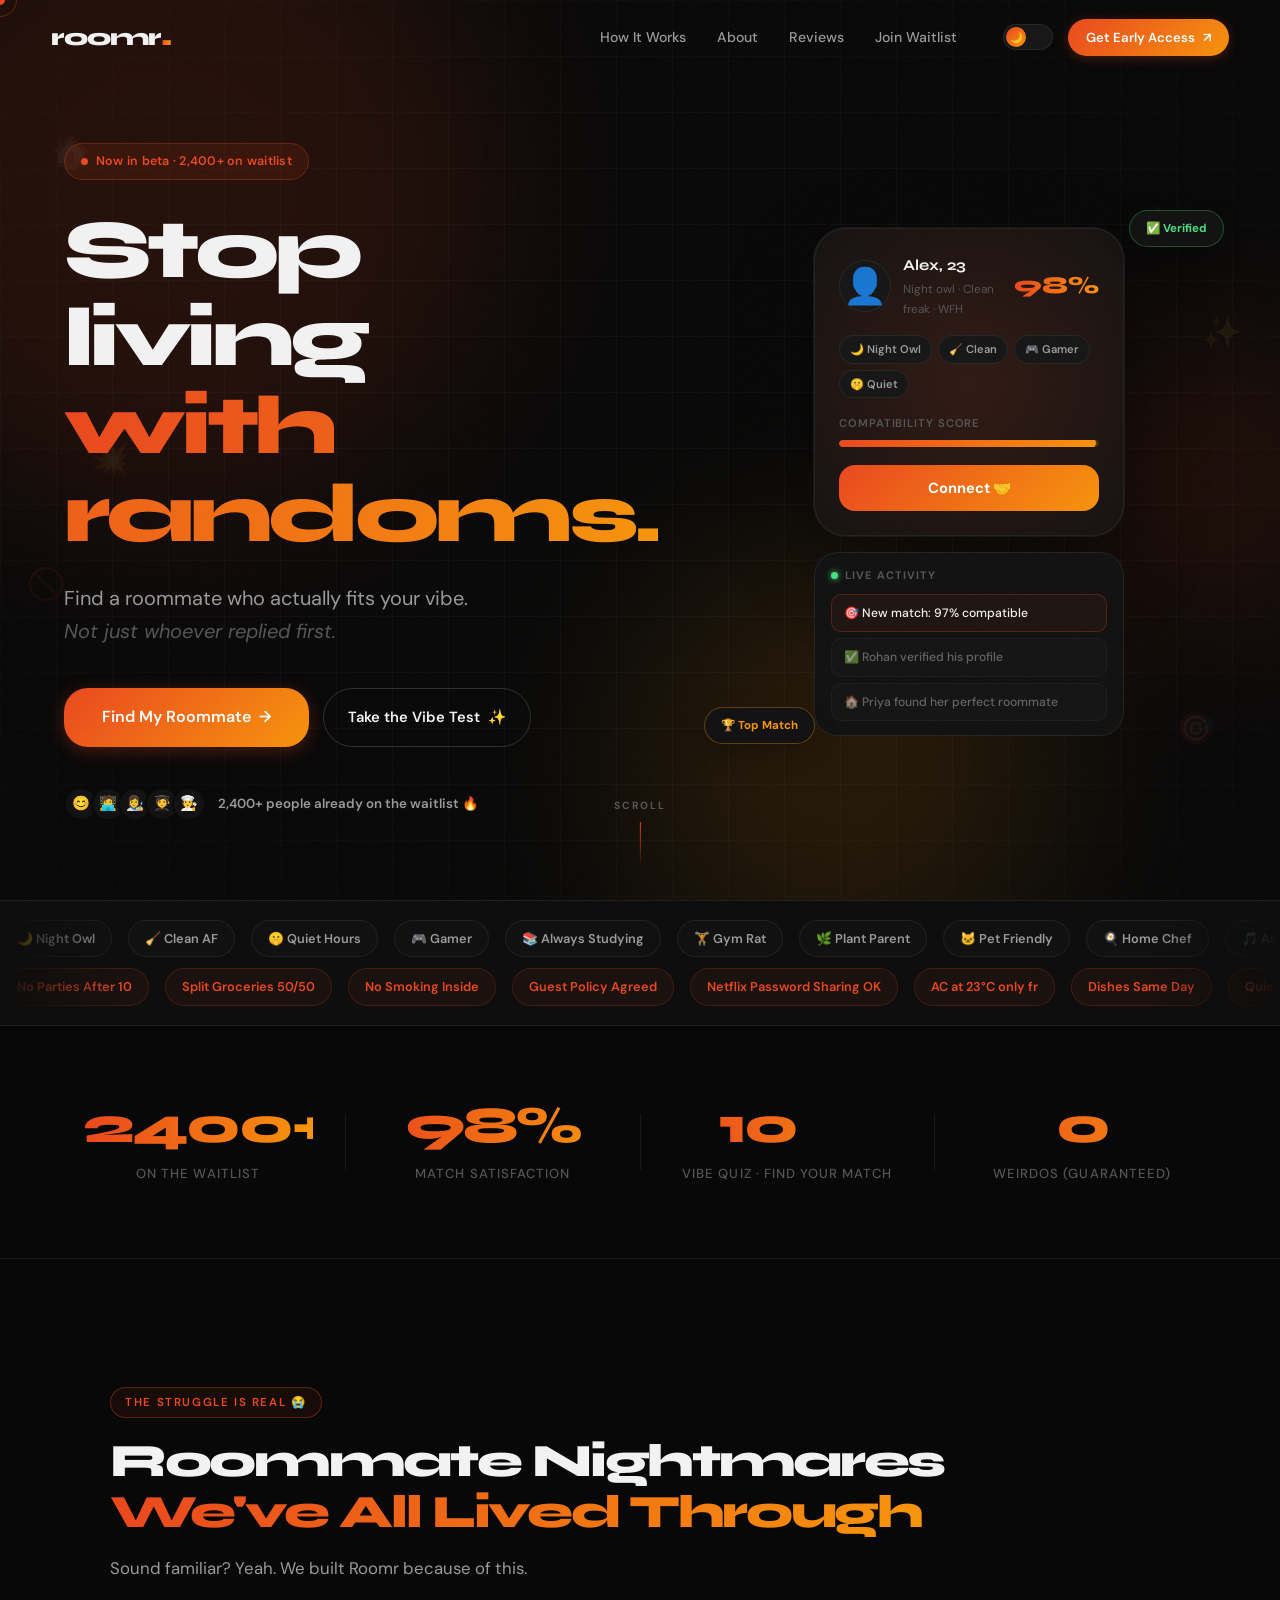
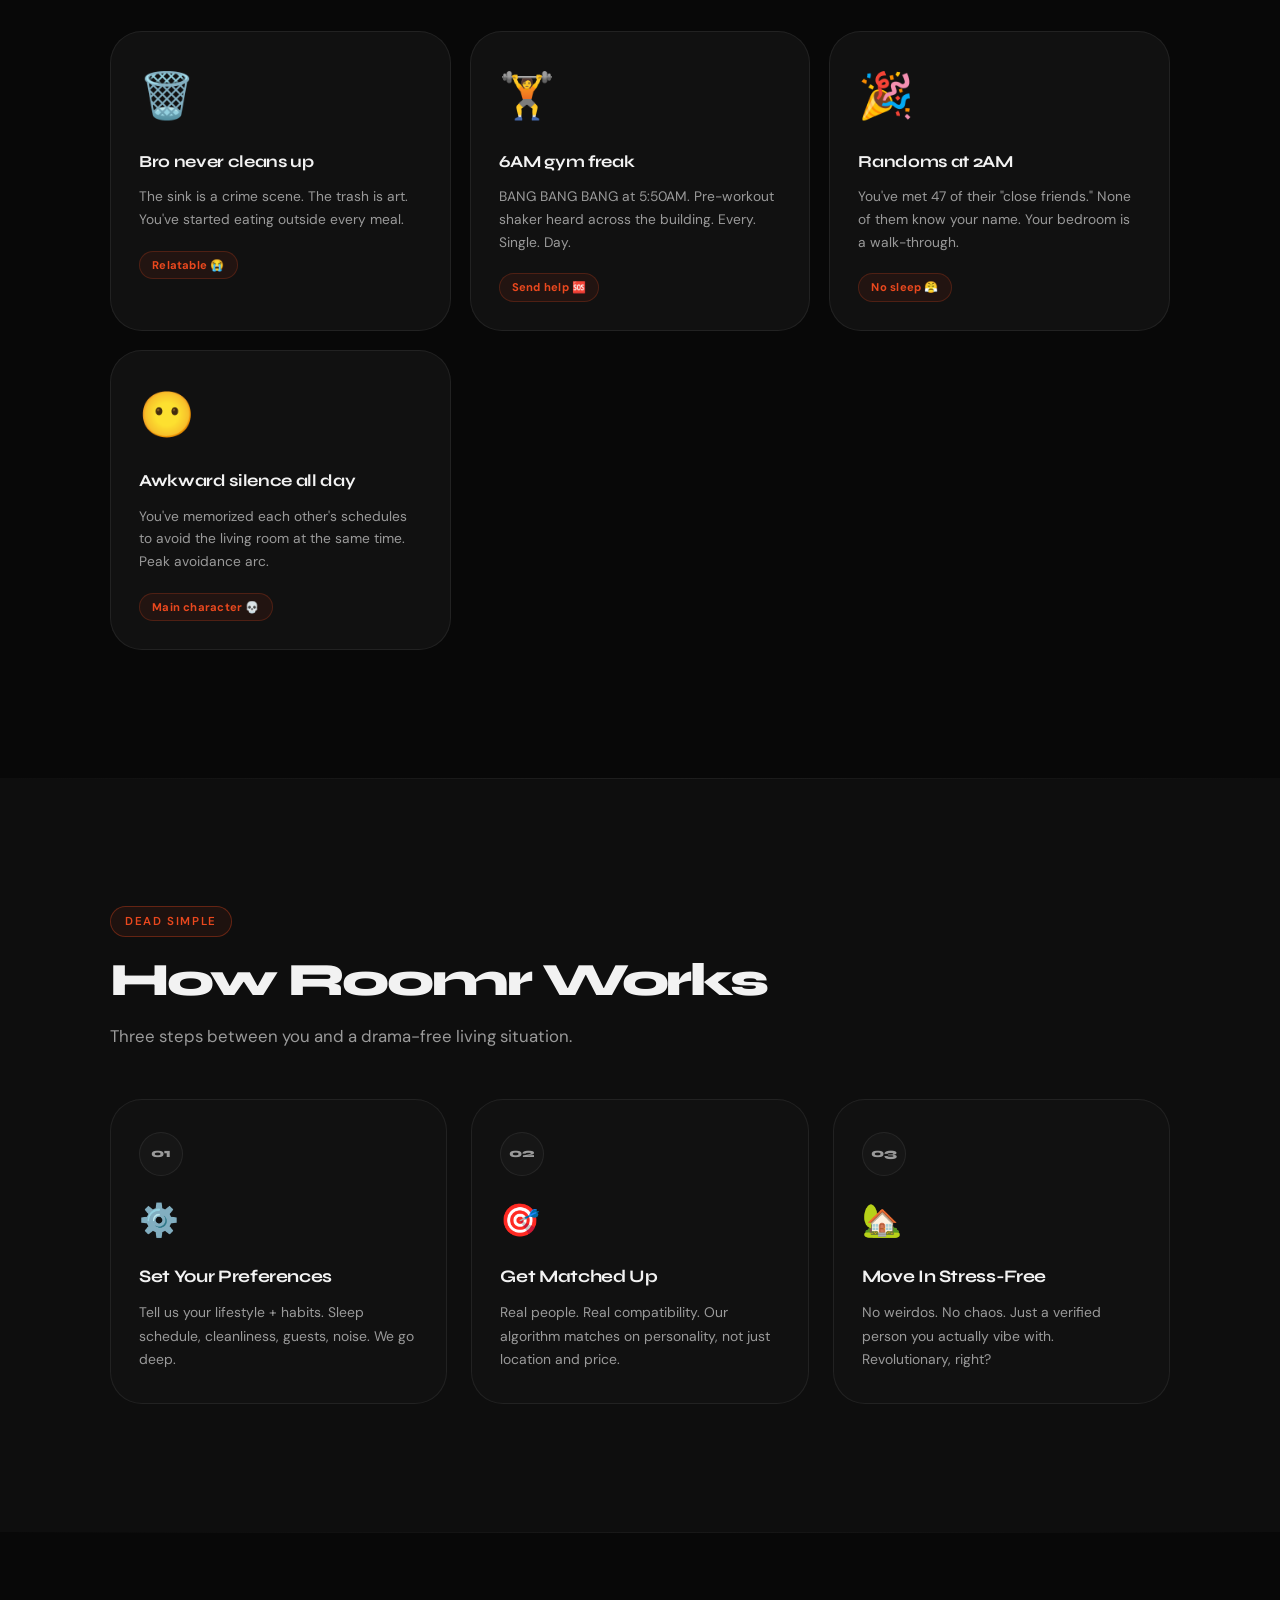
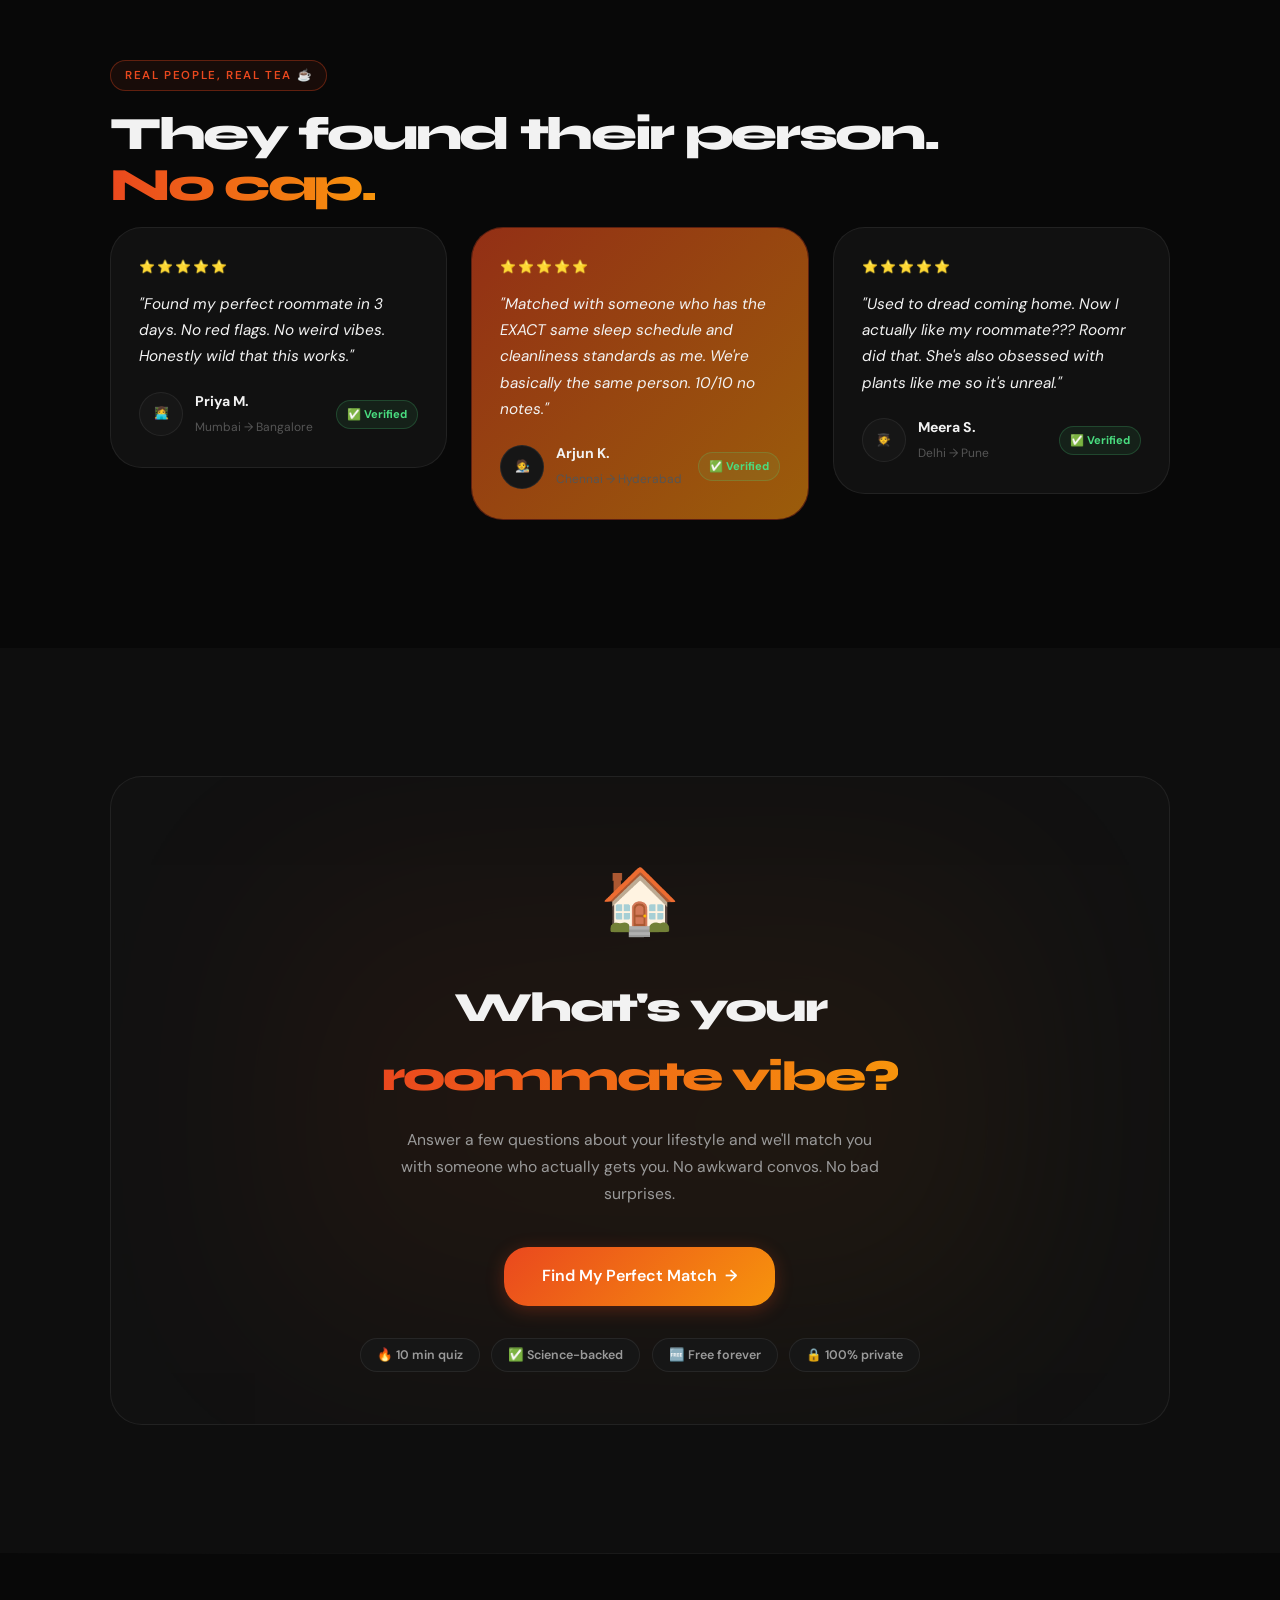
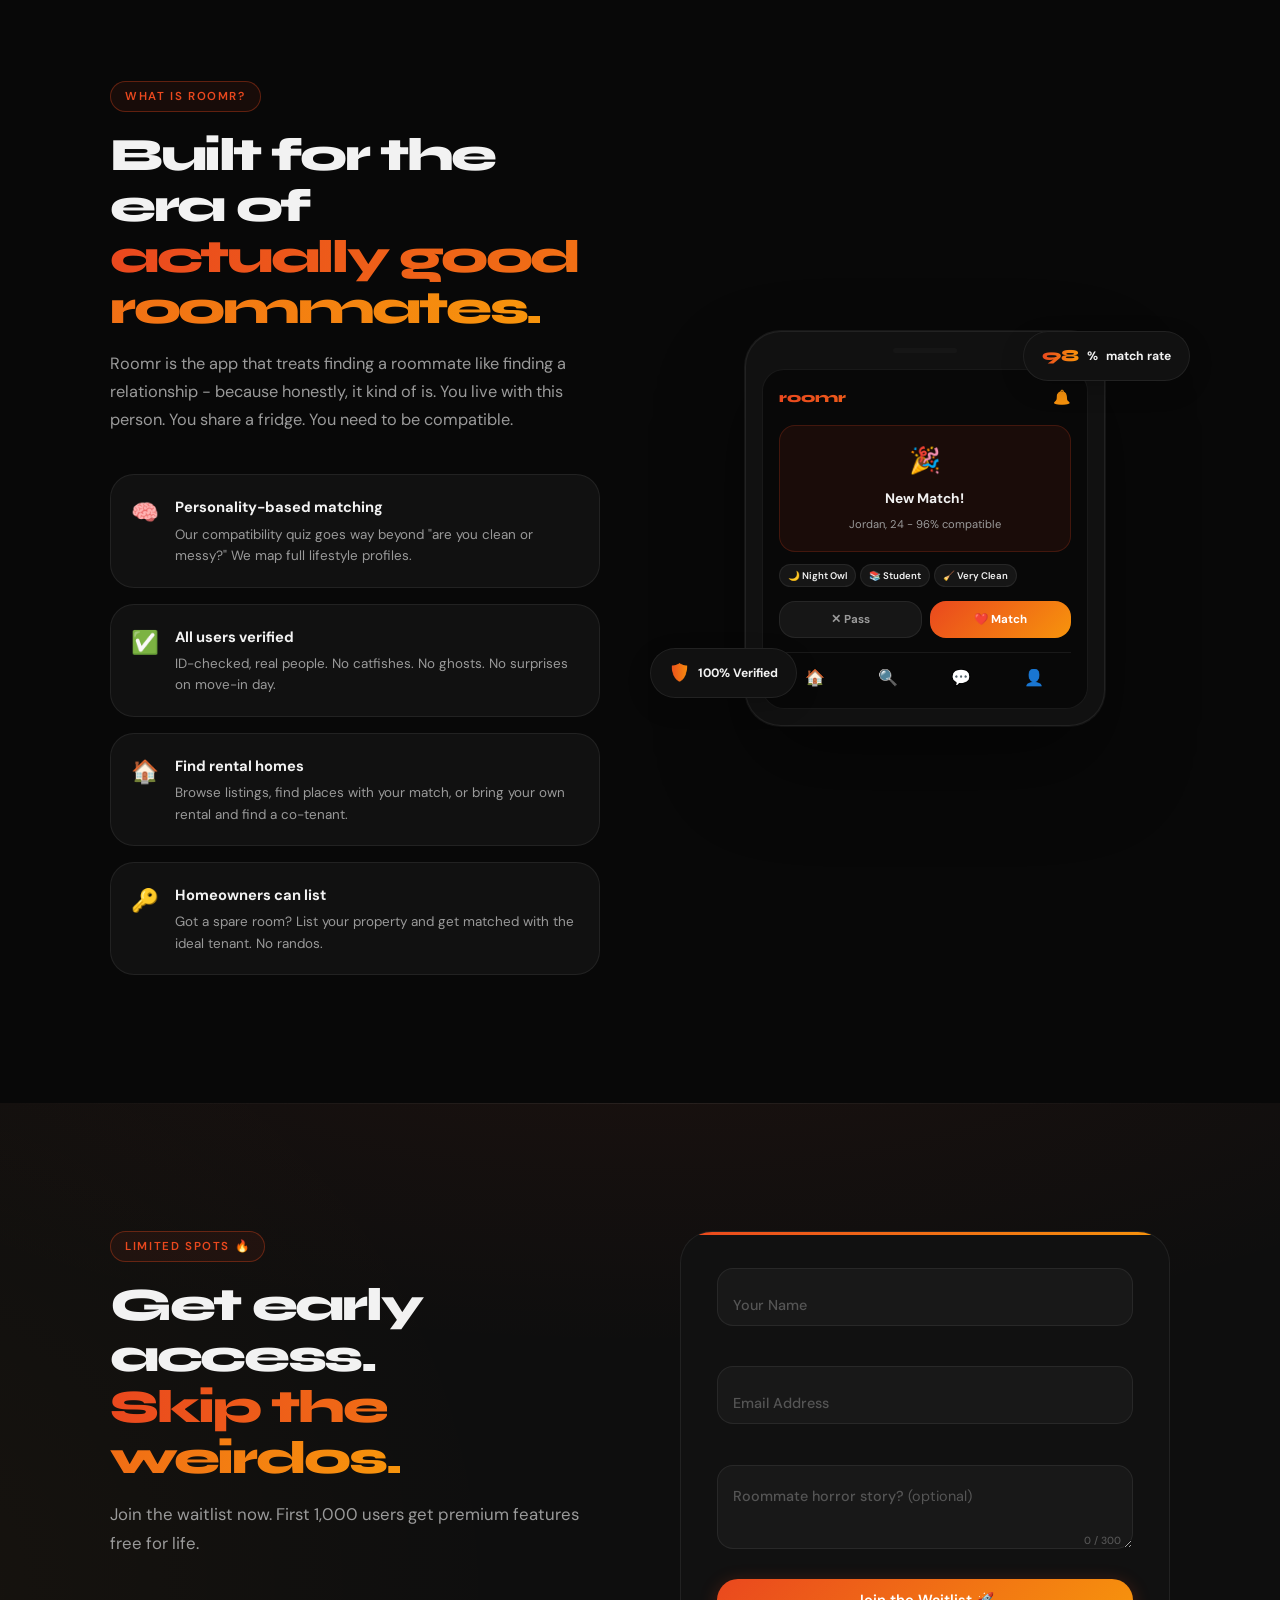
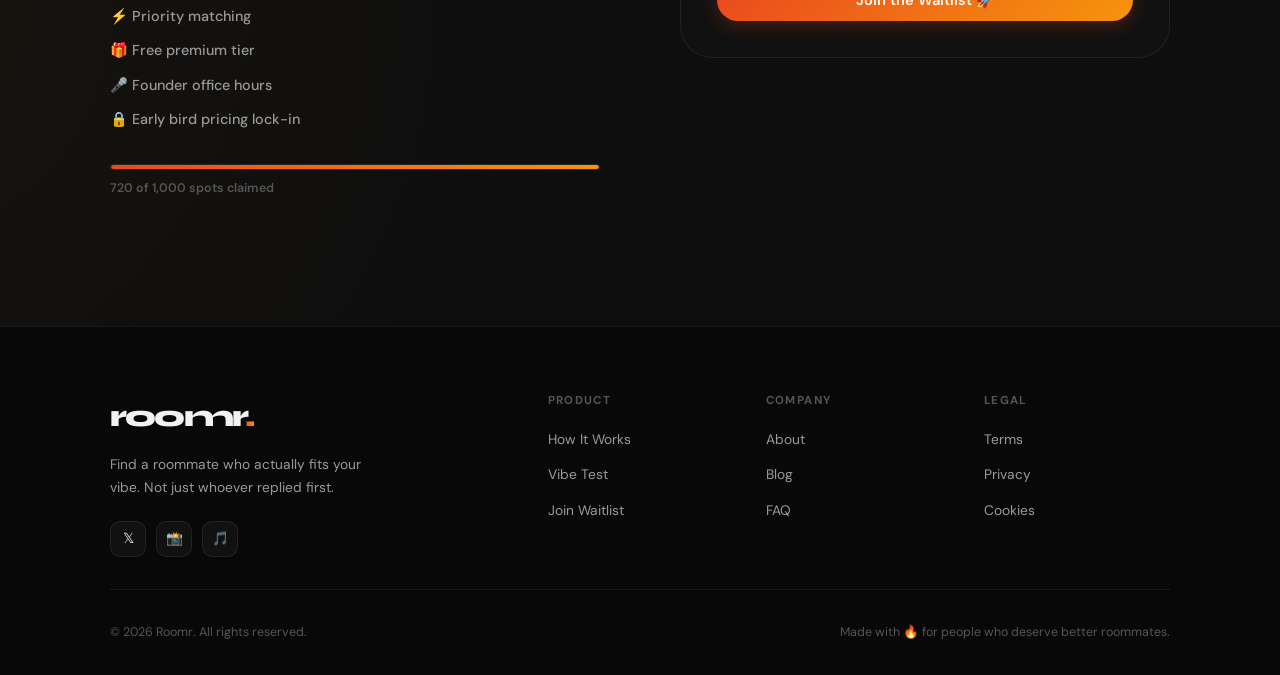
==== index.html @ 6104cc7b "first commit" ====
<!DOCTYPE html>
<html lang="en" data-theme="dark">
<head>
  <meta charset="UTF-8" />
  <meta name="viewport" content="width=device-width, initial-scale=1.0" />
  <title>Roomr - Find Your Vibe, Find Your Roommate</title>
  <meta name="description" content="Stop living with randoms. Find a roommate who actually fits your vibe." />
  <link rel="preconnect" href="https://fonts.googleapis.com" />
  <link rel="preconnect" href="https://fonts.gstatic.com" crossorigin />
  <link href="https://fonts.googleapis.com/css2?family=Syne:wght@400;600;700;800&family=DM+Sans:ital,wght@0,300;0,400;0,500;0,600;1,400&display=swap" rel="stylesheet" />
  <link rel="stylesheet" href="index.css" />
</head>
<body>

  <!-- NOISE TEXTURE OVERLAY -->
  <div class="noise-overlay" aria-hidden="true"></div>

  <!-- SCROLL PROGRESS BAR -->
  <div class="scroll-progress" id="scrollProgress"></div>

  <!-- CUSTOM CURSOR -->
  <div class="cursor" id="cursor">
    <div class="cursor-dot"></div>
  </div>
  <div class="cursor-trail" id="cursorTrail"></div>

  <!-- FLOATING STICKERS -->
  <div class="floating-stickers" aria-hidden="true">
    <span class="sticker s1">🏠</span>
    <span class="sticker s2">✨</span>
    <span class="sticker s3">🚫</span>
    <span class="sticker s4">🎯</span>
    <span class="sticker s5">💥</span>
    <span class="sticker s6">🔥</span>
  </div>

  <!-- ========== NAVBAR ========== -->
  <nav class="navbar" id="navbar">
    <div class="nav-inner">
      <a href="#" class="nav-logo">
        <span class="logo-text">roomr</span>
        <span class="logo-dot">.</span>
      </a>

      <ul class="nav-links" id="navLinks">
        <li><a href="#how-it-works">How It Works</a></li>
        <li><a href="#about">About</a></li>
        <li><a href="#testimonials">Reviews</a></li>
        <li><a href="#waitlist">Join Waitlist</a></li>
      </ul>

      <div class="nav-actions">
        <label class="theme-toggle" aria-label="Toggle dark/light mode">
          <input type="checkbox" id="themeToggle" />
          <span class="toggle-track">
            <span class="toggle-thumb">
              <span class="toggle-icon moon">🌙</span>
              <span class="toggle-icon sun">☀️</span>
            </span>
          </span>
        </label>
        <a href="#waitlist" class="btn btn-nav magnetic">
          <span>Get Early Access</span>
          <span class="btn-arrow">↗</span>
        </a>
        <button class="hamburger" id="hamburger" aria-label="Menu">
          <span></span><span></span><span></span>
        </button>
      </div>
    </div>
  </nav>

  <!-- ========== HERO ========== -->
  <section class="hero" id="hero">
    <div class="hero-bg">
      <div class="mesh-blob blob-1"></div>
      <div class="mesh-blob blob-2"></div>
      <div class="mesh-blob blob-3"></div>
      <div class="grid-overlay"></div>
    </div>

    <div class="hero-content">
      <div class="hero-badge reveal">
        <span class="badge-dot"></span>
        Now in beta · 2,400+ on waitlist
      </div>

      <h1 class="hero-headline reveal">
        Stop living<br />
        <span class="gradient-text" data-text="with randoms.">with randoms.</span>
      </h1>

      <p class="hero-sub reveal">
        Find a roommate who actually fits your vibe.<br />
        <em>Not just whoever replied first.</em>
      </p>

      <div class="hero-ctas reveal">
        <a href="#waitlist" class="btn btn-primary btn-large magnetic">
          <span>Find My Roommate</span>
          <span class="btn-arrow">→</span>
        </a>
        <a href="#quiz" class="btn btn-ghost magnetic">
          <span>Take the Vibe Test</span>
          <span>✨</span>
        </a>
      </div>

      <div class="social-proof reveal">
        <div class="proof-avatars">
          <span class="avatar">😊</span>
          <span class="avatar">🧑‍💻</span>
          <span class="avatar">👩‍🎨</span>
          <span class="avatar">🧑‍🎓</span>
          <span class="avatar">🧑‍🍳</span>
        </div>
        <span class="proof-text">2,400+ people already on the waitlist 🔥</span>
      </div>
    </div>

    <div class="hero-visual reveal">
      <!-- Main match card -->
      <div class="match-card">
        <div class="match-card-glow"></div>
        <div class="match-card-inner">
          <div class="match-header">
            <span class="match-avatar">👤</span>
            <div>
              <p class="match-name">Alex, 23</p>
              <p class="match-detail">Night owl · Clean freak · WFH</p>
            </div>
            <span class="match-pct">98%</span>
          </div>
          <div class="match-tags">
            <span class="tag">🌙 Night Owl</span>
            <span class="tag">🧹 Clean</span>
            <span class="tag">🎮 Gamer</span>
            <span class="tag">🤫 Quiet</span>
          </div>
          <div class="match-bar">
            <span class="bar-label">Compatibility Score</span>
            <div class="bar-track">
              <div class="bar-fill" style="--pct:98%"></div>
            </div>
          </div>
          <button class="match-btn ripple">Connect 🤝</button>
        </div>
      </div>

      <!-- Activity Feed -->
      <div class="activity-feed reveal">
        <div class="activity-header">
          <span class="activity-dot"></span>
          <span>Live activity</span>
        </div>
        <div class="activity-list" id="activityList">
          <div class="activity-item active">😊 Ananya just joined from Delhi</div>
          <div class="activity-item">🎯 New match: 97% compatible</div>
          <div class="activity-item">✅ Rohan verified his profile</div>
        </div>
      </div>

      <div class="hero-badge-float badge-float-1">✅ Verified</div>
      <div class="hero-badge-float badge-float-2">🏆 Top Match</div>
    </div>

    <div class="scroll-indicator">
      <span>Scroll</span>
      <div class="scroll-line"></div>
    </div>
  </section>

  <!-- ========== MARQUEE TICKER ========== -->
  <div class="marquee-section" aria-hidden="true">
    <div class="marquee-track marquee-left">
      <div class="marquee-inner">
        <span class="m-tag">🌙 Night Owl</span>
        <span class="m-tag">🧹 Clean AF</span>
        <span class="m-tag">🤫 Quiet Hours</span>
        <span class="m-tag">🎮 Gamer</span>
        <span class="m-tag">📚 Always Studying</span>
        <span class="m-tag">🏋️ Gym Rat</span>
        <span class="m-tag">🌿 Plant Parent</span>
        <span class="m-tag">🐱 Pet Friendly</span>
        <span class="m-tag">🍳 Home Chef</span>
        <span class="m-tag">🎵 Audiophile</span>
        <span class="m-tag">☀️ Early Riser</span>
        <span class="m-tag">💼 WFH Gang</span>
        <span class="m-tag">🌙 Night Owl</span>
        <span class="m-tag">🧹 Clean AF</span>
        <span class="m-tag">🤫 Quiet Hours</span>
        <span class="m-tag">🎮 Gamer</span>
        <span class="m-tag">📚 Always Studying</span>
        <span class="m-tag">🏋️ Gym Rat</span>
        <span class="m-tag">🌿 Plant Parent</span>
        <span class="m-tag">🐱 Pet Friendly</span>
        <span class="m-tag">🍳 Home Chef</span>
        <span class="m-tag">🎵 Audiophile</span>
        <span class="m-tag">☀️ Early Riser</span>
        <span class="m-tag">💼 WFH Gang</span>
      </div>
    </div>
    <div class="marquee-track marquee-right">
      <div class="marquee-inner">
        <span class="m-tag accent">No Parties After 10</span>
        <span class="m-tag accent">Split Groceries 50/50</span>
        <span class="m-tag accent">No Smoking Inside</span>
        <span class="m-tag accent">Guest Policy Agreed</span>
        <span class="m-tag accent">Netflix Password Sharing OK</span>
        <span class="m-tag accent">AC at 23°C only fr</span>
        <span class="m-tag accent">Dishes Same Day</span>
        <span class="m-tag accent">Quiet After 11PM</span>
        <span class="m-tag accent">No Parties After 10</span>
        <span class="m-tag accent">Split Groceries 50/50</span>
        <span class="m-tag accent">No Smoking Inside</span>
        <span class="m-tag accent">Guest Policy Agreed</span>
        <span class="m-tag accent">Netflix Password Sharing OK</span>
        <span class="m-tag accent">AC at 23°C only fr</span>
        <span class="m-tag accent">Dishes Same Day</span>
        <span class="m-tag accent">Quiet After 11PM</span>
      </div>
    </div>
  </div>

  <!-- ========== STATS STRIP ========== -->
  <section class="stats-strip">
    <div class="container">
      <div class="stats-grid">
        <div class="stat-block reveal">
          <span class="stat-number"><span class="counter" data-target="2400">0</span>+</span>
          <span class="stat-label">On the waitlist</span>
        </div>
        <div class="stat-divider"></div>
        <div class="stat-block reveal" data-delay="100">
          <span class="stat-number"><span class="counter" data-target="98">0</span>%</span>
          <span class="stat-label">Match satisfaction</span>
        </div>
        <div class="stat-divider"></div>
        <div class="stat-block reveal" data-delay="200">
          <span class="stat-number">10<span class="stat-unit">min</span></span>
          <span class="stat-label">Vibe quiz · find your match</span>
        </div>
        <div class="stat-divider"></div>
        <div class="stat-block reveal" data-delay="300">
          <span class="stat-number">0</span>
          <span class="stat-label">Weirdos (guaranteed)</span>
        </div>
      </div>
    </div>
  </section>

  <!-- ========== MEME SECTION ========== -->
  <section class="memes" id="memes">
    <div class="container">
      <div class="section-label reveal">The struggle is real 😭</div>
      <h2 class="section-title reveal">
        Roommate Nightmares<br />
        <span class="gradient-text">We've All Lived Through</span>
      </h2>
      <p class="section-sub reveal">Sound familiar? Yeah. We built Roomr because of this.</p>

      <div class="meme-grid">
        <div class="meme-card reveal tilt-card" data-delay="0">
          <div class="meme-card-inner">
            <div class="meme-emoji">🗑️</div>
            <h3>Bro never cleans up</h3>
            <p>The sink is a crime scene. The trash is art. You've started eating outside every meal.</p>
            <div class="meme-tag">Relatable 😭</div>
          </div>
          <div class="card-shine"></div>
        </div>

        <div class="meme-card reveal tilt-card" data-delay="100">
          <div class="meme-card-inner">
            <div class="meme-emoji">🏋️</div>
            <h3>6AM gym freak</h3>
            <p>BANG BANG BANG at 5:50AM. Pre-workout shaker heard across the building. Every. Single. Day.</p>
            <div class="meme-tag">Send help 🆘</div>
          </div>
          <div class="card-shine"></div>
        </div>

        <div class="meme-card reveal tilt-card" data-delay="200">
          <div class="meme-card-inner">
            <div class="meme-emoji">🎉</div>
            <h3>Randoms at 2AM</h3>
            <p>You've met 47 of their "close friends." None of them know your name. Your bedroom is a walk-through.</p>
            <div class="meme-tag">No sleep 😤</div>
          </div>
          <div class="card-shine"></div>
        </div>

        <div class="meme-card reveal tilt-card" data-delay="300">
          <div class="meme-card-inner">
            <div class="meme-emoji">😶</div>
            <h3>Awkward silence all day</h3>
            <p>You've memorized each other's schedules to avoid the living room at the same time. Peak avoidance arc.</p>
            <div class="meme-tag">Main character 💀</div>
          </div>
          <div class="card-shine"></div>
        </div>
      </div>
    </div>
  </section>

  <!-- ========== HOW IT WORKS ========== -->
  <section class="how-it-works" id="how-it-works">
    <div class="container">
      <div class="section-label reveal">Dead simple</div>
      <h2 class="section-title reveal">How Roomr Works</h2>
      <p class="section-sub reveal">Three steps between you and a drama-free living situation.</p>

      <div class="steps-grid">
        <div class="step-card reveal" data-delay="0">
          <div class="step-connector"></div>
          <div class="step-num-badge">01</div>
          <div class="step-icon">⚙️</div>
          <h3>Set Your Preferences</h3>
          <p>Tell us your lifestyle + habits. Sleep schedule, cleanliness, guests, noise. We go deep.</p>
        </div>

        <div class="step-card reveal" data-delay="150">
          <div class="step-connector"></div>
          <div class="step-num-badge">02</div>
          <div class="step-icon">🎯</div>
          <h3>Get Matched Up</h3>
          <p>Real people. Real compatibility. Our algorithm matches on personality, not just location and price.</p>
        </div>

        <div class="step-card reveal" data-delay="300">
          <div class="step-num-badge">03</div>
          <div class="step-icon">🏡</div>
          <h3>Move In Stress-Free</h3>
          <p>No weirdos. No chaos. Just a verified person you actually vibe with. Revolutionary, right?</p>
        </div>
      </div>
    </div>
  </section>

  <!-- ========== TESTIMONIALS (NEW) ========== -->
  <section class="testimonials" id="testimonials">
    <div class="container">
      <div class="section-label reveal">Real people, real tea ☕</div>
      <h2 class="section-title reveal">
        They found their person.<br />
        <span class="gradient-text">No cap.</span>
      </h2>

      <div class="testi-grid">
        <div class="testi-card reveal" data-delay="0">
          <div class="testi-stars">⭐⭐⭐⭐⭐</div>
          <p class="testi-quote">"Found my perfect roommate in 3 days. No red flags. No weird vibes. Honestly wild that this works."</p>
          <div class="testi-author">
            <span class="testi-avatar">👩‍💻</span>
            <div>
              <strong>Priya M.</strong>
              <span>Mumbai → Bangalore</span>
            </div>
            <div class="testi-verified">✅ Verified</div>
          </div>
        </div>

        <div class="testi-card reveal testi-featured" data-delay="120">
          <div class="testi-stars">⭐⭐⭐⭐⭐</div>
          <p class="testi-quote">"Matched with someone who has the EXACT same sleep schedule and cleanliness standards as me. We're basically the same person. 10/10 no notes."</p>
          <div class="testi-author">
            <span class="testi-avatar">🧑‍🎨</span>
            <div>
              <strong>Arjun K.</strong>
              <span>Chennai → Hyderabad</span>
            </div>
            <div class="testi-verified">✅ Verified</div>
          </div>
        </div>

        <div class="testi-card reveal" data-delay="240">
          <div class="testi-stars">⭐⭐⭐⭐⭐</div>
          <p class="testi-quote">"Used to dread coming home. Now I actually like my roommate??? Roomr did that. She's also obsessed with plants like me so it's unreal."</p>
          <div class="testi-author">
            <span class="testi-avatar">🧑‍🎓</span>
            <div>
              <strong>Meera S.</strong>
              <span>Delhi → Pune</span>
            </div>
            <div class="testi-verified">✅ Verified</div>
          </div>
        </div>
      </div>
    </div>
  </section>

  <!-- ========== QUIZ CTA ========== -->
  <section class="quiz-cta" id="quiz">
    <div class="container">
      <div class="quiz-box reveal">
        <div class="quiz-bg-glow"></div>
        <div class="quiz-content">
          <span class="quiz-emoji">🏠</span>
          <h2>What's your<br /><span class="gradient-text">roommate vibe?</span></h2>
          <p>Answer a few questions about your lifestyle and we'll match you with someone who actually gets you. No awkward convos. No bad surprises.</p>
          <a href="#waitlist" class="btn btn-primary btn-large magnetic">
            <span>Find My Perfect Match</span>
            <span class="btn-arrow">→</span>
          </a>
        </div>
        <div class="quiz-badges">
          <div class="quiz-badge">🔥 10 min quiz</div>
          <div class="quiz-badge">✅ Science-backed</div>
          <div class="quiz-badge">🆓 Free forever</div>
          <div class="quiz-badge">🔒 100% private</div>
        </div>
      </div>
    </div>
  </section>

  <!-- ========== ABOUT ========== -->
  <section class="about" id="about">
    <div class="container">
      <div class="about-grid">
        <div class="about-text">
          <div class="section-label reveal">What is Roomr?</div>
          <h2 class="section-title reveal">
            Built for the era of<br />
            <span class="gradient-text">actually good roommates.</span>
          </h2>
          <p class="about-body reveal">
            Roomr is the app that treats finding a roommate like finding a relationship - because honestly, it kind of is. You live with this person. You share a fridge. You need to be compatible.
          </p>

          <ul class="about-features">
            <li class="about-feature reveal" data-delay="0">
              <span class="feature-icon">🧠</span>
              <div>
                <strong>Personality-based matching</strong>
                <p>Our compatibility quiz goes way beyond "are you clean or messy?" We map full lifestyle profiles.</p>
              </div>
            </li>
            <li class="about-feature reveal" data-delay="100">
              <span class="feature-icon">✅</span>
              <div>
                <strong>All users verified</strong>
                <p>ID-checked, real people. No catfishes. No ghosts. No surprises on move-in day.</p>
              </div>
            </li>
            <li class="about-feature reveal" data-delay="200">
              <span class="feature-icon">🏠</span>
              <div>
                <strong>Find rental homes</strong>
                <p>Browse listings, find places with your match, or bring your own rental and find a co-tenant.</p>
              </div>
            </li>
            <li class="about-feature reveal" data-delay="300">
              <span class="feature-icon">🔑</span>
              <div>
                <strong>Homeowners can list</strong>
                <p>Got a spare room? List your property and get matched with the ideal tenant. No randos.</p>
              </div>
            </li>
          </ul>
        </div>

        <div class="about-visual reveal">
          <div class="phone-mockup">
            <div class="phone-frame">
              <div class="phone-screen">
                <div class="app-header">
                  <span>roomr</span>
                  <span>🔔</span>
                </div>
                <div class="app-match">
                  <span class="app-match-emoji">🎉</span>
                  <p>New Match!</p>
                  <small>Jordan, 24 - 96% compatible</small>
                </div>
                <div class="app-tags">
                  <span>🌙 Night Owl</span>
                  <span>📚 Student</span>
                  <span>🧹 Very Clean</span>
                </div>
                <div class="app-actions">
                  <button class="app-btn pass">✕ Pass</button>
                  <button class="app-btn match ripple">❤️ Match</button>
                </div>
                <div class="app-nav">
                  <span>🏠</span><span>🔍</span><span>💬</span><span>👤</span>
                </div>
              </div>
            </div>
          </div>

          <div class="stat-pill pill-1">
            <span class="pill-num counter" data-target="98">0</span>%
            <span>match rate</span>
          </div>
          <div class="stat-pill pill-2">
            <span class="pill-num">🛡️</span>
            <span>100% Verified</span>
          </div>
        </div>
      </div>
    </div>
  </section>

  <!-- ========== WAITLIST ========== -->
  <section class="waitlist" id="waitlist">
    <div class="container">
      <div class="waitlist-inner">
        <div class="waitlist-text">
          <div class="section-label reveal">Limited spots 🔥</div>
          <h2 class="section-title reveal">
            Get early access.<br />
            <span class="gradient-text">Skip the weirdos.</span>
          </h2>
          <p class="section-sub reveal">
            Join the waitlist now. First 1,000 users get premium features free for life.
          </p>

          <div class="waitlist-perks reveal">
            <div class="perk">⚡ Priority matching</div>
            <div class="perk">🎁 Free premium tier</div>
            <div class="perk">🎤 Founder office hours</div>
            <div class="perk">🔒 Early bird pricing lock-in</div>
          </div>

          <!-- Progress bar showing spots taken -->
          <div class="spots-left reveal">
            <div class="spots-bar-wrap">
              <div class="spots-bar">
                <div class="spots-bar-fill" style="--fill: 72%"></div>
              </div>
              <span class="spots-label">720 of 1,000 spots claimed</span>
            </div>
          </div>
        </div>

        <form
          class="waitlist-form reveal"
          id="waitlistForm"
          action="https://formspree.io/f/mwvwbaaw"
          method="POST"
          novalidate
        >
          <div class="form-group floating">
            <input
              type="text"
              id="name"
              name="name"
              placeholder=" "
              required
              autocomplete="off"
            />
            <label for="name">Your Name</label>
            <span class="field-error" id="nameError"></span>
          </div>

          <div class="form-group floating">
            <input
              type="email"
              id="email"
              name="email"
              placeholder=" "
              required
              autocomplete="off"
            />
            <label for="email">Email Address</label>
            <span class="field-error" id="emailError"></span>
          </div>

          <div class="form-group floating">
            <textarea
              id="message"
              name="message"
              rows="3"
              placeholder=" "
              maxlength="300"
            ></textarea>
            <label for="message">Roommate horror story? <span class="optional">(optional)</span></label>
            <span class="char-count" id="charCount">0 / 300</span>
          </div>

          <button type="submit" class="btn btn-primary btn-full magnetic ripple" id="submitBtn">
            <span class="btn-text">Join the Waitlist 🚀</span>
            <span class="btn-loading" style="display:none">Sending... ✈️</span>
          </button>

          <div class="form-success" id="formSuccess" style="display:none">
            <span class="success-icon">🎉</span>
            <h3>You're on the list!</h3>
            <p>We'll hit you up when Roomr launches. Stay weird. Stay clean. Stay you. ✌️</p>
          </div>

          <div class="form-error-msg" id="formErrorMsg" style="display:none">
            <span>😅 Something went wrong. Try again in a sec!</span>
          </div>
        </form>
      </div>
    </div>
  </section>

  <!-- ========== FOOTER ========== -->
  <footer class="footer">
    <div class="container">
      <div class="footer-top">
        <div class="footer-brand">
          <span class="footer-logo">roomr<span class="footer-logo-dot">.</span></span>
          <p>Find a roommate who actually fits your vibe. Not just whoever replied first.</p>
          <div class="footer-socials">
            <a href="#" aria-label="Twitter" class="social-link">𝕏</a>
            <a href="#" aria-label="Instagram" class="social-link">📸</a>
            <a href="#" aria-label="TikTok" class="social-link">🎵</a>
          </div>
        </div>

        <div class="footer-links">
          <div class="footer-col">
            <h4>Product</h4>
            <ul>
              <li><a href="#how-it-works">How It Works</a></li>
              <li><a href="#quiz">Vibe Test</a></li>
              <li><a href="#waitlist">Join Waitlist</a></li>
            </ul>
          </div>
          <div class="footer-col">
            <h4>Company</h4>
            <ul>
              <li><a href="#about">About</a></li>
              <li><a href="#">Blog</a></li>
              <li><a href="#">FAQ</a></li>
            </ul>
          </div>
          <div class="footer-col">
            <h4>Legal</h4>
            <ul>
              <li><a href="#">Terms</a></li>
              <li><a href="#">Privacy</a></li>
              <li><a href="#">Cookies</a></li>
            </ul>
          </div>
        </div>
      </div>

      <div class="footer-bottom">
        <span>© 2026 Roomr. All rights reserved.</span>
        <span class="footer-made">Made with 🔥 for people who deserve better roommates.</span>
      </div>
    </div>
  </footer>

  <script src="index.js"></script>
</body>
</html>
---- index.css ----
/* ============================================================
   ROOMR — index.css v2.0
   Syne (display) + DM Sans (body) · Orange/Yellow/Black
   ============================================================ */

/* ============================================================
   CSS CUSTOM PROPERTIES
   ============================================================ */
:root {
  --orange: #ea481e;
  --yellow: #f7940c;
  --black: #010101;
  --green: #4ade80;
  --red: #ef4444;

  --grad-brand: linear-gradient(135deg, var(--orange), var(--yellow));
  --grad-brand-text: linear-gradient(90deg, var(--orange), var(--yellow));
  --grad-brand-r: linear-gradient(135deg, var(--yellow), var(--orange));

  --space-xs: 0.5rem;
  --space-sm: 1rem;
  --space-md: 2rem;
  --space-lg: 4rem;
  --space-xl: 8rem;

  --radius-xs: 6px;
  --radius-sm: 10px;
  --radius-md: 16px;
  --radius-lg: 24px;
  --radius-xl: 32px;
  --radius-full: 9999px;

  --transition: 0.28s cubic-bezier(0.4, 0, 0.2, 1);
  --transition-slow: 0.55s cubic-bezier(0.4, 0, 0.2, 1);
  --transition-spring: 0.5s cubic-bezier(0.34, 1.56, 0.64, 1);
  --transition-bounce: 0.6s cubic-bezier(0.34, 1.4, 0.64, 1);

  --font-display: 'Syne', sans-serif;
  --font-body: 'DM Sans', sans-serif;
}

[data-theme="dark"] {
  --bg: #080808;
  --bg-2: #0e0e0e;
  --bg-3: #161616;
  --bg-card: #111111;
  --bg-card-hover: #1c1c1c;
  --border: rgba(255,255,255,0.07);
  --border-hover: rgba(255,255,255,0.16);
  --border-strong: rgba(255,255,255,0.24);
  --text: #f2f2f2;
  --text-2: #9a9a9a;
  --text-3: #555555;
  --nav-bg: rgba(8,8,8,0.88);
  --form-bg: #111111;
  --input-bg: #181818;
  --glow-orange: rgba(234,72,30,0.28);
  --glow-yellow: rgba(247,148,12,0.18);
  --glow-green: rgba(74,222,128,0.2);
}

[data-theme="light"] {
  --bg: #f9f8f6;
  --bg-2: #f3f2ef;
  --bg-3: #eceae5;
  --bg-card: #ffffff;
  --bg-card-hover: #f8f7f4;
  --border: rgba(0,0,0,0.07);
  --border-hover: rgba(0,0,0,0.18);
  --border-strong: rgba(0,0,0,0.26);
  --text: #0a0a0a;
  --text-2: #5a5a5a;
  --text-3: #999999;
  --nav-bg: rgba(249,248,246,0.92);
  --form-bg: #ffffff;
  --input-bg: #f3f2ef;
  --glow-orange: rgba(234,72,30,0.12);
  --glow-yellow: rgba(247,148,12,0.1);
  --glow-green: rgba(74,222,128,0.15);
}

*, *::before, *::after {
  box-sizing: border-box;
  margin: 0;
  padding: 0;
}

html {
  scroll-behavior: smooth;
  font-size: 16px;
}

body {
  font-family: var(--font-body);
  background: var(--bg);
  color: var(--text);
  line-height: 1.65;
  overflow-x: hidden;
  transition: background var(--transition-slow), color var(--transition-slow);
  cursor: none;
}

@media (hover: none) {
  body { cursor: auto; }
  .cursor, .cursor-trail { display: none; }
}

img { max-width: 100%; display: block; }
a { text-decoration: none; color: inherit; }
ul { list-style: none; }
button { cursor: none; font-family: var(--font-body); }

.container {
  width: min(1200px, 92%);
  margin: 0 auto;
}

.noise-overlay {
  position: fixed;
  inset: 0;
  z-index: 99999;
  pointer-events: none;
  opacity: 0.028;
  background-image: url("data:image/svg+xml,%3Csvg viewBox='0 0 256 256' xmlns='http://www.w3.org/2000/svg'%3E%3Cfilter id='noise'%3E%3CfeTurbulence type='fractalNoise' baseFrequency='0.85' numOctaves='4' stitchTiles='stitch'/%3E%3C/filter%3E%3Crect width='100%25' height='100%25' filter='url(%23noise)'/%3E%3C/svg%3E");
  background-size: 180px 180px;
}
[data-theme="light"] .noise-overlay { opacity: 0.018; }

.scroll-progress {
  position: fixed;
  top: 0;
  left: 0;
  height: 2.5px;
  width: 0%;
  background: var(--grad-brand);
  z-index: 99999;
  border-radius: 0 2px 2px 0;
  transition: width 0.08s linear;
  box-shadow: 0 0 8px var(--orange);
}

/* ============================================================
   TYPOGRAPHY — KEY FIX: tighter letter-spacing, smaller max clamp
   ============================================================ */
.section-label {
  display: inline-flex;
  align-items: center;
  gap: 6px;
  font-family: var(--font-body);
  font-size: 0.72rem;
  font-weight: 600;
  text-transform: uppercase;
  letter-spacing: 0.14em;
  color: var(--orange);
  border: 1px solid rgba(234,72,30,0.35);
  background: rgba(234,72,30,0.07);
  padding: 5px 14px;
  border-radius: var(--radius-full);
  margin-bottom: 1.1rem;
}

.section-title {
  font-family: var(--font-display);
  /* FIXED: reduced max from 3.6rem → 2.9rem, tightened letter-spacing */
  font-size: clamp(1.8rem, 4vw, 2.9rem);
  font-weight: 800;
  line-height: 1.1;
  letter-spacing: -0.05em;
  margin-bottom: 1rem;
}

.section-sub {
  font-size: 1.05rem;
  color: var(--text-2);
  max-width: 560px;
  margin-bottom: 3rem;
  line-height: 1.7;
}

.gradient-text {
  background: var(--grad-brand-text);
  -webkit-background-clip: text;
  -webkit-text-fill-color: transparent;
  background-clip: text;
}

.cursor {
  position: fixed;
  top: 0; left: 0;
  width: 10px; height: 10px;
  pointer-events: none;
  z-index: 99998;
  transform: translate(-50%, -50%);
}

.cursor-dot {
  width: 10px; height: 10px;
  background: var(--orange);
  border-radius: 50%;
  transition: transform 0.15s var(--transition-spring),
              width 0.2s, height 0.2s, background 0.2s;
}

.cursor-trail {
  position: fixed;
  top: 0; left: 0;
  width: 34px; height: 34px;
  border: 1.5px solid var(--orange);
  border-radius: 50%;
  pointer-events: none;
  z-index: 99997;
  transform: translate(-50%, -50%);
  opacity: 0.35;
  transition: transform 0.18s ease-out, opacity 0.3s;
}

body.cursor-hover .cursor-dot {
  transform: scale(2.2);
  background: var(--yellow);
}
body.cursor-hover .cursor-trail {
  width: 52px; height: 52px;
  border-color: var(--yellow);
  opacity: 0.25;
}

.ripple-circle {
  position: fixed;
  border-radius: 50%;
  background: rgba(234,72,30,0.25);
  pointer-events: none;
  z-index: 99996;
  animation: rippleOut 0.5s ease-out forwards;
  transform: translate(-50%, -50%) scale(0);
}

@keyframes rippleOut {
  to { transform: translate(-50%, -50%) scale(3); opacity: 0; }
}

.floating-stickers {
  position: fixed;
  inset: 0;
  pointer-events: none;
  z-index: 1;
  overflow: hidden;
}

.sticker {
  position: absolute;
  font-size: clamp(1.4rem, 2.5vw, 2.2rem);
  animation: floatSticker 9s ease-in-out infinite;
  opacity: 0.06;
  user-select: none;
}
[data-theme="light"] .sticker { opacity: 0.1; }

.s1 { top: 14%; left: 4%;   animation-delay: 0s;   animation-duration: 9s; }
.s2 { top: 34%; right: 3%;  animation-delay: 1.5s; animation-duration: 7s; }
.s3 { top: 62%; left: 2%;   animation-delay: 3s;   animation-duration: 11s; }
.s4 { top: 78%; right: 5%;  animation-delay: 0.8s; animation-duration: 8s; }
.s5 { top: 48%; left: 7%;   animation-delay: 2.2s; animation-duration: 10s; }
.s6 { top: 22%; right: 8%;  animation-delay: 4s;   animation-duration: 6.5s; }

@keyframes floatSticker {
  0%, 100% { transform: translateY(0) rotate(-6deg); }
  40%  { transform: translateY(-18px) rotate(4deg); }
  70%  { transform: translateY(8px) rotate(-3deg); }
}

.reveal {
  opacity: 0;
  transform: translateY(28px);
  transition: opacity 0.65s cubic-bezier(0.4, 0, 0.2, 1),
              transform 0.65s cubic-bezier(0.4, 0, 0.2, 1);
}

.reveal.visible {
  opacity: 1;
  transform: translateY(0);
}

.navbar {
  position: fixed;
  top: 0; left: 0; right: 0;
  z-index: 1000;
  padding: 1.1rem 0;
  transition: background var(--transition),
              backdrop-filter var(--transition),
              box-shadow var(--transition),
              padding var(--transition);
}

.navbar.scrolled {
  background: var(--nav-bg);
  backdrop-filter: blur(24px) saturate(180%);
  -webkit-backdrop-filter: blur(24px) saturate(180%);
  box-shadow: 0 1px 0 var(--border);
  padding: 0.7rem 0;
}

.nav-inner {
  width: min(1200px, 92%);
  margin: 0 auto;
  display: flex;
  align-items: center;
  gap: 2rem;
}

.nav-logo {
  display: flex;
  align-items: baseline;
  gap: 0;
  flex-shrink: 0;
  font-family: var(--font-display);
  font-size: 1.5rem;
  font-weight: 800;
  letter-spacing: -0.05em;
  color: var(--text);
  transition: color var(--transition);
}

.logo-dot {
  background: var(--grad-brand-text);
  -webkit-background-clip: text;
  -webkit-text-fill-color: transparent;
  background-clip: text;
  font-size: 2rem;
  line-height: 1;
}

.nav-links {
  display: flex;
  align-items: center;
  gap: 0.2rem;
  margin-left: auto;
}

.nav-links a {
  font-size: 0.88rem;
  font-weight: 500;
  color: var(--text-2);
  padding: 6px 14px;
  border-radius: var(--radius-full);
  transition: color var(--transition), background var(--transition);
}

.nav-links a:hover {
  color: var(--text);
  background: var(--border);
}

.nav-actions {
  display: flex;
  align-items: center;
  gap: 0.9rem;
}

.theme-toggle { position: relative; cursor: none; }
.theme-toggle input { position: absolute; opacity: 0; width: 0; height: 0; }

.toggle-track {
  display: flex;
  align-items: center;
  width: 50px; height: 26px;
  background: var(--bg-3);
  border: 1px solid var(--border);
  border-radius: var(--radius-full);
  padding: 2px;
  cursor: pointer;
  transition: background var(--transition);
}

.toggle-thumb {
  width: 20px; height: 20px;
  background: var(--grad-brand);
  border-radius: 50%;
  display: flex;
  align-items: center;
  justify-content: center;
  font-size: 0.65rem;
  transition: transform var(--transition-spring);
  position: relative;
  overflow: hidden;
}

.toggle-icon {
  position: absolute;
  transition: opacity var(--transition), transform var(--transition);
}
.toggle-icon.moon { opacity: 1; transform: scale(1); }
.toggle-icon.sun  { opacity: 0; transform: scale(0.5); }

input:checked ~ .toggle-track .toggle-thumb { transform: translateX(24px); }
input:checked ~ .toggle-track .toggle-icon.moon { opacity: 0; transform: scale(0.5); }
input:checked ~ .toggle-track .toggle-icon.sun  { opacity: 1; transform: scale(1); }

.btn {
  display: inline-flex;
  align-items: center;
  gap: 8px;
  font-family: var(--font-body);
  font-size: 0.92rem;
  font-weight: 600;
  padding: 11px 24px;
  border-radius: var(--radius-full);
  border: none;
  outline: none;
  transition: transform var(--transition-spring),
              box-shadow var(--transition),
              background var(--transition);
  white-space: nowrap;
  cursor: none;
  position: relative;
  overflow: hidden;
}

.btn::after {
  content: '';
  position: absolute;
  inset: 0;
  background: rgba(255,255,255,0.1);
  opacity: 0;
  transition: opacity var(--transition);
}
.btn:hover::after { opacity: 1; }
.btn:active { transform: scale(0.95) !important; }

.btn-primary {
  background: var(--grad-brand);
  color: #fff;
  box-shadow: 0 4px 18px var(--glow-orange);
}
.btn-primary:hover {
  box-shadow: 0 8px 32px var(--glow-orange), 0 0 0 2.5px rgba(234,72,30,0.3);
  transform: translateY(-2px) scale(1.01);
}

.btn-ghost {
  background: transparent;
  color: var(--text);
  border: 1.5px solid var(--border-hover);
}
.btn-ghost:hover {
  border-color: var(--orange);
  color: var(--orange);
  transform: translateY(-2px);
}

.btn-nav {
  background: var(--grad-brand);
  color: #fff;
  font-size: 0.82rem;
  padding: 8px 18px;
  box-shadow: 0 2px 12px var(--glow-orange);
}
.btn-nav:hover {
  transform: translateY(-1px);
  box-shadow: 0 4px 20px var(--glow-orange);
}

.btn-large {
  padding: 16px 38px;
  font-size: 1rem;
  border-radius: var(--radius-lg);
}

.btn-full { width: 100%; justify-content: center; }

.btn-arrow { transition: transform var(--transition); display: inline-block; }
.btn:hover .btn-arrow { transform: translateX(4px); }

.hamburger {
  display: none;
  flex-direction: column;
  gap: 5px;
  background: none;
  border: none;
  padding: 4px;
  cursor: none;
}
.hamburger span {
  display: block;
  width: 22px; height: 2px;
  background: var(--text);
  border-radius: 2px;
  transition: transform var(--transition), opacity var(--transition);
}
.hamburger.active span:nth-child(1) { transform: rotate(45deg) translate(5px, 5px); }
.hamburger.active span:nth-child(2) { opacity: 0; }
.hamburger.active span:nth-child(3) { transform: rotate(-45deg) translate(5px, -5px); }

/* ============================================================
   HERO — tightened letter-spacing on headline
   ============================================================ */
.hero {
  min-height: 100svh;
  display: grid;
  grid-template-columns: 1fr 1fr;
  align-items: center;
  gap: 4rem;
  padding: 8rem 5% 4rem;
  position: relative;
  overflow: hidden;
}

.hero-bg {
  position: absolute;
  inset: 0;
  z-index: 0;
  pointer-events: none;
}

.mesh-blob {
  position: absolute;
  border-radius: 50%;
  filter: blur(90px);
  opacity: 0.12;
}
[data-theme="light"] .mesh-blob { opacity: 0.07; }

.blob-1 {
  width: 650px; height: 650px;
  background: var(--orange);
  top: -15%; left: -12%;
  animation: blobPulse 9s ease-in-out infinite;
}
.blob-2 {
  width: 420px; height: 420px;
  background: var(--yellow);
  bottom: -8%; right: 18%;
  animation: blobPulse 11s ease-in-out infinite reverse;
}
.blob-3 {
  width: 280px; height: 280px;
  background: var(--orange);
  top: 38%; right: -6%;
  animation: blobPulse 7s ease-in-out infinite 2s;
}

@keyframes blobPulse {
  0%, 100% { transform: scale(1) translate(0, 0); }
  35% { transform: scale(1.08) translate(18px, -18px); }
  68% { transform: scale(0.94) translate(-12px, 14px); }
}

.grid-overlay {
  position: absolute;
  inset: 0;
  background-image:
    linear-gradient(var(--border) 1px, transparent 1px),
    linear-gradient(90deg, var(--border) 1px, transparent 1px);
  background-size: 56px 56px;
  opacity: 0.4;
  mask-image: radial-gradient(ellipse 80% 80% at 50% 50%, black 40%, transparent 100%);
}

.hero-content {
  position: relative;
  z-index: 1;
}

.hero-badge {
  display: inline-flex;
  align-items: center;
  gap: 8px;
  background: rgba(234,72,30,0.1);
  border: 1px solid rgba(234,72,30,0.28);
  color: var(--orange);
  padding: 7px 16px;
  border-radius: var(--radius-full);
  font-size: 0.78rem;
  font-weight: 600;
  letter-spacing: 0.02em;
  margin-bottom: 1.6rem;
}

.badge-dot {
  width: 7px; height: 7px;
  background: var(--orange);
  border-radius: 50%;
  animation: pulseDot 1.8s ease-in-out infinite;
}

@keyframes pulseDot {
  0%, 100% { transform: scale(1); opacity: 1; }
  50% { transform: scale(1.8); opacity: 0.5; }
}

.hero-headline {
  font-family: var(--font-display);
  font-size: clamp(3rem, 7vw, 5.2rem);
  font-weight: 800;
  line-height: 1.06;
  /* FIXED: more negative letter-spacing to counteract Syne 800 width */
  letter-spacing: -0.055em;
  margin-bottom: 1.5rem;
}

.hero-sub {
  font-size: clamp(1.05rem, 2.2vw, 1.25rem);
  color: var(--text-2);
  line-height: 1.65;
  margin-bottom: 2.5rem;
  max-width: 480px;
}

.hero-sub em {
  color: var(--text-3);
  font-style: italic;
}

.hero-ctas {
  display: flex;
  flex-wrap: wrap;
  gap: 0.9rem;
  margin-bottom: 2.5rem;
}

.social-proof {
  display: flex;
  align-items: center;
  gap: 12px;
}

.proof-avatars { display: flex; }

.avatar {
  width: 34px; height: 34px;
  border-radius: 50%;
  background: var(--bg-card);
  border: 2px solid var(--bg);
  display: flex;
  align-items: center;
  justify-content: center;
  font-size: 0.9rem;
  margin-left: -7px;
}
.avatar:first-child { margin-left: 0; }

.proof-text {
  font-size: 0.83rem;
  font-weight: 600;
  color: var(--text-2);
}

.hero-visual {
  position: relative;
  z-index: 1;
  display: flex;
  flex-direction: column;
  align-items: center;
  gap: 1rem;
}

.match-card {
  width: 310px;
  background: var(--bg-card);
  border: 1px solid var(--border);
  border-radius: var(--radius-xl);
  position: relative;
  animation: cardFloat 6s ease-in-out infinite;
  box-shadow: 0 32px 80px rgba(0,0,0,0.35),
              0 0 0 1px var(--border);
  overflow: hidden;
}

.match-card-glow {
  position: absolute;
  inset: -30%;
  background: radial-gradient(circle at 50% 50%, rgba(234,72,30,0.15), transparent 70%);
  pointer-events: none;
  animation: glowRotate 8s linear infinite;
}

@keyframes glowRotate {
  from { transform: rotate(0deg); }
  to { transform: rotate(360deg); }
}

.match-card-inner { padding: 24px; position: relative; z-index: 1; }

@keyframes cardFloat {
  0%, 100% { transform: translateY(0) rotate(-0.8deg); }
  50% { transform: translateY(-14px) rotate(0.8deg); }
}

.match-header {
  display: flex;
  align-items: center;
  gap: 12px;
  margin-bottom: 16px;
}

.match-avatar {
  font-size: 2.2rem;
  background: var(--bg-3);
  width: 52px; height: 52px;
  border-radius: 50%;
  display: flex;
  align-items: center;
  justify-content: center;
  flex-shrink: 0;
  border: 1px solid var(--border);
}

.match-name {
  font-family: var(--font-display);
  font-weight: 700;
  font-size: 0.95rem;
}

.match-detail {
  font-size: 0.73rem;
  color: var(--text-3);
  margin-top: 2px;
}

.match-pct {
  margin-left: auto;
  font-family: var(--font-display);
  font-size: 1.5rem;
  font-weight: 800;
  background: var(--grad-brand-text);
  -webkit-background-clip: text;
  -webkit-text-fill-color: transparent;
  background-clip: text;
}

.match-tags {
  display: flex;
  flex-wrap: wrap;
  gap: 6px;
  margin-bottom: 16px;
}

.tag {
  background: var(--bg-3);
  border: 1px solid var(--border);
  color: var(--text-2);
  font-size: 0.7rem;
  font-weight: 600;
  padding: 4px 10px;
  border-radius: var(--radius-full);
}

.match-bar { margin-bottom: 18px; }

.bar-label {
  font-size: 0.7rem;
  font-weight: 600;
  color: var(--text-3);
  display: block;
  margin-bottom: 7px;
  text-transform: uppercase;
  letter-spacing: 0.08em;
}

.bar-track {
  height: 7px;
  background: var(--bg-3);
  border-radius: var(--radius-full);
  overflow: hidden;
}

.bar-fill {
  height: 100%;
  width: var(--pct);
  background: var(--grad-brand);
  border-radius: var(--radius-full);
  animation: fillBar 1.4s cubic-bezier(0.4, 0, 0.2, 1) 0.6s both;
  position: relative;
}

.bar-fill::after {
  content: '';
  position: absolute;
  right: -2px;
  top: 50%;
  transform: translateY(-50%);
  width: 10px; height: 10px;
  background: var(--yellow);
  border-radius: 50%;
  box-shadow: 0 0 8px var(--yellow);
}

@keyframes fillBar {
  from { width: 0; }
  to { width: var(--pct); }
}

.match-btn {
  width: 100%;
  background: var(--grad-brand);
  color: #fff;
  border: none;
  border-radius: var(--radius-md);
  padding: 13px;
  font-family: var(--font-body);
  font-weight: 700;
  font-size: 0.92rem;
  transition: transform var(--transition-spring), box-shadow var(--transition);
  overflow: hidden;
  position: relative;
}
.match-btn:hover {
  transform: translateY(-2px);
  box-shadow: 0 8px 24px var(--glow-orange);
}

.hero-badge-float {
  position: absolute;
  background: var(--bg-card);
  border: 1px solid var(--border);
  border-radius: var(--radius-full);
  padding: 8px 16px;
  font-size: 0.72rem;
  font-weight: 700;
  box-shadow: 0 8px 24px rgba(0,0,0,0.25);
  white-space: nowrap;
  animation: cardFloat 5s ease-in-out infinite;
  backdrop-filter: blur(8px);
}

.badge-float-1 {
  top: -18px; right: -8px;
  color: var(--green);
  border-color: rgba(74, 222, 128, 0.3);
  animation-delay: 1s;
}

.badge-float-2 {
  bottom: -8px; left: -18px;
  color: var(--yellow);
  border-color: rgba(247,148,12,0.35);
  animation-delay: 2.5s;
}

.activity-feed {
  width: 310px;
  background: var(--bg-card);
  border: 1px solid var(--border);
  border-radius: var(--radius-lg);
  padding: 14px 16px;
  font-size: 0.78rem;
}

.activity-header {
  display: flex;
  align-items: center;
  gap: 7px;
  font-size: 0.68rem;
  font-weight: 700;
  text-transform: uppercase;
  letter-spacing: 0.1em;
  color: var(--text-3);
  margin-bottom: 10px;
}

.activity-dot {
  width: 7px; height: 7px;
  background: var(--green);
  border-radius: 50%;
  box-shadow: 0 0 6px var(--green);
  animation: pulseDot 2s ease-in-out infinite;
}

.activity-list {
  display: flex;
  flex-direction: column;
  gap: 6px;
}

.activity-item {
  padding: 8px 12px;
  background: var(--bg-3);
  border-radius: var(--radius-sm);
  color: var(--text-2);
  font-size: 0.76rem;
  font-weight: 500;
  border: 1px solid var(--border);
  transition: all var(--transition);
  opacity: 0.6;
}

.activity-item.active {
  opacity: 1;
  color: var(--text);
  border-color: rgba(234,72,30,0.25);
  background: rgba(234,72,30,0.06);
}

.scroll-indicator {
  position: absolute;
  bottom: 2rem;
  left: 50%;
  transform: translateX(-50%);
  display: flex;
  flex-direction: column;
  align-items: center;
  gap: 8px;
  font-size: 0.65rem;
  font-weight: 700;
  text-transform: uppercase;
  letter-spacing: 0.18em;
  color: var(--text-3);
  z-index: 1;
}

.scroll-line {
  width: 1px;
  height: 46px;
  background: linear-gradient(to bottom, var(--orange), transparent);
  animation: scrollLine 2s ease-in-out infinite;
}

@keyframes scrollLine {
  0% { transform: scaleY(0); transform-origin: top; }
  50% { transform: scaleY(1); transform-origin: top; }
  51% { transform: scaleY(1); transform-origin: bottom; }
  100% { transform: scaleY(0); transform-origin: bottom; }
}

.marquee-section {
  padding: 1.2rem 0;
  overflow: hidden;
  border-top: 1px solid var(--border);
  border-bottom: 1px solid var(--border);
  background: var(--bg-2);
  display: flex;
  flex-direction: column;
  gap: 0.7rem;
}

.marquee-track {
  overflow: hidden;
  mask-image: linear-gradient(90deg, transparent, black 10%, black 90%, transparent);
}

.marquee-inner {
  display: flex;
  gap: 1rem;
  width: max-content;
}

.marquee-left .marquee-inner {
  animation: marqueeL 28s linear infinite;
}
.marquee-right .marquee-inner {
  animation: marqueeR 22s linear infinite;
}

@keyframes marqueeL {
  0% { transform: translateX(0); }
  100% { transform: translateX(-50%); }
}
@keyframes marqueeR {
  0% { transform: translateX(-50%); }
  100% { transform: translateX(0); }
}

.marquee-track:hover .marquee-inner { animation-play-state: paused; }

.m-tag {
  display: inline-flex;
  align-items: center;
  padding: 7px 16px;
  background: var(--bg-card);
  border: 1px solid var(--border);
  border-radius: var(--radius-full);
  font-size: 0.8rem;
  font-weight: 600;
  color: var(--text-2);
  white-space: nowrap;
  transition: border-color var(--transition), color var(--transition);
}
.m-tag:hover {
  border-color: var(--orange);
  color: var(--text);
}

.m-tag.accent {
  background: rgba(234,72,30,0.06);
  border-color: rgba(234,72,30,0.2);
  color: var(--orange);
}
.m-tag.accent:hover {
  background: rgba(234,72,30,0.1);
  border-color: var(--orange);
}

/* ============================================================
   STATS STRIP — added .stat-unit for the "min" label
   ============================================================ */
.stats-strip {
  padding: 3.5rem 0;
  background: var(--bg);
  border-bottom: 1px solid var(--border);
}

.stats-grid {
  display: flex;
  align-items: center;
  justify-content: center;
  flex-wrap: wrap;
  gap: 0;
}

.stat-block {
  flex: 1;
  min-width: 160px;
  text-align: center;
  padding: 1rem 2rem;
}

.stat-number {
  display: block;
  font-family: var(--font-display);
  font-size: clamp(2.2rem, 4vw, 3.2rem);
  font-weight: 800;
  letter-spacing: -0.04em;
  background: var(--grad-brand-text);
  -webkit-background-clip: text;
  -webkit-text-fill-color: transparent;
  background-clip: text;
  line-height: 1.1;
  margin-bottom: 6px;
}

/* Unit suffix — smaller, sits inline with the number */
.stat-unit {
  font-size: 0.52em;
  font-weight: 700;
  letter-spacing: 0.01em;
  vertical-align: baseline;
  margin-left: 2px;
  opacity: 0.85;
}

.stat-label {
  font-size: 0.82rem;
  font-weight: 500;
  color: var(--text-3);
  text-transform: uppercase;
  letter-spacing: 0.08em;
}

.stat-divider {
  width: 1px;
  height: 56px;
  background: var(--border);
  flex-shrink: 0;
}

.memes {
  padding: var(--space-xl) 5%;
  position: relative;
}

.meme-grid {
  display: grid;
  grid-template-columns: repeat(auto-fit, minmax(260px, 1fr));
  gap: 1.2rem;
}

.meme-card {
  background: var(--bg-card);
  border: 1px solid var(--border);
  border-radius: var(--radius-xl);
  overflow: hidden;
  transition: transform var(--transition-spring),
              border-color var(--transition),
              box-shadow var(--transition);
  transform-style: preserve-3d;
  cursor: none;
  position: relative;
}

.meme-card::before {
  content: '';
  position: absolute;
  inset: -1px;
  border-radius: inherit;
  background: var(--grad-brand);
  z-index: -1;
  opacity: 0;
  transition: opacity var(--transition);
}

.meme-card:hover::before { opacity: 1; }

.meme-card:hover {
  box-shadow: 0 24px 60px rgba(234,72,30,0.18);
}

.meme-card-inner {
  padding: 28px;
  position: relative;
  z-index: 1;
}

.meme-emoji {
  font-size: 2.8rem;
  margin-bottom: 14px;
  display: block;
  transition: transform var(--transition-spring);
}
.meme-card:hover .meme-emoji {
  transform: scale(1.15) rotate(-6deg);
}

.meme-card h3 {
  font-family: var(--font-display);
  font-size: 1.05rem;
  font-weight: 700;
  margin-bottom: 10px;
  letter-spacing: -0.02em;
}

.meme-card p {
  font-size: 0.86rem;
  color: var(--text-2);
  line-height: 1.65;
  margin-bottom: 20px;
}

.meme-tag {
  display: inline-flex;
  font-size: 0.7rem;
  font-weight: 700;
  color: var(--orange);
  background: rgba(234,72,30,0.08);
  border: 1px solid rgba(234,72,30,0.22);
  padding: 4px 12px;
  border-radius: var(--radius-full);
  letter-spacing: 0.02em;
}

.card-shine {
  position: absolute;
  inset: 0;
  background: linear-gradient(
    135deg,
    rgba(255,255,255,0) 0%,
    rgba(255,255,255,0.04) 50%,
    rgba(255,255,255,0) 100%
  );
  opacity: 0;
  pointer-events: none;
}
.meme-card:hover .card-shine {
  opacity: 1;
  animation: shineSlide 0.55s ease forwards;
}

@keyframes shineSlide {
  from { transform: translateX(-100%); opacity: 0.4; }
  to { transform: translateX(100%); opacity: 0; }
}

.how-it-works {
  padding: var(--space-xl) 5%;
  background: var(--bg-2);
  position: relative;
}
.how-it-works::before {
  content: '';
  position: absolute;
  top: 0; left: 0; right: 0;
  height: 1px;
  background: linear-gradient(90deg, transparent, var(--border), transparent);
}

.steps-grid {
  display: grid;
  grid-template-columns: repeat(auto-fit, minmax(280px, 1fr));
  gap: 1.5rem;
  position: relative;
}

.step-card {
  background: var(--bg-card);
  border: 1px solid var(--border);
  border-radius: var(--radius-xl);
  padding: 32px 28px;
  position: relative;
  overflow: hidden;
  transition: transform var(--transition-spring),
              border-color var(--transition),
              box-shadow var(--transition);
}

.step-card::before {
  content: '';
  position: absolute;
  inset: -1px;
  border-radius: inherit;
  background: var(--grad-brand);
  z-index: -1;
  opacity: 0;
  transition: opacity var(--transition);
}

.step-card:hover::before { opacity: 1; }
.step-card:hover {
  transform: translateY(-8px);
  box-shadow: 0 24px 60px var(--glow-orange);
}

.step-connector {
  position: absolute;
  top: 52px;
  right: -50%;
  width: 50%;
  height: 2px;
  background: repeating-linear-gradient(
    90deg,
    var(--orange) 0, var(--orange) 6px,
    transparent 6px, transparent 14px
  );
  opacity: 0.25;
  pointer-events: none;
  z-index: 0;
}
.steps-grid > *:last-child .step-connector { display: none; }

.step-num-badge {
  display: inline-flex;
  align-items: center;
  justify-content: center;
  width: 44px; height: 44px;
  background: var(--bg-3);
  border: 1px solid var(--border);
  border-radius: 50%;
  font-family: var(--font-display);
  font-size: 0.78rem;
  font-weight: 800;
  color: var(--text-2);
  margin-bottom: 18px;
  transition: background var(--transition), color var(--transition);
}
.step-card:hover .step-num-badge {
  background: var(--grad-brand);
  color: #fff;
  border-color: transparent;
}

.step-icon {
  font-size: 2rem;
  margin-bottom: 16px;
  display: block;
  transition: transform var(--transition-spring);
}
.step-card:hover .step-icon { transform: scale(1.15) rotate(-10deg); }

.step-card h3 {
  font-family: var(--font-display);
  font-size: 1.1rem;
  font-weight: 700;
  letter-spacing: -0.02em;
  margin-bottom: 10px;
}

.step-card p {
  font-size: 0.87rem;
  color: var(--text-2);
  line-height: 1.68;
}

.testimonials {
  padding: var(--space-xl) 5%;
  position: relative;
}

.testimonials::before {
  content: '';
  position: absolute;
  top: 0; left: 0; right: 0;
  height: 1px;
  background: linear-gradient(90deg, transparent, var(--border), transparent);
}

.testi-grid {
  display: grid;
  grid-template-columns: repeat(auto-fit, minmax(300px, 1fr));
  gap: 1.5rem;
  align-items: start;
}

.testi-card {
  background: var(--bg-card);
  border: 1px solid var(--border);
  border-radius: var(--radius-xl);
  padding: 28px;
  transition: transform var(--transition-spring),
              border-color var(--transition),
              box-shadow var(--transition);
  position: relative;
  overflow: hidden;
}

.testi-card::before {
  content: '';
  position: absolute;
  inset: -1px;
  border-radius: inherit;
  background: var(--grad-brand);
  z-index: -1;
  opacity: 0;
  transition: opacity var(--transition);
}

.testi-card:hover::before { opacity: 1; }
.testi-card:hover {
  transform: translateY(-6px);
  box-shadow: 0 20px 50px var(--glow-orange);
}

.testi-featured {
  border-color: rgba(234,72,30,0.35);
  background: rgba(234,72,30,0.04);
}
.testi-featured::before { opacity: 0.6; }

.testi-stars {
  font-size: 0.8rem;
  letter-spacing: 2px;
  margin-bottom: 14px;
}

.testi-quote {
  font-size: 0.96rem;
  color: var(--text);
  line-height: 1.7;
  margin-bottom: 20px;
  font-style: italic;
}

.testi-author {
  display: flex;
  align-items: center;
  gap: 12px;
}

.testi-avatar {
  font-size: 1.8rem;
  background: var(--bg-3);
  width: 44px; height: 44px;
  border-radius: 50%;
  display: flex;
  align-items: center;
  justify-content: center;
  border: 1px solid var(--border);
  flex-shrink: 0;
}

.testi-author strong {
  display: block;
  font-size: 0.88rem;
  font-weight: 700;
}
.testi-author span {
  font-size: 0.75rem;
  color: var(--text-3);
}

.testi-verified {
  margin-left: auto;
  font-size: 0.7rem;
  font-weight: 700;
  color: var(--green);
  background: rgba(74,222,128,0.08);
  border: 1px solid rgba(74,222,128,0.2);
  padding: 4px 10px;
  border-radius: var(--radius-full);
  white-space: nowrap;
}

.quiz-cta {
  padding: var(--space-xl) 5%;
  background: var(--bg-2);
}

.quiz-box {
  background: var(--bg-card);
  border: 1px solid var(--border);
  border-radius: var(--radius-xl);
  padding: 72px 48px 52px;
  text-align: center;
  position: relative;
  overflow: hidden;
}

.quiz-bg-glow {
  position: absolute;
  top: 50%; left: 50%;
  transform: translate(-50%, -50%);
  width: 70%;
  height: 70%;
  background: var(--grad-brand);
  filter: blur(110px);
  opacity: 0.06;
  pointer-events: none;
  animation: glowPulse 4s ease-in-out infinite;
}

@keyframes glowPulse {
  0%, 100% { transform: translate(-50%, -50%) scale(1); opacity: 0.06; }
  50% { transform: translate(-50%, -50%) scale(1.2); opacity: 0.1; }
}

.quiz-content { position: relative; z-index: 1; }

.quiz-emoji {
  font-size: 4rem;
  display: block;
  margin-bottom: 1.2rem;
  animation: wobble 3.5s ease-in-out infinite;
}

@keyframes wobble {
  0%, 100% { transform: rotate(-5deg) scale(1); }
  50% { transform: rotate(5deg) scale(1.05); }
}

.quiz-content h2 {
  font-family: var(--font-display);
  font-size: clamp(1.7rem, 4vw, 2.6rem);
  font-weight: 800;
  letter-spacing: -0.05em;
  margin-bottom: 1rem;
}

.quiz-content p {
  font-size: 0.98rem;
  color: var(--text-2);
  max-width: 480px;
  margin: 0 auto 2.5rem;
  line-height: 1.7;
}

.quiz-badges {
  display: flex;
  justify-content: center;
  flex-wrap: wrap;
  gap: 0.7rem;
  margin-top: 2rem;
  position: relative;
  z-index: 1;
}

.quiz-badge {
  background: var(--bg-3);
  border: 1px solid var(--border);
  color: var(--text-2);
  font-size: 0.78rem;
  font-weight: 600;
  padding: 6px 16px;
  border-radius: var(--radius-full);
  transition: transform var(--transition), border-color var(--transition);
}
.quiz-badge:hover {
  transform: translateY(-2px);
  border-color: var(--orange);
  color: var(--orange);
}

.about {
  padding: var(--space-xl) 5%;
  position: relative;
}

.about::before {
  content: '';
  position: absolute;
  top: 0; left: 0; right: 0;
  height: 1px;
  background: linear-gradient(90deg, transparent, var(--border), transparent);
}

.about-grid {
  display: grid;
  grid-template-columns: 1fr 1fr;
  gap: 5rem;
  align-items: center;
}

.about-body {
  font-size: 1.02rem;
  color: var(--text-2);
  line-height: 1.72;
  margin-bottom: 2.5rem;
}

.about-features { display: flex; flex-direction: column; gap: 1rem; }

.about-feature {
  display: flex;
  align-items: flex-start;
  gap: 16px;
  padding: 20px;
  background: var(--bg-card);
  border: 1px solid var(--border);
  border-radius: var(--radius-lg);
  transition: transform var(--transition-spring),
              border-color var(--transition),
              box-shadow var(--transition);
}
.about-feature:hover {
  transform: translateX(8px);
  border-color: var(--orange);
  box-shadow: -3px 0 0 var(--orange), 0 8px 24px var(--glow-orange);
}

.feature-icon {
  font-size: 1.4rem;
  flex-shrink: 0;
  transition: transform var(--transition-spring);
}
.about-feature:hover .feature-icon { transform: rotate(-10deg) scale(1.2); }

.about-feature strong {
  display: block;
  font-weight: 700;
  font-size: 0.92rem;
  margin-bottom: 4px;
}

.about-feature p {
  font-size: 0.84rem;
  color: var(--text-2);
  line-height: 1.6;
}

.about-visual {
  position: relative;
  display: flex;
  justify-content: center;
}

.phone-mockup { animation: cardFloat 7s ease-in-out infinite; }

.phone-frame {
  width: 360px;
  background: var(--bg-card);
  border: 1.5px solid var(--border);
  border-radius: 36px;
  padding: 16px;
  box-shadow: 0 44px 88px rgba(0,0,0,0.4), 0 0 0 1px var(--border);
}

.phone-frame::before {
  content: '';
  display: block;
  width: 64px; height: 5px;
  background: var(--bg-3);
  border-radius: 3px;
  margin: 0 auto 16px;
}

.phone-screen {
  background: var(--bg);
  border-radius: 22px;
  padding: 16px;
  border: 1px solid var(--border);
}

.app-header {
  display: flex;
  justify-content: space-between;
  align-items: center;
  font-family: var(--font-display);
  font-weight: 800;
  font-size: 0.88rem;
  margin-bottom: 16px;
  background: var(--grad-brand-text);
  -webkit-background-clip: text;
  -webkit-text-fill-color: transparent;
  background-clip: text;
}

.app-match {
  background: rgba(234,72,30,0.08);
  border: 1px solid rgba(234,72,30,0.2);
  border-radius: var(--radius-md);
  padding: 14px;
  text-align: center;
  margin-bottom: 12px;
}
.app-match-emoji { font-size: 1.6rem; display: block; margin-bottom: 5px; }
.app-match p { font-weight: 700; font-size: 0.86rem; }
.app-match small { font-size: 0.7rem; color: var(--text-2); }

.app-tags {
  display: flex;
  flex-wrap: wrap;
  gap: 4px;
  margin-bottom: 14px;
}

.app-tags span {
  background: var(--bg-3);
  font-size: 0.6rem;
  font-weight: 600;
  padding: 3px 8px;
  border-radius: var(--radius-full);
  border: 1px solid var(--border);
}

.app-actions {
  display: flex;
  gap: 8px;
  margin-bottom: 14px;
}

.app-btn {
  flex: 1;
  padding: 10px;
  border: none;
  border-radius: var(--radius-md);
  font-family: var(--font-body);
  font-size: 0.72rem;
  font-weight: 700;
  cursor: none;
  transition: transform var(--transition-spring);
  overflow: hidden;
  position: relative;
}
.app-btn:hover { transform: scale(1.04); }

.app-btn.pass {
  background: var(--bg-3);
  color: var(--text-2);
  border: 1px solid var(--border);
}
.app-btn.match {
  background: var(--grad-brand);
  color: #fff;
}

.app-nav {
  display: flex;
  justify-content: space-around;
  padding-top: 12px;
  border-top: 1px solid var(--border);
  font-size: 1rem;
}

.stat-pill {
  position: absolute;
  background: var(--bg-card);
  border: 1px solid var(--border);
  border-radius: var(--radius-full);
  padding: 10px 18px;
  display: flex;
  align-items: center;
  gap: 8px;
  font-size: 0.76rem;
  font-weight: 700;
  box-shadow: 0 8px 24px rgba(0,0,0,0.2);
  white-space: nowrap;
  z-index: 2;
  backdrop-filter: blur(8px);
}

.pill-num {
  font-family: var(--font-display);
  font-size: 1.05rem;
  font-weight: 800;
  background: var(--grad-brand-text);
  -webkit-background-clip: text;
  -webkit-text-fill-color: transparent;
  background-clip: text;
}

.pill-1 { top: 0; right: -20px; animation: cardFloat 5s ease-in-out infinite 1s; }
.pill-2 { bottom: 28px; left: -30px; animation: cardFloat 6s ease-in-out infinite 2s; }

.waitlist {
  padding: var(--space-xl) 5%;
  position: relative;
  background: var(--bg-2);
  overflow: hidden;
}

.waitlist::before {
  content: '';
  position: absolute;
  top: 0; left: 0; right: 0;
  height: 1px;
  background: linear-gradient(90deg, transparent, var(--border), transparent);
}

.waitlist::after {
  content: '';
  position: absolute;
  inset: 0;
  background:
    radial-gradient(ellipse 80% 50% at 50% -20%, rgba(234,72,30,0.07), transparent),
    radial-gradient(ellipse 50% 80% at -10% 60%, rgba(247,148,12,0.04), transparent);
  pointer-events: none;
}

.waitlist-inner {
  display: grid;
  grid-template-columns: 1fr 1fr;
  gap: 5rem;
  align-items: start;
  position: relative;
  z-index: 1;
}

.waitlist-perks {
  display: flex;
  flex-direction: column;
  gap: 0.65rem;
  margin-top: 2rem;
  margin-bottom: 2rem;
}

.perk {
  display: flex;
  align-items: center;
  gap: 10px;
  font-weight: 500;
  font-size: 0.9rem;
  color: var(--text-2);
}

.spots-left { margin-top: 0; }

.spots-bar-wrap {
  display: flex;
  flex-direction: column;
  gap: 8px;
}

.spots-bar {
  height: 6px;
  background: var(--bg-3);
  border-radius: var(--radius-full);
  overflow: hidden;
  border: 1px solid var(--border);
}

.spots-bar-fill {
  height: 100%;
  width: var(--fill);
  background: var(--grad-brand);
  border-radius: var(--radius-full);
  animation: fillBar 1.8s cubic-bezier(0.4, 0, 0.2, 1) 0.5s both;
  position: relative;
}

.spots-label {
  font-size: 0.78rem;
  font-weight: 600;
  color: var(--text-3);
}

.waitlist-form {
  background: var(--form-bg);
  border: 1px solid var(--border);
  border-radius: var(--radius-xl);
  padding: 36px;
  position: relative;
  overflow: hidden;
}

.waitlist-form::before {
  content: '';
  position: absolute;
  top: 0; left: 0; right: 0;
  height: 3px;
  background: var(--grad-brand);
}

.form-group {
  margin-bottom: 1.4rem;
  position: relative;
}

.form-group.floating input,
.form-group.floating textarea {
  width: 100%;
  background: var(--input-bg);
  border: 1.5px solid var(--border);
  border-radius: var(--radius-md);
  padding: 20px 16px 8px;
  font-family: var(--font-body);
  font-size: 0.9rem;
  color: var(--text);
  outline: none;
  transition: border-color var(--transition), box-shadow var(--transition);
  resize: vertical;
  min-height: 58px;
}

.form-group.floating label {
  position: absolute;
  left: 16px;
  top: 50%;
  transform: translateY(-50%);
  font-size: 0.9rem;
  color: var(--text-3);
  font-weight: 500;
  pointer-events: none;
  transition: all var(--transition);
}

.form-group.floating textarea ~ label {
  top: 20px;
  transform: none;
}

.form-group.floating input:focus ~ label,
.form-group.floating input:not(:placeholder-shown) ~ label,
.form-group.floating textarea:focus ~ label,
.form-group.floating textarea:not(:placeholder-shown) ~ label {
  top: 8px;
  transform: translateY(0);
  font-size: 0.68rem;
  font-weight: 700;
  color: var(--orange);
  letter-spacing: 0.04em;
  text-transform: uppercase;
}

.form-group.floating input:focus,
.form-group.floating textarea:focus {
  border-color: var(--orange);
  box-shadow: 0 0 0 3px rgba(234,72,30,0.12);
}

.form-group.floating input.error,
.form-group.floating textarea.error {
  border-color: var(--red);
  box-shadow: 0 0 0 3px rgba(239,68,68,0.12);
}

.field-error {
  display: block;
  font-size: 0.73rem;
  color: var(--red);
  margin-top: 6px;
  font-weight: 600;
  min-height: 1em;
}

.char-count {
  position: absolute;
  bottom: 8px;
  right: 12px;
  font-size: 0.65rem;
  color: var(--text-3);
  font-weight: 500;
  pointer-events: none;
}

.optional {
  font-weight: 400;
  color: var(--text-3);
  text-transform: none;
  letter-spacing: 0;
}

.form-success {
  text-align: center;
  padding: 28px;
  border: 1px solid rgba(74,222,128,0.28);
  border-radius: var(--radius-lg);
  background: rgba(74,222,128,0.05);
  margin-top: 1.5rem;
}
.success-icon { font-size: 2.5rem; display: block; margin-bottom: 12px; }
.form-success h3 {
  font-family: var(--font-display);
  font-weight: 800;
  margin-bottom: 6px;
}
.form-success p { font-size: 0.86rem; color: var(--text-2); }

.form-error-msg {
  text-align: center;
  padding: 14px;
  border: 1px solid rgba(239,68,68,0.28);
  border-radius: var(--radius-md);
  background: rgba(239,68,68,0.05);
  font-size: 0.84rem;
  color: var(--red);
  margin-top: 1rem;
}

.footer {
  background: var(--bg);
  border-top: 1px solid var(--border);
  padding: var(--space-lg) 5% var(--space-md);
}

.footer-top {
  display: grid;
  grid-template-columns: 1.2fr 2fr;
  gap: 4rem;
  padding-bottom: var(--space-md);
  border-bottom: 1px solid var(--border);
  margin-bottom: var(--space-md);
}

.footer-logo {
  font-family: var(--font-display);
  font-size: 1.9rem;
  font-weight: 800;
  letter-spacing: -0.06em;
  color: var(--text);
  display: block;
  margin-bottom: 12px;
}

.footer-logo-dot {
  background: var(--grad-brand-text);
  -webkit-background-clip: text;
  -webkit-text-fill-color: transparent;
  background-clip: text;
}

.footer-brand p {
  font-size: 0.86rem;
  color: var(--text-2);
  line-height: 1.65;
  max-width: 280px;
  margin-bottom: 1.4rem;
}

.footer-socials { display: flex; gap: 10px; }

.social-link {
  width: 36px; height: 36px;
  background: var(--bg-card);
  border: 1px solid var(--border);
  border-radius: var(--radius-sm);
  display: flex;
  align-items: center;
  justify-content: center;
  font-size: 0.85rem;
  transition: transform var(--transition-spring), border-color var(--transition);
}
.social-link:hover {
  transform: translateY(-3px);
  border-color: var(--orange);
}

.footer-links {
  display: grid;
  grid-template-columns: repeat(3, 1fr);
  gap: 2rem;
}

.footer-col h4 {
  font-size: 0.72rem;
  font-weight: 700;
  text-transform: uppercase;
  letter-spacing: 0.12em;
  color: var(--text-3);
  margin-bottom: 1rem;
}

.footer-col ul {
  display: flex;
  flex-direction: column;
  gap: 0.55rem;
}

.footer-col a {
  font-size: 0.86rem;
  color: var(--text-2);
  transition: color var(--transition), padding-left var(--transition);
}
.footer-col a:hover {
  color: var(--orange);
  padding-left: 4px;
}

.footer-bottom {
  display: flex;
  justify-content: space-between;
  align-items: center;
  font-size: 0.78rem;
  color: var(--text-3);
}

.footer-made { color: var(--text-3); }

.magnetic { transform-origin: center; }

@media (max-width: 1024px) {
  .hero {
    grid-template-columns: 1fr;
    text-align: center;
    padding: 7rem 5% 4rem;
    gap: 3rem;
  }

  .hero-content { order: 1; }
  .hero-visual  { order: 2; }
  .hero-sub { margin: 0 auto 2.5rem; }
  .hero-ctas { justify-content: center; }
  .social-proof { justify-content: center; }
  .hero-visual { flex-direction: row; flex-wrap: wrap; justify-content: center; }

  .about-grid,
  .waitlist-inner { grid-template-columns: 1fr; gap: 3rem; }
  .about-visual { order: -1; }

  .footer-top { grid-template-columns: 1fr; gap: 2.5rem; }

  .stat-divider { display: none; }
  .stats-grid { gap: 0.5rem; }
  .stat-block { flex: 1 1 calc(50% - 1rem); }
}

@media (max-width: 768px) {
  .nav-links {
    position: fixed;
    top: 0; right: -100%;
    height: 100vh;
    width: 270px;
    background: var(--bg-card);
    flex-direction: column;
    align-items: flex-start;
    padding: 6rem 2rem 2rem;
    gap: 0.2rem;
    transition: right var(--transition-slow);
    border-left: 1px solid var(--border);
    backdrop-filter: blur(24px);
    z-index: 999;
  }
  .nav-links.open { right: 0; }
  .nav-links a { font-size: 1.05rem; width: 100%; padding: 12px 16px; }

  .hamburger { display: flex; }
  .btn-nav { display: none; }

  .meme-grid { grid-template-columns: 1fr 1fr; }
  .steps-grid { grid-template-columns: 1fr; }
  .testi-grid { grid-template-columns: 1fr; }
  .footer-links { grid-template-columns: 1fr 1fr; gap: 1.5rem; }

  .quiz-box { padding: 40px 24px 32px; }
  .waitlist-form { padding: 24px; }

  .hero { padding: 6rem 5% 3rem; }
  .hero-headline { font-size: clamp(2.4rem, 9vw, 3.5rem); }
  .scroll-indicator { display: none; }
  .pill-1, .pill-2 { display: none; }
  .hero-ctas { flex-direction: column; align-items: center; }
  .btn { width: 100%; justify-content: center; }

  .footer-bottom { flex-direction: column; gap: 0.5rem; text-align: center; }
  .step-connector { display: none; }
}

@media (max-width: 480px) {
  .meme-grid { grid-template-columns: 1fr; }
  .footer-links { grid-template-columns: 1fr; }
  .hero-visual { display: none; }
  .stats-grid { flex-direction: column; }
  .stat-block { flex: 1 1 100%; }
}

@media (prefers-reduced-motion: reduce) {
  *, *::before, *::after {
    animation-duration: 0.01ms !important;
    transition-duration: 0.01ms !important;
  }
  .reveal { opacity: 1; transform: none; }
}
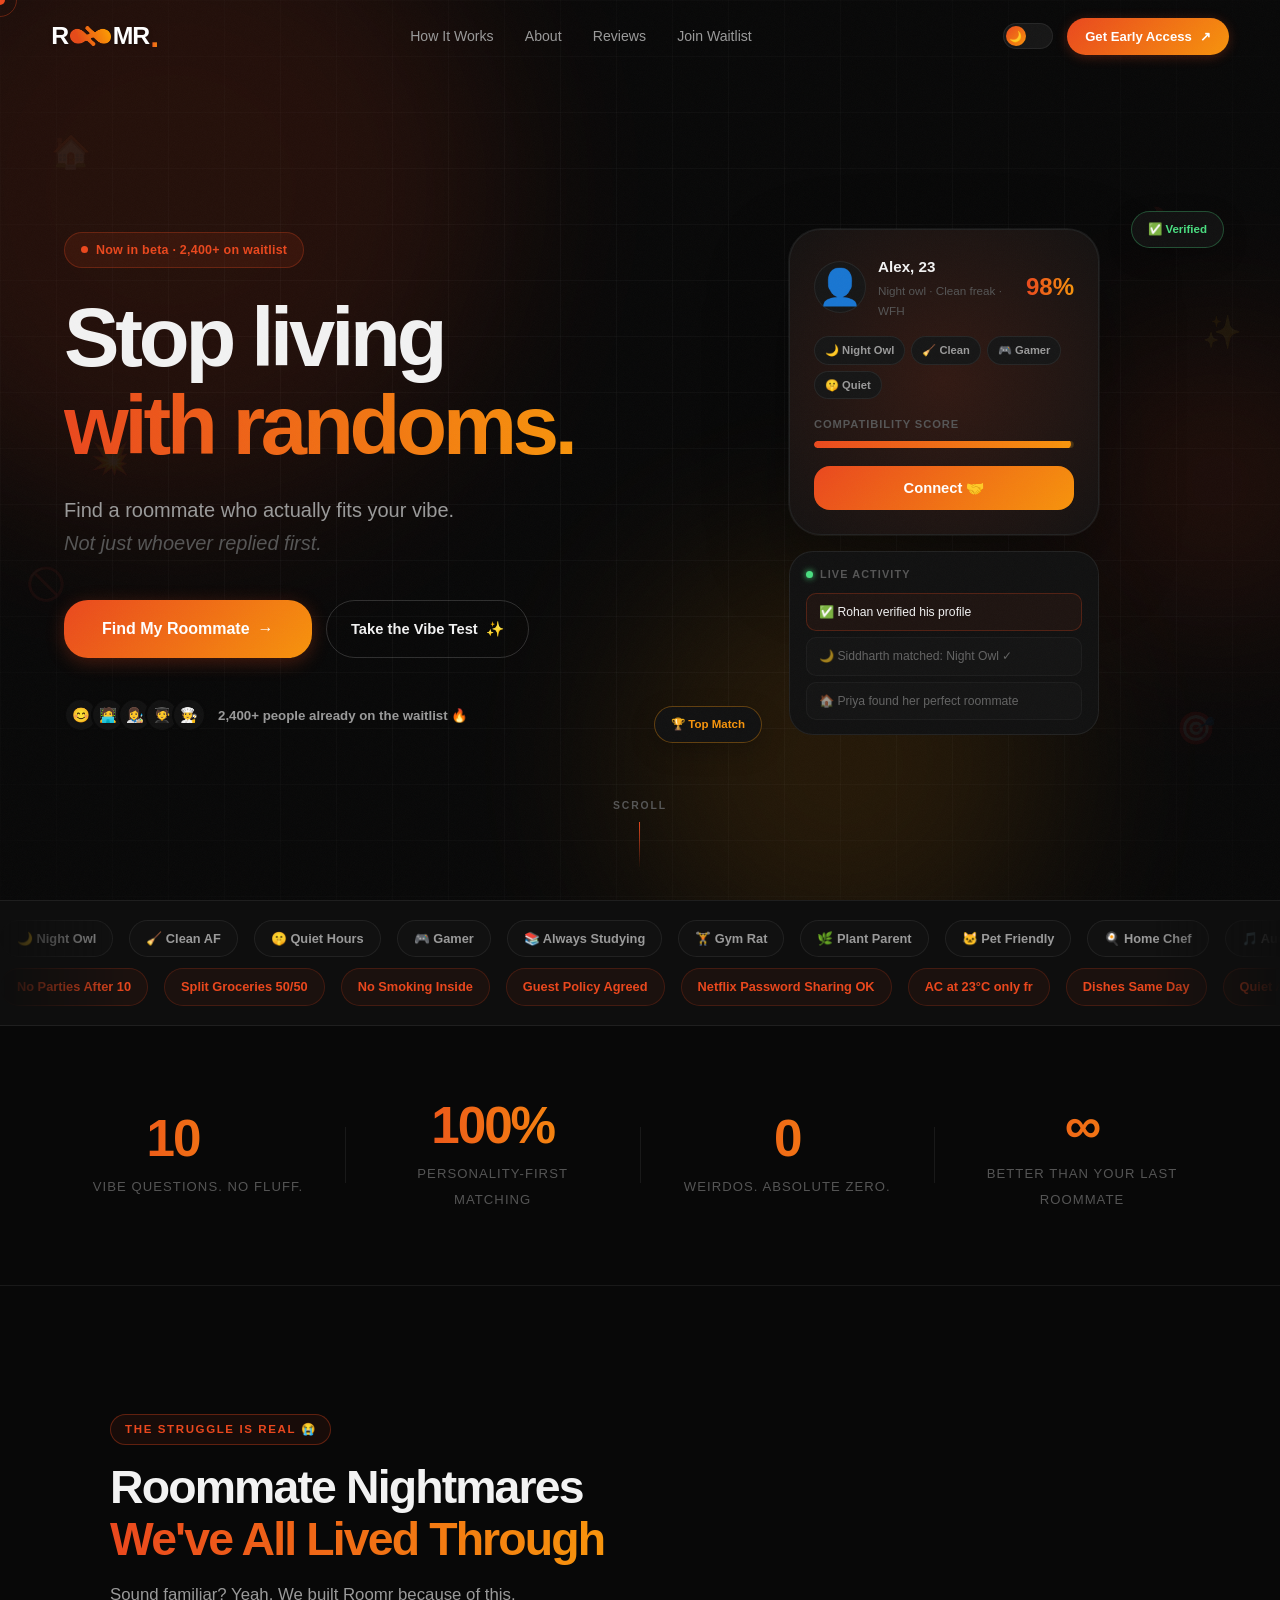
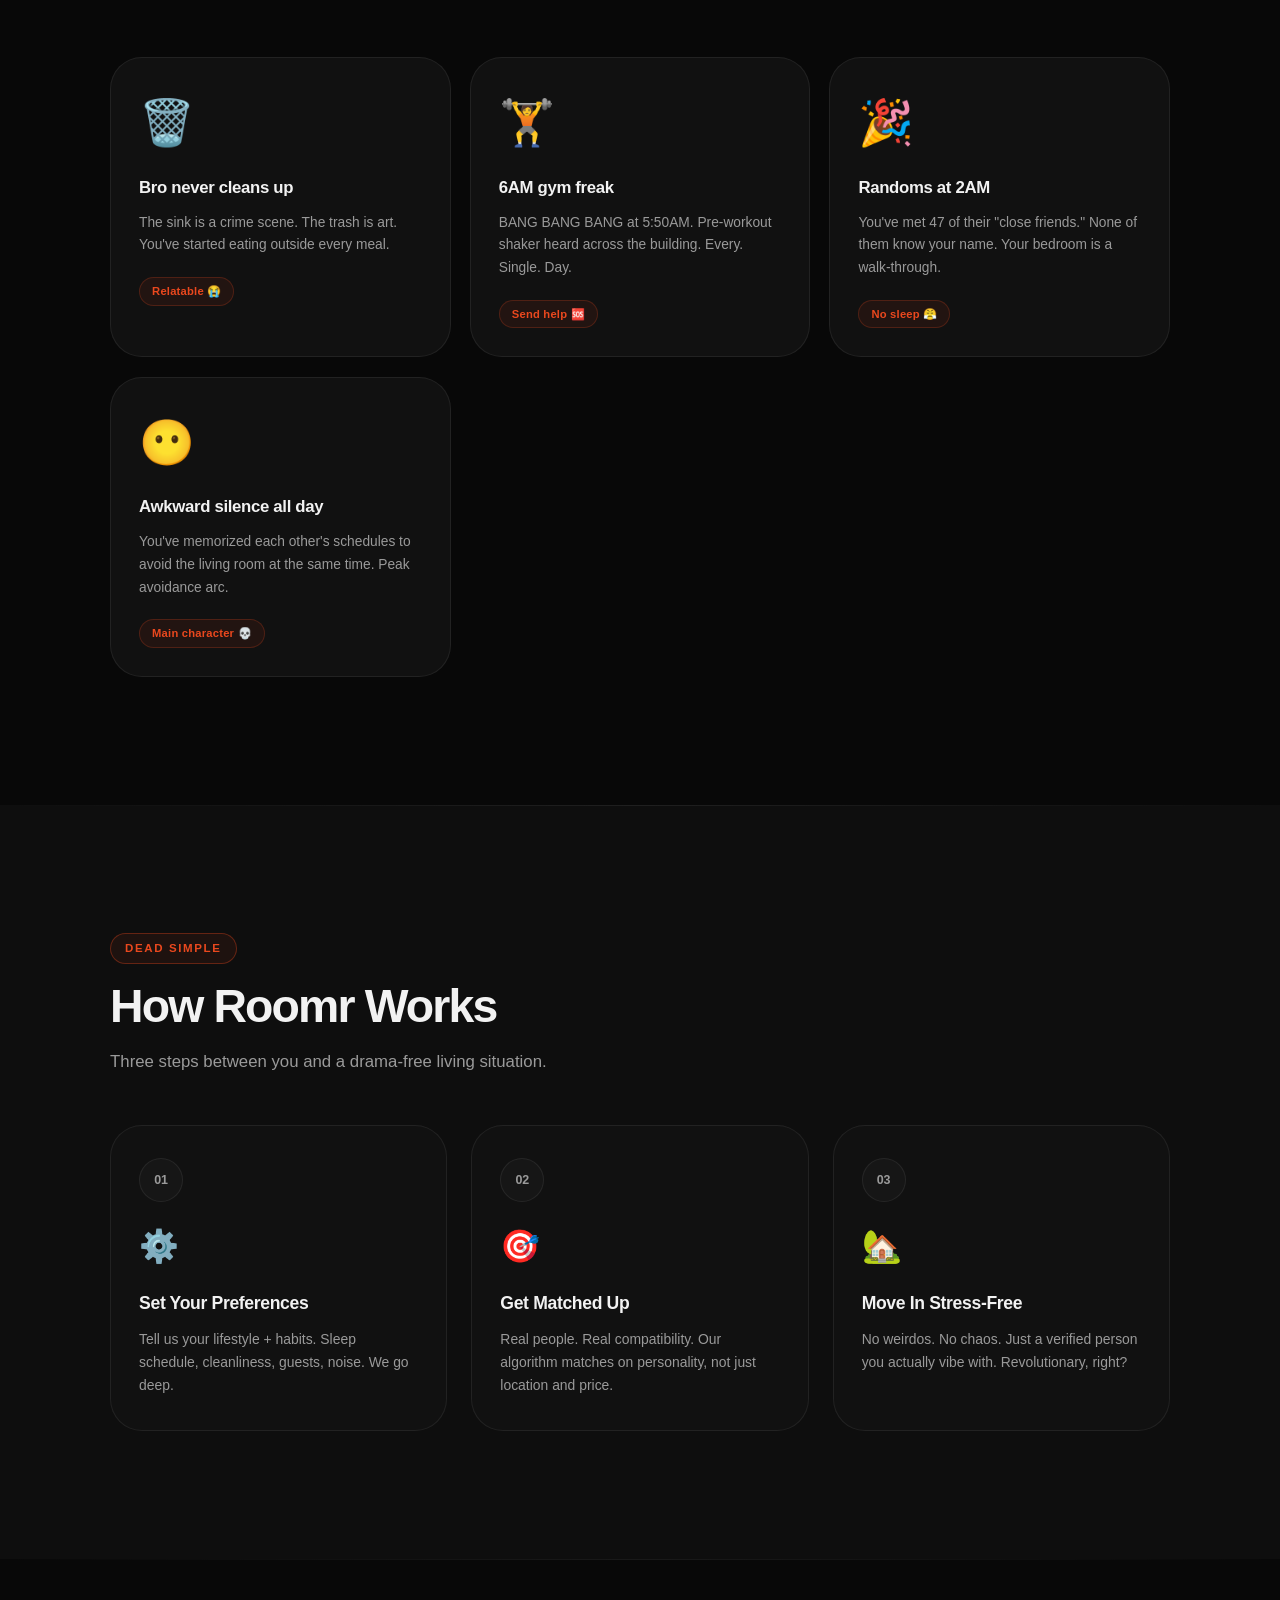
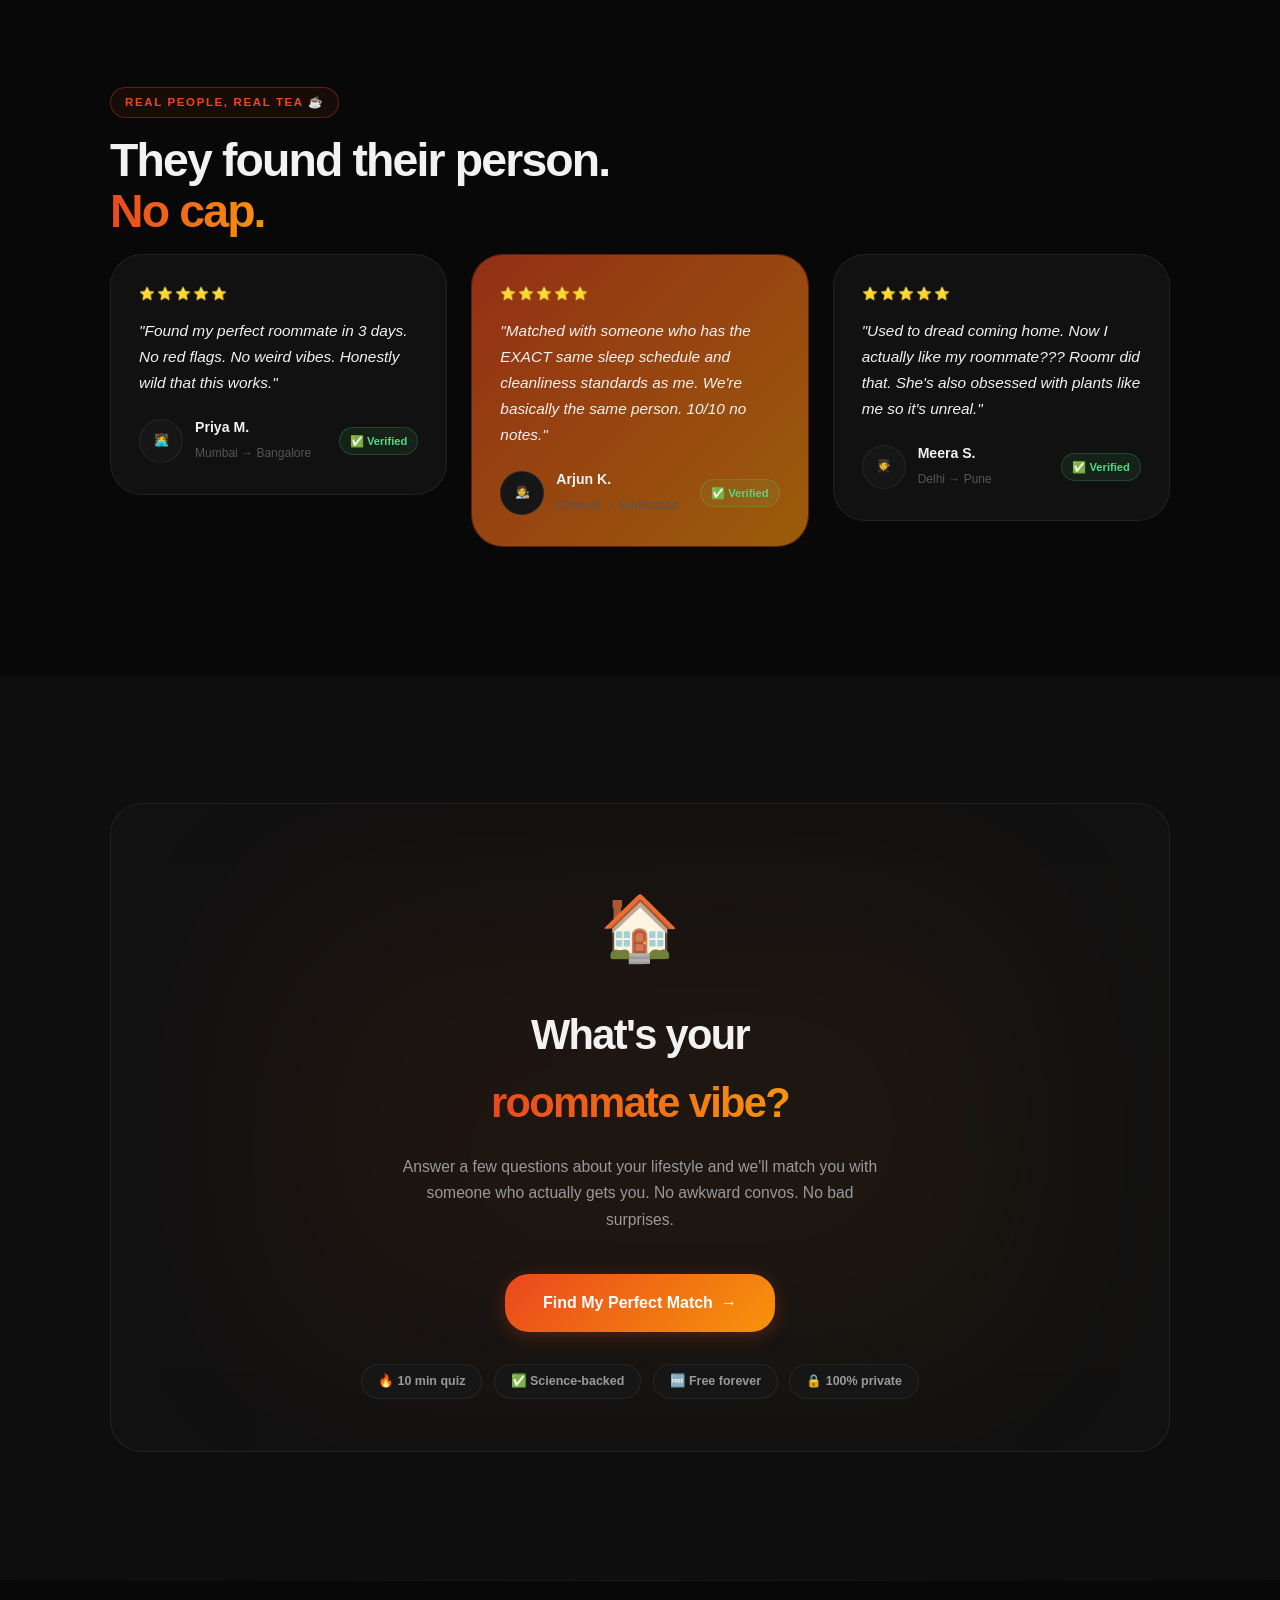
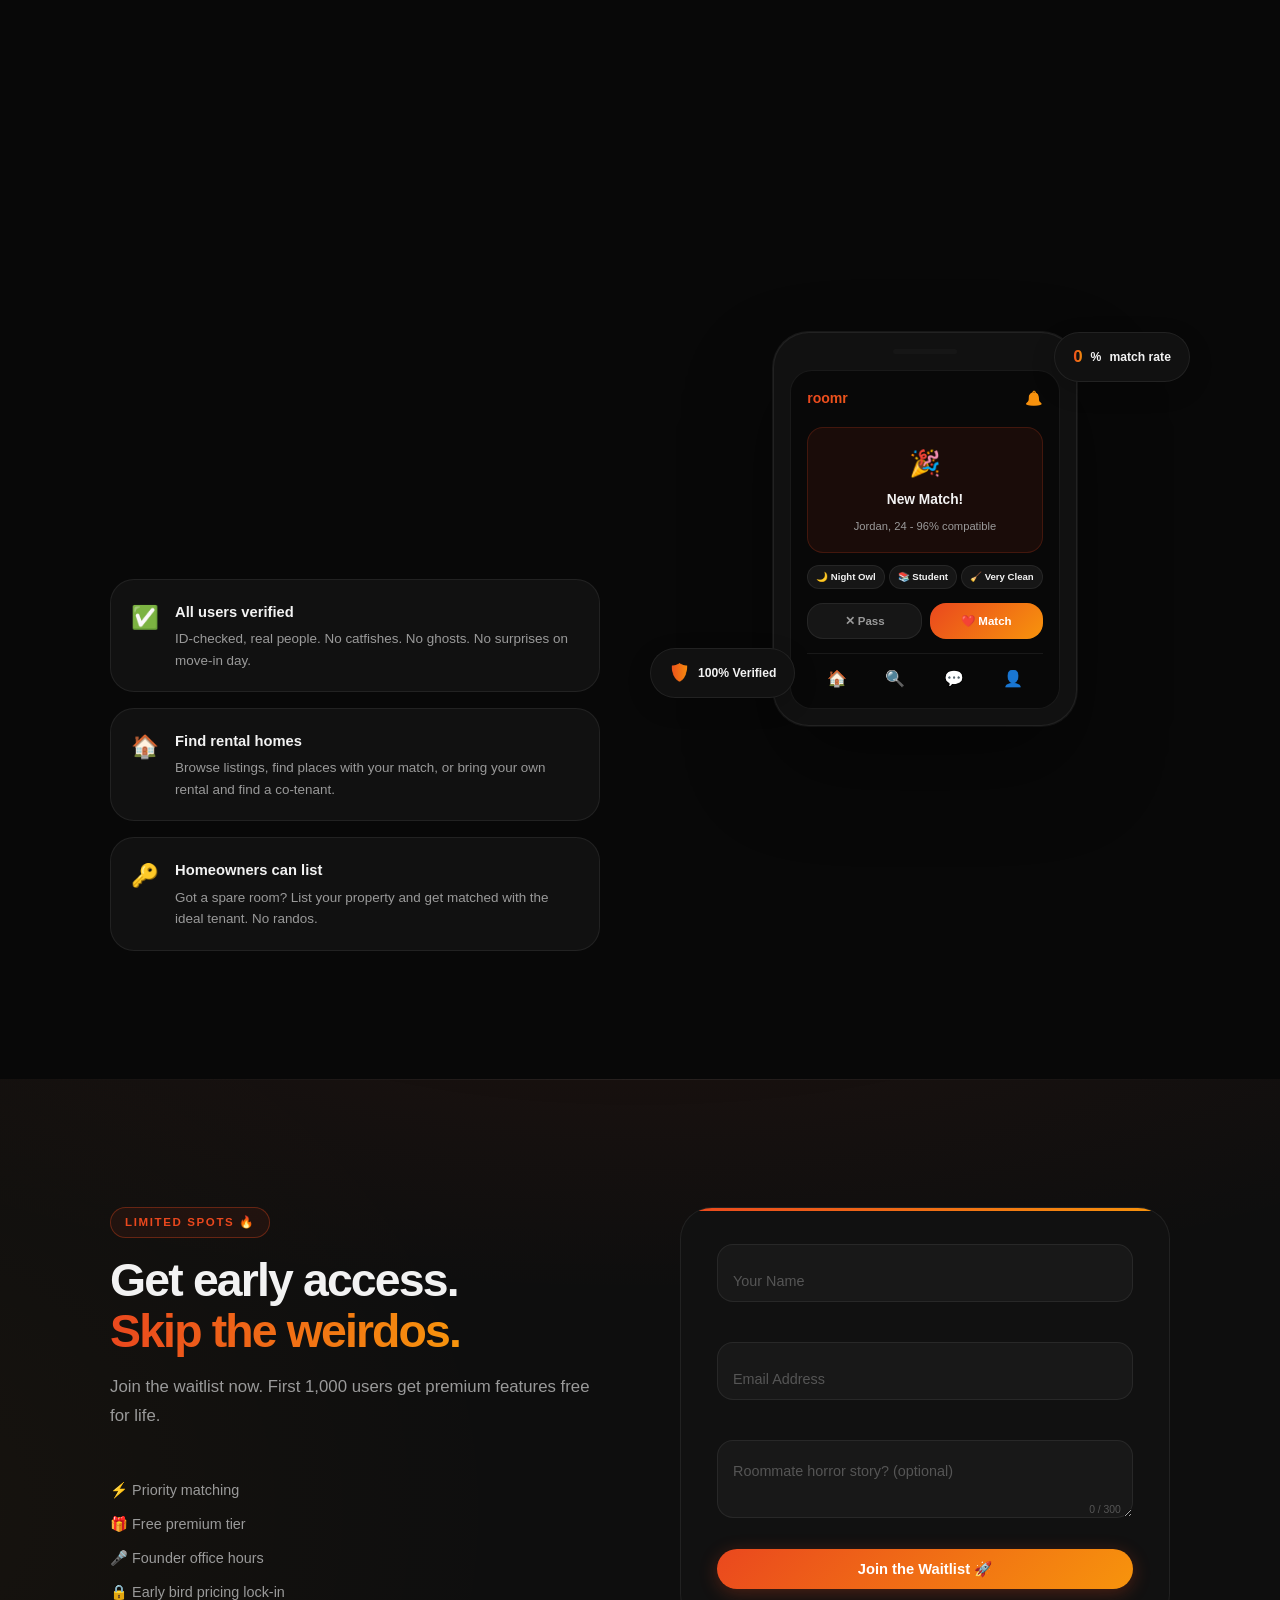
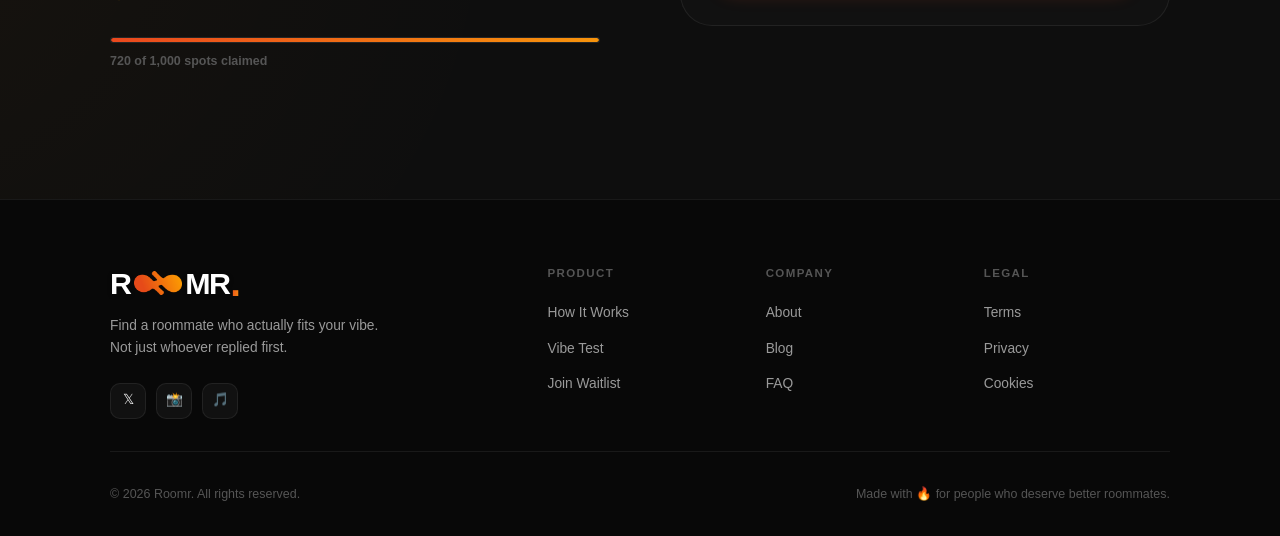
==== commit 25ebdb31: "changes based on feedback" ====
--- a/index.html
+++ b/index.html
@@ -1,651 +1,663 @@
 <!DOCTYPE html>
 <html lang="en" data-theme="dark">
+
 <head>
-  <meta charset="UTF-8" />
-  <meta name="viewport" content="width=device-width, initial-scale=1.0" />
-  <title>Roomr - Find Your Vibe, Find Your Roommate</title>
-  <meta name="description" content="Stop living with randoms. Find a roommate who actually fits your vibe." />
-  <link rel="preconnect" href="https://fonts.googleapis.com" />
-  <link rel="preconnect" href="https://fonts.gstatic.com" crossorigin />
-  <link href="https://fonts.googleapis.com/css2?family=Syne:wght@400;600;700;800&family=DM+Sans:ital,wght@0,300;0,400;0,500;0,600;1,400&display=swap" rel="stylesheet" />
-  <link rel="stylesheet" href="index.css" />
+    <meta charset="UTF-8" />
+    <meta name="viewport" content="width=device-width, initial-scale=1.0" />
+    <title>Roomr - Find Your Vibe, Find Your Roommate</title>
+    <meta name="description" content="Stop living with randoms. Find a roommate who actually fits your vibe." />
+    <!-- Google Fonts removed — Manrope loaded locally via @font-face in index.css -->
+    <link rel="stylesheet" href="index.css" />
 </head>
+
 <body>
 
-  <!-- NOISE TEXTURE OVERLAY -->
-  <div class="noise-overlay" aria-hidden="true"></div>
-
-  <!-- SCROLL PROGRESS BAR -->
-  <div class="scroll-progress" id="scrollProgress"></div>
-
-  <!-- CUSTOM CURSOR -->
-  <div class="cursor" id="cursor">
-    <div class="cursor-dot"></div>
-  </div>
-  <div class="cursor-trail" id="cursorTrail"></div>
-
-  <!-- FLOATING STICKERS -->
-  <div class="floating-stickers" aria-hidden="true">
-    <span class="sticker s1">🏠</span>
-    <span class="sticker s2">✨</span>
-    <span class="sticker s3">🚫</span>
-    <span class="sticker s4">🎯</span>
-    <span class="sticker s5">💥</span>
-    <span class="sticker s6">🔥</span>
-  </div>
-
-  <!-- ========== NAVBAR ========== -->
-  <nav class="navbar" id="navbar">
-    <div class="nav-inner">
-      <a href="#" class="nav-logo">
-        <span class="logo-text">roomr</span>
-        <span class="logo-dot">.</span>
-      </a>
-
-      <ul class="nav-links" id="navLinks">
-        <li><a href="#how-it-works">How It Works</a></li>
-        <li><a href="#about">About</a></li>
-        <li><a href="#testimonials">Reviews</a></li>
-        <li><a href="#waitlist">Join Waitlist</a></li>
-      </ul>
-
-      <div class="nav-actions">
-        <label class="theme-toggle" aria-label="Toggle dark/light mode">
-          <input type="checkbox" id="themeToggle" />
-          <span class="toggle-track">
-            <span class="toggle-thumb">
-              <span class="toggle-icon moon">🌙</span>
-              <span class="toggle-icon sun">☀️</span>
-            </span>
-          </span>
-        </label>
-        <a href="#waitlist" class="btn btn-nav magnetic">
-          <span>Get Early Access</span>
-          <span class="btn-arrow">↗</span>
-        </a>
-        <button class="hamburger" id="hamburger" aria-label="Menu">
-          <span></span><span></span><span></span>
-        </button>
-      </div>
+    <!-- NOISE TEXTURE OVERLAY -->
+    <div class="noise-overlay" aria-hidden="true"></div>
+
+    <!-- SCROLL PROGRESS BAR -->
+    <div class="scroll-progress" id="scrollProgress"></div>
+
+    <!-- CUSTOM CURSOR -->
+    <div class="cursor" id="cursor">
+        <div class="cursor-dot"></div>
     </div>
-  </nav>
-
-  <!-- ========== HERO ========== -->
-  <section class="hero" id="hero">
-    <div class="hero-bg">
-      <div class="mesh-blob blob-1"></div>
-      <div class="mesh-blob blob-2"></div>
-      <div class="mesh-blob blob-3"></div>
-      <div class="grid-overlay"></div>
+    <div class="cursor-trail" id="cursorTrail"></div>
+
+    <!-- FLOATING STICKERS -->
+    <div class="floating-stickers" aria-hidden="true">
+        <span class="sticker s1">🏠</span>
+        <span class="sticker s2">✨</span>
+        <span class="sticker s3">🚫</span>
+        <span class="sticker s4">🎯</span>
+        <span class="sticker s5">💥</span>
+        <span class="sticker s6">🔥</span>
     </div>
 
-    <div class="hero-content">
-      <div class="hero-badge reveal">
-        <span class="badge-dot"></span>
-        Now in beta · 2,400+ on waitlist
-      </div>
-
-      <h1 class="hero-headline reveal">
-        Stop living<br />
-        <span class="gradient-text" data-text="with randoms.">with randoms.</span>
-      </h1>
-
-      <p class="hero-sub reveal">
-        Find a roommate who actually fits your vibe.<br />
-        <em>Not just whoever replied first.</em>
-      </p>
-
-      <div class="hero-ctas reveal">
-        <a href="#waitlist" class="btn btn-primary btn-large magnetic">
-          <span>Find My Roommate</span>
-          <span class="btn-arrow">→</span>
-        </a>
-        <a href="#quiz" class="btn btn-ghost magnetic">
-          <span>Take the Vibe Test</span>
-          <span>✨</span>
-        </a>
-      </div>
-
-      <div class="social-proof reveal">
-        <div class="proof-avatars">
-          <span class="avatar">😊</span>
-          <span class="avatar">🧑‍💻</span>
-          <span class="avatar">👩‍🎨</span>
-          <span class="avatar">🧑‍🎓</span>
-          <span class="avatar">🧑‍🍳</span>
-        </div>
-        <span class="proof-text">2,400+ people already on the waitlist 🔥</span>
-      </div>
+    <!-- Mobile nav overlay backdrop -->
+    <div class="nav-overlay" id="navOverlay" aria-hidden="true"></div>
+
+    <!-- ========== NAVBAR ========== -->
+    <nav class="navbar" id="navbar">
+        <div class="nav-inner">
+
+            <!-- UPDATED LOGO: R + logo.png (replaces "oo") + MR + dot -->
+            <a href="#" class="nav-logo" aria-label="Roomr home">
+                <span class="logo-letter">R</span>
+                <img src="logo.png" class="logo-img" alt="" aria-hidden="true" />
+                <span class="logo-letter">MR</span>
+                <span class="logo-dot">.</span>
+            </a>
+
+            <ul class="nav-links" id="navLinks" role="navigation">
+                <li><a href="#how-it-works">How It Works</a></li>
+                <li><a href="#about">About</a></li>
+                <li><a href="#testimonials">Reviews</a></li>
+                <li><a href="#waitlist">Join Waitlist</a></li>
+            </ul>
+
+            <div class="nav-actions">
+                <label class="theme-toggle" aria-label="Toggle dark/light mode">
+                    <input type="checkbox" id="themeToggle" />
+                    <span class="toggle-track">
+                        <span class="toggle-thumb">
+                            <span class="toggle-icon moon">🌙</span>
+                            <span class="toggle-icon sun">☀️</span>
+                        </span>
+                    </span>
+                </label>
+                <a href="#waitlist" class="btn btn-nav magnetic">
+                    <span>Get Early Access</span>
+                    <span class="btn-arrow">↗</span>
+                </a>
+                <button class="hamburger" id="hamburger" aria-label="Open menu" aria-expanded="false">
+                    <span></span><span></span><span></span>
+                </button>
+            </div>
+        </div>
+    </nav>
+
+    <!-- ========== HERO ========== -->
+    <section class="hero" id="hero">
+        <div class="hero-bg">
+            <div class="mesh-blob blob-1"></div>
+            <div class="mesh-blob blob-2"></div>
+            <div class="mesh-blob blob-3"></div>
+            <div class="grid-overlay"></div>
+        </div>
+
+        <div class="hero-content">
+            <div class="hero-badge reveal">
+                <span class="badge-dot"></span>
+                Now in beta · 2,400+ on waitlist
+            </div>
+
+            <h1 class="hero-headline reveal">
+                Stop living<br />
+                <span class="gradient-text" data-text="with randoms.">with randoms.</span>
+            </h1>
+
+            <p class="hero-sub reveal">
+                Find a roommate who actually fits your vibe.<br />
+                <em>Not just whoever replied first.</em>
+            </p>
+
+            <div class="hero-ctas reveal">
+                <a href="#waitlist" class="btn btn-primary btn-large magnetic">
+                    <span>Find My Roommate</span>
+                    <span class="btn-arrow">→</span>
+                </a>
+                <a href="#quiz" class="btn btn-ghost magnetic">
+                    <span>Take the Vibe Test</span>
+                    <span>✨</span>
+                </a>
+            </div>
+
+            <div class="social-proof reveal">
+                <div class="proof-avatars">
+                    <span class="avatar">😊</span>
+                    <span class="avatar">🧑‍💻</span>
+                    <span class="avatar">👩‍🎨</span>
+                    <span class="avatar">🧑‍🎓</span>
+                    <span class="avatar">🧑‍🍳</span>
+                </div>
+                <span class="proof-text">2,400+ people already on the waitlist 🔥</span>
+            </div>
+        </div>
+
+        <div class="hero-visual reveal">
+            <!-- Main match card -->
+            <div class="match-card">
+                <div class="match-card-glow"></div>
+                <div class="match-card-inner">
+                    <div class="match-header">
+                        <span class="match-avatar">👤</span>
+                        <div>
+                            <p class="match-name">Alex, 23</p>
+                            <p class="match-detail">Night owl · Clean freak · WFH</p>
+                        </div>
+                        <span class="match-pct">98%</span>
+                    </div>
+                    <div class="match-tags">
+                        <span class="tag">🌙 Night Owl</span>
+                        <span class="tag">🧹 Clean</span>
+                        <span class="tag">🎮 Gamer</span>
+                        <span class="tag">🤫 Quiet</span>
+                    </div>
+                    <div class="match-bar">
+                        <span class="bar-label">Compatibility Score</span>
+                        <div class="bar-track">
+                            <div class="bar-fill" style="--pct:98%"></div>
+                        </div>
+                    </div>
+                    <button class="match-btn ripple">Connect 🤝</button>
+                </div>
+            </div>
+
+            <!-- Activity Feed -->
+            <div class="activity-feed reveal">
+                <div class="activity-header">
+                    <span class="activity-dot"></span>
+                    <span>Live activity</span>
+                </div>
+                <div class="activity-list" id="activityList">
+                    <div class="activity-item active">😊 Ananya just joined from Delhi</div>
+                    <div class="activity-item">🎯 New match: 97% compatible</div>
+                    <div class="activity-item">✅ Rohan verified his profile</div>
+                </div>
+            </div>
+
+            <div class="hero-badge-float badge-float-1">✅ Verified</div>
+            <div class="hero-badge-float badge-float-2">🏆 Top Match</div>
+        </div>
+
+        <div class="scroll-indicator">
+            <span>Scroll</span>
+            <div class="scroll-line"></div>
+        </div>
+    </section>
+
+    <!-- ========== MARQUEE TICKER ========== -->
+    <div class="marquee-section" aria-hidden="true">
+        <div class="marquee-track marquee-left">
+            <div class="marquee-inner">
+                <span class="m-tag">🌙 Night Owl</span>
+                <span class="m-tag">🧹 Clean AF</span>
+                <span class="m-tag">🤫 Quiet Hours</span>
+                <span class="m-tag">🎮 Gamer</span>
+                <span class="m-tag">📚 Always Studying</span>
+                <span class="m-tag">🏋️ Gym Rat</span>
+                <span class="m-tag">🌿 Plant Parent</span>
+                <span class="m-tag">🐱 Pet Friendly</span>
+                <span class="m-tag">🍳 Home Chef</span>
+                <span class="m-tag">🎵 Audiophile</span>
+                <span class="m-tag">☀️ Early Riser</span>
+                <span class="m-tag">💼 WFH Gang</span>
+                <span class="m-tag">🌙 Night Owl</span>
+                <span class="m-tag">🧹 Clean AF</span>
+                <span class="m-tag">🤫 Quiet Hours</span>
+                <span class="m-tag">🎮 Gamer</span>
+                <span class="m-tag">📚 Always Studying</span>
+                <span class="m-tag">🏋️ Gym Rat</span>
+                <span class="m-tag">🌿 Plant Parent</span>
+                <span class="m-tag">🐱 Pet Friendly</span>
+                <span class="m-tag">🍳 Home Chef</span>
+                <span class="m-tag">🎵 Audiophile</span>
+                <span class="m-tag">☀️ Early Riser</span>
+                <span class="m-tag">💼 WFH Gang</span>
+            </div>
+        </div>
+        <div class="marquee-track marquee-right">
+            <div class="marquee-inner">
+                <span class="m-tag accent">No Parties After 10</span>
+                <span class="m-tag accent">Split Groceries 50/50</span>
+                <span class="m-tag accent">No Smoking Inside</span>
+                <span class="m-tag accent">Guest Policy Agreed</span>
+                <span class="m-tag accent">Netflix Password Sharing OK</span>
+                <span class="m-tag accent">AC at 23°C only fr</span>
+                <span class="m-tag accent">Dishes Same Day</span>
+                <span class="m-tag accent">Quiet After 11PM</span>
+                <span class="m-tag accent">No Parties After 10</span>
+                <span class="m-tag accent">Split Groceries 50/50</span>
+                <span class="m-tag accent">No Smoking Inside</span>
+                <span class="m-tag accent">Guest Policy Agreed</span>
+                <span class="m-tag accent">Netflix Password Sharing OK</span>
+                <span class="m-tag accent">AC at 23°C only fr</span>
+                <span class="m-tag accent">Dishes Same Day</span>
+                <span class="m-tag accent">Quiet After 11PM</span>
+            </div>
+        </div>
     </div>
 
-    <div class="hero-visual reveal">
-      <!-- Main match card -->
-      <div class="match-card">
-        <div class="match-card-glow"></div>
-        <div class="match-card-inner">
-          <div class="match-header">
-            <span class="match-avatar">👤</span>
-            <div>
-              <p class="match-name">Alex, 23</p>
-              <p class="match-detail">Night owl · Clean freak · WFH</p>
-            </div>
-            <span class="match-pct">98%</span>
-          </div>
-          <div class="match-tags">
-            <span class="tag">🌙 Night Owl</span>
-            <span class="tag">🧹 Clean</span>
-            <span class="tag">🎮 Gamer</span>
-            <span class="tag">🤫 Quiet</span>
-          </div>
-          <div class="match-bar">
-            <span class="bar-label">Compatibility Score</span>
-            <div class="bar-track">
-              <div class="bar-fill" style="--pct:98%"></div>
-            </div>
-          </div>
-          <button class="match-btn ripple">Connect 🤝</button>
-        </div>
-      </div>
-
-      <!-- Activity Feed -->
-      <div class="activity-feed reveal">
-        <div class="activity-header">
-          <span class="activity-dot"></span>
-          <span>Live activity</span>
-        </div>
-        <div class="activity-list" id="activityList">
-          <div class="activity-item active">😊 Ananya just joined from Delhi</div>
-          <div class="activity-item">🎯 New match: 97% compatible</div>
-          <div class="activity-item">✅ Rohan verified his profile</div>
-        </div>
-      </div>
-
-      <div class="hero-badge-float badge-float-1">✅ Verified</div>
-      <div class="hero-badge-float badge-float-2">🏆 Top Match</div>
-    </div>
-
-    <div class="scroll-indicator">
-      <span>Scroll</span>
-      <div class="scroll-line"></div>
-    </div>
-  </section>
-
-  <!-- ========== MARQUEE TICKER ========== -->
-  <div class="marquee-section" aria-hidden="true">
-    <div class="marquee-track marquee-left">
-      <div class="marquee-inner">
-        <span class="m-tag">🌙 Night Owl</span>
-        <span class="m-tag">🧹 Clean AF</span>
-        <span class="m-tag">🤫 Quiet Hours</span>
-        <span class="m-tag">🎮 Gamer</span>
-        <span class="m-tag">📚 Always Studying</span>
-        <span class="m-tag">🏋️ Gym Rat</span>
-        <span class="m-tag">🌿 Plant Parent</span>
-        <span class="m-tag">🐱 Pet Friendly</span>
-        <span class="m-tag">🍳 Home Chef</span>
-        <span class="m-tag">🎵 Audiophile</span>
-        <span class="m-tag">☀️ Early Riser</span>
-        <span class="m-tag">💼 WFH Gang</span>
-        <span class="m-tag">🌙 Night Owl</span>
-        <span class="m-tag">🧹 Clean AF</span>
-        <span class="m-tag">🤫 Quiet Hours</span>
-        <span class="m-tag">🎮 Gamer</span>
-        <span class="m-tag">📚 Always Studying</span>
-        <span class="m-tag">🏋️ Gym Rat</span>
-        <span class="m-tag">🌿 Plant Parent</span>
-        <span class="m-tag">🐱 Pet Friendly</span>
-        <span class="m-tag">🍳 Home Chef</span>
-        <span class="m-tag">🎵 Audiophile</span>
-        <span class="m-tag">☀️ Early Riser</span>
-        <span class="m-tag">💼 WFH Gang</span>
-      </div>
-    </div>
-    <div class="marquee-track marquee-right">
-      <div class="marquee-inner">
-        <span class="m-tag accent">No Parties After 10</span>
-        <span class="m-tag accent">Split Groceries 50/50</span>
-        <span class="m-tag accent">No Smoking Inside</span>
-        <span class="m-tag accent">Guest Policy Agreed</span>
-        <span class="m-tag accent">Netflix Password Sharing OK</span>
-        <span class="m-tag accent">AC at 23°C only fr</span>
-        <span class="m-tag accent">Dishes Same Day</span>
-        <span class="m-tag accent">Quiet After 11PM</span>
-        <span class="m-tag accent">No Parties After 10</span>
-        <span class="m-tag accent">Split Groceries 50/50</span>
-        <span class="m-tag accent">No Smoking Inside</span>
-        <span class="m-tag accent">Guest Policy Agreed</span>
-        <span class="m-tag accent">Netflix Password Sharing OK</span>
-        <span class="m-tag accent">AC at 23°C only fr</span>
-        <span class="m-tag accent">Dishes Same Day</span>
-        <span class="m-tag accent">Quiet After 11PM</span>
-      </div>
-    </div>
-  </div>
-
-  <!-- ========== STATS STRIP ========== -->
-  <section class="stats-strip">
-    <div class="container">
-      <div class="stats-grid">
-        <div class="stat-block reveal">
-          <span class="stat-number"><span class="counter" data-target="2400">0</span>+</span>
-          <span class="stat-label">On the waitlist</span>
-        </div>
-        <div class="stat-divider"></div>
-        <div class="stat-block reveal" data-delay="100">
-          <span class="stat-number"><span class="counter" data-target="98">0</span>%</span>
-          <span class="stat-label">Match satisfaction</span>
-        </div>
-        <div class="stat-divider"></div>
-        <div class="stat-block reveal" data-delay="200">
-          <span class="stat-number">10<span class="stat-unit">min</span></span>
-          <span class="stat-label">Vibe quiz · find your match</span>
-        </div>
-        <div class="stat-divider"></div>
-        <div class="stat-block reveal" data-delay="300">
-          <span class="stat-number">0</span>
-          <span class="stat-label">Weirdos (guaranteed)</span>
-        </div>
-      </div>
-    </div>
-  </section>
-
-  <!-- ========== MEME SECTION ========== -->
-  <section class="memes" id="memes">
-    <div class="container">
-      <div class="section-label reveal">The struggle is real 😭</div>
-      <h2 class="section-title reveal">
-        Roommate Nightmares<br />
-        <span class="gradient-text">We've All Lived Through</span>
-      </h2>
-      <p class="section-sub reveal">Sound familiar? Yeah. We built Roomr because of this.</p>
-
-      <div class="meme-grid">
-        <div class="meme-card reveal tilt-card" data-delay="0">
-          <div class="meme-card-inner">
-            <div class="meme-emoji">🗑️</div>
-            <h3>Bro never cleans up</h3>
-            <p>The sink is a crime scene. The trash is art. You've started eating outside every meal.</p>
-            <div class="meme-tag">Relatable 😭</div>
-          </div>
-          <div class="card-shine"></div>
-        </div>
-
-        <div class="meme-card reveal tilt-card" data-delay="100">
-          <div class="meme-card-inner">
-            <div class="meme-emoji">🏋️</div>
-            <h3>6AM gym freak</h3>
-            <p>BANG BANG BANG at 5:50AM. Pre-workout shaker heard across the building. Every. Single. Day.</p>
-            <div class="meme-tag">Send help 🆘</div>
-          </div>
-          <div class="card-shine"></div>
-        </div>
-
-        <div class="meme-card reveal tilt-card" data-delay="200">
-          <div class="meme-card-inner">
-            <div class="meme-emoji">🎉</div>
-            <h3>Randoms at 2AM</h3>
-            <p>You've met 47 of their "close friends." None of them know your name. Your bedroom is a walk-through.</p>
-            <div class="meme-tag">No sleep 😤</div>
-          </div>
-          <div class="card-shine"></div>
-        </div>
-
-        <div class="meme-card reveal tilt-card" data-delay="300">
-          <div class="meme-card-inner">
-            <div class="meme-emoji">😶</div>
-            <h3>Awkward silence all day</h3>
-            <p>You've memorized each other's schedules to avoid the living room at the same time. Peak avoidance arc.</p>
-            <div class="meme-tag">Main character 💀</div>
-          </div>
-          <div class="card-shine"></div>
-        </div>
-      </div>
-    </div>
-  </section>
-
-  <!-- ========== HOW IT WORKS ========== -->
-  <section class="how-it-works" id="how-it-works">
-    <div class="container">
-      <div class="section-label reveal">Dead simple</div>
-      <h2 class="section-title reveal">How Roomr Works</h2>
-      <p class="section-sub reveal">Three steps between you and a drama-free living situation.</p>
-
-      <div class="steps-grid">
-        <div class="step-card reveal" data-delay="0">
-          <div class="step-connector"></div>
-          <div class="step-num-badge">01</div>
-          <div class="step-icon">⚙️</div>
-          <h3>Set Your Preferences</h3>
-          <p>Tell us your lifestyle + habits. Sleep schedule, cleanliness, guests, noise. We go deep.</p>
-        </div>
-
-        <div class="step-card reveal" data-delay="150">
-          <div class="step-connector"></div>
-          <div class="step-num-badge">02</div>
-          <div class="step-icon">🎯</div>
-          <h3>Get Matched Up</h3>
-          <p>Real people. Real compatibility. Our algorithm matches on personality, not just location and price.</p>
-        </div>
-
-        <div class="step-card reveal" data-delay="300">
-          <div class="step-num-badge">03</div>
-          <div class="step-icon">🏡</div>
-          <h3>Move In Stress-Free</h3>
-          <p>No weirdos. No chaos. Just a verified person you actually vibe with. Revolutionary, right?</p>
-        </div>
-      </div>
-    </div>
-  </section>
-
-  <!-- ========== TESTIMONIALS (NEW) ========== -->
-  <section class="testimonials" id="testimonials">
-    <div class="container">
-      <div class="section-label reveal">Real people, real tea ☕</div>
-      <h2 class="section-title reveal">
-        They found their person.<br />
-        <span class="gradient-text">No cap.</span>
-      </h2>
-
-      <div class="testi-grid">
-        <div class="testi-card reveal" data-delay="0">
-          <div class="testi-stars">⭐⭐⭐⭐⭐</div>
-          <p class="testi-quote">"Found my perfect roommate in 3 days. No red flags. No weird vibes. Honestly wild that this works."</p>
-          <div class="testi-author">
-            <span class="testi-avatar">👩‍💻</span>
-            <div>
-              <strong>Priya M.</strong>
-              <span>Mumbai → Bangalore</span>
-            </div>
-            <div class="testi-verified">✅ Verified</div>
-          </div>
-        </div>
-
-        <div class="testi-card reveal testi-featured" data-delay="120">
-          <div class="testi-stars">⭐⭐⭐⭐⭐</div>
-          <p class="testi-quote">"Matched with someone who has the EXACT same sleep schedule and cleanliness standards as me. We're basically the same person. 10/10 no notes."</p>
-          <div class="testi-author">
-            <span class="testi-avatar">🧑‍🎨</span>
-            <div>
-              <strong>Arjun K.</strong>
-              <span>Chennai → Hyderabad</span>
-            </div>
-            <div class="testi-verified">✅ Verified</div>
-          </div>
-        </div>
-
-        <div class="testi-card reveal" data-delay="240">
-          <div class="testi-stars">⭐⭐⭐⭐⭐</div>
-          <p class="testi-quote">"Used to dread coming home. Now I actually like my roommate??? Roomr did that. She's also obsessed with plants like me so it's unreal."</p>
-          <div class="testi-author">
-            <span class="testi-avatar">🧑‍🎓</span>
-            <div>
-              <strong>Meera S.</strong>
-              <span>Delhi → Pune</span>
-            </div>
-            <div class="testi-verified">✅ Verified</div>
-          </div>
-        </div>
-      </div>
-    </div>
-  </section>
-
-  <!-- ========== QUIZ CTA ========== -->
-  <section class="quiz-cta" id="quiz">
-    <div class="container">
-      <div class="quiz-box reveal">
-        <div class="quiz-bg-glow"></div>
-        <div class="quiz-content">
-          <span class="quiz-emoji">🏠</span>
-          <h2>What's your<br /><span class="gradient-text">roommate vibe?</span></h2>
-          <p>Answer a few questions about your lifestyle and we'll match you with someone who actually gets you. No awkward convos. No bad surprises.</p>
-          <a href="#waitlist" class="btn btn-primary btn-large magnetic">
-            <span>Find My Perfect Match</span>
-            <span class="btn-arrow">→</span>
-          </a>
-        </div>
-        <div class="quiz-badges">
-          <div class="quiz-badge">🔥 10 min quiz</div>
-          <div class="quiz-badge">✅ Science-backed</div>
-          <div class="quiz-badge">🆓 Free forever</div>
-          <div class="quiz-badge">🔒 100% private</div>
-        </div>
-      </div>
-    </div>
-  </section>
-
-  <!-- ========== ABOUT ========== -->
-  <section class="about" id="about">
-    <div class="container">
-      <div class="about-grid">
-        <div class="about-text">
-          <div class="section-label reveal">What is Roomr?</div>
-          <h2 class="section-title reveal">
-            Built for the era of<br />
-            <span class="gradient-text">actually good roommates.</span>
-          </h2>
-          <p class="about-body reveal">
-            Roomr is the app that treats finding a roommate like finding a relationship - because honestly, it kind of is. You live with this person. You share a fridge. You need to be compatible.
-          </p>
-
-          <ul class="about-features">
-            <li class="about-feature reveal" data-delay="0">
-              <span class="feature-icon">🧠</span>
-              <div>
-                <strong>Personality-based matching</strong>
-                <p>Our compatibility quiz goes way beyond "are you clean or messy?" We map full lifestyle profiles.</p>
-              </div>
-            </li>
-            <li class="about-feature reveal" data-delay="100">
-              <span class="feature-icon">✅</span>
-              <div>
-                <strong>All users verified</strong>
-                <p>ID-checked, real people. No catfishes. No ghosts. No surprises on move-in day.</p>
-              </div>
-            </li>
-            <li class="about-feature reveal" data-delay="200">
-              <span class="feature-icon">🏠</span>
-              <div>
-                <strong>Find rental homes</strong>
-                <p>Browse listings, find places with your match, or bring your own rental and find a co-tenant.</p>
-              </div>
-            </li>
-            <li class="about-feature reveal" data-delay="300">
-              <span class="feature-icon">🔑</span>
-              <div>
-                <strong>Homeowners can list</strong>
-                <p>Got a spare room? List your property and get matched with the ideal tenant. No randos.</p>
-              </div>
-            </li>
-          </ul>
-        </div>
-
-        <div class="about-visual reveal">
-          <div class="phone-mockup">
-            <div class="phone-frame">
-              <div class="phone-screen">
-                <div class="app-header">
-                  <span>roomr</span>
-                  <span>🔔</span>
-                </div>
-                <div class="app-match">
-                  <span class="app-match-emoji">🎉</span>
-                  <p>New Match!</p>
-                  <small>Jordan, 24 - 96% compatible</small>
-                </div>
-                <div class="app-tags">
-                  <span>🌙 Night Owl</span>
-                  <span>📚 Student</span>
-                  <span>🧹 Very Clean</span>
-                </div>
-                <div class="app-actions">
-                  <button class="app-btn pass">✕ Pass</button>
-                  <button class="app-btn match ripple">❤️ Match</button>
-                </div>
-                <div class="app-nav">
-                  <span>🏠</span><span>🔍</span><span>💬</span><span>👤</span>
-                </div>
-              </div>
-            </div>
-          </div>
-
-          <div class="stat-pill pill-1">
-            <span class="pill-num counter" data-target="98">0</span>%
-            <span>match rate</span>
-          </div>
-          <div class="stat-pill pill-2">
-            <span class="pill-num">🛡️</span>
-            <span>100% Verified</span>
-          </div>
-        </div>
-      </div>
-    </div>
-  </section>
-
-  <!-- ========== WAITLIST ========== -->
-  <section class="waitlist" id="waitlist">
-    <div class="container">
-      <div class="waitlist-inner">
-        <div class="waitlist-text">
-          <div class="section-label reveal">Limited spots 🔥</div>
-          <h2 class="section-title reveal">
-            Get early access.<br />
-            <span class="gradient-text">Skip the weirdos.</span>
-          </h2>
-          <p class="section-sub reveal">
-            Join the waitlist now. First 1,000 users get premium features free for life.
-          </p>
-
-          <div class="waitlist-perks reveal">
-            <div class="perk">⚡ Priority matching</div>
-            <div class="perk">🎁 Free premium tier</div>
-            <div class="perk">🎤 Founder office hours</div>
-            <div class="perk">🔒 Early bird pricing lock-in</div>
-          </div>
-
-          <!-- Progress bar showing spots taken -->
-          <div class="spots-left reveal">
-            <div class="spots-bar-wrap">
-              <div class="spots-bar">
-                <div class="spots-bar-fill" style="--fill: 72%"></div>
-              </div>
-              <span class="spots-label">720 of 1,000 spots claimed</span>
-            </div>
-          </div>
-        </div>
-
-        <form
-          class="waitlist-form reveal"
-          id="waitlistForm"
-          action="https://formspree.io/f/mwvwbaaw"
-          method="POST"
-          novalidate
-        >
-          <div class="form-group floating">
-            <input
-              type="text"
-              id="name"
-              name="name"
-              placeholder=" "
-              required
-              autocomplete="off"
-            />
-            <label for="name">Your Name</label>
-            <span class="field-error" id="nameError"></span>
-          </div>
-
-          <div class="form-group floating">
-            <input
-              type="email"
-              id="email"
-              name="email"
-              placeholder=" "
-              required
-              autocomplete="off"
-            />
-            <label for="email">Email Address</label>
-            <span class="field-error" id="emailError"></span>
-          </div>
-
-          <div class="form-group floating">
-            <textarea
-              id="message"
-              name="message"
-              rows="3"
-              placeholder=" "
-              maxlength="300"
-            ></textarea>
-            <label for="message">Roommate horror story? <span class="optional">(optional)</span></label>
-            <span class="char-count" id="charCount">0 / 300</span>
-          </div>
-
-          <button type="submit" class="btn btn-primary btn-full magnetic ripple" id="submitBtn">
-            <span class="btn-text">Join the Waitlist 🚀</span>
-            <span class="btn-loading" style="display:none">Sending... ✈️</span>
-          </button>
-
-          <div class="form-success" id="formSuccess" style="display:none">
-            <span class="success-icon">🎉</span>
-            <h3>You're on the list!</h3>
-            <p>We'll hit you up when Roomr launches. Stay weird. Stay clean. Stay you. ✌️</p>
-          </div>
-
-          <div class="form-error-msg" id="formErrorMsg" style="display:none">
-            <span>😅 Something went wrong. Try again in a sec!</span>
-          </div>
-        </form>
-      </div>
-    </div>
-  </section>
-
-  <!-- ========== FOOTER ========== -->
-  <footer class="footer">
-    <div class="container">
-      <div class="footer-top">
-        <div class="footer-brand">
-          <span class="footer-logo">roomr<span class="footer-logo-dot">.</span></span>
-          <p>Find a roommate who actually fits your vibe. Not just whoever replied first.</p>
-          <div class="footer-socials">
-            <a href="#" aria-label="Twitter" class="social-link">𝕏</a>
-            <a href="#" aria-label="Instagram" class="social-link">📸</a>
-            <a href="#" aria-label="TikTok" class="social-link">🎵</a>
-          </div>
-        </div>
-
-        <div class="footer-links">
-          <div class="footer-col">
-            <h4>Product</h4>
-            <ul>
-              <li><a href="#how-it-works">How It Works</a></li>
-              <li><a href="#quiz">Vibe Test</a></li>
-              <li><a href="#waitlist">Join Waitlist</a></li>
-            </ul>
-          </div>
-          <div class="footer-col">
-            <h4>Company</h4>
-            <ul>
-              <li><a href="#about">About</a></li>
-              <li><a href="#">Blog</a></li>
-              <li><a href="#">FAQ</a></li>
-            </ul>
-          </div>
-          <div class="footer-col">
-            <h4>Legal</h4>
-            <ul>
-              <li><a href="#">Terms</a></li>
-              <li><a href="#">Privacy</a></li>
-              <li><a href="#">Cookies</a></li>
-            </ul>
-          </div>
-        </div>
-      </div>
-
-      <div class="footer-bottom">
-        <span>© 2026 Roomr. All rights reserved.</span>
-        <span class="footer-made">Made with 🔥 for people who deserve better roommates.</span>
-      </div>
-    </div>
-  </footer>
-
-  <script src="index.js"></script>
+    <!-- ========== STATS STRIP ========== -->
+    <section class="stats-strip">
+        <div class="container">
+            <div class="stats-grid">
+
+                <div class="stat-block reveal">
+                    <span class="stat-number">10<span class="stat-unit">min</span></span>
+                    <span class="stat-label">Vibe Questions. No fluff.</span>
+                </div>
+
+                <div class="stat-divider"></div>
+
+                <div class="stat-block reveal" data-delay="100">
+                    <span class="stat-number">100%</span>
+                    <span class="stat-label">Personality-first matching</span>
+                </div>
+
+                <div class="stat-divider"></div>
+
+                <div class="stat-block reveal" data-delay="200">
+                    <span class="stat-number">0</span>
+                    <span class="stat-label">Weirdos. Absolute zero.</span>
+                </div>
+
+                <div class="stat-divider"></div>
+
+                <div class="stat-block reveal" data-delay="300">
+                    <span class="stat-number">∞</span>
+                    <span class="stat-label">Better than your last roommate</span>
+                </div>
+
+            </div>
+        </div>
+    </section>
+
+    <!-- ========== MEME SECTION ========== -->
+    <section class="memes" id="memes">
+        <div class="container">
+            <div class="section-label reveal">The struggle is real 😭</div>
+            <h2 class="section-title reveal">
+                Roommate Nightmares<br />
+                <span class="gradient-text">We've All Lived Through</span>
+            </h2>
+            <p class="section-sub reveal">Sound familiar? Yeah. We built Roomr because of this.</p>
+
+            <div class="meme-grid">
+                <div class="meme-card reveal tilt-card" data-delay="0">
+                    <div class="meme-card-inner">
+                        <div class="meme-emoji">🗑️</div>
+                        <h3>Bro never cleans up</h3>
+                        <p>The sink is a crime scene. The trash is art. You've started eating outside every meal.</p>
+                        <div class="meme-tag">Relatable 😭</div>
+                    </div>
+                    <div class="card-shine"></div>
+                </div>
+
+                <div class="meme-card reveal tilt-card" data-delay="100">
+                    <div class="meme-card-inner">
+                        <div class="meme-emoji">🏋️</div>
+                        <h3>6AM gym freak</h3>
+                        <p>BANG BANG BANG at 5:50AM. Pre-workout shaker heard across the building. Every. Single. Day.
+                        </p>
+                        <div class="meme-tag">Send help 🆘</div>
+                    </div>
+                    <div class="card-shine"></div>
+                </div>
+
+                <div class="meme-card reveal tilt-card" data-delay="200">
+                    <div class="meme-card-inner">
+                        <div class="meme-emoji">🎉</div>
+                        <h3>Randoms at 2AM</h3>
+                        <p>You've met 47 of their "close friends." None of them know your name. Your bedroom is a
+                            walk-through.</p>
+                        <div class="meme-tag">No sleep 😤</div>
+                    </div>
+                    <div class="card-shine"></div>
+                </div>
+
+                <div class="meme-card reveal tilt-card" data-delay="300">
+                    <div class="meme-card-inner">
+                        <div class="meme-emoji">😶</div>
+                        <h3>Awkward silence all day</h3>
+                        <p>You've memorized each other's schedules to avoid the living room at the same time. Peak
+                            avoidance arc.</p>
+                        <div class="meme-tag">Main character 💀</div>
+                    </div>
+                    <div class="card-shine"></div>
+                </div>
+            </div>
+        </div>
+    </section>
+
+    <!-- ========== HOW IT WORKS ========== -->
+    <section class="how-it-works" id="how-it-works">
+        <div class="container">
+            <div class="section-label reveal">Dead simple</div>
+            <h2 class="section-title reveal">How Roomr Works</h2>
+            <p class="section-sub reveal">Three steps between you and a drama-free living situation.</p>
+
+            <div class="steps-grid">
+                <div class="step-card reveal" data-delay="0">
+                    <div class="step-connector"></div>
+                    <div class="step-num-badge">01</div>
+                    <div class="step-icon">⚙️</div>
+                    <h3>Set Your Preferences</h3>
+                    <p>Tell us your lifestyle + habits. Sleep schedule, cleanliness, guests, noise. We go deep.</p>
+                </div>
+
+                <div class="step-card reveal" data-delay="150">
+                    <div class="step-connector"></div>
+                    <div class="step-num-badge">02</div>
+                    <div class="step-icon">🎯</div>
+                    <h3>Get Matched Up</h3>
+                    <p>Real people. Real compatibility. Our algorithm matches on personality, not just location and
+                        price.</p>
+                </div>
+
+                <div class="step-card reveal" data-delay="300">
+                    <div class="step-num-badge">03</div>
+                    <div class="step-icon">🏡</div>
+                    <h3>Move In Stress-Free</h3>
+                    <p>No weirdos. No chaos. Just a verified person you actually vibe with. Revolutionary, right?</p>
+                </div>
+            </div>
+        </div>
+    </section>
+
+    <!-- ========== TESTIMONIALS ========== -->
+    <section class="testimonials" id="testimonials">
+        <div class="container">
+            <div class="section-label reveal">Real people, real tea ☕</div>
+            <h2 class="section-title reveal">
+                They found their person.<br />
+                <span class="gradient-text">No cap.</span>
+            </h2>
+
+            <div class="testi-grid">
+                <div class="testi-card reveal" data-delay="0">
+                    <div class="testi-stars">⭐⭐⭐⭐⭐</div>
+                    <p class="testi-quote">"Found my perfect roommate in 3 days. No red flags. No weird vibes. Honestly
+                        wild that this works."</p>
+                    <div class="testi-author">
+                        <span class="testi-avatar">👩‍💻</span>
+                        <div>
+                            <strong>Priya M.</strong>
+                            <span>Mumbai → Bangalore</span>
+                        </div>
+                        <div class="testi-verified">✅ Verified</div>
+                    </div>
+                </div>
+
+                <div class="testi-card reveal testi-featured" data-delay="120">
+                    <div class="testi-stars">⭐⭐⭐⭐⭐</div>
+                    <p class="testi-quote">"Matched with someone who has the EXACT same sleep schedule and cleanliness
+                        standards as me. We're basically the same person. 10/10 no notes."</p>
+                    <div class="testi-author">
+                        <span class="testi-avatar">🧑‍🎨</span>
+                        <div>
+                            <strong>Arjun K.</strong>
+                            <span>Chennai → Hyderabad</span>
+                        </div>
+                        <div class="testi-verified">✅ Verified</div>
+                    </div>
+                </div>
+
+                <div class="testi-card reveal" data-delay="240">
+                    <div class="testi-stars">⭐⭐⭐⭐⭐</div>
+                    <p class="testi-quote">"Used to dread coming home. Now I actually like my roommate??? Roomr did
+                        that. She's also obsessed with plants like me so it's unreal."</p>
+                    <div class="testi-author">
+                        <span class="testi-avatar">🧑‍🎓</span>
+                        <div>
+                            <strong>Meera S.</strong>
+                            <span>Delhi → Pune</span>
+                        </div>
+                        <div class="testi-verified">✅ Verified</div>
+                    </div>
+                </div>
+            </div>
+        </div>
+    </section>
+
+    <!-- ========== QUIZ CTA ========== -->
+    <section class="quiz-cta" id="quiz">
+        <div class="container">
+            <div class="quiz-box reveal">
+                <div class="quiz-bg-glow"></div>
+                <div class="quiz-content">
+                    <span class="quiz-emoji">🏠</span>
+                    <h2>What's your<br /><span class="gradient-text">roommate vibe?</span></h2>
+                    <p>Answer a few questions about your lifestyle and we'll match you with someone who actually gets
+                        you. No awkward convos. No bad surprises.</p>
+                    <a href="#waitlist" class="btn btn-primary btn-large magnetic">
+                        <span>Find My Perfect Match</span>
+                        <span class="btn-arrow">→</span>
+                    </a>
+                </div>
+                <div class="quiz-badges">
+                    <div class="quiz-badge">🔥 10 min quiz</div>
+                    <div class="quiz-badge">✅ Science-backed</div>
+                    <div class="quiz-badge">🆓 Free forever</div>
+                    <div class="quiz-badge">🔒 100% private</div>
+                </div>
+            </div>
+        </div>
+    </section>
+
+    <!-- ========== ABOUT ========== -->
+    <section class="about" id="about">
+        <div class="container">
+            <div class="about-grid">
+                <div class="about-text">
+                    <div class="section-label reveal">What is Roomr?</div>
+                    <h2 class="section-title reveal">
+                        Built for the era of<br />
+                        <span class="gradient-text">actually good roommates.</span>
+                    </h2>
+                    <p class="about-body reveal">
+                        Roomr is the app that treats finding a roommate like finding a relationship - because honestly,
+                        it kind of is. You live with this person. You share a fridge. You need to be compatible.
+                    </p>
+
+                    <ul class="about-features">
+                        <li class="about-feature reveal" data-delay="0">
+                            <span class="feature-icon">🧠</span>
+                            <div>
+                                <strong>Personality-based matching</strong>
+                                <p>Our compatibility quiz goes way beyond "are you clean or messy?" We map full
+                                    lifestyle profiles.</p>
+                            </div>
+                        </li>
+                        <li class="about-feature reveal" data-delay="100">
+                            <span class="feature-icon">✅</span>
+                            <div>
+                                <strong>All users verified</strong>
+                                <p>ID-checked, real people. No catfishes. No ghosts. No surprises on move-in day.</p>
+                            </div>
+                        </li>
+                        <li class="about-feature reveal" data-delay="200">
+                            <span class="feature-icon">🏠</span>
+                            <div>
+                                <strong>Find rental homes</strong>
+                                <p>Browse listings, find places with your match, or bring your own rental and find a
+                                    co-tenant.</p>
+                            </div>
+                        </li>
+                        <li class="about-feature reveal" data-delay="300">
+                            <span class="feature-icon">🔑</span>
+                            <div>
+                                <strong>Homeowners can list</strong>
+                                <p>Got a spare room? List your property and get matched with the ideal tenant. No
+                                    randos.</p>
+                            </div>
+                        </li>
+                    </ul>
+                </div>
+
+                <div class="about-visual reveal">
+                    <div class="phone-mockup">
+                        <div class="phone-frame">
+                            <div class="phone-screen">
+                                <div class="app-header">
+                                    <span>roomr</span>
+                                    <span>🔔</span>
+                                </div>
+                                <div class="app-match">
+                                    <span class="app-match-emoji">🎉</span>
+                                    <p>New Match!</p>
+                                    <small>Jordan, 24 - 96% compatible</small>
+                                </div>
+                                <div class="app-tags">
+                                    <span>🌙 Night Owl</span>
+                                    <span>📚 Student</span>
+                                    <span>🧹 Very Clean</span>
+                                </div>
+                                <div class="app-actions">
+                                    <button class="app-btn pass">✕ Pass</button>
+                                    <button class="app-btn match ripple">❤️ Match</button>
+                                </div>
+                                <div class="app-nav">
+                                    <span>🏠</span><span>🔍</span><span>💬</span><span>👤</span>
+                                </div>
+                            </div>
+                        </div>
+                    </div>
+
+                    <div class="stat-pill pill-1">
+                        <span class="pill-num counter" data-target="98">0</span>%
+                        <span>match rate</span>
+                    </div>
+                    <div class="stat-pill pill-2">
+                        <span class="pill-num">🛡️</span>
+                        <span>100% Verified</span>
+                    </div>
+                </div>
+            </div>
+        </div>
+    </section>
+
+    <!-- ========== WAITLIST ========== -->
+    <section class="waitlist" id="waitlist">
+        <div class="container">
+            <div class="waitlist-inner">
+                <div class="waitlist-text">
+                    <div class="section-label reveal">Limited spots 🔥</div>
+                    <h2 class="section-title reveal">
+                        Get early access.<br />
+                        <span class="gradient-text">Skip the weirdos.</span>
+                    </h2>
+                    <p class="section-sub reveal">
+                        Join the waitlist now. First 1,000 users get premium features free for life.
+                    </p>
+
+                    <div class="waitlist-perks reveal">
+                        <div class="perk">⚡ Priority matching</div>
+                        <div class="perk">🎁 Free premium tier</div>
+                        <div class="perk">🎤 Founder office hours</div>
+                        <div class="perk">🔒 Early bird pricing lock-in</div>
+                    </div>
+
+                    <div class="spots-left reveal">
+                        <div class="spots-bar-wrap">
+                            <div class="spots-bar">
+                                <div class="spots-bar-fill" style="--fill: 72%"></div>
+                            </div>
+                            <span class="spots-label">720 of 1,000 spots claimed</span>
+                        </div>
+                    </div>
+                </div>
+
+                <form class="waitlist-form reveal" id="waitlistForm" action="https://formspree.io/f/mwvwbaaw"
+                    method="POST" novalidate>
+                    <div class="form-group floating">
+                        <input type="text" id="name" name="name" placeholder=" " required autocomplete="off" />
+                        <label for="name">Your Name</label>
+                        <span class="field-error" id="nameError"></span>
+                    </div>
+
+                    <div class="form-group floating">
+                        <input type="email" id="email" name="email" placeholder=" " required autocomplete="off" />
+                        <label for="email">Email Address</label>
+                        <span class="field-error" id="emailError"></span>
+                    </div>
+
+                    <div class="form-group floating">
+                        <textarea id="message" name="message" rows="3" placeholder=" " maxlength="300"></textarea>
+                        <label for="message">Roommate horror story? <span class="optional">(optional)</span></label>
+                        <span class="char-count" id="charCount">0 / 300</span>
+                    </div>
+
+                    <button type="submit" class="btn btn-primary btn-full magnetic ripple" id="submitBtn">
+                        <span class="btn-text">Join the Waitlist 🚀</span>
+                        <span class="btn-loading" style="display:none">Sending... ✈️</span>
+                    </button>
+
+                    <div class="form-success" id="formSuccess" style="display:none">
+                        <span class="success-icon">🎉</span>
+                        <h3>You're on the list!</h3>
+                        <p>We'll hit you up when Roomr launches. Stay weird. Stay clean. Stay you. ✌️</p>
+                    </div>
+
+                    <div class="form-error-msg" id="formErrorMsg" style="display:none">
+                        <span>😅 Something went wrong. Try again in a sec!</span>
+                    </div>
+                </form>
+            </div>
+        </div>
+    </section>
+
+    <!-- ========== FOOTER ========== -->
+    <footer class="footer">
+        <div class="container">
+            <div class="footer-top">
+                <div class="footer-brand">
+
+                    <!-- UPDATED FOOTER LOGO: same R + logo.png + MR pattern -->
+                    <a href="#" class="footer-logo-link" aria-label="Roomr home">
+                        <span class="footer-logo">
+                            <span class="footer-logo-letter">R</span>
+                            <img src="logo.png" class="footer-logo-img" alt="" aria-hidden="true" />
+                            <span class="footer-logo-letter">MR</span>
+                            <span class="footer-logo-dot">.</span>
+                        </span>
+                    </a>
+
+                    <p>Find a roommate who actually fits your vibe. Not just whoever replied first.</p>
+                    <div class="footer-socials">
+                        <a href="#" aria-label="Twitter" class="social-link">𝕏</a>
+                        <a href="#" aria-label="Instagram" class="social-link">📸</a>
+                        <a href="#" aria-label="TikTok" class="social-link">🎵</a>
+                    </div>
+                </div>
+
+                <div class="footer-links">
+                    <div class="footer-col">
+                        <h4>Product</h4>
+                        <ul>
+                            <li><a href="#how-it-works">How It Works</a></li>
+                            <li><a href="#quiz">Vibe Test</a></li>
+                            <li><a href="#waitlist">Join Waitlist</a></li>
+                        </ul>
+                    </div>
+                    <div class="footer-col">
+                        <h4>Company</h4>
+                        <ul>
+                            <li><a href="#about">About</a></li>
+                            <li><a href="#">Blog</a></li>
+                            <li><a href="#">FAQ</a></li>
+                        </ul>
+                    </div>
+                    <div class="footer-col">
+                        <h4>Legal</h4>
+                        <ul>
+                            <li><a href="#">Terms</a></li>
+                            <li><a href="#">Privacy</a></li>
+                            <li><a href="#">Cookies</a></li>
+                        </ul>
+                    </div>
+                </div>
+            </div>
+
+            <div class="footer-bottom">
+                <span>© 2026 Roomr. All rights reserved.</span>
+                <span class="footer-made">Made with 🔥 for people who deserve better roommates.</span>
+            </div>
+        </div>
+    </footer>
+
+    <script src="index.js"></script>
 </body>
+
 </html>
--- a/index.css
+++ b/index.css
@@ -1,7 +1,77 @@
 /* ============================================================
-   ROOMR — index.css v2.0
-   Syne (display) + DM Sans (body) · Orange/Yellow/Black
-   ============================================================ */
+   ROOMR — index.css v2.2
+   Manrope (local) · Orange/Yellow/Black
+   ============================================================ */
+
+/* ============================================================
+   MANROPE LOCAL FONT — @font-face
+   ─────────────────────────────────────────────────────────────
+   OPTION A — Variable font (recommended, single file):
+     Place in: fonts/Manrope-VariableFont_wght.woff2
+               fonts/Manrope-VariableFont_wght.ttf  (fallback)
+
+   OPTION B — Static fonts (if you only have individual weights):
+     Place in: fonts/Manrope-Regular.woff2     (400)
+               fonts/Manrope-Medium.woff2      (500)
+               fonts/Manrope-SemiBold.woff2    (600)
+               fonts/Manrope-Bold.woff2        (700)
+               fonts/Manrope-ExtraBold.woff2   (800)
+   ============================================================ */
+
+/* ── OPTION A: Variable font (uncomment this block) ─────────── */
+@font-face {
+  font-family: 'Manrope';
+  src: url('fonts/Manrope-VariableFont_wght.woff2') format('woff2 supports variations'),
+       url('fonts/Manrope-VariableFont_wght.woff2') format('woff2'),
+       url('fonts/Manrope-VariableFont_wght.ttf')   format('truetype');
+  font-weight: 200 800;
+  font-style: normal;
+  font-display: swap;
+}
+
+/* ── OPTION B: Static fonts (uncomment if you have individual files) ── */
+/*
+@font-face {
+  font-family: 'Manrope';
+  src: url('fonts/Manrope-Regular.woff2') format('woff2'),
+       url('fonts/Manrope-Regular.ttf')   format('truetype');
+  font-weight: 400;
+  font-style: normal;
+  font-display: swap;
+}
+@font-face {
+  font-family: 'Manrope';
+  src: url('fonts/Manrope-Medium.woff2') format('woff2'),
+       url('fonts/Manrope-Medium.ttf')   format('truetype');
+  font-weight: 500;
+  font-style: normal;
+  font-display: swap;
+}
+@font-face {
+  font-family: 'Manrope';
+  src: url('fonts/Manrope-SemiBold.woff2') format('woff2'),
+       url('fonts/Manrope-SemiBold.ttf')   format('truetype');
+  font-weight: 600;
+  font-style: normal;
+  font-display: swap;
+}
+@font-face {
+  font-family: 'Manrope';
+  src: url('fonts/Manrope-Bold.woff2') format('woff2'),
+       url('fonts/Manrope-Bold.ttf')   format('truetype');
+  font-weight: 700;
+  font-style: normal;
+  font-display: swap;
+}
+@font-face {
+  font-family: 'Manrope';
+  src: url('fonts/Manrope-ExtraBold.woff2') format('woff2'),
+       url('fonts/Manrope-ExtraBold.ttf')   format('truetype');
+  font-weight: 800;
+  font-style: normal;
+  font-display: swap;
+}
+*/
 
 /* ============================================================
    CSS CUSTOM PROPERTIES
@@ -35,8 +105,9 @@
   --transition-spring: 0.5s cubic-bezier(0.34, 1.56, 0.64, 1);
   --transition-bounce: 0.6s cubic-bezier(0.34, 1.4, 0.64, 1);
 
-  --font-display: 'Syne', sans-serif;
-  --font-body: 'DM Sans', sans-serif;
+  /* ── Both roles now use Manrope ── */
+  --font-display: 'Manrope', sans-serif;
+  --font-body:    'Manrope', sans-serif;
 }
 
 [data-theme="dark"] {
@@ -96,6 +167,7 @@
   color: var(--text);
   line-height: 1.65;
   overflow-x: hidden;
+  max-width: 100vw;
   transition: background var(--transition-slow), color var(--transition-slow);
   cursor: none;
 }
@@ -113,6 +185,7 @@
 .container {
   width: min(1200px, 92%);
   margin: 0 auto;
+  max-width: 100%;
 }
 
 .noise-overlay {
@@ -140,7 +213,7 @@
 }
 
 /* ============================================================
-   TYPOGRAPHY — KEY FIX: tighter letter-spacing, smaller max clamp
+   TYPOGRAPHY
    ============================================================ */
 .section-label {
   display: inline-flex;
@@ -148,7 +221,7 @@
   gap: 6px;
   font-family: var(--font-body);
   font-size: 0.72rem;
-  font-weight: 600;
+  font-weight: 700;
   text-transform: uppercase;
   letter-spacing: 0.14em;
   color: var(--orange);
@@ -161,11 +234,10 @@
 
 .section-title {
   font-family: var(--font-display);
-  /* FIXED: reduced max from 3.6rem → 2.9rem, tightened letter-spacing */
   font-size: clamp(1.8rem, 4vw, 2.9rem);
   font-weight: 800;
   line-height: 1.1;
-  letter-spacing: -0.05em;
+  letter-spacing: -0.04em;
   margin-bottom: 1rem;
 }
 
@@ -184,6 +256,9 @@
   background-clip: text;
 }
 
+/* ============================================================
+   CURSOR
+   ============================================================ */
 .cursor {
   position: fixed;
   top: 0; left: 0;
@@ -238,6 +313,9 @@
   to { transform: translate(-50%, -50%) scale(3); opacity: 0; }
 }
 
+/* ============================================================
+   FLOATING STICKERS
+   ============================================================ */
 .floating-stickers {
   position: fixed;
   inset: 0;
@@ -268,6 +346,9 @@
   70%  { transform: translateY(8px) rotate(-3deg); }
 }
 
+/* ============================================================
+   REVEAL
+   ============================================================ */
 .reveal {
   opacity: 0;
   transform: translateY(28px);
@@ -280,6 +361,9 @@
   transform: translateY(0);
 }
 
+/* ============================================================
+   NAVBAR
+   ============================================================ */
 .navbar {
   position: fixed;
   top: 0; left: 0; right: 0;
@@ -305,35 +389,127 @@
   display: flex;
   align-items: center;
   gap: 2rem;
-}
-
+  max-width: 100%;
+}
+
+/* ============================================================
+   LOGO — R + image + MR + dot
+   ============================================================ */
 .nav-logo {
-  display: flex;
-  align-items: baseline;
+  display: inline-flex;
+  align-items: center;
   gap: 0;
   flex-shrink: 0;
+  margin-right: auto;
+  text-decoration: none;
+  line-height: 1;
+}
+
+/* "R" and "MR" letterforms */
+.logo-letter {
   font-family: var(--font-display);
-  font-size: 1.5rem;
+  font-size: 1.55rem;
   font-weight: 800;
-  letter-spacing: -0.05em;
-  color: var(--text);
-  transition: color var(--transition);
-}
-
+  letter-spacing: -0.04em;
+  color: #ffffff;
+  text-transform: uppercase;
+  line-height: 1;
+  /* Subtle text shadow so letters pop in both themes */
+  text-shadow: 0 1px 4px rgba(0,0,0,0.35);
+}
+
+/* Gradient dot after MR */
 .logo-dot {
   background: var(--grad-brand-text);
   -webkit-background-clip: text;
   -webkit-text-fill-color: transparent;
   background-clip: text;
+  font-family: var(--font-display);
   font-size: 2rem;
+  font-weight: 800;
   line-height: 1;
-}
-
+  margin-left: 1px;
+}
+
+/* Logo image (replaces the "oo") */
+.logo-img {
+  /* Height matches the cap-height of the 1.55rem letters */
+  height: 1.25rem;
+  width: auto;
+  display: block;
+  object-fit: contain;
+  /* Slight vertical nudge so it optically centres with uppercase letterforms */
+  margin-top: -1px;
+  /* Small horizontal breathing room between R / MR */
+  margin-left: 2px;
+  margin-right: 2px;
+}
+
+/* Light mode: letters use brand orange so they stay legible on light bg */
+[data-theme="light"] .logo-letter {
+  color: var(--orange);
+  text-shadow: none;
+}
+
+/* ── Footer logo ── */
+.footer-logo-link {
+  display: inline-block;
+  text-decoration: none;
+  margin-bottom: 12px;
+}
+
+.footer-logo {
+  display: inline-flex;
+  align-items: center;
+  gap: 0;
+  line-height: 1;
+}
+
+.footer-logo-letter {
+  font-family: var(--font-display);
+  font-size: 1.9rem;
+  font-weight: 800;
+  letter-spacing: -0.05em;
+  color: #ffffff;
+  text-transform: uppercase;
+  text-shadow: 0 1px 4px rgba(0,0,0,0.35);
+}
+
+[data-theme="light"] .footer-logo-letter {
+  color: var(--orange);
+  text-shadow: none;
+}
+
+.footer-logo-img {
+  height: 1.5rem;
+  width: auto;
+  display: block;
+  object-fit: contain;
+  margin-top: -1px;
+  margin-left: 3px;
+  margin-right: 3px;
+}
+
+.footer-logo-dot {
+  background: var(--grad-brand-text);
+  -webkit-background-clip: text;
+  -webkit-text-fill-color: transparent;
+  background-clip: text;
+  font-family: var(--font-display);
+  font-size: 2.4rem;
+  font-weight: 800;
+  line-height: 1;
+  margin-left: 1px;
+}
+
+/* ============================================================
+   NAV LINKS
+   ============================================================ */
 .nav-links {
   display: flex;
   align-items: center;
   gap: 0.2rem;
-  margin-left: auto;
+  margin-left: 0;
 }
 
 .nav-links a {
@@ -354,8 +530,10 @@
   display: flex;
   align-items: center;
   gap: 0.9rem;
-}
-
+  margin-left: auto;
+}
+
+/* Theme toggle */
 .theme-toggle { position: relative; cursor: none; }
 .theme-toggle input { position: absolute; opacity: 0; width: 0; height: 0; }
 
@@ -395,13 +573,16 @@
 input:checked ~ .toggle-track .toggle-icon.moon { opacity: 0; transform: scale(0.5); }
 input:checked ~ .toggle-track .toggle-icon.sun  { opacity: 1; transform: scale(1); }
 
+/* ============================================================
+   BUTTONS
+   ============================================================ */
 .btn {
   display: inline-flex;
   align-items: center;
   gap: 8px;
   font-family: var(--font-body);
   font-size: 0.92rem;
-  font-weight: 600;
+  font-weight: 700;
   padding: 11px 24px;
   border-radius: var(--radius-full);
   border: none;
@@ -470,14 +651,20 @@
 .btn-arrow { transition: transform var(--transition); display: inline-block; }
 .btn:hover .btn-arrow { transform: translateX(4px); }
 
+/* ============================================================
+   HAMBURGER
+   ============================================================ */
 .hamburger {
   display: none;
   flex-direction: column;
   gap: 5px;
   background: none;
   border: none;
-  padding: 4px;
-  cursor: none;
+  padding: 6px;
+  cursor: pointer;
+  position: relative;
+  z-index: 1002;
+  flex-shrink: 0;
 }
 .hamburger span {
   display: block;
@@ -485,13 +672,29 @@
   background: var(--text);
   border-radius: 2px;
   transition: transform var(--transition), opacity var(--transition);
+  pointer-events: none;
 }
 .hamburger.active span:nth-child(1) { transform: rotate(45deg) translate(5px, 5px); }
 .hamburger.active span:nth-child(2) { opacity: 0; }
 .hamburger.active span:nth-child(3) { transform: rotate(-45deg) translate(5px, -5px); }
 
-/* ============================================================
-   HERO — tightened letter-spacing on headline
+.nav-overlay {
+  display: none;
+  position: fixed;
+  inset: 0;
+  background: rgba(0, 0, 0, 0.5);
+  z-index: 998;
+  opacity: 0;
+  transition: opacity var(--transition-slow);
+  backdrop-filter: blur(2px);
+}
+.nav-overlay.open {
+  display: block;
+  opacity: 1;
+}
+
+/* ============================================================
+   HERO
    ============================================================ */
 .hero {
   min-height: 100svh;
@@ -592,8 +795,7 @@
   font-size: clamp(3rem, 7vw, 5.2rem);
   font-weight: 800;
   line-height: 1.06;
-  /* FIXED: more negative letter-spacing to counteract Syne 800 width */
-  letter-spacing: -0.055em;
+  letter-spacing: -0.05em;
   margin-bottom: 1.5rem;
 }
 
@@ -653,6 +855,9 @@
   gap: 1rem;
 }
 
+/* ============================================================
+   MATCH CARD
+   ============================================================ */
 .match-card {
   width: 310px;
   background: var(--bg-card);
@@ -748,7 +953,7 @@
 
 .bar-label {
   font-size: 0.7rem;
-  font-weight: 600;
+  font-weight: 700;
   color: var(--text-3);
   display: block;
   margin-bottom: 7px;
@@ -921,6 +1126,9 @@
   100% { transform: scaleY(0); transform-origin: bottom; }
 }
 
+/* ============================================================
+   MARQUEE
+   ============================================================ */
 .marquee-section {
   padding: 1.2rem 0;
   overflow: hidden;
@@ -990,7 +1198,7 @@
 }
 
 /* ============================================================
-   STATS STRIP — added .stat-unit for the "min" label
+   STATS STRIP
    ============================================================ */
 .stats-strip {
   padding: 3.5rem 0;
@@ -1027,7 +1235,6 @@
   margin-bottom: 6px;
 }
 
-/* Unit suffix — smaller, sits inline with the number */
 .stat-unit {
   font-size: 0.52em;
   font-weight: 700;
@@ -1052,6 +1259,9 @@
   flex-shrink: 0;
 }
 
+/* ============================================================
+   MEMES
+   ============================================================ */
 .memes {
   padding: var(--space-xl) 5%;
   position: relative;
@@ -1158,6 +1368,9 @@
   to { transform: translateX(100%); opacity: 0; }
 }
 
+/* ============================================================
+   HOW IT WORKS
+   ============================================================ */
 .how-it-works {
   padding: var(--space-xl) 5%;
   background: var(--bg-2);
@@ -1267,6 +1480,9 @@
   line-height: 1.68;
 }
 
+/* ============================================================
+   TESTIMONIALS
+   ============================================================ */
 .testimonials {
   padding: var(--space-xl) 5%;
   position: relative;
@@ -1376,6 +1592,9 @@
   white-space: nowrap;
 }
 
+/* ============================================================
+   QUIZ CTA
+   ============================================================ */
 .quiz-cta {
   padding: var(--space-xl) 5%;
   background: var(--bg-2);
@@ -1427,7 +1646,7 @@
   font-family: var(--font-display);
   font-size: clamp(1.7rem, 4vw, 2.6rem);
   font-weight: 800;
-  letter-spacing: -0.05em;
+  letter-spacing: -0.04em;
   margin-bottom: 1rem;
 }
 
@@ -1465,6 +1684,9 @@
   color: var(--orange);
 }
 
+/* ============================================================
+   ABOUT
+   ============================================================ */
 .about {
   padding: var(--space-xl) 5%;
   position: relative;
@@ -1541,7 +1763,8 @@
 .phone-mockup { animation: cardFloat 7s ease-in-out infinite; }
 
 .phone-frame {
-  width: 360px;
+  width: 100%;
+  max-width: 340px;
   background: var(--bg-card);
   border: 1.5px solid var(--border);
   border-radius: 36px;
@@ -1676,6 +1899,9 @@
 .pill-1 { top: 0; right: -20px; animation: cardFloat 5s ease-in-out infinite 1s; }
 .pill-2 { bottom: 28px; left: -30px; animation: cardFloat 6s ease-in-out infinite 2s; }
 
+/* ============================================================
+   WAITLIST
+   ============================================================ */
 .waitlist {
   padding: var(--space-xl) 5%;
   position: relative;
@@ -1891,6 +2117,9 @@
   margin-top: 1rem;
 }
 
+/* ============================================================
+   FOOTER
+   ============================================================ */
 .footer {
   background: var(--bg);
   border-top: 1px solid var(--border);
@@ -1906,23 +2135,6 @@
   margin-bottom: var(--space-md);
 }
 
-.footer-logo {
-  font-family: var(--font-display);
-  font-size: 1.9rem;
-  font-weight: 800;
-  letter-spacing: -0.06em;
-  color: var(--text);
-  display: block;
-  margin-bottom: 12px;
-}
-
-.footer-logo-dot {
-  background: var(--grad-brand-text);
-  -webkit-background-clip: text;
-  -webkit-text-fill-color: transparent;
-  background-clip: text;
-}
-
 .footer-brand p {
   font-size: 0.86rem;
   color: var(--text-2);
@@ -1992,6 +2204,9 @@
 
 .magnetic { transform-origin: center; }
 
+/* ============================================================
+   RESPONSIVE — 1024px
+   ============================================================ */
 @media (max-width: 1024px) {
   .hero {
     grid-template-columns: 1fr;
@@ -2018,27 +2233,70 @@
   .stat-block { flex: 1 1 calc(50% - 1rem); }
 }
 
+/* ============================================================
+   RESPONSIVE — 768px
+   ============================================================ */
 @media (max-width: 768px) {
+  .nav-inner { gap: 0.75rem; }
+
   .nav-links {
     position: fixed;
-    top: 0; right: -100%;
+    top: 0;
+    right: -100%;
     height: 100vh;
-    width: 270px;
+    width: min(300px, 80vw);
     background: var(--bg-card);
     flex-direction: column;
     align-items: flex-start;
-    padding: 6rem 2rem 2rem;
+    padding: 5.5rem 1.5rem 2rem;
     gap: 0.2rem;
     transition: right var(--transition-slow);
     border-left: 1px solid var(--border);
     backdrop-filter: blur(24px);
     z-index: 999;
+    box-shadow: -12px 0 40px rgba(0,0,0,0.25);
   }
   .nav-links.open { right: 0; }
-  .nav-links a { font-size: 1.05rem; width: 100%; padding: 12px 16px; }
+  .nav-links a {
+    font-size: 1.05rem;
+    width: 100%;
+    padding: 12px 16px;
+    border-radius: var(--radius-md);
+  }
+
+  .nav-close-btn {
+    position: absolute;
+    top: 1.2rem;
+    right: 1.2rem;
+    width: 36px;
+    height: 36px;
+    background: var(--bg-3);
+    border: 1px solid var(--border);
+    border-radius: 50%;
+    display: flex;
+    align-items: center;
+    justify-content: center;
+    font-size: 1rem;
+    color: var(--text-2);
+    cursor: pointer;
+    transition: background var(--transition), color var(--transition);
+    line-height: 1;
+  }
+  .nav-close-btn:hover {
+    background: rgba(234,72,30,0.12);
+    color: var(--orange);
+  }
 
   .hamburger { display: flex; }
   .btn-nav { display: none; }
+
+  .theme-toggle .toggle-track { width: 44px; height: 22px; }
+  .toggle-thumb { width: 17px; height: 17px; }
+  input:checked ~ .toggle-track .toggle-thumb { transform: translateX(22px); }
+
+  /* Scale down logo image on mobile */
+  .logo-img { height: 1.05rem; }
+  .logo-letter { font-size: 1.3rem; }
 
   .meme-grid { grid-template-columns: 1fr 1fr; }
   .steps-grid { grid-template-columns: 1fr; }
@@ -2052,21 +2310,73 @@
   .hero-headline { font-size: clamp(2.4rem, 9vw, 3.5rem); }
   .scroll-indicator { display: none; }
   .pill-1, .pill-2 { display: none; }
+
   .hero-ctas { flex-direction: column; align-items: center; }
-  .btn { width: 100%; justify-content: center; }
+  .hero-ctas .btn { width: auto; min-width: 220px; justify-content: center; }
 
   .footer-bottom { flex-direction: column; gap: 0.5rem; text-align: center; }
   .step-connector { display: none; }
-}
-
+
+  .phone-frame { max-width: 280px; border-radius: 28px; }
+
+  .about-visual {
+    width: 100%;
+    overflow: visible;
+    padding: 0 1rem;
+  }
+
+  .phone-mockup {
+    width: 100%;
+    display: flex;
+    justify-content: center;
+  }
+}
+
+/* ============================================================
+   RESPONSIVE — 480px
+   ============================================================ */
 @media (max-width: 480px) {
   .meme-grid { grid-template-columns: 1fr; }
   .footer-links { grid-template-columns: 1fr; }
   .hero-visual { display: none; }
   .stats-grid { flex-direction: column; }
   .stat-block { flex: 1 1 100%; }
-}
-
+
+  .logo-img { height: 0.95rem; }
+  .logo-letter { font-size: 1.2rem; }
+
+  .memes,
+  .how-it-works,
+  .testimonials,
+  .quiz-cta,
+  .about,
+  .waitlist {
+    padding-top: 4rem;
+    padding-bottom: 4rem;
+  }
+
+  .section-sub { margin-bottom: 2rem; }
+
+  .match-card { width: min(310px, 90vw); }
+  .activity-feed { width: min(310px, 90vw); }
+
+  .phone-frame {
+    max-width: 240px;
+    border-radius: 24px;
+    padding: 12px;
+  }
+
+  .quiz-box { padding: 32px 16px 24px; }
+
+  .footer-top { gap: 1.5rem; }
+  .footer-brand p { max-width: 100%; }
+
+  .section-title { font-size: clamp(1.5rem, 6vw, 2.2rem); }
+}
+
+/* ============================================================
+   ACCESSIBILITY
+   ============================================================ */
 @media (prefers-reduced-motion: reduce) {
   *, *::before, *::after {
     animation-duration: 0.01ms !important;
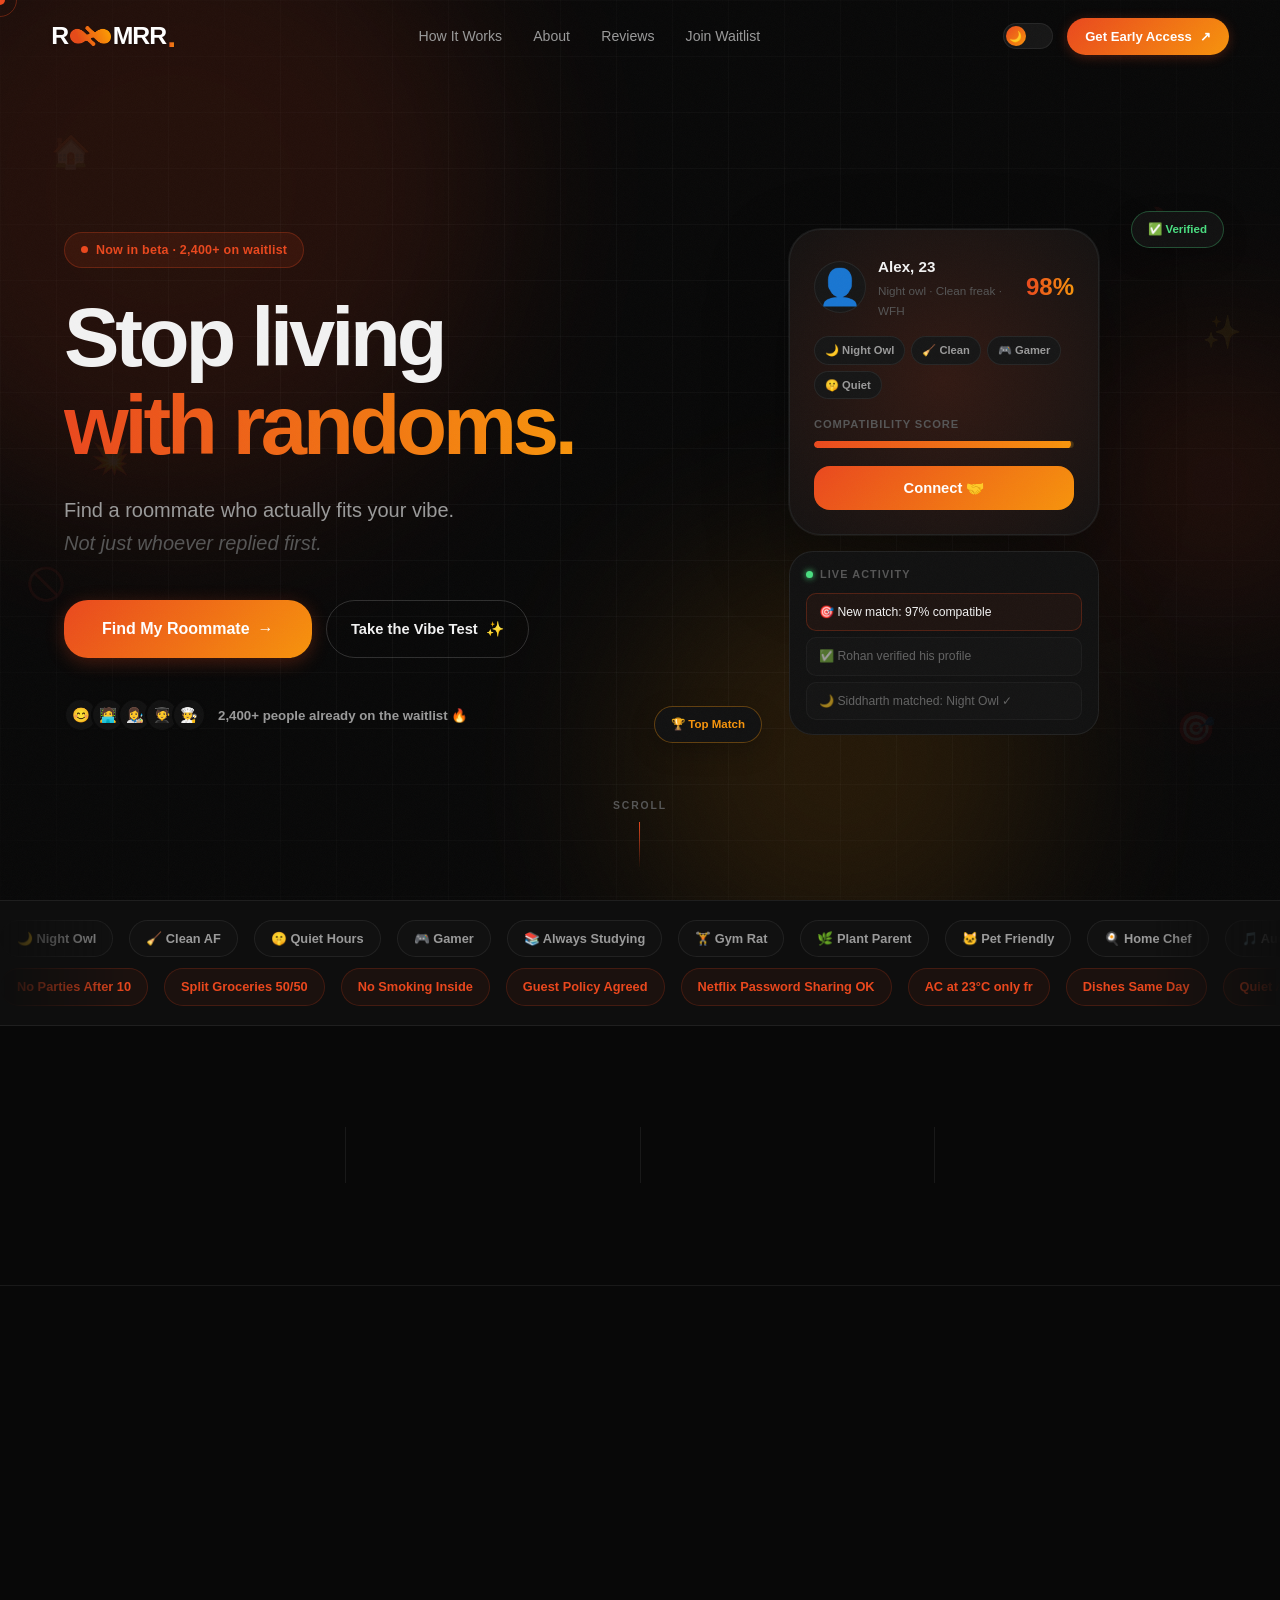
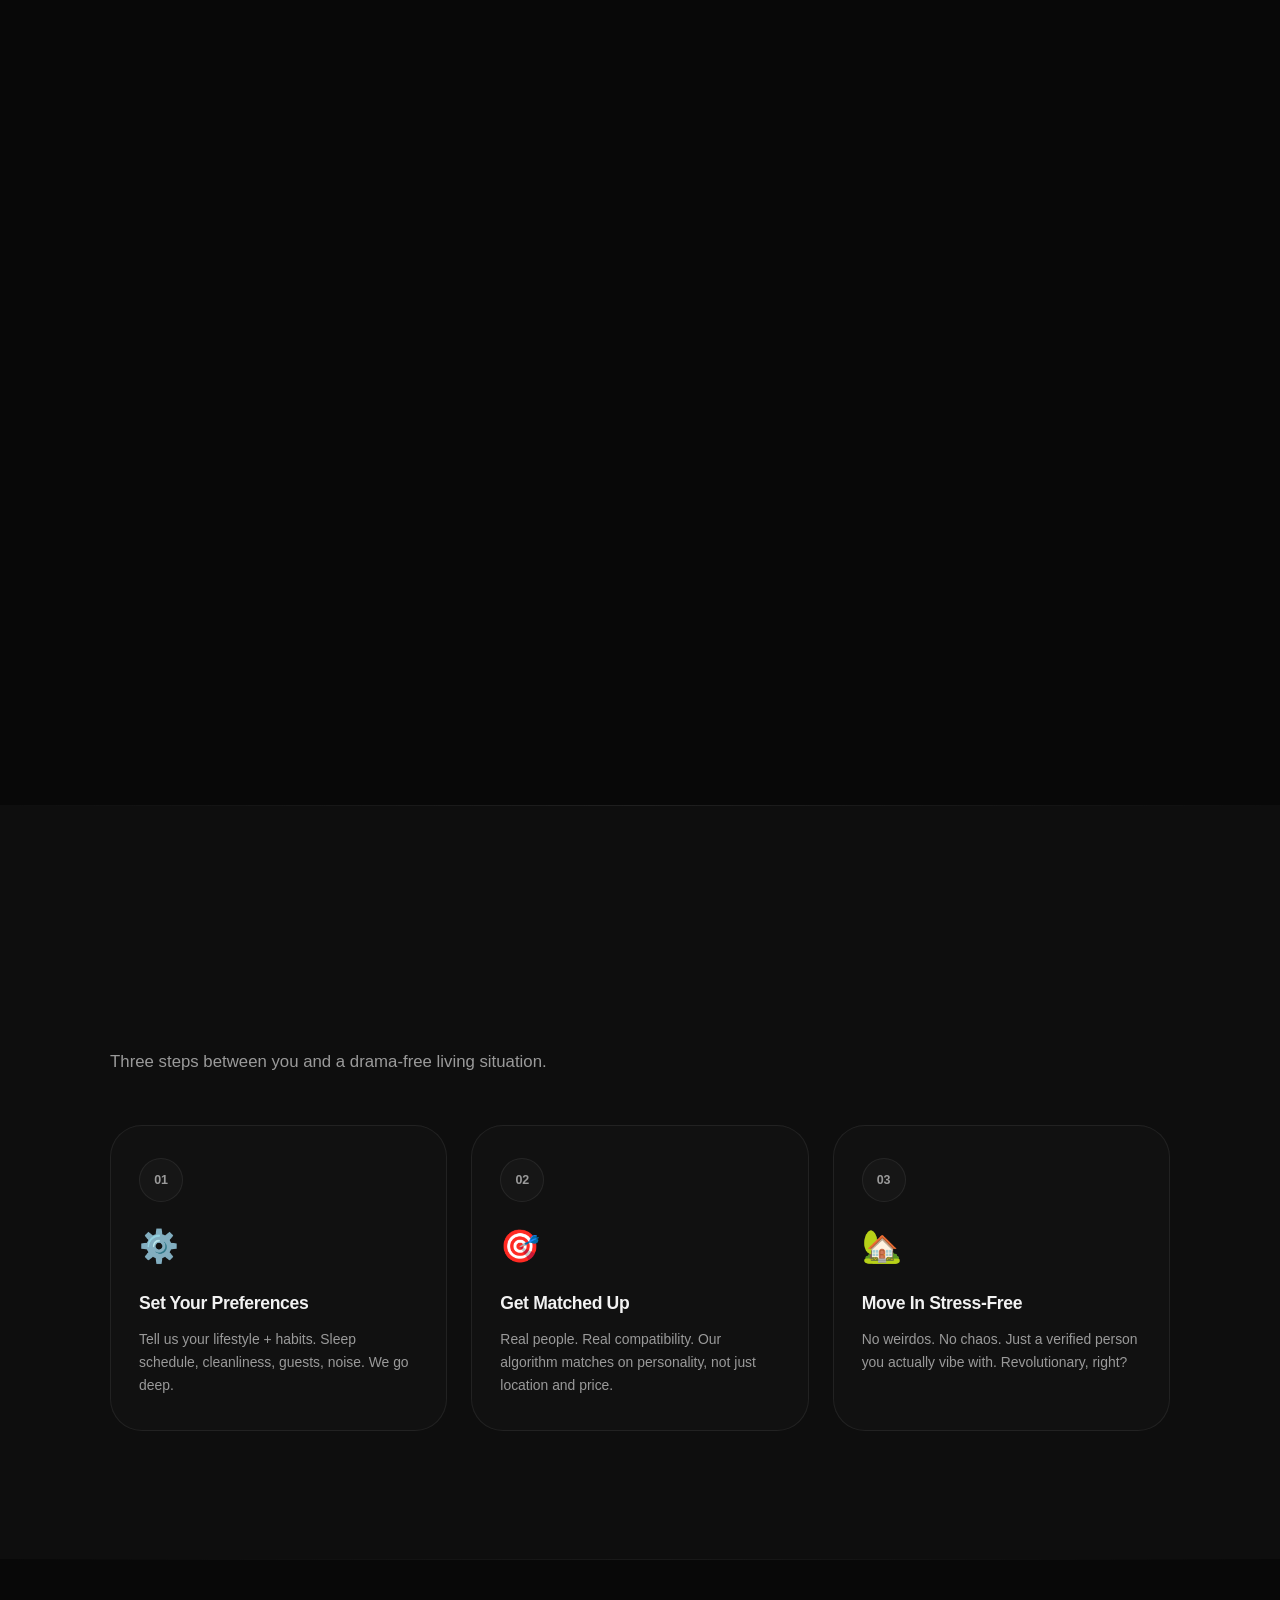
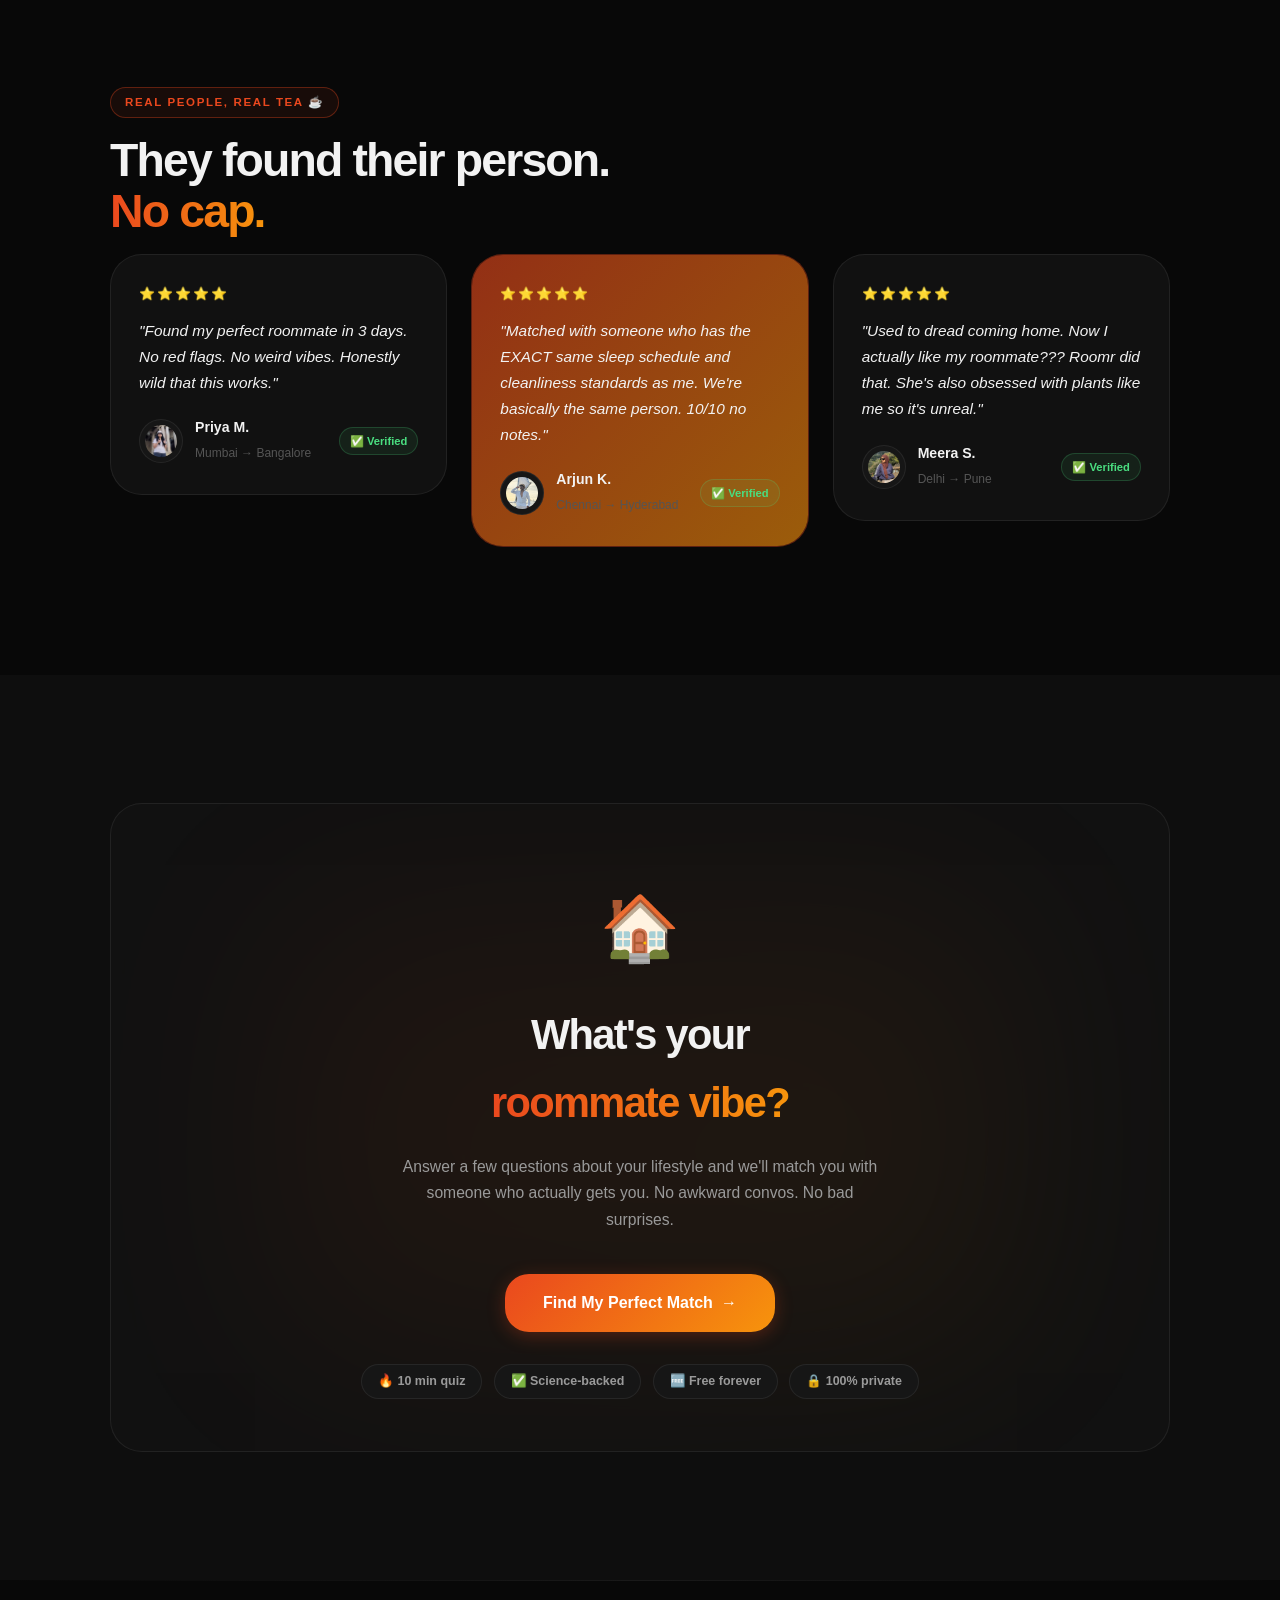
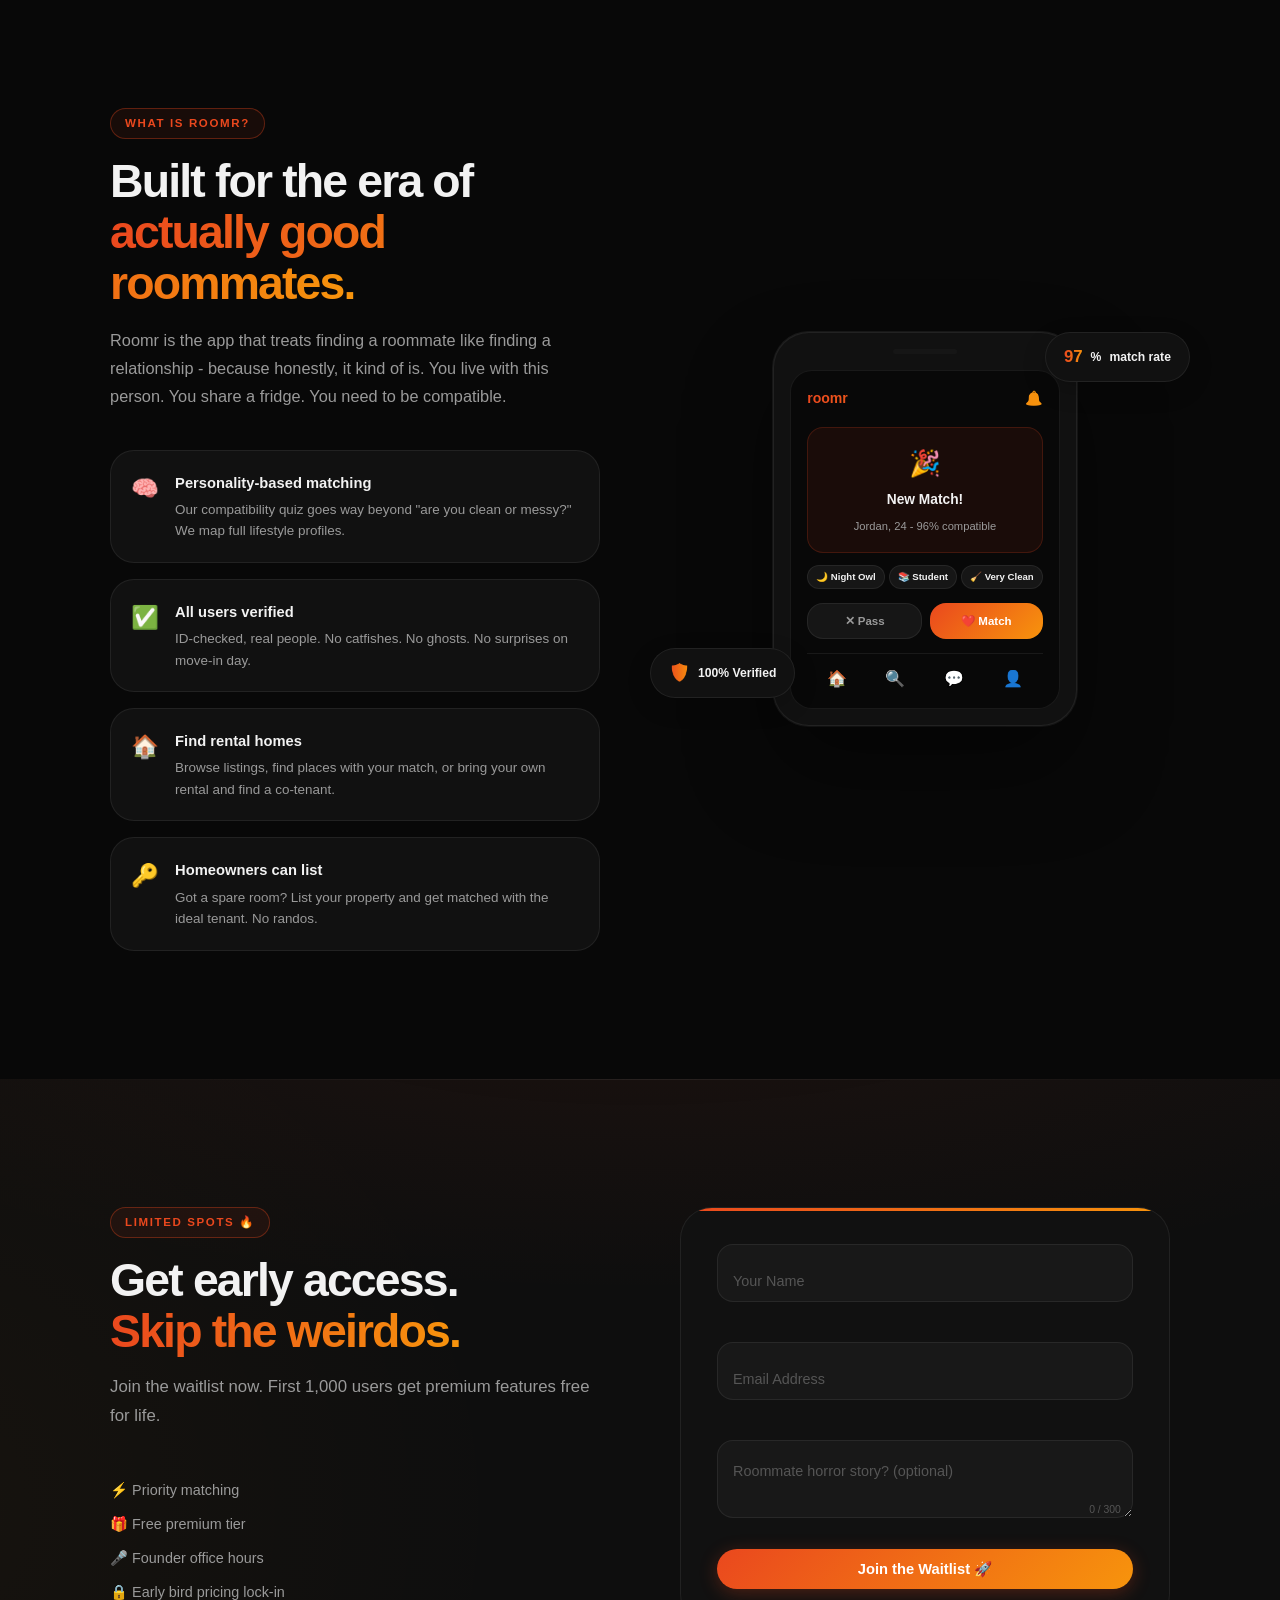
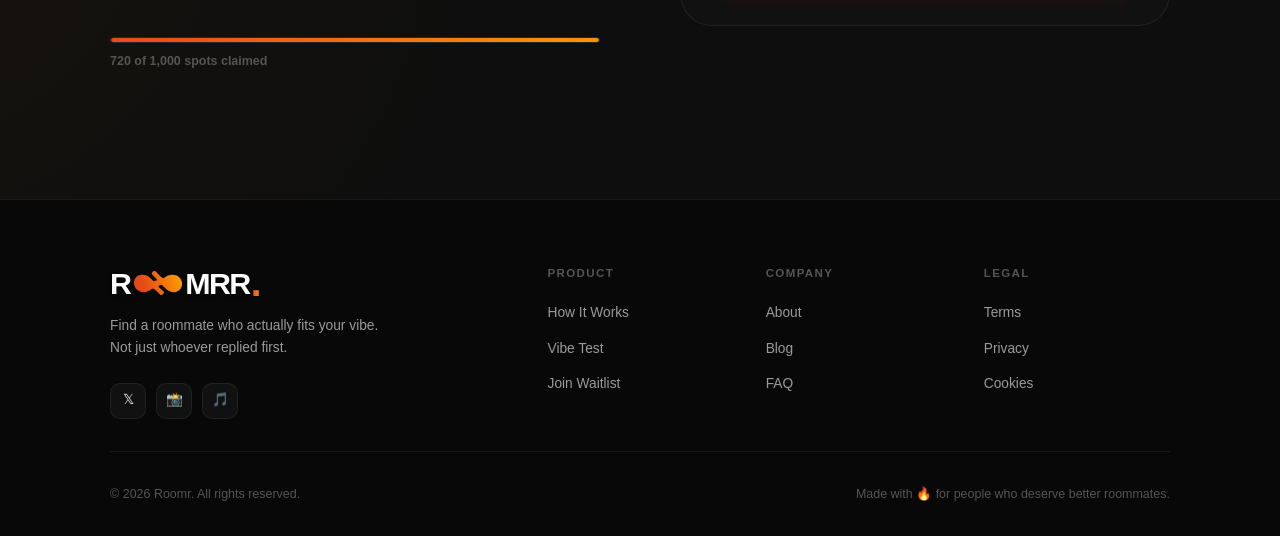
==== commit 9e51a22b: "added code" ====
--- a/index.html
+++ b/index.html
@@ -4,9 +4,11 @@
 <head>
     <meta charset="UTF-8" />
     <meta name="viewport" content="width=device-width, initial-scale=1.0" />
-    <title>Roomr - Find Your Vibe, Find Your Roommate</title>
+    <title>Roomr - Find Your Tribe</title>
     <meta name="description" content="Stop living with randoms. Find a roommate who actually fits your vibe." />
     <!-- Google Fonts removed — Manrope loaded locally via @font-face in index.css -->
+    <!-- ★ NEW: Splash screen styles (must come before index.css) -->
+    <link rel="stylesheet" href="splash.css" />
     <link rel="stylesheet" href="index.css" />
 </head>
 
@@ -43,9 +45,9 @@
 
             <!-- UPDATED LOGO: R + logo.png (replaces "oo") + MR + dot -->
             <a href="#" class="nav-logo" aria-label="Roomr home">
-                <span class="logo-letter">R</span>
+                <span class="logo-letter">r</span>
                 <img src="logo.png" class="logo-img" alt="" aria-hidden="true" />
-                <span class="logo-letter">MR</span>
+                <span class="logo-letter">mrr</span>
                 <span class="logo-dot">.</span>
             </a>
 
@@ -371,7 +373,7 @@
                     <p class="testi-quote">"Found my perfect roommate in 3 days. No red flags. No weird vibes. Honestly
                         wild that this works."</p>
                     <div class="testi-author">
-                        <span class="testi-avatar">👩‍💻</span>
+                        <span class="testi-avatar"><img src="priya.jpeg" alt="" class="image-avatar"></span>
                         <div>
                             <strong>Priya M.</strong>
                             <span>Mumbai → Bangalore</span>
@@ -385,7 +387,7 @@
                     <p class="testi-quote">"Matched with someone who has the EXACT same sleep schedule and cleanliness
                         standards as me. We're basically the same person. 10/10 no notes."</p>
                     <div class="testi-author">
-                        <span class="testi-avatar">🧑‍🎨</span>
+                        <span class="testi-avatar"><img src="arjun.jpeg" alt="" class="image-avatar"></span>
                         <div>
                             <strong>Arjun K.</strong>
                             <span>Chennai → Hyderabad</span>
@@ -399,7 +401,7 @@
                     <p class="testi-quote">"Used to dread coming home. Now I actually like my roommate??? Roomr did
                         that. She's also obsessed with plants like me so it's unreal."</p>
                     <div class="testi-author">
-                        <span class="testi-avatar">🧑‍🎓</span>
+                        <span class="testi-avatar"><img src="meera.jpeg" alt="" class="image-avatar"></span>
                         <div>
                             <strong>Meera S.</strong>
                             <span>Delhi → Pune</span>
@@ -607,9 +609,9 @@
                     <!-- UPDATED FOOTER LOGO: same R + logo.png + MR pattern -->
                     <a href="#" class="footer-logo-link" aria-label="Roomr home">
                         <span class="footer-logo">
-                            <span class="footer-logo-letter">R</span>
+                            <span class="footer-logo-letter">r</span>
                             <img src="logo.png" class="footer-logo-img" alt="" aria-hidden="true" />
-                            <span class="footer-logo-letter">MR</span>
+                            <span class="footer-logo-letter">mrr</span>
                             <span class="footer-logo-dot">.</span>
                         </span>
                     </a>
@@ -657,6 +659,8 @@
         </div>
     </footer>
 
+    <!-- ★ NEW: Splash screen logic (must load before index.js) -->
+    <script src="splash.js"></script>
     <script src="index.js"></script>
 </body>
 
--- a/splash.css
+++ b/splash.css
@@ -0,0 +1,49 @@
+/* ============================================================
+   ROOMR — splash.css
+   NEW FILE — no existing code modified.
+   Import this in index.html BEFORE index.css:
+     <link rel="stylesheet" href="splash.css" />
+     <link rel="stylesheet" href="index.css" />
+   ============================================================ */
+
+/* ── Splash overlay ── */
+ 
+#splashScreen {
+  position: fixed;
+  inset: 0;
+  z-index: 999999;
+  background: #080808;
+  display: flex;
+  flex-direction: column;
+  align-items: center;
+  justify-content: center;
+  overflow: hidden;
+  font-family: 'Manrope', 'Helvetica Neue', Helvetica, Arial, sans-serif;
+}
+ 
+/* Exit keyframe — also defined inline in splash.js as a fallback */
+@keyframes splashFadeOut {
+  0%   { opacity: 1; transform: scale(1); }
+  100% { opacity: 0; transform: scale(1.035); }
+}
+ 
+
+#splashCanvas {
+  display: block;
+  /* canvas sized dynamically by JS */
+}
+
+/* ── Fade-out transition when splash exits ── */
+#splashScreen.splash-exit {
+  animation: splashFadeOut 0.55s cubic-bezier(0.4, 0, 0.2, 1) forwards;
+}
+
+/* @keyframes splashFadeOut {
+  0%   { opacity: 1; transform: scale(1); }
+  100% { opacity: 0; transform: scale(1.04); }
+} */
+
+/* ── Hide main content until splash is done (prevents flicker) ── */
+body.splash-active {
+  overflow: hidden;
+}
--- a/index.css
+++ b/index.css
@@ -447,7 +447,7 @@
 
 /* Light mode: letters use brand orange so they stay legible on light bg */
 [data-theme="light"] .logo-letter {
-  color: var(--orange);
+  color: var(--black);
   text-shadow: none;
 }
 
@@ -2383,4 +2383,9 @@
     transition-duration: 0.01ms !important;
   }
   .reveal { opacity: 1; transform: none; }
+}
+.image-avatar{
+  width: 32px; height: 32px;
+  border-radius: 50% !important;
+  object-fit: cover;
 }
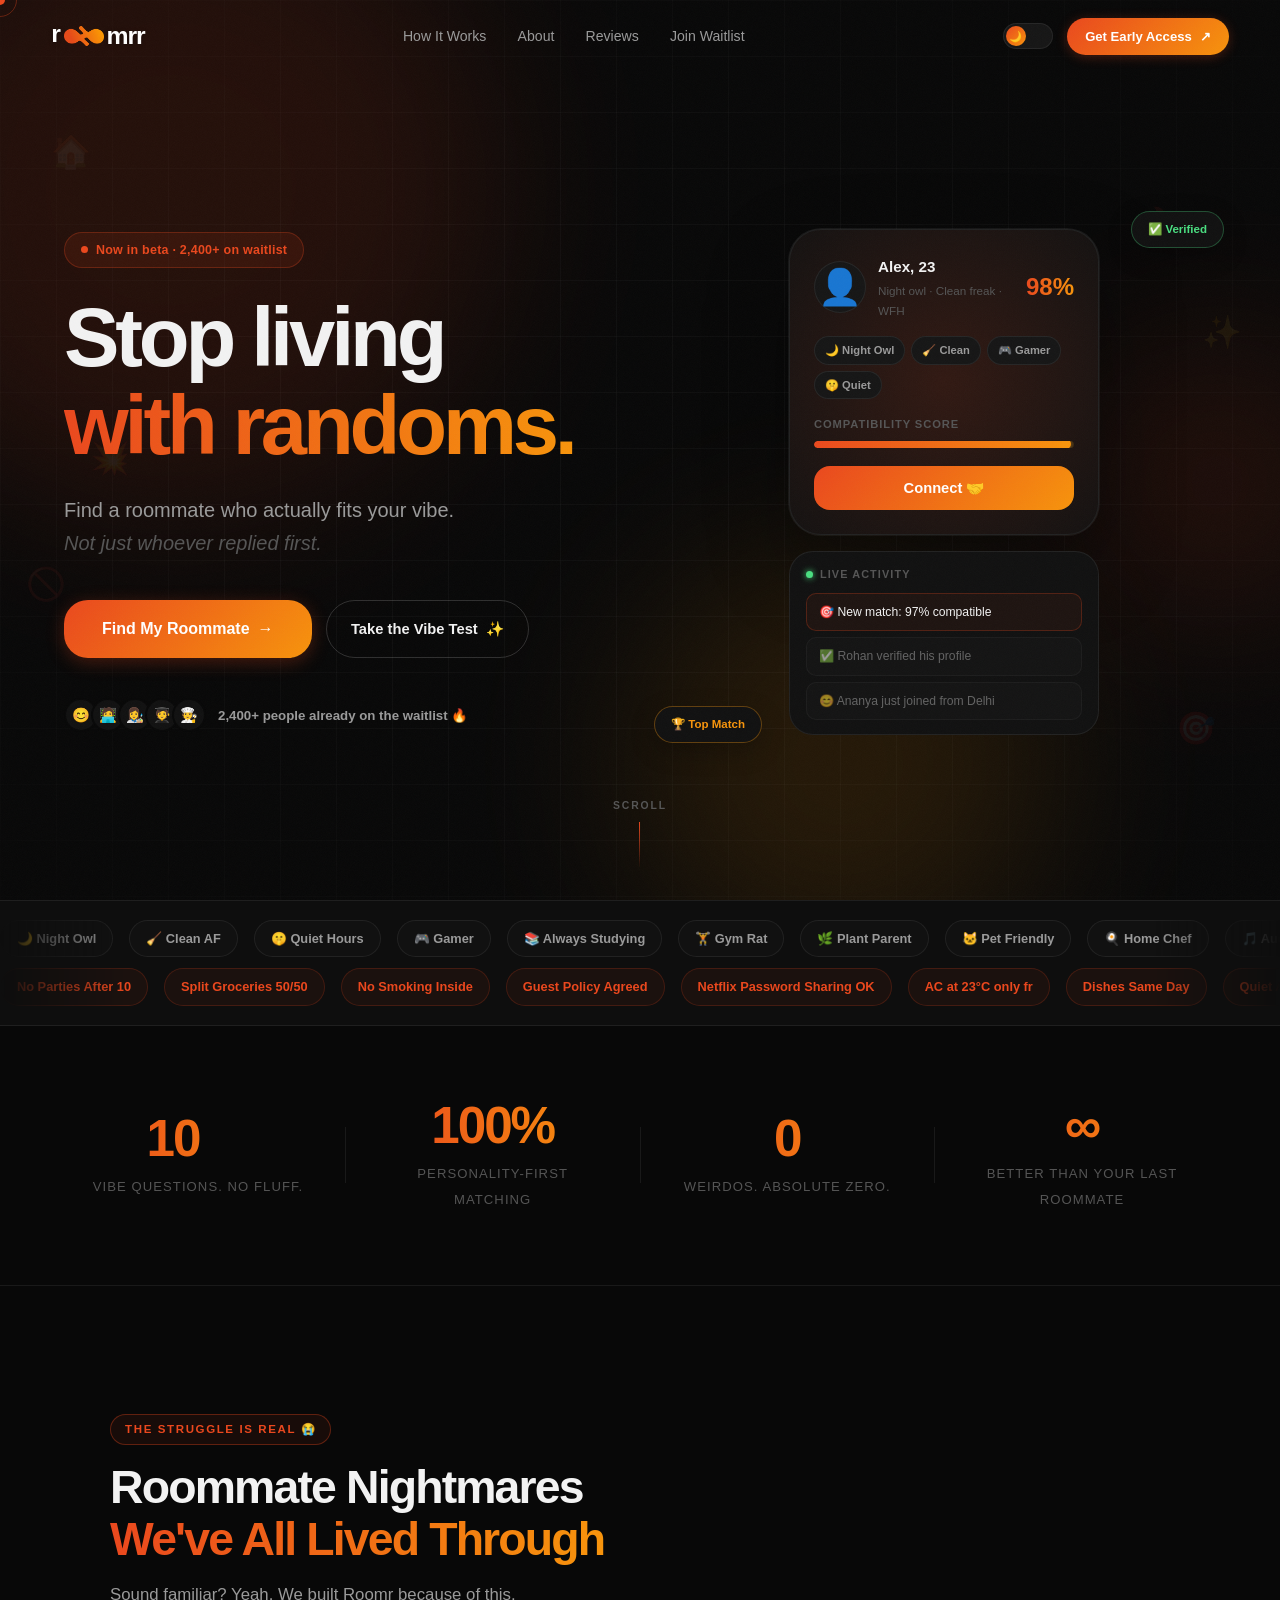
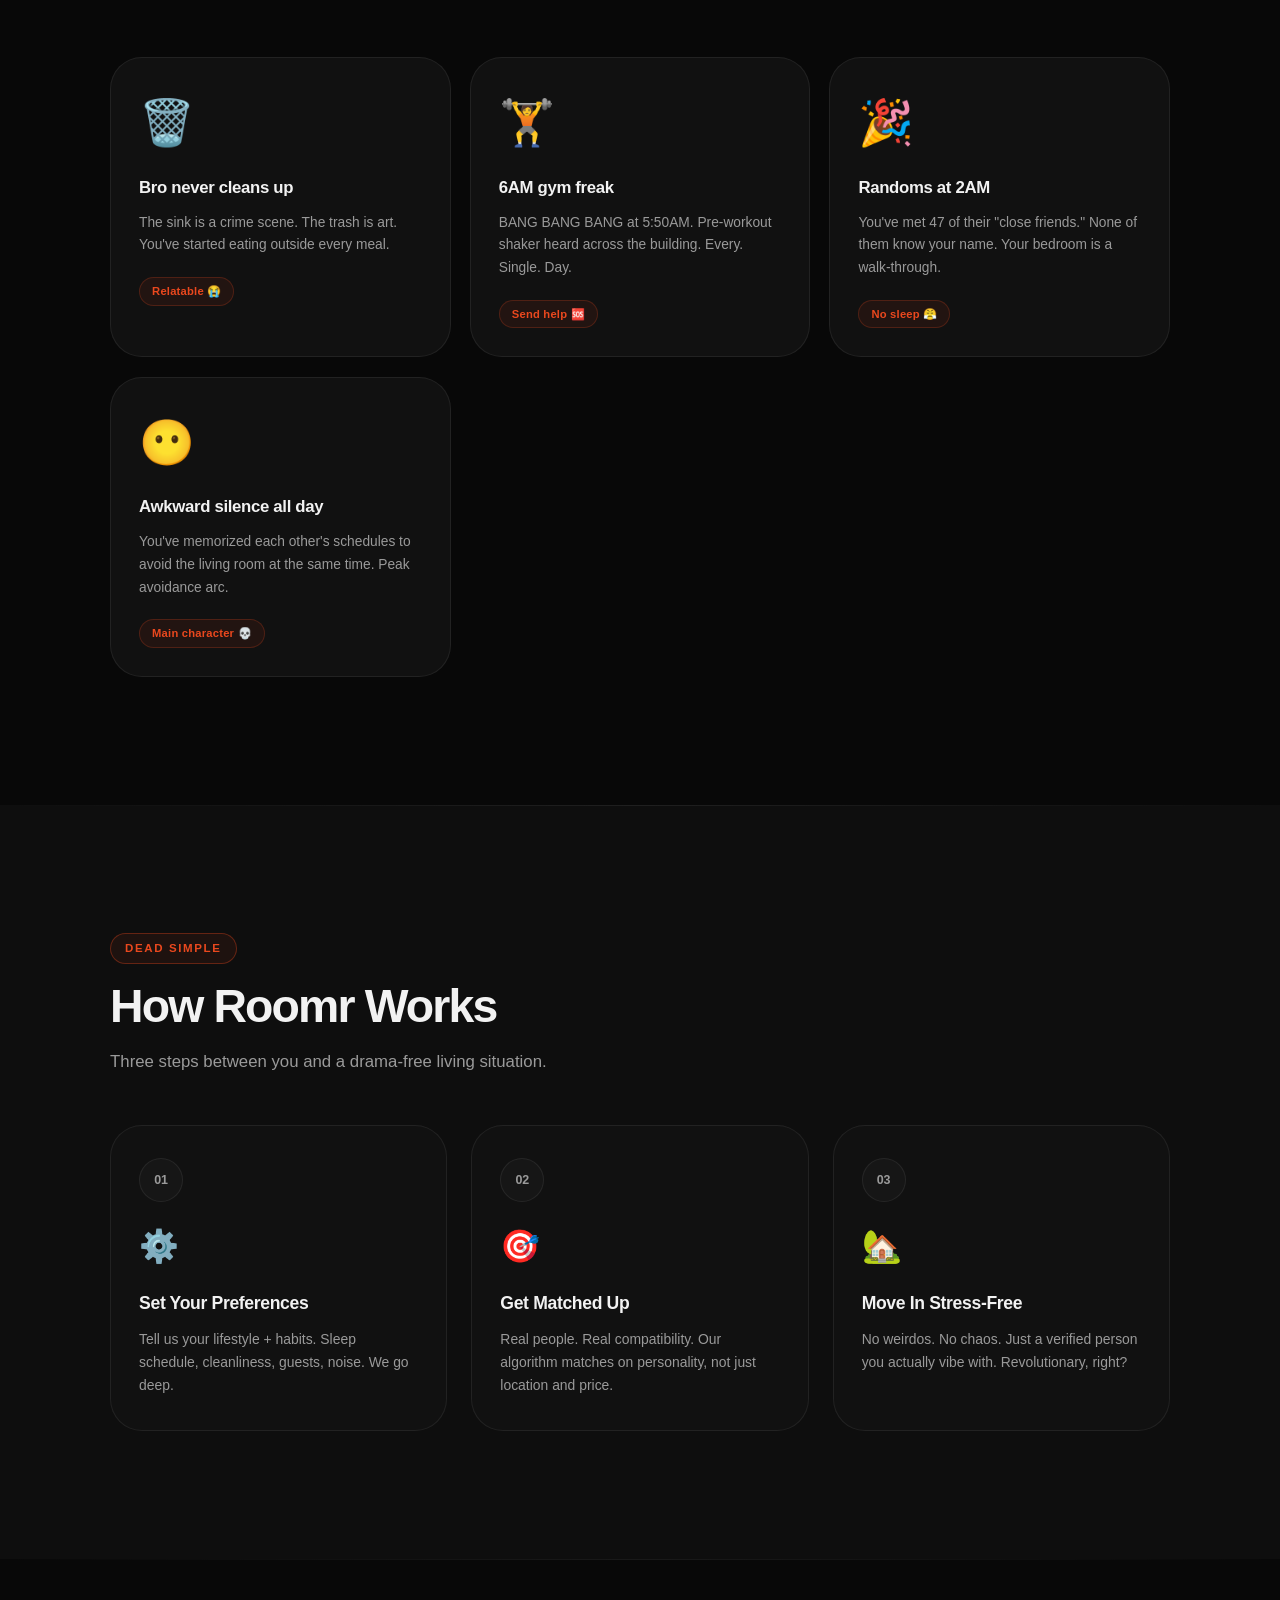
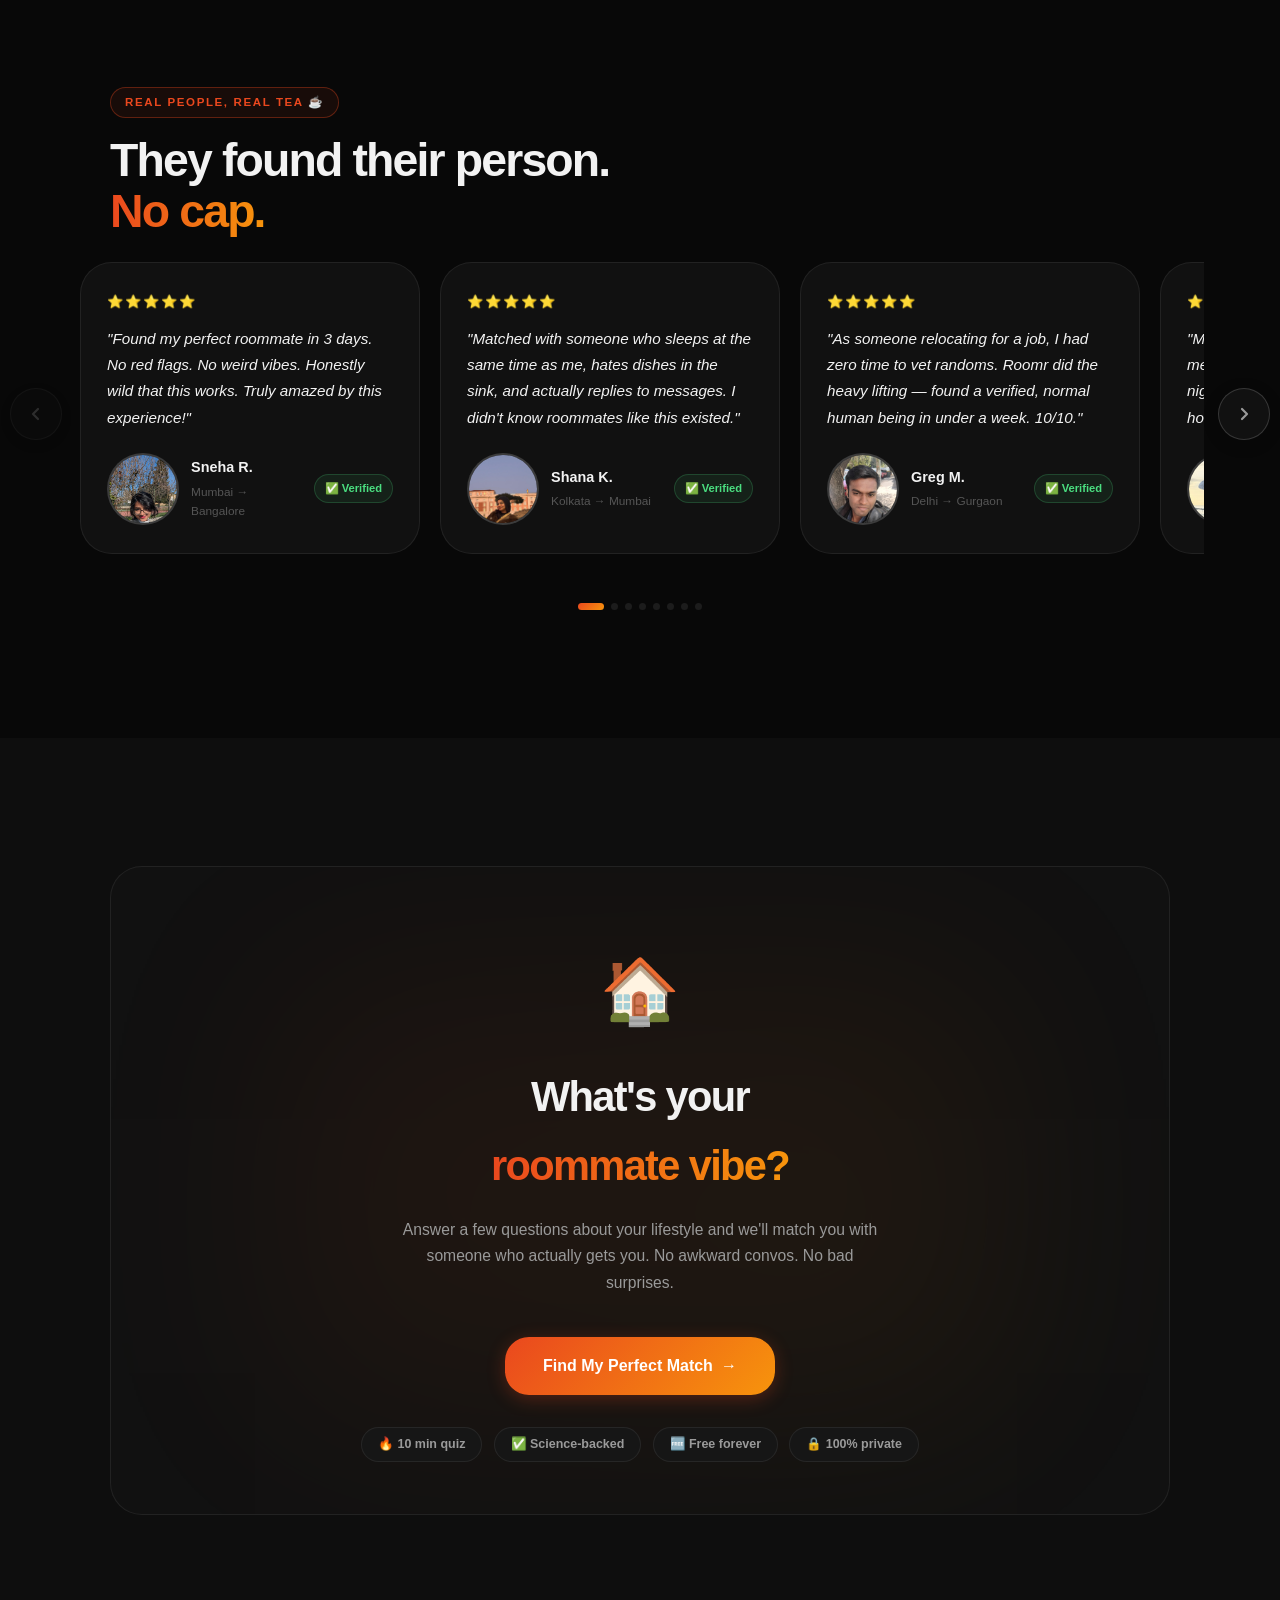
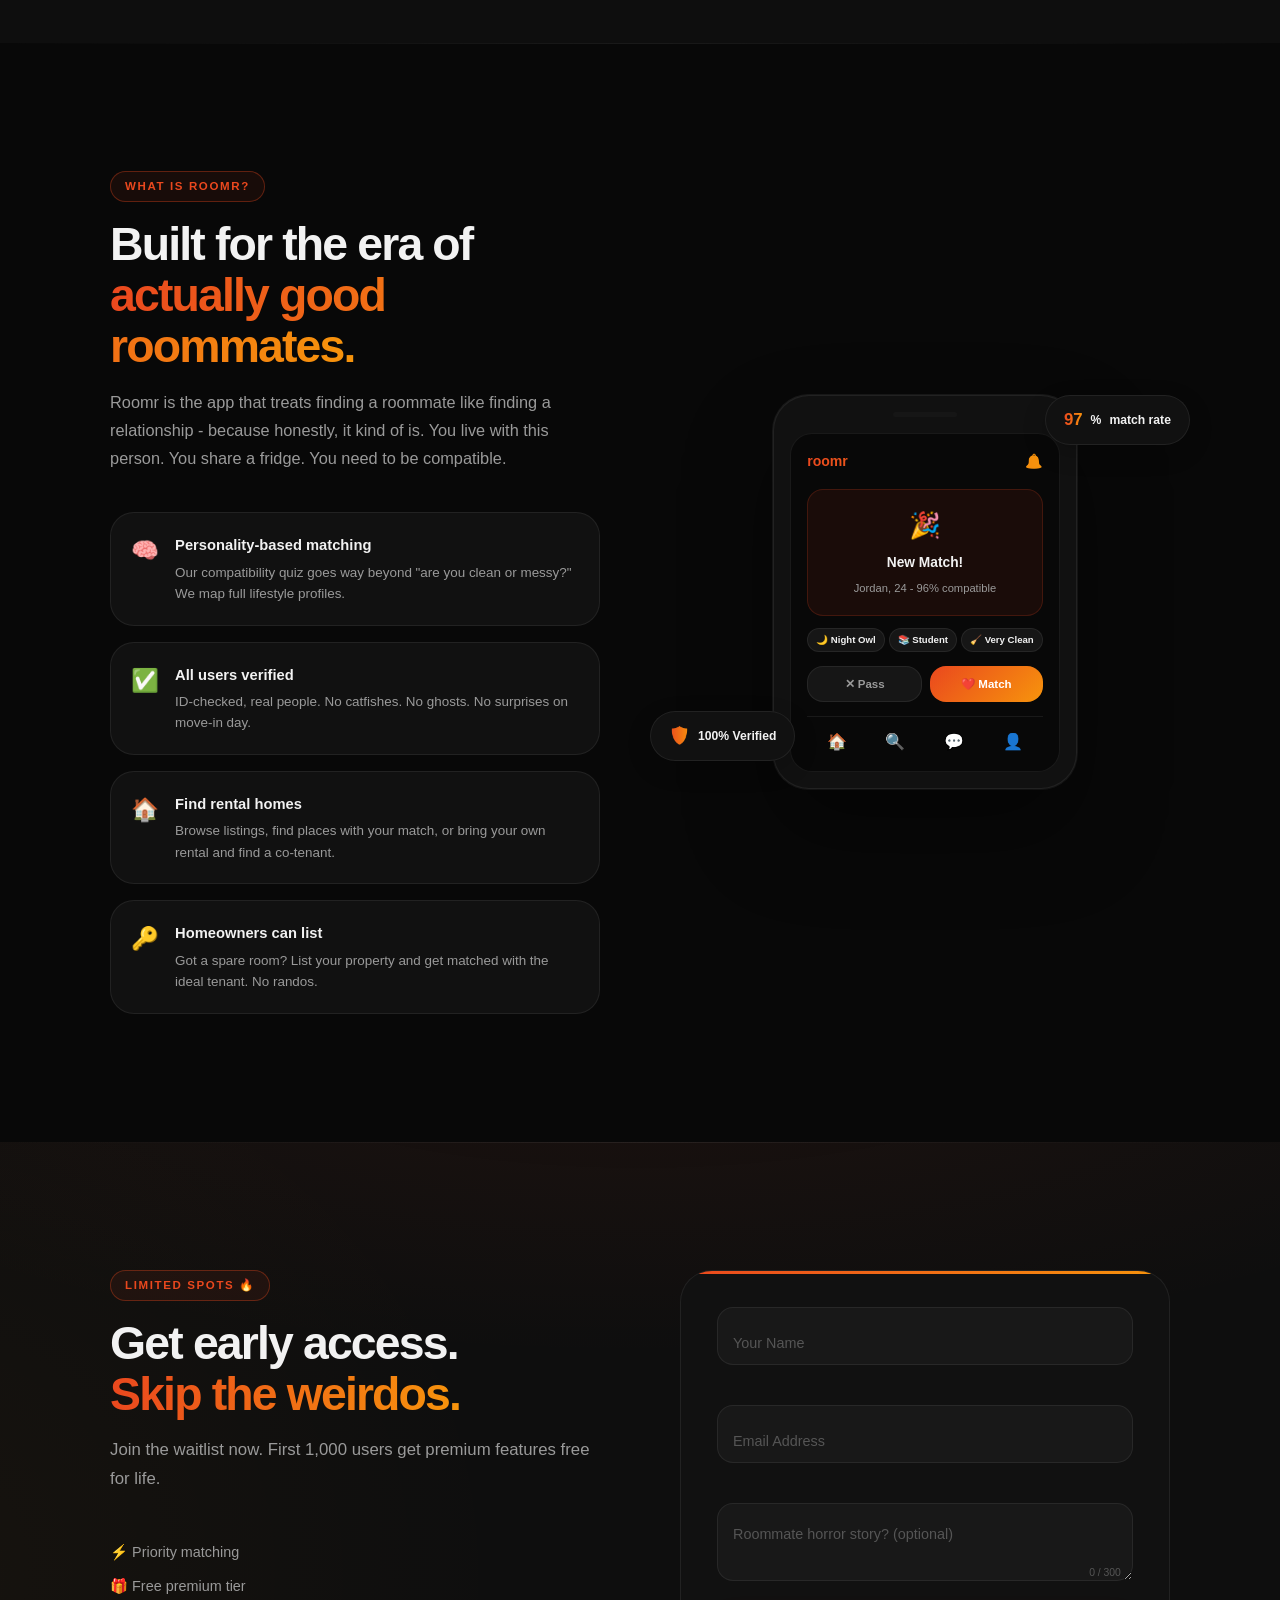
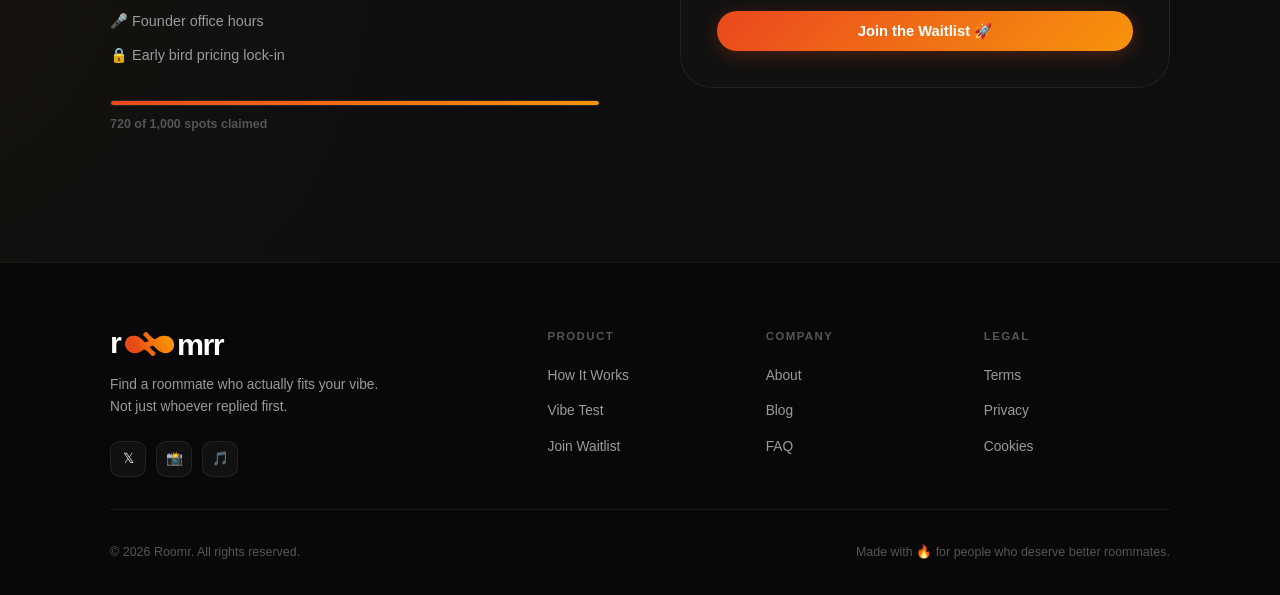
==== commit 45323e78: "formatted testimonials" ====
--- a/index.html
+++ b/index.html
@@ -6,27 +6,20 @@
     <meta name="viewport" content="width=device-width, initial-scale=1.0" />
     <title>Roomr - Find Your Tribe</title>
     <meta name="description" content="Stop living with randoms. Find a roommate who actually fits your vibe." />
-    <!-- Google Fonts removed — Manrope loaded locally via @font-face in index.css -->
-    <!-- ★ NEW: Splash screen styles (must come before index.css) -->
     <link rel="stylesheet" href="splash.css" />
     <link rel="stylesheet" href="index.css" />
 </head>
 
 <body>
 
-    <!-- NOISE TEXTURE OVERLAY -->
     <div class="noise-overlay" aria-hidden="true"></div>
-
-    <!-- SCROLL PROGRESS BAR -->
     <div class="scroll-progress" id="scrollProgress"></div>
 
-    <!-- CUSTOM CURSOR -->
     <div class="cursor" id="cursor">
         <div class="cursor-dot"></div>
     </div>
     <div class="cursor-trail" id="cursorTrail"></div>
 
-    <!-- FLOATING STICKERS -->
     <div class="floating-stickers" aria-hidden="true">
         <span class="sticker s1">🏠</span>
         <span class="sticker s2">✨</span>
@@ -36,28 +29,22 @@
         <span class="sticker s6">🔥</span>
     </div>
 
-    <!-- Mobile nav overlay backdrop -->
     <div class="nav-overlay" id="navOverlay" aria-hidden="true"></div>
 
-    <!-- ========== NAVBAR ========== -->
+    <!-- NAVBAR -->
     <nav class="navbar" id="navbar">
         <div class="nav-inner">
-
-            <!-- UPDATED LOGO: R + logo.png (replaces "oo") + MR + dot -->
             <a href="#" class="nav-logo" aria-label="Roomr home">
-                <span class="logo-letter">r</span>
+                <span class="logo-letter"  style="margin-right:2px;margin-bottom:4px">r</span>
                 <img src="logo.png" class="logo-img" alt="" aria-hidden="true" />
                 <span class="logo-letter">mrr</span>
-                <span class="logo-dot">.</span>
             </a>
-
             <ul class="nav-links" id="navLinks" role="navigation">
                 <li><a href="#how-it-works">How It Works</a></li>
                 <li><a href="#about">About</a></li>
                 <li><a href="#testimonials">Reviews</a></li>
                 <li><a href="#waitlist">Join Waitlist</a></li>
             </ul>
-
             <div class="nav-actions">
                 <label class="theme-toggle" aria-label="Toggle dark/light mode">
                     <input type="checkbox" id="themeToggle" />
@@ -79,7 +66,7 @@
         </div>
     </nav>
 
-    <!-- ========== HERO ========== -->
+    <!-- HERO -->
     <section class="hero" id="hero">
         <div class="hero-bg">
             <div class="mesh-blob blob-1"></div>
@@ -87,23 +74,19 @@
             <div class="mesh-blob blob-3"></div>
             <div class="grid-overlay"></div>
         </div>
-
         <div class="hero-content">
             <div class="hero-badge reveal">
                 <span class="badge-dot"></span>
                 Now in beta · 2,400+ on waitlist
             </div>
-
             <h1 class="hero-headline reveal">
                 Stop living<br />
                 <span class="gradient-text" data-text="with randoms.">with randoms.</span>
             </h1>
-
             <p class="hero-sub reveal">
                 Find a roommate who actually fits your vibe.<br />
                 <em>Not just whoever replied first.</em>
             </p>
-
             <div class="hero-ctas reveal">
                 <a href="#waitlist" class="btn btn-primary btn-large magnetic">
                     <span>Find My Roommate</span>
@@ -114,7 +97,6 @@
                     <span>✨</span>
                 </a>
             </div>
-
             <div class="social-proof reveal">
                 <div class="proof-avatars">
                     <span class="avatar">😊</span>
@@ -126,9 +108,7 @@
                 <span class="proof-text">2,400+ people already on the waitlist 🔥</span>
             </div>
         </div>
-
         <div class="hero-visual reveal">
-            <!-- Main match card -->
             <div class="match-card">
                 <div class="match-card-glow"></div>
                 <div class="match-card-inner">
@@ -155,8 +135,6 @@
                     <button class="match-btn ripple">Connect 🤝</button>
                 </div>
             </div>
-
-            <!-- Activity Feed -->
             <div class="activity-feed reveal">
                 <div class="activity-header">
                     <span class="activity-dot"></span>
@@ -168,18 +146,16 @@
                     <div class="activity-item">✅ Rohan verified his profile</div>
                 </div>
             </div>
-
             <div class="hero-badge-float badge-float-1">✅ Verified</div>
             <div class="hero-badge-float badge-float-2">🏆 Top Match</div>
         </div>
-
         <div class="scroll-indicator">
             <span>Scroll</span>
             <div class="scroll-line"></div>
         </div>
     </section>
 
-    <!-- ========== MARQUEE TICKER ========== -->
+    <!-- MARQUEE -->
     <div class="marquee-section" aria-hidden="true">
         <div class="marquee-track marquee-left">
             <div class="marquee-inner">
@@ -231,42 +207,34 @@
         </div>
     </div>
 
-    <!-- ========== STATS STRIP ========== -->
+    <!-- STATS -->
     <section class="stats-strip">
         <div class="container">
             <div class="stats-grid">
-
                 <div class="stat-block reveal">
                     <span class="stat-number">10<span class="stat-unit">min</span></span>
                     <span class="stat-label">Vibe Questions. No fluff.</span>
                 </div>
-
                 <div class="stat-divider"></div>
-
                 <div class="stat-block reveal" data-delay="100">
                     <span class="stat-number">100%</span>
                     <span class="stat-label">Personality-first matching</span>
                 </div>
-
                 <div class="stat-divider"></div>
-
                 <div class="stat-block reveal" data-delay="200">
                     <span class="stat-number">0</span>
                     <span class="stat-label">Weirdos. Absolute zero.</span>
                 </div>
-
                 <div class="stat-divider"></div>
-
                 <div class="stat-block reveal" data-delay="300">
                     <span class="stat-number">∞</span>
                     <span class="stat-label">Better than your last roommate</span>
                 </div>
-
-            </div>
-        </div>
-    </section>
-
-    <!-- ========== MEME SECTION ========== -->
+            </div>
+        </div>
+    </section>
+
+    <!-- MEMES -->
     <section class="memes" id="memes">
         <div class="container">
             <div class="section-label reveal">The struggle is real 😭</div>
@@ -275,7 +243,6 @@
                 <span class="gradient-text">We've All Lived Through</span>
             </h2>
             <p class="section-sub reveal">Sound familiar? Yeah. We built Roomr because of this.</p>
-
             <div class="meme-grid">
                 <div class="meme-card reveal tilt-card" data-delay="0">
                     <div class="meme-card-inner">
@@ -286,35 +253,29 @@
                     </div>
                     <div class="card-shine"></div>
                 </div>
-
                 <div class="meme-card reveal tilt-card" data-delay="100">
                     <div class="meme-card-inner">
                         <div class="meme-emoji">🏋️</div>
                         <h3>6AM gym freak</h3>
-                        <p>BANG BANG BANG at 5:50AM. Pre-workout shaker heard across the building. Every. Single. Day.
-                        </p>
+                        <p>BANG BANG BANG at 5:50AM. Pre-workout shaker heard across the building. Every. Single. Day.</p>
                         <div class="meme-tag">Send help 🆘</div>
                     </div>
                     <div class="card-shine"></div>
                 </div>
-
                 <div class="meme-card reveal tilt-card" data-delay="200">
                     <div class="meme-card-inner">
                         <div class="meme-emoji">🎉</div>
                         <h3>Randoms at 2AM</h3>
-                        <p>You've met 47 of their "close friends." None of them know your name. Your bedroom is a
-                            walk-through.</p>
+                        <p>You've met 47 of their "close friends." None of them know your name. Your bedroom is a walk-through.</p>
                         <div class="meme-tag">No sleep 😤</div>
                     </div>
                     <div class="card-shine"></div>
                 </div>
-
                 <div class="meme-card reveal tilt-card" data-delay="300">
                     <div class="meme-card-inner">
                         <div class="meme-emoji">😶</div>
                         <h3>Awkward silence all day</h3>
-                        <p>You've memorized each other's schedules to avoid the living room at the same time. Peak
-                            avoidance arc.</p>
+                        <p>You've memorized each other's schedules to avoid the living room at the same time. Peak avoidance arc.</p>
                         <div class="meme-tag">Main character 💀</div>
                     </div>
                     <div class="card-shine"></div>
@@ -323,13 +284,12 @@
         </div>
     </section>
 
-    <!-- ========== HOW IT WORKS ========== -->
+    <!-- HOW IT WORKS -->
     <section class="how-it-works" id="how-it-works">
         <div class="container">
             <div class="section-label reveal">Dead simple</div>
             <h2 class="section-title reveal">How Roomr Works</h2>
             <p class="section-sub reveal">Three steps between you and a drama-free living situation.</p>
-
             <div class="steps-grid">
                 <div class="step-card reveal" data-delay="0">
                     <div class="step-connector"></div>
@@ -338,16 +298,13 @@
                     <h3>Set Your Preferences</h3>
                     <p>Tell us your lifestyle + habits. Sleep schedule, cleanliness, guests, noise. We go deep.</p>
                 </div>
-
                 <div class="step-card reveal" data-delay="150">
                     <div class="step-connector"></div>
                     <div class="step-num-badge">02</div>
                     <div class="step-icon">🎯</div>
                     <h3>Get Matched Up</h3>
-                    <p>Real people. Real compatibility. Our algorithm matches on personality, not just location and
-                        price.</p>
-                </div>
-
+                    <p>Real people. Real compatibility. Our algorithm matches on personality, not just location and price.</p>
+                </div>
                 <div class="step-card reveal" data-delay="300">
                     <div class="step-num-badge">03</div>
                     <div class="step-icon">🏡</div>
@@ -358,7 +315,7 @@
         </div>
     </section>
 
-    <!-- ========== TESTIMONIALS ========== -->
+    <!-- TESTIMONIALS -->
     <section class="testimonials" id="testimonials">
         <div class="container">
             <div class="section-label reveal">Real people, real tea ☕</div>
@@ -367,53 +324,126 @@
                 <span class="gradient-text">No cap.</span>
             </h2>
 
-            <div class="testi-grid">
-                <div class="testi-card reveal" data-delay="0">
-                    <div class="testi-stars">⭐⭐⭐⭐⭐</div>
-                    <p class="testi-quote">"Found my perfect roommate in 3 days. No red flags. No weird vibes. Honestly
-                        wild that this works."</p>
-                    <div class="testi-author">
-                        <span class="testi-avatar"><img src="priya.jpeg" alt="" class="image-avatar"></span>
-                        <div>
-                            <strong>Priya M.</strong>
-                            <span>Mumbai → Bangalore</span>
-                        </div>
-                        <div class="testi-verified">✅ Verified</div>
-                    </div>
-                </div>
-
-                <div class="testi-card reveal testi-featured" data-delay="120">
-                    <div class="testi-stars">⭐⭐⭐⭐⭐</div>
-                    <p class="testi-quote">"Matched with someone who has the EXACT same sleep schedule and cleanliness
-                        standards as me. We're basically the same person. 10/10 no notes."</p>
-                    <div class="testi-author">
-                        <span class="testi-avatar"><img src="arjun.jpeg" alt="" class="image-avatar"></span>
-                        <div>
-                            <strong>Arjun K.</strong>
-                            <span>Chennai → Hyderabad</span>
-                        </div>
-                        <div class="testi-verified">✅ Verified</div>
-                    </div>
-                </div>
-
-                <div class="testi-card reveal" data-delay="240">
-                    <div class="testi-stars">⭐⭐⭐⭐⭐</div>
-                    <p class="testi-quote">"Used to dread coming home. Now I actually like my roommate??? Roomr did
-                        that. She's also obsessed with plants like me so it's unreal."</p>
-                    <div class="testi-author">
-                        <span class="testi-avatar"><img src="meera.jpeg" alt="" class="image-avatar"></span>
-                        <div>
-                            <strong>Meera S.</strong>
-                            <span>Delhi → Pune</span>
-                        </div>
-                        <div class="testi-verified">✅ Verified</div>
-                    </div>
-                </div>
-            </div>
-        </div>
-    </section>
-
-    <!-- ========== QUIZ CTA ========== -->
+            <div class="testi-carousel-wrapper reveal">
+
+                <!-- Prev button -->
+                <button style="margin-left:-100px" class="testi-arrow testi-prev" id="testiPrev" aria-label="Previous testimonial">
+                    <svg width="20" height="20" viewBox="0 0 20 20" fill="none" xmlns="http://www.w3.org/2000/svg">
+                        <path d="M12 15L7 10L12 5" stroke="currentColor" stroke-width="2.2" stroke-linecap="round" stroke-linejoin="round"/>
+                    </svg>
+                </button>
+
+                <!-- Scrollable track -->
+                <div style="margin-left:-100px;margin-right:-100px"  class="testi-track" id="testiTrack">
+
+                    <!-- 1 — Priya -->
+                    <article class="testi-card">
+                        <div class="testi-stars">⭐⭐⭐⭐⭐</div>
+                        <p class="testi-quote">"Found my perfect roommate in 3 days. No red flags. No weird vibes. Honestly wild that this works. Truly amazed by this experience!"</p>
+                        <div class="testi-author">
+                            <div class="testi-avatar"><img src="sneha.jpeg" alt="Priya M." /></div>
+                            <div class="testi-info"><strong>Sneha R.</strong><span>Mumbai → Bangalore</span></div>
+                            <div class="testi-badge">✅ Verified</div>
+                        </div>
+                    </article>
+
+                   
+
+                    <!-- 5 — Shana -->
+                    <article class="testi-card testi-featured">
+                        <div class="testi-stars">⭐⭐⭐⭐⭐</div>
+                        <p class="testi-quote">"Matched with someone who sleeps at the same time as me, hates dishes in the sink, and actually replies to messages. I didn't know roommates like this existed."</p>
+                        <div class="testi-author">
+                            <div class="testi-avatar"><img src="shana.jpeg" alt="Shana K." /></div>
+                            <div class="testi-info"><strong>Shana K.</strong><span>Kolkata → Mumbai</span></div>
+                            <div class="testi-badge">✅ Verified</div>
+                        </div>
+                    </article>
+
+                    <!-- 6 — Greg -->
+                    <article class="testi-card">
+                        <div class="testi-stars">⭐⭐⭐⭐⭐</div>
+                        <p class="testi-quote">"As someone relocating for a job, I had zero time to vet randoms. Roomr did the heavy lifting — found a verified, normal human being in under a week. 10/10."</p>
+                        <div class="testi-author">
+                            <div class="testi-avatar"><img src="greg.jpeg" alt="Greg M." /></div>
+                            <div class="testi-info"><strong>Greg M.</strong><span>Delhi → Gurgaon</span></div>
+                            <div class="testi-badge">✅ Verified</div>
+                        </div>
+                    </article>
+
+                    <!-- 7 — Aditya -->
+                    <article class="testi-card">
+                        <div class="testi-stars">⭐⭐⭐⭐⭐</div>
+                        <p class="testi-quote">"My previous roommate was an actual menace. Roomr matched me with a fellow night-owl WFH guy who respects quiet hours. We co-exist in absolute peace."</p>
+                        <div class="testi-author">
+                            <div class="testi-avatar"><img src="aditya.jpeg" alt="Aditya S." /></div>
+                            <div class="testi-info"><strong>Aditya S.</strong><span>Chennai → Bangalore</span></div>
+                            <div class="testi-badge">✅ Verified</div>
+                        </div>
+                    </article>
+
+                    <!-- 8 — Chetan -->
+                    <article class="testi-card testi-featured">
+                        <div class="testi-stars">⭐⭐⭐⭐⭐</div>
+                        <p class="testi-quote">"The compatibility quiz caught things I didn't think to mention — like the AC being 23°C. My roommate and I set it to that every time. Zero arguments."</p>
+                        <div class="testi-author">
+                            <div class="testi-avatar"><img src="chetan.jpeg" alt="Chetan P." /></div>
+                            <div class="testi-info"><strong>Chetan P.</strong><span>Kolkata → Hyderabad</span></div>
+                            <div class="testi-badge">✅ Verified</div>
+                        </div>
+                    </article>
+
+                    <!-- 9 — Vaishnavi -->
+                    <article class="testi-card">
+                        <div class="testi-stars">⭐⭐⭐⭐⭐</div>
+                        <p class="testi-quote">"I used to dread coming home. Now I actually like my roommate? She's also obsessed with plants like me. Roomr really understood the assignment fr fr."</p>
+                        <div class="testi-author">
+                            <div class="testi-avatar"><img src="vaishnavi.jpeg" alt="Vaishnavi N." /></div>
+                            <div class="testi-info"><strong>Vaishnavi N.</strong><span>Nagpur → Pune</span></div>
+                            <div class="testi-badge">✅ Verified</div>
+                        </div>
+                    </article>
+
+                    <!-- 10 — Shreeja -->
+                    <article class="testi-card">
+                        <div class="testi-stars">⭐⭐⭐⭐⭐</div>
+                        <p class="testi-quote">"Honestly thought this would be another scammy app. But verification is real, matching is smart, and my roommate is an actual legend. No notes whatsoever."</p>
+                        <div class="testi-author">
+                            <div class="testi-avatar"><img src="shreeja.jpeg" alt="Shreeja V." /></div>
+                            <div class="testi-info"><strong>Shreeja V.</strong><span>Bangalore → Delhi</span></div>
+                            <div class="testi-badge">✅ Verified</div>
+                        </div>
+                    </article>
+
+                    <!-- 11 — Tisha -->
+                    <article class="testi-card testi-featured">
+                        <div class="testi-stars">⭐⭐⭐⭐⭐</div>
+                        <p class="testi-quote">"Three days on the app and I had a 96% match. We both love cooking, hate loud guests, and sleep before midnight. It felt like the algorithm read my mind."</p>
+                        <div class="testi-author">
+                            <div class="testi-avatar"><img src="tisha.jpeg" alt="Tisha A." /></div>
+                            <div class="testi-info"><strong>Tisha A.</strong><span>Jaipur → Mumbai</span></div>
+                            <div class="testi-badge">✅ Verified</div>
+                        </div>
+                    </article>
+
+                </div><!-- /.testi-track -->
+
+                <!-- Next button -->
+                <button style="margin-left:100px" class="testi-arrow testi-next" id="testiNext" aria-label="Next testimonial">
+                    <svg width="20" height="20" viewBox="0 0 20 20" fill="none" xmlns="http://www.w3.org/2000/svg">
+                        <path d="M8 5L13 10L8 15" stroke="currentColor" stroke-width="2.2" stroke-linecap="round" stroke-linejoin="round"/>
+                    </svg>
+                </button>
+
+            </div><!-- /.testi-carousel-wrapper -->
+
+            <!-- Dot indicators -->
+            <div class="testi-dots" id="testiDots"></div>
+
+        </div>
+    </section>
+
+    <!-- QUIZ CTA -->
     <section class="quiz-cta" id="quiz">
         <div class="container">
             <div class="quiz-box reveal">
@@ -421,8 +451,7 @@
                 <div class="quiz-content">
                     <span class="quiz-emoji">🏠</span>
                     <h2>What's your<br /><span class="gradient-text">roommate vibe?</span></h2>
-                    <p>Answer a few questions about your lifestyle and we'll match you with someone who actually gets
-                        you. No awkward convos. No bad surprises.</p>
+                    <p>Answer a few questions about your lifestyle and we'll match you with someone who actually gets you. No awkward convos. No bad surprises.</p>
                     <a href="#waitlist" class="btn btn-primary btn-large magnetic">
                         <span>Find My Perfect Match</span>
                         <span class="btn-arrow">→</span>
@@ -438,7 +467,7 @@
         </div>
     </section>
 
-    <!-- ========== ABOUT ========== -->
+    <!-- ABOUT -->
     <section class="about" id="about">
         <div class="container">
             <div class="about-grid">
@@ -449,17 +478,14 @@
                         <span class="gradient-text">actually good roommates.</span>
                     </h2>
                     <p class="about-body reveal">
-                        Roomr is the app that treats finding a roommate like finding a relationship - because honestly,
-                        it kind of is. You live with this person. You share a fridge. You need to be compatible.
+                        Roomr is the app that treats finding a roommate like finding a relationship - because honestly, it kind of is. You live with this person. You share a fridge. You need to be compatible.
                     </p>
-
                     <ul class="about-features">
                         <li class="about-feature reveal" data-delay="0">
                             <span class="feature-icon">🧠</span>
                             <div>
                                 <strong>Personality-based matching</strong>
-                                <p>Our compatibility quiz goes way beyond "are you clean or messy?" We map full
-                                    lifestyle profiles.</p>
+                                <p>Our compatibility quiz goes way beyond "are you clean or messy?" We map full lifestyle profiles.</p>
                             </div>
                         </li>
                         <li class="about-feature reveal" data-delay="100">
@@ -473,21 +499,18 @@
                             <span class="feature-icon">🏠</span>
                             <div>
                                 <strong>Find rental homes</strong>
-                                <p>Browse listings, find places with your match, or bring your own rental and find a
-                                    co-tenant.</p>
+                                <p>Browse listings, find places with your match, or bring your own rental and find a co-tenant.</p>
                             </div>
                         </li>
                         <li class="about-feature reveal" data-delay="300">
                             <span class="feature-icon">🔑</span>
                             <div>
                                 <strong>Homeowners can list</strong>
-                                <p>Got a spare room? List your property and get matched with the ideal tenant. No
-                                    randos.</p>
+                                <p>Got a spare room? List your property and get matched with the ideal tenant. No randos.</p>
                             </div>
                         </li>
                     </ul>
                 </div>
-
                 <div class="about-visual reveal">
                     <div class="phone-mockup">
                         <div class="phone-frame">
@@ -516,7 +539,6 @@
                             </div>
                         </div>
                     </div>
-
                     <div class="stat-pill pill-1">
                         <span class="pill-num counter" data-target="98">0</span>%
                         <span>match rate</span>
@@ -530,7 +552,7 @@
         </div>
     </section>
 
-    <!-- ========== WAITLIST ========== -->
+    <!-- WAITLIST -->
     <section class="waitlist" id="waitlist">
         <div class="container">
             <div class="waitlist-inner">
@@ -543,14 +565,12 @@
                     <p class="section-sub reveal">
                         Join the waitlist now. First 1,000 users get premium features free for life.
                     </p>
-
                     <div class="waitlist-perks reveal">
                         <div class="perk">⚡ Priority matching</div>
                         <div class="perk">🎁 Free premium tier</div>
                         <div class="perk">🎤 Founder office hours</div>
                         <div class="perk">🔒 Early bird pricing lock-in</div>
                     </div>
-
                     <div class="spots-left reveal">
                         <div class="spots-bar-wrap">
                             <div class="spots-bar">
@@ -560,38 +580,31 @@
                         </div>
                     </div>
                 </div>
-
-                <form class="waitlist-form reveal" id="waitlistForm" action="https://formspree.io/f/mwvwbaaw"
-                    method="POST" novalidate>
+                <form class="waitlist-form reveal" id="waitlistForm" action="https://formspree.io/f/mwvwbaaw" method="POST" novalidate>
                     <div class="form-group floating">
                         <input type="text" id="name" name="name" placeholder=" " required autocomplete="off" />
                         <label for="name">Your Name</label>
                         <span class="field-error" id="nameError"></span>
                     </div>
-
                     <div class="form-group floating">
                         <input type="email" id="email" name="email" placeholder=" " required autocomplete="off" />
                         <label for="email">Email Address</label>
                         <span class="field-error" id="emailError"></span>
                     </div>
-
                     <div class="form-group floating">
                         <textarea id="message" name="message" rows="3" placeholder=" " maxlength="300"></textarea>
                         <label for="message">Roommate horror story? <span class="optional">(optional)</span></label>
                         <span class="char-count" id="charCount">0 / 300</span>
                     </div>
-
                     <button type="submit" class="btn btn-primary btn-full magnetic ripple" id="submitBtn">
                         <span class="btn-text">Join the Waitlist 🚀</span>
                         <span class="btn-loading" style="display:none">Sending... ✈️</span>
                     </button>
-
                     <div class="form-success" id="formSuccess" style="display:none">
                         <span class="success-icon">🎉</span>
                         <h3>You're on the list!</h3>
                         <p>We'll hit you up when Roomr launches. Stay weird. Stay clean. Stay you. ✌️</p>
                     </div>
-
                     <div class="form-error-msg" id="formErrorMsg" style="display:none">
                         <span>😅 Something went wrong. Try again in a sec!</span>
                     </div>
@@ -600,22 +613,18 @@
         </div>
     </section>
 
-    <!-- ========== FOOTER ========== -->
+    <!-- FOOTER -->
     <footer class="footer">
         <div class="container">
             <div class="footer-top">
                 <div class="footer-brand">
-
-                    <!-- UPDATED FOOTER LOGO: same R + logo.png + MR pattern -->
                     <a href="#" class="footer-logo-link" aria-label="Roomr home">
                         <span class="footer-logo">
-                            <span class="footer-logo-letter">r</span>
+                            <span class="footer-logo-letter" style="margin-right:2px;margin-bottom:4px">r</span>
                             <img src="logo.png" class="footer-logo-img" alt="" aria-hidden="true" />
                             <span class="footer-logo-letter">mrr</span>
-                            <span class="footer-logo-dot">.</span>
                         </span>
                     </a>
-
                     <p>Find a roommate who actually fits your vibe. Not just whoever replied first.</p>
                     <div class="footer-socials">
                         <a href="#" aria-label="Twitter" class="social-link">𝕏</a>
@@ -623,7 +632,6 @@
                         <a href="#" aria-label="TikTok" class="social-link">🎵</a>
                     </div>
                 </div>
-
                 <div class="footer-links">
                     <div class="footer-col">
                         <h4>Product</h4>
@@ -651,7 +659,6 @@
                     </div>
                 </div>
             </div>
-
             <div class="footer-bottom">
                 <span>© 2026 Roomr. All rights reserved.</span>
                 <span class="footer-made">Made with 🔥 for people who deserve better roommates.</span>
@@ -659,9 +666,7 @@
         </div>
     </footer>
 
-    <!-- ★ NEW: Splash screen logic (must load before index.js) -->
     <script src="splash.js"></script>
     <script src="index.js"></script>
 </body>
-
 </html>
--- a/index.css
+++ b/index.css
@@ -1,24 +1,7 @@
 /* ============================================================
-   ROOMR — index.css v2.2
-   Manrope (local) · Orange/Yellow/Black
-   ============================================================ */
-
-/* ============================================================
-   MANROPE LOCAL FONT — @font-face
-   ─────────────────────────────────────────────────────────────
-   OPTION A — Variable font (recommended, single file):
-     Place in: fonts/Manrope-VariableFont_wght.woff2
-               fonts/Manrope-VariableFont_wght.ttf  (fallback)
-
-   OPTION B — Static fonts (if you only have individual weights):
-     Place in: fonts/Manrope-Regular.woff2     (400)
-               fonts/Manrope-Medium.woff2      (500)
-               fonts/Manrope-SemiBold.woff2    (600)
-               fonts/Manrope-Bold.woff2        (700)
-               fonts/Manrope-ExtraBold.woff2   (800)
-   ============================================================ */
-
-/* ── OPTION A: Variable font (uncomment this block) ─────────── */
+   ROOMR — index.css v3.0
+   ============================================================ */
+
 @font-face {
   font-family: 'Manrope';
   src: url('fonts/Manrope-VariableFont_wght.woff2') format('woff2 supports variations'),
@@ -29,50 +12,6 @@
   font-display: swap;
 }
 
-/* ── OPTION B: Static fonts (uncomment if you have individual files) ── */
-/*
-@font-face {
-  font-family: 'Manrope';
-  src: url('fonts/Manrope-Regular.woff2') format('woff2'),
-       url('fonts/Manrope-Regular.ttf')   format('truetype');
-  font-weight: 400;
-  font-style: normal;
-  font-display: swap;
-}
-@font-face {
-  font-family: 'Manrope';
-  src: url('fonts/Manrope-Medium.woff2') format('woff2'),
-       url('fonts/Manrope-Medium.ttf')   format('truetype');
-  font-weight: 500;
-  font-style: normal;
-  font-display: swap;
-}
-@font-face {
-  font-family: 'Manrope';
-  src: url('fonts/Manrope-SemiBold.woff2') format('woff2'),
-       url('fonts/Manrope-SemiBold.ttf')   format('truetype');
-  font-weight: 600;
-  font-style: normal;
-  font-display: swap;
-}
-@font-face {
-  font-family: 'Manrope';
-  src: url('fonts/Manrope-Bold.woff2') format('woff2'),
-       url('fonts/Manrope-Bold.ttf')   format('truetype');
-  font-weight: 700;
-  font-style: normal;
-  font-display: swap;
-}
-@font-face {
-  font-family: 'Manrope';
-  src: url('fonts/Manrope-ExtraBold.woff2') format('woff2'),
-       url('fonts/Manrope-ExtraBold.ttf')   format('truetype');
-  font-weight: 800;
-  font-style: normal;
-  font-display: swap;
-}
-*/
-
 /* ============================================================
    CSS CUSTOM PROPERTIES
    ============================================================ */
@@ -105,7 +44,6 @@
   --transition-spring: 0.5s cubic-bezier(0.34, 1.56, 0.64, 1);
   --transition-bounce: 0.6s cubic-bezier(0.34, 1.4, 0.64, 1);
 
-  /* ── Both roles now use Manrope ── */
   --font-display: 'Manrope', sans-serif;
   --font-body:    'Manrope', sans-serif;
 }
@@ -150,16 +88,9 @@
   --glow-green: rgba(74,222,128,0.15);
 }
 
-*, *::before, *::after {
-  box-sizing: border-box;
-  margin: 0;
-  padding: 0;
-}
-
-html {
-  scroll-behavior: smooth;
-  font-size: 16px;
-}
+*, *::before, *::after { box-sizing: border-box; margin: 0; padding: 0; }
+
+html { scroll-behavior: smooth; font-size: 16px; }
 
 body {
   font-family: var(--font-body);
@@ -182,33 +113,19 @@
 ul { list-style: none; }
 button { cursor: none; font-family: var(--font-body); }
 
-.container {
-  width: min(1200px, 92%);
-  margin: 0 auto;
-  max-width: 100%;
-}
+.container { width: min(1200px, 92%); margin: 0 auto; max-width: 100%; }
 
 .noise-overlay {
-  position: fixed;
-  inset: 0;
-  z-index: 99999;
-  pointer-events: none;
-  opacity: 0.028;
+  position: fixed; inset: 0; z-index: 99999; pointer-events: none; opacity: 0.028;
   background-image: url("data:image/svg+xml,%3Csvg viewBox='0 0 256 256' xmlns='http://www.w3.org/2000/svg'%3E%3Cfilter id='noise'%3E%3CfeTurbulence type='fractalNoise' baseFrequency='0.85' numOctaves='4' stitchTiles='stitch'/%3E%3C/filter%3E%3Crect width='100%25' height='100%25' filter='url(%23noise)'/%3E%3C/svg%3E");
   background-size: 180px 180px;
 }
 [data-theme="light"] .noise-overlay { opacity: 0.018; }
 
 .scroll-progress {
-  position: fixed;
-  top: 0;
-  left: 0;
-  height: 2.5px;
-  width: 0%;
-  background: var(--grad-brand);
-  z-index: 99999;
-  border-radius: 0 2px 2px 0;
-  transition: width 0.08s linear;
+  position: fixed; top: 0; left: 0; height: 2.5px; width: 0%;
+  background: var(--grad-brand); z-index: 99999;
+  border-radius: 0 2px 2px 0; transition: width 0.08s linear;
   box-shadow: 0 0 8px var(--orange);
 }
 
@@ -216,130 +133,67 @@
    TYPOGRAPHY
    ============================================================ */
 .section-label {
-  display: inline-flex;
-  align-items: center;
-  gap: 6px;
-  font-family: var(--font-body);
-  font-size: 0.72rem;
-  font-weight: 700;
-  text-transform: uppercase;
-  letter-spacing: 0.14em;
-  color: var(--orange);
-  border: 1px solid rgba(234,72,30,0.35);
-  background: rgba(234,72,30,0.07);
-  padding: 5px 14px;
-  border-radius: var(--radius-full);
-  margin-bottom: 1.1rem;
+  display: inline-flex; align-items: center; gap: 6px;
+  font-family: var(--font-body); font-size: 0.72rem; font-weight: 700;
+  text-transform: uppercase; letter-spacing: 0.14em; color: var(--orange);
+  border: 1px solid rgba(234,72,30,0.35); background: rgba(234,72,30,0.07);
+  padding: 5px 14px; border-radius: var(--radius-full); margin-bottom: 1.1rem;
 }
 
 .section-title {
-  font-family: var(--font-display);
-  font-size: clamp(1.8rem, 4vw, 2.9rem);
-  font-weight: 800;
-  line-height: 1.1;
-  letter-spacing: -0.04em;
-  margin-bottom: 1rem;
+  font-family: var(--font-display); font-size: clamp(1.8rem, 4vw, 2.9rem);
+  font-weight: 800; line-height: 1.1; letter-spacing: -0.04em; margin-bottom: 1rem;
 }
 
 .section-sub {
-  font-size: 1.05rem;
-  color: var(--text-2);
-  max-width: 560px;
-  margin-bottom: 3rem;
-  line-height: 1.7;
+  font-size: 1.05rem; color: var(--text-2); max-width: 560px;
+  margin-bottom: 3rem; line-height: 1.7;
 }
 
 .gradient-text {
   background: var(--grad-brand-text);
-  -webkit-background-clip: text;
-  -webkit-text-fill-color: transparent;
-  background-clip: text;
+  -webkit-background-clip: text; -webkit-text-fill-color: transparent; background-clip: text;
 }
 
 /* ============================================================
    CURSOR
    ============================================================ */
 .cursor {
-  position: fixed;
-  top: 0; left: 0;
-  width: 10px; height: 10px;
-  pointer-events: none;
-  z-index: 99998;
-  transform: translate(-50%, -50%);
-}
-
+  position: fixed; top: 0; left: 0; width: 10px; height: 10px;
+  pointer-events: none; z-index: 99998; transform: translate(-50%, -50%);
+}
 .cursor-dot {
-  width: 10px; height: 10px;
-  background: var(--orange);
-  border-radius: 50%;
-  transition: transform 0.15s var(--transition-spring),
-              width 0.2s, height 0.2s, background 0.2s;
-}
-
+  width: 10px; height: 10px; background: var(--orange); border-radius: 50%;
+  transition: transform 0.15s var(--transition-spring), width 0.2s, height 0.2s, background 0.2s;
+}
 .cursor-trail {
-  position: fixed;
-  top: 0; left: 0;
-  width: 34px; height: 34px;
-  border: 1.5px solid var(--orange);
-  border-radius: 50%;
-  pointer-events: none;
-  z-index: 99997;
-  transform: translate(-50%, -50%);
-  opacity: 0.35;
-  transition: transform 0.18s ease-out, opacity 0.3s;
-}
-
-body.cursor-hover .cursor-dot {
-  transform: scale(2.2);
-  background: var(--yellow);
-}
-body.cursor-hover .cursor-trail {
-  width: 52px; height: 52px;
-  border-color: var(--yellow);
-  opacity: 0.25;
-}
+  position: fixed; top: 0; left: 0; width: 34px; height: 34px;
+  border: 1.5px solid var(--orange); border-radius: 50%;
+  pointer-events: none; z-index: 99997; transform: translate(-50%, -50%);
+  opacity: 0.35; transition: transform 0.18s ease-out, opacity 0.3s;
+}
+body.cursor-hover .cursor-dot { transform: scale(2.2); background: var(--yellow); }
+body.cursor-hover .cursor-trail { width: 52px; height: 52px; border-color: var(--yellow); opacity: 0.25; }
 
 .ripple-circle {
-  position: fixed;
-  border-radius: 50%;
-  background: rgba(234,72,30,0.25);
-  pointer-events: none;
-  z-index: 99996;
-  animation: rippleOut 0.5s ease-out forwards;
-  transform: translate(-50%, -50%) scale(0);
-}
-
-@keyframes rippleOut {
-  to { transform: translate(-50%, -50%) scale(3); opacity: 0; }
-}
+  position: fixed; border-radius: 50%; background: rgba(234,72,30,0.25);
+  pointer-events: none; z-index: 99996;
+  animation: rippleOut 0.5s ease-out forwards; transform: translate(-50%, -50%) scale(0);
+}
+@keyframes rippleOut { to { transform: translate(-50%, -50%) scale(3); opacity: 0; } }
 
 /* ============================================================
    FLOATING STICKERS
    ============================================================ */
-.floating-stickers {
-  position: fixed;
-  inset: 0;
-  pointer-events: none;
-  z-index: 1;
-  overflow: hidden;
-}
-
-.sticker {
-  position: absolute;
-  font-size: clamp(1.4rem, 2.5vw, 2.2rem);
-  animation: floatSticker 9s ease-in-out infinite;
-  opacity: 0.06;
-  user-select: none;
-}
+.floating-stickers { position: fixed; inset: 0; pointer-events: none; z-index: 1; overflow: hidden; }
+.sticker { position: absolute; font-size: clamp(1.4rem, 2.5vw, 2.2rem); animation: floatSticker 9s ease-in-out infinite; opacity: 0.06; user-select: none; }
 [data-theme="light"] .sticker { opacity: 0.1; }
-
 .s1 { top: 14%; left: 4%;   animation-delay: 0s;   animation-duration: 9s; }
 .s2 { top: 34%; right: 3%;  animation-delay: 1.5s; animation-duration: 7s; }
 .s3 { top: 62%; left: 2%;   animation-delay: 3s;   animation-duration: 11s; }
 .s4 { top: 78%; right: 5%;  animation-delay: 0.8s; animation-duration: 8s; }
 .s5 { top: 48%; left: 7%;   animation-delay: 2.2s; animation-duration: 10s; }
 .s6 { top: 22%; right: 8%;  animation-delay: 4s;   animation-duration: 6.5s; }
-
 @keyframes floatSticker {
   0%, 100% { transform: translateY(0) rotate(-6deg); }
   40%  { transform: translateY(-18px) rotate(4deg); }
@@ -349,226 +203,42 @@
 /* ============================================================
    REVEAL
    ============================================================ */
-.reveal {
-  opacity: 0;
-  transform: translateY(28px);
-  transition: opacity 0.65s cubic-bezier(0.4, 0, 0.2, 1),
-              transform 0.65s cubic-bezier(0.4, 0, 0.2, 1);
-}
-
-.reveal.visible {
-  opacity: 1;
-  transform: translateY(0);
-}
+.reveal { opacity: 0; transform: translateY(28px); transition: opacity 0.65s cubic-bezier(0.4, 0, 0.2, 1), transform 0.65s cubic-bezier(0.4, 0, 0.2, 1); }
+.reveal.visible { opacity: 1; transform: translateY(0); }
 
 /* ============================================================
    NAVBAR
    ============================================================ */
-.navbar {
-  position: fixed;
-  top: 0; left: 0; right: 0;
-  z-index: 1000;
-  padding: 1.1rem 0;
-  transition: background var(--transition),
-              backdrop-filter var(--transition),
-              box-shadow var(--transition),
-              padding var(--transition);
-}
-
-.navbar.scrolled {
-  background: var(--nav-bg);
-  backdrop-filter: blur(24px) saturate(180%);
-  -webkit-backdrop-filter: blur(24px) saturate(180%);
-  box-shadow: 0 1px 0 var(--border);
-  padding: 0.7rem 0;
-}
-
-.nav-inner {
-  width: min(1200px, 92%);
-  margin: 0 auto;
-  display: flex;
-  align-items: center;
-  gap: 2rem;
-  max-width: 100%;
-}
-
-/* ============================================================
-   LOGO — R + image + MR + dot
-   ============================================================ */
-.nav-logo {
-  display: inline-flex;
-  align-items: center;
-  gap: 0;
-  flex-shrink: 0;
-  margin-right: auto;
-  text-decoration: none;
-  line-height: 1;
-}
-
-/* "R" and "MR" letterforms */
-.logo-letter {
-  font-family: var(--font-display);
-  font-size: 1.55rem;
-  font-weight: 800;
-  letter-spacing: -0.04em;
-  color: #ffffff;
-  text-transform: uppercase;
-  line-height: 1;
-  /* Subtle text shadow so letters pop in both themes */
-  text-shadow: 0 1px 4px rgba(0,0,0,0.35);
-}
-
-/* Gradient dot after MR */
-.logo-dot {
-  background: var(--grad-brand-text);
-  -webkit-background-clip: text;
-  -webkit-text-fill-color: transparent;
-  background-clip: text;
-  font-family: var(--font-display);
-  font-size: 2rem;
-  font-weight: 800;
-  line-height: 1;
-  margin-left: 1px;
-}
-
-/* Logo image (replaces the "oo") */
-.logo-img {
-  /* Height matches the cap-height of the 1.55rem letters */
-  height: 1.25rem;
-  width: auto;
-  display: block;
-  object-fit: contain;
-  /* Slight vertical nudge so it optically centres with uppercase letterforms */
-  margin-top: -1px;
-  /* Small horizontal breathing room between R / MR */
-  margin-left: 2px;
-  margin-right: 2px;
-}
-
-/* Light mode: letters use brand orange so they stay legible on light bg */
-[data-theme="light"] .logo-letter {
-  color: var(--black);
-  text-shadow: none;
-}
-
-/* ── Footer logo ── */
-.footer-logo-link {
-  display: inline-block;
-  text-decoration: none;
-  margin-bottom: 12px;
-}
-
-.footer-logo {
-  display: inline-flex;
-  align-items: center;
-  gap: 0;
-  line-height: 1;
-}
-
-.footer-logo-letter {
-  font-family: var(--font-display);
-  font-size: 1.9rem;
-  font-weight: 800;
-  letter-spacing: -0.05em;
-  color: #ffffff;
-  text-transform: uppercase;
-  text-shadow: 0 1px 4px rgba(0,0,0,0.35);
-}
-
-[data-theme="light"] .footer-logo-letter {
-  color: var(--orange);
-  text-shadow: none;
-}
-
-.footer-logo-img {
-  height: 1.5rem;
-  width: auto;
-  display: block;
-  object-fit: contain;
-  margin-top: -1px;
-  margin-left: 3px;
-  margin-right: 3px;
-}
-
-.footer-logo-dot {
-  background: var(--grad-brand-text);
-  -webkit-background-clip: text;
-  -webkit-text-fill-color: transparent;
-  background-clip: text;
-  font-family: var(--font-display);
-  font-size: 2.4rem;
-  font-weight: 800;
-  line-height: 1;
-  margin-left: 1px;
-}
-
-/* ============================================================
-   NAV LINKS
-   ============================================================ */
-.nav-links {
-  display: flex;
-  align-items: center;
-  gap: 0.2rem;
-  margin-left: 0;
-}
-
-.nav-links a {
-  font-size: 0.88rem;
-  font-weight: 500;
-  color: var(--text-2);
-  padding: 6px 14px;
-  border-radius: var(--radius-full);
-  transition: color var(--transition), background var(--transition);
-}
-
-.nav-links a:hover {
-  color: var(--text);
-  background: var(--border);
-}
-
-.nav-actions {
-  display: flex;
-  align-items: center;
-  gap: 0.9rem;
-  margin-left: auto;
-}
-
-/* Theme toggle */
+.navbar { position: fixed; top: 0; left: 0; right: 0; z-index: 1000; padding: 1.1rem 0; transition: background var(--transition), backdrop-filter var(--transition), box-shadow var(--transition), padding var(--transition); }
+.navbar.scrolled { background: var(--nav-bg); backdrop-filter: blur(24px) saturate(180%); -webkit-backdrop-filter: blur(24px) saturate(180%); box-shadow: 0 1px 0 var(--border); padding: 0.7rem 0; }
+.nav-inner { width: min(1200px, 92%); margin: 0 auto; display: flex; align-items: center; gap: 2rem; max-width: 100%; }
+
+.nav-logo { display: inline-flex; align-items: center; gap: 0; flex-shrink: 0; margin-right: auto; text-decoration: none; line-height: 1; }
+.logo-letter { font-family: var(--font-display); font-size: 1.55rem; font-weight: 800; letter-spacing: -0.04em; color: #ffffff; line-height: 1; text-shadow: 0 1px 4px rgba(0,0,0,0.35); }
+.logo-dot { background: var(--grad-brand-text); -webkit-background-clip: text; -webkit-text-fill-color: transparent; background-clip: text; font-family: var(--font-display); font-size: 2rem; font-weight: 800; line-height: 1; margin-left: 1px; }
+.logo-img { height: 1.25rem; width: auto; display: block; object-fit: contain; margin-top: -1px; margin-left: 2px; margin-right: 2px; }
+[data-theme="light"] .logo-letter { color: var(--black); text-shadow: none; }
+
+.footer-logo-link { display: inline-block; text-decoration: none; margin-bottom: 12px; }
+.footer-logo { display: inline-flex; align-items: center; gap: 0; line-height: 1; }
+.footer-logo-letter { font-family: var(--font-display); font-size: 1.9rem; font-weight: 800; letter-spacing: -0.05em; color: #ffffff;  text-shadow: 0 1px 4px rgba(0,0,0,0.35); }
+[data-theme="light"] .footer-logo-letter { color: var(--orange); text-shadow: none; }
+.footer-logo-img { height: 1.5rem; width: auto; display: block; object-fit: contain; margin-top: -1px; margin-left: 3px; margin-right: 3px; }
+.footer-logo-dot { background: var(--grad-brand-text); -webkit-background-clip: text; -webkit-text-fill-color: transparent; background-clip: text; font-family: var(--font-display); font-size: 2.4rem; font-weight: 800; line-height: 1; margin-left: 1px; }
+
+.nav-links { display: flex; align-items: center; gap: 0.2rem; margin-left: 0; }
+.nav-links a { font-size: 0.88rem; font-weight: 500; color: var(--text-2); padding: 6px 14px; border-radius: var(--radius-full); transition: color var(--transition), background var(--transition); }
+.nav-links a:hover { color: var(--text); background: var(--border); }
+
+.nav-actions { display: flex; align-items: center; gap: 0.9rem; margin-left: auto; }
+
 .theme-toggle { position: relative; cursor: none; }
 .theme-toggle input { position: absolute; opacity: 0; width: 0; height: 0; }
-
-.toggle-track {
-  display: flex;
-  align-items: center;
-  width: 50px; height: 26px;
-  background: var(--bg-3);
-  border: 1px solid var(--border);
-  border-radius: var(--radius-full);
-  padding: 2px;
-  cursor: pointer;
-  transition: background var(--transition);
-}
-
-.toggle-thumb {
-  width: 20px; height: 20px;
-  background: var(--grad-brand);
-  border-radius: 50%;
-  display: flex;
-  align-items: center;
-  justify-content: center;
-  font-size: 0.65rem;
-  transition: transform var(--transition-spring);
-  position: relative;
-  overflow: hidden;
-}
-
-.toggle-icon {
-  position: absolute;
-  transition: opacity var(--transition), transform var(--transition);
-}
+.toggle-track { display: flex; align-items: center; width: 50px; height: 26px; background: var(--bg-3); border: 1px solid var(--border); border-radius: var(--radius-full); padding: 2px; cursor: pointer; transition: background var(--transition); }
+.toggle-thumb { width: 20px; height: 20px; background: var(--grad-brand); border-radius: 50%; display: flex; align-items: center; justify-content: center; font-size: 0.65rem; transition: transform var(--transition-spring); position: relative; overflow: hidden; }
+.toggle-icon { position: absolute; transition: opacity var(--transition), transform var(--transition); }
 .toggle-icon.moon { opacity: 1; transform: scale(1); }
 .toggle-icon.sun  { opacity: 0; transform: scale(0.5); }
-
 input:checked ~ .toggle-track .toggle-thumb { transform: translateX(24px); }
 input:checked ~ .toggle-track .toggle-icon.moon { opacity: 0; transform: scale(0.5); }
 input:checked ~ .toggle-track .toggle-icon.sun  { opacity: 1; transform: scale(1); }
@@ -576,1760 +246,511 @@
 /* ============================================================
    BUTTONS
    ============================================================ */
-.btn {
-  display: inline-flex;
-  align-items: center;
-  gap: 8px;
-  font-family: var(--font-body);
-  font-size: 0.92rem;
-  font-weight: 700;
-  padding: 11px 24px;
-  border-radius: var(--radius-full);
-  border: none;
-  outline: none;
-  transition: transform var(--transition-spring),
-              box-shadow var(--transition),
-              background var(--transition);
-  white-space: nowrap;
-  cursor: none;
-  position: relative;
-  overflow: hidden;
-}
-
-.btn::after {
-  content: '';
-  position: absolute;
-  inset: 0;
-  background: rgba(255,255,255,0.1);
-  opacity: 0;
-  transition: opacity var(--transition);
-}
+.btn { display: inline-flex; align-items: center; gap: 8px; font-family: var(--font-body); font-size: 0.92rem; font-weight: 700; padding: 11px 24px; border-radius: var(--radius-full); border: none; outline: none; transition: transform var(--transition-spring), box-shadow var(--transition), background var(--transition); white-space: nowrap; cursor: none; position: relative; overflow: hidden; }
+.btn::after { content: ''; position: absolute; inset: 0; background: rgba(255,255,255,0.1); opacity: 0; transition: opacity var(--transition); }
 .btn:hover::after { opacity: 1; }
 .btn:active { transform: scale(0.95) !important; }
-
-.btn-primary {
-  background: var(--grad-brand);
-  color: #fff;
-  box-shadow: 0 4px 18px var(--glow-orange);
-}
-.btn-primary:hover {
-  box-shadow: 0 8px 32px var(--glow-orange), 0 0 0 2.5px rgba(234,72,30,0.3);
-  transform: translateY(-2px) scale(1.01);
-}
-
-.btn-ghost {
-  background: transparent;
-  color: var(--text);
-  border: 1.5px solid var(--border-hover);
-}
-.btn-ghost:hover {
-  border-color: var(--orange);
-  color: var(--orange);
-  transform: translateY(-2px);
-}
-
-.btn-nav {
-  background: var(--grad-brand);
-  color: #fff;
-  font-size: 0.82rem;
-  padding: 8px 18px;
-  box-shadow: 0 2px 12px var(--glow-orange);
-}
-.btn-nav:hover {
-  transform: translateY(-1px);
-  box-shadow: 0 4px 20px var(--glow-orange);
-}
-
-.btn-large {
-  padding: 16px 38px;
-  font-size: 1rem;
-  border-radius: var(--radius-lg);
-}
-
+.btn-primary { background: var(--grad-brand); color: #fff; box-shadow: 0 4px 18px var(--glow-orange); }
+.btn-primary:hover { box-shadow: 0 8px 32px var(--glow-orange), 0 0 0 2.5px rgba(234,72,30,0.3); transform: translateY(-2px) scale(1.01); }
+.btn-ghost { background: transparent; color: var(--text); border: 1.5px solid var(--border-hover); }
+.btn-ghost:hover { border-color: var(--orange); color: var(--orange); transform: translateY(-2px); }
+.btn-nav { background: var(--grad-brand); color: #fff; font-size: 0.82rem; padding: 8px 18px; box-shadow: 0 2px 12px var(--glow-orange); }
+.btn-nav:hover { transform: translateY(-1px); box-shadow: 0 4px 20px var(--glow-orange); }
+.btn-large { padding: 16px 38px; font-size: 1rem; border-radius: var(--radius-lg); }
 .btn-full { width: 100%; justify-content: center; }
-
 .btn-arrow { transition: transform var(--transition); display: inline-block; }
 .btn:hover .btn-arrow { transform: translateX(4px); }
 
 /* ============================================================
    HAMBURGER
    ============================================================ */
-.hamburger {
-  display: none;
-  flex-direction: column;
-  gap: 5px;
-  background: none;
-  border: none;
-  padding: 6px;
-  cursor: pointer;
-  position: relative;
-  z-index: 1002;
-  flex-shrink: 0;
-}
-.hamburger span {
-  display: block;
-  width: 22px; height: 2px;
-  background: var(--text);
-  border-radius: 2px;
-  transition: transform var(--transition), opacity var(--transition);
-  pointer-events: none;
-}
+.hamburger { display: none; flex-direction: column; gap: 5px; background: none; border: none; padding: 6px; cursor: pointer; position: relative; z-index: 1002; flex-shrink: 0; }
+.hamburger span { display: block; width: 22px; height: 2px; background: var(--text); border-radius: 2px; transition: transform var(--transition), opacity var(--transition); pointer-events: none; }
 .hamburger.active span:nth-child(1) { transform: rotate(45deg) translate(5px, 5px); }
 .hamburger.active span:nth-child(2) { opacity: 0; }
 .hamburger.active span:nth-child(3) { transform: rotate(-45deg) translate(5px, -5px); }
-
-.nav-overlay {
-  display: none;
-  position: fixed;
-  inset: 0;
-  background: rgba(0, 0, 0, 0.5);
-  z-index: 998;
-  opacity: 0;
-  transition: opacity var(--transition-slow);
-  backdrop-filter: blur(2px);
-}
-.nav-overlay.open {
-  display: block;
-  opacity: 1;
-}
+.nav-overlay { display: none; position: fixed; inset: 0; background: rgba(0,0,0,0.5); z-index: 998; opacity: 0; transition: opacity var(--transition-slow); backdrop-filter: blur(2px); }
+.nav-overlay.open { display: block; opacity: 1; }
 
 /* ============================================================
    HERO
    ============================================================ */
-.hero {
-  min-height: 100svh;
-  display: grid;
-  grid-template-columns: 1fr 1fr;
-  align-items: center;
-  gap: 4rem;
-  padding: 8rem 5% 4rem;
-  position: relative;
-  overflow: hidden;
-}
-
-.hero-bg {
-  position: absolute;
-  inset: 0;
-  z-index: 0;
-  pointer-events: none;
-}
-
-.mesh-blob {
-  position: absolute;
-  border-radius: 50%;
-  filter: blur(90px);
-  opacity: 0.12;
-}
+.hero { min-height: 100svh; display: grid; grid-template-columns: 1fr 1fr; align-items: center; gap: 4rem; padding: 8rem 5% 4rem; position: relative; overflow: hidden; }
+.hero-bg { position: absolute; inset: 0; z-index: 0; pointer-events: none; }
+.mesh-blob { position: absolute; border-radius: 50%; filter: blur(90px); opacity: 0.12; }
 [data-theme="light"] .mesh-blob { opacity: 0.07; }
-
-.blob-1 {
-  width: 650px; height: 650px;
-  background: var(--orange);
-  top: -15%; left: -12%;
-  animation: blobPulse 9s ease-in-out infinite;
-}
-.blob-2 {
-  width: 420px; height: 420px;
-  background: var(--yellow);
-  bottom: -8%; right: 18%;
-  animation: blobPulse 11s ease-in-out infinite reverse;
-}
-.blob-3 {
-  width: 280px; height: 280px;
-  background: var(--orange);
-  top: 38%; right: -6%;
-  animation: blobPulse 7s ease-in-out infinite 2s;
-}
-
+.blob-1 { width: 650px; height: 650px; background: var(--orange); top: -15%; left: -12%; animation: blobPulse 9s ease-in-out infinite; }
+.blob-2 { width: 420px; height: 420px; background: var(--yellow); bottom: -8%; right: 18%; animation: blobPulse 11s ease-in-out infinite reverse; }
+.blob-3 { width: 280px; height: 280px; background: var(--orange); top: 38%; right: -6%; animation: blobPulse 7s ease-in-out infinite 2s; }
 @keyframes blobPulse {
   0%, 100% { transform: scale(1) translate(0, 0); }
   35% { transform: scale(1.08) translate(18px, -18px); }
   68% { transform: scale(0.94) translate(-12px, 14px); }
 }
-
-.grid-overlay {
-  position: absolute;
-  inset: 0;
-  background-image:
-    linear-gradient(var(--border) 1px, transparent 1px),
-    linear-gradient(90deg, var(--border) 1px, transparent 1px);
-  background-size: 56px 56px;
-  opacity: 0.4;
-  mask-image: radial-gradient(ellipse 80% 80% at 50% 50%, black 40%, transparent 100%);
-}
-
-.hero-content {
+.grid-overlay { position: absolute; inset: 0; background-image: linear-gradient(var(--border) 1px, transparent 1px), linear-gradient(90deg, var(--border) 1px, transparent 1px); background-size: 56px 56px; opacity: 0.4; mask-image: radial-gradient(ellipse 80% 80% at 50% 50%, black 40%, transparent 100%); }
+.hero-content { position: relative; z-index: 1; }
+.hero-badge { display: inline-flex; align-items: center; gap: 8px; background: rgba(234,72,30,0.1); border: 1px solid rgba(234,72,30,0.28); color: var(--orange); padding: 7px 16px; border-radius: var(--radius-full); font-size: 0.78rem; font-weight: 600; letter-spacing: 0.02em; margin-bottom: 1.6rem; }
+.badge-dot { width: 7px; height: 7px; background: var(--orange); border-radius: 50%; animation: pulseDot 1.8s ease-in-out infinite; }
+@keyframes pulseDot { 0%, 100% { transform: scale(1); opacity: 1; } 50% { transform: scale(1.8); opacity: 0.5; } }
+.hero-headline { font-family: var(--font-display); font-size: clamp(3rem, 7vw, 5.2rem); font-weight: 800; line-height: 1.06; letter-spacing: -0.05em; margin-bottom: 1.5rem; }
+.hero-sub { font-size: clamp(1.05rem, 2.2vw, 1.25rem); color: var(--text-2); line-height: 1.65; margin-bottom: 2.5rem; max-width: 480px; }
+.hero-sub em { color: var(--text-3); font-style: italic; }
+.hero-ctas { display: flex; flex-wrap: wrap; gap: 0.9rem; margin-bottom: 2.5rem; }
+.social-proof { display: flex; align-items: center; gap: 12px; }
+.proof-avatars { display: flex; }
+.avatar { width: 34px; height: 34px; border-radius: 50%; background: var(--bg-card); border: 2px solid var(--bg); display: flex; align-items: center; justify-content: center; font-size: 0.9rem; margin-left: -7px; }
+.avatar:first-child { margin-left: 0; }
+.proof-text { font-size: 0.83rem; font-weight: 600; color: var(--text-2); }
+.hero-visual { position: relative; z-index: 1; display: flex; flex-direction: column; align-items: center; gap: 1rem; }
+
+/* ============================================================
+   MATCH CARD
+   ============================================================ */
+.match-card { width: 310px; background: var(--bg-card); border: 1px solid var(--border); border-radius: var(--radius-xl); position: relative; animation: cardFloat 6s ease-in-out infinite; box-shadow: 0 32px 80px rgba(0,0,0,0.35), 0 0 0 1px var(--border); overflow: hidden; }
+.match-card-glow { position: absolute; inset: -30%; background: radial-gradient(circle at 50% 50%, rgba(234,72,30,0.15), transparent 70%); pointer-events: none; animation: glowRotate 8s linear infinite; }
+@keyframes glowRotate { from { transform: rotate(0deg); } to { transform: rotate(360deg); } }
+.match-card-inner { padding: 24px; position: relative; z-index: 1; }
+@keyframes cardFloat { 0%, 100% { transform: translateY(0) rotate(-0.8deg); } 50% { transform: translateY(-14px) rotate(0.8deg); } }
+.match-header { display: flex; align-items: center; gap: 12px; margin-bottom: 16px; }
+.match-avatar { font-size: 2.2rem; background: var(--bg-3); width: 52px; height: 52px; border-radius: 50%; display: flex; align-items: center; justify-content: center; flex-shrink: 0; border: 1px solid var(--border); }
+.match-name { font-family: var(--font-display); font-weight: 700; font-size: 0.95rem; }
+.match-detail { font-size: 0.73rem; color: var(--text-3); margin-top: 2px; }
+.match-pct { margin-left: auto; font-family: var(--font-display); font-size: 1.5rem; font-weight: 800; background: var(--grad-brand-text); -webkit-background-clip: text; -webkit-text-fill-color: transparent; background-clip: text; }
+.match-tags { display: flex; flex-wrap: wrap; gap: 6px; margin-bottom: 16px; }
+.tag { background: var(--bg-3); border: 1px solid var(--border); color: var(--text-2); font-size: 0.7rem; font-weight: 600; padding: 4px 10px; border-radius: var(--radius-full); }
+.match-bar { margin-bottom: 18px; }
+.bar-label { font-size: 0.7rem; font-weight: 700; color: var(--text-3); display: block; margin-bottom: 7px; text-transform: uppercase; letter-spacing: 0.08em; }
+.bar-track { height: 7px; background: var(--bg-3); border-radius: var(--radius-full); overflow: hidden; }
+.bar-fill { height: 100%; width: var(--pct); background: var(--grad-brand); border-radius: var(--radius-full); animation: fillBar 1.4s cubic-bezier(0.4, 0, 0.2, 1) 0.6s both; position: relative; }
+.bar-fill::after { content: ''; position: absolute; right: -2px; top: 50%; transform: translateY(-50%); width: 10px; height: 10px; background: var(--yellow); border-radius: 50%; box-shadow: 0 0 8px var(--yellow); }
+@keyframes fillBar { from { width: 0; } to { width: var(--pct); } }
+.match-btn { width: 100%; background: var(--grad-brand); color: #fff; border: none; border-radius: var(--radius-md); padding: 13px; font-family: var(--font-body); font-weight: 700; font-size: 0.92rem; transition: transform var(--transition-spring), box-shadow var(--transition); overflow: hidden; position: relative; }
+.match-btn:hover { transform: translateY(-2px); box-shadow: 0 8px 24px var(--glow-orange); }
+
+.hero-badge-float { position: absolute; background: var(--bg-card); border: 1px solid var(--border); border-radius: var(--radius-full); padding: 8px 16px; font-size: 0.72rem; font-weight: 700; box-shadow: 0 8px 24px rgba(0,0,0,0.25); white-space: nowrap; animation: cardFloat 5s ease-in-out infinite; backdrop-filter: blur(8px); }
+.badge-float-1 { top: -18px; right: -8px; color: var(--green); border-color: rgba(74,222,128,0.3); animation-delay: 1s; }
+.badge-float-2 { bottom: -8px; left: -18px; color: var(--yellow); border-color: rgba(247,148,12,0.35); animation-delay: 2.5s; }
+
+.activity-feed { width: 310px; background: var(--bg-card); border: 1px solid var(--border); border-radius: var(--radius-lg); padding: 14px 16px; font-size: 0.78rem; }
+.activity-header { display: flex; align-items: center; gap: 7px; font-size: 0.68rem; font-weight: 700; text-transform: uppercase; letter-spacing: 0.1em; color: var(--text-3); margin-bottom: 10px; }
+.activity-dot { width: 7px; height: 7px; background: var(--green); border-radius: 50%; box-shadow: 0 0 6px var(--green); animation: pulseDot 2s ease-in-out infinite; }
+.activity-list { display: flex; flex-direction: column; gap: 6px; }
+.activity-item { padding: 8px 12px; background: var(--bg-3); border-radius: var(--radius-sm); color: var(--text-2); font-size: 0.76rem; font-weight: 500; border: 1px solid var(--border); transition: all var(--transition); opacity: 0.6; }
+.activity-item.active { opacity: 1; color: var(--text); border-color: rgba(234,72,30,0.25); background: rgba(234,72,30,0.06); }
+
+.scroll-indicator { position: absolute; bottom: 2rem; left: 50%; transform: translateX(-50%); display: flex; flex-direction: column; align-items: center; gap: 8px; font-size: 0.65rem; font-weight: 700; text-transform: uppercase; letter-spacing: 0.18em; color: var(--text-3); z-index: 1; }
+.scroll-line { width: 1px; height: 46px; background: linear-gradient(to bottom, var(--orange), transparent); animation: scrollLine 2s ease-in-out infinite; }
+@keyframes scrollLine { 0% { transform: scaleY(0); transform-origin: top; } 50% { transform: scaleY(1); transform-origin: top; } 51% { transform: scaleY(1); transform-origin: bottom; } 100% { transform: scaleY(0); transform-origin: bottom; } }
+
+/* ============================================================
+   MARQUEE
+   ============================================================ */
+.marquee-section { padding: 1.2rem 0; overflow: hidden; border-top: 1px solid var(--border); border-bottom: 1px solid var(--border); background: var(--bg-2); display: flex; flex-direction: column; gap: 0.7rem; }
+.marquee-track { overflow: hidden; mask-image: linear-gradient(90deg, transparent, black 10%, black 90%, transparent); }
+.marquee-inner { display: flex; gap: 1rem; width: max-content; }
+.marquee-left .marquee-inner { animation: marqueeL 28s linear infinite; }
+.marquee-right .marquee-inner { animation: marqueeR 22s linear infinite; }
+@keyframes marqueeL { 0% { transform: translateX(0); } 100% { transform: translateX(-50%); } }
+@keyframes marqueeR { 0% { transform: translateX(-50%); } 100% { transform: translateX(0); } }
+.marquee-track:hover .marquee-inner { animation-play-state: paused; }
+.m-tag { display: inline-flex; align-items: center; padding: 7px 16px; background: var(--bg-card); border: 1px solid var(--border); border-radius: var(--radius-full); font-size: 0.8rem; font-weight: 600; color: var(--text-2); white-space: nowrap; transition: border-color var(--transition), color var(--transition); }
+.m-tag:hover { border-color: var(--orange); color: var(--text); }
+.m-tag.accent { background: rgba(234,72,30,0.06); border-color: rgba(234,72,30,0.2); color: var(--orange); }
+.m-tag.accent:hover { background: rgba(234,72,30,0.1); border-color: var(--orange); }
+
+/* ============================================================
+   STATS
+   ============================================================ */
+.stats-strip { padding: 3.5rem 0; background: var(--bg); border-bottom: 1px solid var(--border); }
+.stats-grid { display: flex; align-items: center; justify-content: center; flex-wrap: wrap; gap: 0; }
+.stat-block { flex: 1; min-width: 160px; text-align: center; padding: 1rem 2rem; }
+.stat-number { display: block; font-family: var(--font-display); font-size: clamp(2.2rem, 4vw, 3.2rem); font-weight: 800; letter-spacing: -0.04em; background: var(--grad-brand-text); -webkit-background-clip: text; -webkit-text-fill-color: transparent; background-clip: text; line-height: 1.1; margin-bottom: 6px; }
+.stat-unit { font-size: 0.52em; font-weight: 700; letter-spacing: 0.01em; vertical-align: baseline; margin-left: 2px; opacity: 0.85; }
+.stat-label { font-size: 0.82rem; font-weight: 500; color: var(--text-3); text-transform: uppercase; letter-spacing: 0.08em; }
+.stat-divider { width: 1px; height: 56px; background: var(--border); flex-shrink: 0; }
+
+/* ============================================================
+   MEMES
+   ============================================================ */
+.memes { padding: var(--space-xl) 5%; position: relative; }
+.meme-grid { display: grid; grid-template-columns: repeat(auto-fit, minmax(260px, 1fr)); gap: 1.2rem; }
+.meme-card { background: var(--bg-card); border: 1px solid var(--border); border-radius: var(--radius-xl); overflow: hidden; transition: transform var(--transition-spring), border-color var(--transition), box-shadow var(--transition); transform-style: preserve-3d; cursor: none; position: relative; }
+.meme-card::before { content: ''; position: absolute; inset: -1px; border-radius: inherit; background: var(--grad-brand); z-index: -1; opacity: 0; transition: opacity var(--transition); }
+.meme-card:hover::before { opacity: 1; }
+.meme-card:hover { box-shadow: 0 24px 60px rgba(234,72,30,0.18); }
+.meme-card-inner { padding: 28px; position: relative; z-index: 1; }
+.meme-emoji { font-size: 2.8rem; margin-bottom: 14px; display: block; transition: transform var(--transition-spring); }
+.meme-card:hover .meme-emoji { transform: scale(1.15) rotate(-6deg); }
+.meme-card h3 { font-family: var(--font-display); font-size: 1.05rem; font-weight: 700; margin-bottom: 10px; letter-spacing: -0.02em; }
+.meme-card p { font-size: 0.86rem; color: var(--text-2); line-height: 1.65; margin-bottom: 20px; }
+.meme-tag { display: inline-flex; font-size: 0.7rem; font-weight: 700; color: var(--orange); background: rgba(234,72,30,0.08); border: 1px solid rgba(234,72,30,0.22); padding: 4px 12px; border-radius: var(--radius-full); letter-spacing: 0.02em; }
+.card-shine { position: absolute; inset: 0; background: linear-gradient(135deg, rgba(255,255,255,0) 0%, rgba(255,255,255,0.04) 50%, rgba(255,255,255,0) 100%); opacity: 0; pointer-events: none; }
+.meme-card:hover .card-shine { opacity: 1; animation: shineSlide 0.55s ease forwards; }
+@keyframes shineSlide { from { transform: translateX(-100%); opacity: 0.4; } to { transform: translateX(100%); opacity: 0; } }
+
+/* ============================================================
+   HOW IT WORKS
+   ============================================================ */
+.how-it-works { padding: var(--space-xl) 5%; background: var(--bg-2); position: relative; }
+.how-it-works::before { content: ''; position: absolute; top: 0; left: 0; right: 0; height: 1px; background: linear-gradient(90deg, transparent, var(--border), transparent); }
+.steps-grid { display: grid; grid-template-columns: repeat(auto-fit, minmax(280px, 1fr)); gap: 1.5rem; position: relative; }
+.step-card { background: var(--bg-card); border: 1px solid var(--border); border-radius: var(--radius-xl); padding: 32px 28px; position: relative; overflow: hidden; transition: transform var(--transition-spring), border-color var(--transition), box-shadow var(--transition); }
+.step-card::before { content: ''; position: absolute; inset: -1px; border-radius: inherit; background: var(--grad-brand); z-index: -1; opacity: 0; transition: opacity var(--transition); }
+.step-card:hover::before { opacity: 1; }
+.step-card:hover { transform: translateY(-8px); box-shadow: 0 24px 60px var(--glow-orange); }
+.step-connector { position: absolute; top: 52px; right: -50%; width: 50%; height: 2px; background: repeating-linear-gradient(90deg, var(--orange) 0, var(--orange) 6px, transparent 6px, transparent 14px); opacity: 0.25; pointer-events: none; z-index: 0; }
+.steps-grid > *:last-child .step-connector { display: none; }
+.step-num-badge { display: inline-flex; align-items: center; justify-content: center; width: 44px; height: 44px; background: var(--bg-3); border: 1px solid var(--border); border-radius: 50%; font-family: var(--font-display); font-size: 0.78rem; font-weight: 800; color: var(--text-2); margin-bottom: 18px; transition: background var(--transition), color var(--transition); }
+.step-card:hover .step-num-badge { background: var(--grad-brand); color: #fff; border-color: transparent; }
+.step-icon { font-size: 2rem; margin-bottom: 16px; display: block; transition: transform var(--transition-spring); }
+.step-card:hover .step-icon { transform: scale(1.15) rotate(-10deg); }
+.step-card h3 { font-family: var(--font-display); font-size: 1.1rem; font-weight: 700; letter-spacing: -0.02em; margin-bottom: 10px; }
+.step-card p { font-size: 0.87rem; color: var(--text-2); line-height: 1.68; }
+
+/* ============================================================
+   TESTIMONIALS — CAROUSEL
+   ============================================================ */
+.testimonials {
+  padding: var(--space-xl) 5%;
   position: relative;
-  z-index: 1;
-}
-
-.hero-badge {
-  display: inline-flex;
+  background: var(--bg);
+}
+.testimonials::before {
+  content: ''; position: absolute; top: 0; left: 0; right: 0; height: 1px;
+  background: linear-gradient(90deg, transparent, var(--border), transparent);
+}
+
+/* Wrapper: arrow | track | arrow in a 3-col grid on desktop */
+.testi-carousel-wrapper {
+  display: grid;
+  grid-template-columns: 52px 1fr 52px;
   align-items: center;
-  gap: 8px;
-  background: rgba(234,72,30,0.1);
-  border: 1px solid rgba(234,72,30,0.28);
-  color: var(--orange);
-  padding: 7px 16px;
-  border-radius: var(--radius-full);
-  font-size: 0.78rem;
-  font-weight: 600;
-  letter-spacing: 0.02em;
-  margin-bottom: 1.6rem;
-}
-
-.badge-dot {
-  width: 7px; height: 7px;
-  background: var(--orange);
-  border-radius: 50%;
-  animation: pulseDot 1.8s ease-in-out infinite;
-}
-
-@keyframes pulseDot {
-  0%, 100% { transform: scale(1); opacity: 1; }
-  50% { transform: scale(1.8); opacity: 0.5; }
-}
-
-.hero-headline {
-  font-family: var(--font-display);
-  font-size: clamp(3rem, 7vw, 5.2rem);
-  font-weight: 800;
-  line-height: 1.06;
-  letter-spacing: -0.05em;
-  margin-bottom: 1.5rem;
-}
-
-.hero-sub {
-  font-size: clamp(1.05rem, 2.2vw, 1.25rem);
-  color: var(--text-2);
-  line-height: 1.65;
-  margin-bottom: 2.5rem;
-  max-width: 480px;
-}
-
-.hero-sub em {
-  color: var(--text-3);
-  font-style: italic;
-}
-
-.hero-ctas {
+  gap: 14px;
+  position: relative;
+}
+
+/* Track: clips cards, no visible scrollbar */
+.testi-track {
+  overflow: hidden;          /* hide scrollbar on desktop */
   display: flex;
-  flex-wrap: wrap;
-  gap: 0.9rem;
-  margin-bottom: 2.5rem;
-}
-
-.social-proof {
-  display: flex;
-  align-items: center;
-  gap: 12px;
-}
-
-.proof-avatars { display: flex; }
-
-.avatar {
-  width: 34px; height: 34px;
-  border-radius: 50%;
-  background: var(--bg-card);
-  border: 2px solid var(--bg);
-  display: flex;
-  align-items: center;
-  justify-content: center;
-  font-size: 0.9rem;
-  margin-left: -7px;
-}
-.avatar:first-child { margin-left: 0; }
-
-.proof-text {
-  font-size: 0.83rem;
-  font-weight: 600;
-  color: var(--text-2);
-}
-
-.hero-visual {
-  position: relative;
-  z-index: 1;
-  display: flex;
-  flex-direction: column;
-  align-items: center;
-  gap: 1rem;
-}
-
-/* ============================================================
-   MATCH CARD
-   ============================================================ */
-.match-card {
-  width: 310px;
+  gap: 1.25rem;
+  padding: 8px 4px 20px;    /* bottom gap for shadow */
+  scrollbar-width: none;
+  -ms-overflow-style: none;
+}
+.testi-track::-webkit-scrollbar { display: none; }
+
+/* ── Individual card ── */
+.testi-card {
+  flex: 0 0 340px;
+  min-width: 0;
   background: var(--bg-card);
   border: 1px solid var(--border);
   border-radius: var(--radius-xl);
+  padding: 28px 26px;
   position: relative;
-  animation: cardFloat 6s ease-in-out infinite;
-  box-shadow: 0 32px 80px rgba(0,0,0,0.35),
-              0 0 0 1px var(--border);
   overflow: hidden;
-}
-
-.match-card-glow {
-  position: absolute;
-  inset: -30%;
-  background: radial-gradient(circle at 50% 50%, rgba(234,72,30,0.15), transparent 70%);
-  pointer-events: none;
-  animation: glowRotate 8s linear infinite;
-}
-
-@keyframes glowRotate {
-  from { transform: rotate(0deg); }
-  to { transform: rotate(360deg); }
-}
-
-.match-card-inner { padding: 24px; position: relative; z-index: 1; }
-
-@keyframes cardFloat {
-  0%, 100% { transform: translateY(0) rotate(-0.8deg); }
-  50% { transform: translateY(-14px) rotate(0.8deg); }
-}
-
-.match-header {
-  display: flex;
-  align-items: center;
-  gap: 12px;
-  margin-bottom: 16px;
-}
-
-.match-avatar {
-  font-size: 2.2rem;
+  transition: transform var(--transition-spring), border-color var(--transition), box-shadow var(--transition);
+}
+.testi-card::before {
+  content: ''; position: absolute; inset: -1px; border-radius: inherit;
+  background: var(--grad-brand); z-index: -1; opacity: 0; transition: opacity var(--transition);
+}
+.testi-card:hover::before { opacity: 1; }
+.testi-card:hover { transform: translateY(-6px); box-shadow: 0 20px 50px var(--glow-orange); }
+/* .testi-featured { border-color: rgba(234,72,30,0.35); background: rgba(234,72,30,0.04); } */
+
+/* Stars */
+.testi-stars { font-size: 0.82rem; letter-spacing: 2px; margin-bottom: 14px; }
+
+/* Quote */
+.testi-quote { font-size: 0.95rem; color: var(--text); line-height: 1.72; margin-bottom: 22px; font-style: italic; }
+
+/* Author row */
+.testi-author { display: flex; align-items: center; gap: 12px; }
+
+/* ── Avatar: bigger circle, face clearly visible ── */
+.testi-avatar {
+  width: 72px;
+  height: 72px;
+  min-width: 72px;
+  border-radius: 50%;
+  overflow: hidden;
+  border: 2.5px solid var(--border-hover);
   background: var(--bg-3);
+  flex-shrink: 0;
+  transition: border-color var(--transition);
+}
+.testi-card:hover .testi-avatar { border-color: var(--orange); }
+.testi-avatar img {
+  width: 100%;
+  height: 100%;
+  object-fit: cover;
+  object-position: center top;
+  display: block;
+}
+
+/* Name + city */
+.testi-info { flex: 1; min-width: 0; }
+.testi-info strong { display: block; font-size: 0.9rem; font-weight: 700; }
+.testi-info span { display: block; font-size: 0.74rem; color: var(--text-3); margin-top: 3px; }
+
+/* Verified badge */
+.testi-badge {
+  margin-left: auto; flex-shrink: 0;
+  font-size: 0.7rem; font-weight: 700; color: var(--green);
+  background: rgba(74,222,128,0.08); border: 1px solid rgba(74,222,128,0.2);
+  padding: 4px 10px; border-radius: var(--radius-full); white-space: nowrap;
+}
+
+/* ── Arrow buttons ── */
+.testi-arrow {
   width: 52px; height: 52px;
   border-radius: 50%;
-  display: flex;
-  align-items: center;
-  justify-content: center;
+  border: 1.5px solid var(--border-hover);
+  background: var(--bg-card);
+  color: var(--text-2);
+  display: flex; align-items: center; justify-content: center;
   flex-shrink: 0;
-  border: 1px solid var(--border);
-}
-
-.match-name {
-  font-family: var(--font-display);
-  font-weight: 700;
-  font-size: 0.95rem;
-}
-
-.match-detail {
-  font-size: 0.73rem;
-  color: var(--text-3);
-  margin-top: 2px;
-}
-
-.match-pct {
-  margin-left: auto;
-  font-family: var(--font-display);
-  font-size: 1.5rem;
-  font-weight: 800;
-  background: var(--grad-brand-text);
-  -webkit-background-clip: text;
-  -webkit-text-fill-color: transparent;
-  background-clip: text;
-}
-
-.match-tags {
-  display: flex;
-  flex-wrap: wrap;
-  gap: 6px;
-  margin-bottom: 16px;
-}
-
-.tag {
-  background: var(--bg-3);
-  border: 1px solid var(--border);
-  color: var(--text-2);
-  font-size: 0.7rem;
-  font-weight: 600;
-  padding: 4px 10px;
-  border-radius: var(--radius-full);
-}
-
-.match-bar { margin-bottom: 18px; }
-
-.bar-label {
-  font-size: 0.7rem;
-  font-weight: 700;
-  color: var(--text-3);
-  display: block;
-  margin-bottom: 7px;
-  text-transform: uppercase;
-  letter-spacing: 0.08em;
-}
-
-.bar-track {
-  height: 7px;
-  background: var(--bg-3);
-  border-radius: var(--radius-full);
-  overflow: hidden;
-}
-
-.bar-fill {
-  height: 100%;
-  width: var(--pct);
+  /* cursor: pointer overrides the global cursor:none so clicks reliably register */
+  cursor: pointer;
+  transition: background var(--transition), border-color var(--transition),
+              color var(--transition), transform var(--transition-spring), box-shadow var(--transition);
+  box-shadow: 0 4px 16px rgba(0,0,0,0.18);
+  outline: none;
+  touch-action: manipulation;
+  user-select: none;
+  -webkit-user-select: none;
+  z-index: 2;
+}
+.testi-arrow:hover {
   background: var(--grad-brand);
-  border-radius: var(--radius-full);
-  animation: fillBar 1.4s cubic-bezier(0.4, 0, 0.2, 1) 0.6s both;
-  position: relative;
-}
-
-.bar-fill::after {
-  content: '';
-  position: absolute;
-  right: -2px;
-  top: 50%;
-  transform: translateY(-50%);
-  width: 10px; height: 10px;
-  background: var(--yellow);
-  border-radius: 50%;
-  box-shadow: 0 0 8px var(--yellow);
-}
-
-@keyframes fillBar {
-  from { width: 0; }
-  to { width: var(--pct); }
-}
-
-.match-btn {
-  width: 100%;
-  background: var(--grad-brand);
+  border-color: transparent;
   color: #fff;
-  border: none;
-  border-radius: var(--radius-md);
-  padding: 13px;
-  font-family: var(--font-body);
-  font-weight: 700;
-  font-size: 0.92rem;
-  transition: transform var(--transition-spring), box-shadow var(--transition);
-  overflow: hidden;
-  position: relative;
-}
-.match-btn:hover {
-  transform: translateY(-2px);
-  box-shadow: 0 8px 24px var(--glow-orange);
-}
-
-.hero-badge-float {
-  position: absolute;
-  background: var(--bg-card);
-  border: 1px solid var(--border);
-  border-radius: var(--radius-full);
-  padding: 8px 16px;
-  font-size: 0.72rem;
-  font-weight: 700;
-  box-shadow: 0 8px 24px rgba(0,0,0,0.25);
-  white-space: nowrap;
-  animation: cardFloat 5s ease-in-out infinite;
-  backdrop-filter: blur(8px);
-}
-
-.badge-float-1 {
-  top: -18px; right: -8px;
-  color: var(--green);
-  border-color: rgba(74, 222, 128, 0.3);
-  animation-delay: 1s;
-}
-
-.badge-float-2 {
-  bottom: -8px; left: -18px;
-  color: var(--yellow);
-  border-color: rgba(247,148,12,0.35);
-  animation-delay: 2.5s;
-}
-
-.activity-feed {
-  width: 310px;
-  background: var(--bg-card);
-  border: 1px solid var(--border);
-  border-radius: var(--radius-lg);
-  padding: 14px 16px;
-  font-size: 0.78rem;
-}
-
-.activity-header {
-  display: flex;
-  align-items: center;
-  gap: 7px;
-  font-size: 0.68rem;
-  font-weight: 700;
-  text-transform: uppercase;
-  letter-spacing: 0.1em;
-  color: var(--text-3);
-  margin-bottom: 10px;
-}
-
-.activity-dot {
-  width: 7px; height: 7px;
-  background: var(--green);
-  border-radius: 50%;
-  box-shadow: 0 0 6px var(--green);
-  animation: pulseDot 2s ease-in-out infinite;
-}
-
-.activity-list {
-  display: flex;
-  flex-direction: column;
-  gap: 6px;
-}
-
-.activity-item {
-  padding: 8px 12px;
-  background: var(--bg-3);
-  border-radius: var(--radius-sm);
-  color: var(--text-2);
-  font-size: 0.76rem;
-  font-weight: 500;
-  border: 1px solid var(--border);
-  transition: all var(--transition);
-  opacity: 0.6;
-}
-
-.activity-item.active {
-  opacity: 1;
-  color: var(--text);
-  border-color: rgba(234,72,30,0.25);
-  background: rgba(234,72,30,0.06);
-}
-
-.scroll-indicator {
-  position: absolute;
-  bottom: 2rem;
-  left: 50%;
-  transform: translateX(-50%);
-  display: flex;
-  flex-direction: column;
-  align-items: center;
-  gap: 8px;
-  font-size: 0.65rem;
-  font-weight: 700;
-  text-transform: uppercase;
-  letter-spacing: 0.18em;
-  color: var(--text-3);
-  z-index: 1;
-}
-
-.scroll-line {
-  width: 1px;
-  height: 46px;
-  background: linear-gradient(to bottom, var(--orange), transparent);
-  animation: scrollLine 2s ease-in-out infinite;
-}
-
-@keyframes scrollLine {
-  0% { transform: scaleY(0); transform-origin: top; }
-  50% { transform: scaleY(1); transform-origin: top; }
-  51% { transform: scaleY(1); transform-origin: bottom; }
-  100% { transform: scaleY(0); transform-origin: bottom; }
-}
-
-/* ============================================================
-   MARQUEE
-   ============================================================ */
-.marquee-section {
-  padding: 1.2rem 0;
-  overflow: hidden;
-  border-top: 1px solid var(--border);
-  border-bottom: 1px solid var(--border);
-  background: var(--bg-2);
-  display: flex;
-  flex-direction: column;
-  gap: 0.7rem;
-}
-
-.marquee-track {
-  overflow: hidden;
-  mask-image: linear-gradient(90deg, transparent, black 10%, black 90%, transparent);
-}
-
-.marquee-inner {
-  display: flex;
-  gap: 1rem;
-  width: max-content;
-}
-
-.marquee-left .marquee-inner {
-  animation: marqueeL 28s linear infinite;
-}
-.marquee-right .marquee-inner {
-  animation: marqueeR 22s linear infinite;
-}
-
-@keyframes marqueeL {
-  0% { transform: translateX(0); }
-  100% { transform: translateX(-50%); }
-}
-@keyframes marqueeR {
-  0% { transform: translateX(-50%); }
-  100% { transform: translateX(0); }
-}
-
-.marquee-track:hover .marquee-inner { animation-play-state: paused; }
-
-.m-tag {
-  display: inline-flex;
-  align-items: center;
-  padding: 7px 16px;
-  background: var(--bg-card);
-  border: 1px solid var(--border);
-  border-radius: var(--radius-full);
-  font-size: 0.8rem;
-  font-weight: 600;
-  color: var(--text-2);
-  white-space: nowrap;
-  transition: border-color var(--transition), color var(--transition);
-}
-.m-tag:hover {
-  border-color: var(--orange);
-  color: var(--text);
-}
-
-.m-tag.accent {
-  background: rgba(234,72,30,0.06);
-  border-color: rgba(234,72,30,0.2);
-  color: var(--orange);
-}
-.m-tag.accent:hover {
-  background: rgba(234,72,30,0.1);
-  border-color: var(--orange);
-}
-
-/* ============================================================
-   STATS STRIP
-   ============================================================ */
-.stats-strip {
-  padding: 3.5rem 0;
-  background: var(--bg);
-  border-bottom: 1px solid var(--border);
-}
-
-.stats-grid {
-  display: flex;
-  align-items: center;
-  justify-content: center;
-  flex-wrap: wrap;
-  gap: 0;
-}
-
-.stat-block {
-  flex: 1;
-  min-width: 160px;
-  text-align: center;
-  padding: 1rem 2rem;
-}
-
-.stat-number {
-  display: block;
-  font-family: var(--font-display);
-  font-size: clamp(2.2rem, 4vw, 3.2rem);
-  font-weight: 800;
-  letter-spacing: -0.04em;
-  background: var(--grad-brand-text);
-  -webkit-background-clip: text;
-  -webkit-text-fill-color: transparent;
-  background-clip: text;
-  line-height: 1.1;
-  margin-bottom: 6px;
-}
-
-.stat-unit {
-  font-size: 0.52em;
-  font-weight: 700;
-  letter-spacing: 0.01em;
-  vertical-align: baseline;
-  margin-left: 2px;
-  opacity: 0.85;
-}
-
-.stat-label {
-  font-size: 0.82rem;
-  font-weight: 500;
-  color: var(--text-3);
-  text-transform: uppercase;
-  letter-spacing: 0.08em;
-}
-
-.stat-divider {
-  width: 1px;
-  height: 56px;
-  background: var(--border);
-  flex-shrink: 0;
-}
-
-/* ============================================================
-   MEMES
-   ============================================================ */
-.memes {
-  padding: var(--space-xl) 5%;
-  position: relative;
-}
-
-.meme-grid {
-  display: grid;
-  grid-template-columns: repeat(auto-fit, minmax(260px, 1fr));
-  gap: 1.2rem;
-}
-
-.meme-card {
-  background: var(--bg-card);
-  border: 1px solid var(--border);
-  border-radius: var(--radius-xl);
-  overflow: hidden;
-  transition: transform var(--transition-spring),
-              border-color var(--transition),
-              box-shadow var(--transition);
-  transform-style: preserve-3d;
-  cursor: none;
-  position: relative;
-}
-
-.meme-card::before {
-  content: '';
-  position: absolute;
-  inset: -1px;
-  border-radius: inherit;
-  background: var(--grad-brand);
-  z-index: -1;
-  opacity: 0;
-  transition: opacity var(--transition);
-}
-
-.meme-card:hover::before { opacity: 1; }
-
-.meme-card:hover {
-  box-shadow: 0 24px 60px rgba(234,72,30,0.18);
-}
-
-.meme-card-inner {
-  padding: 28px;
-  position: relative;
-  z-index: 1;
-}
-
-.meme-emoji {
-  font-size: 2.8rem;
-  margin-bottom: 14px;
-  display: block;
-  transition: transform var(--transition-spring);
-}
-.meme-card:hover .meme-emoji {
-  transform: scale(1.15) rotate(-6deg);
-}
-
-.meme-card h3 {
-  font-family: var(--font-display);
-  font-size: 1.05rem;
-  font-weight: 700;
-  margin-bottom: 10px;
-  letter-spacing: -0.02em;
-}
-
-.meme-card p {
-  font-size: 0.86rem;
-  color: var(--text-2);
-  line-height: 1.65;
-  margin-bottom: 20px;
-}
-
-.meme-tag {
-  display: inline-flex;
-  font-size: 0.7rem;
-  font-weight: 700;
-  color: var(--orange);
-  background: rgba(234,72,30,0.08);
-  border: 1px solid rgba(234,72,30,0.22);
-  padding: 4px 12px;
-  border-radius: var(--radius-full);
-  letter-spacing: 0.02em;
-}
-
-.card-shine {
-  position: absolute;
-  inset: 0;
-  background: linear-gradient(
-    135deg,
-    rgba(255,255,255,0) 0%,
-    rgba(255,255,255,0.04) 50%,
-    rgba(255,255,255,0) 100%
-  );
-  opacity: 0;
-  pointer-events: none;
-}
-.meme-card:hover .card-shine {
-  opacity: 1;
-  animation: shineSlide 0.55s ease forwards;
-}
-
-@keyframes shineSlide {
-  from { transform: translateX(-100%); opacity: 0.4; }
-  to { transform: translateX(100%); opacity: 0; }
-}
-
-/* ============================================================
-   HOW IT WORKS
-   ============================================================ */
-.how-it-works {
-  padding: var(--space-xl) 5%;
-  background: var(--bg-2);
-  position: relative;
-}
-.how-it-works::before {
-  content: '';
-  position: absolute;
-  top: 0; left: 0; right: 0;
-  height: 1px;
-  background: linear-gradient(90deg, transparent, var(--border), transparent);
-}
-
-.steps-grid {
-  display: grid;
-  grid-template-columns: repeat(auto-fit, minmax(280px, 1fr));
-  gap: 1.5rem;
-  position: relative;
-}
-
-.step-card {
-  background: var(--bg-card);
-  border: 1px solid var(--border);
-  border-radius: var(--radius-xl);
-  padding: 32px 28px;
-  position: relative;
-  overflow: hidden;
-  transition: transform var(--transition-spring),
-              border-color var(--transition),
-              box-shadow var(--transition);
-}
-
-.step-card::before {
-  content: '';
-  position: absolute;
-  inset: -1px;
-  border-radius: inherit;
-  background: var(--grad-brand);
-  z-index: -1;
-  opacity: 0;
-  transition: opacity var(--transition);
-}
-
-.step-card:hover::before { opacity: 1; }
-.step-card:hover {
-  transform: translateY(-8px);
-  box-shadow: 0 24px 60px var(--glow-orange);
-}
-
-.step-connector {
-  position: absolute;
-  top: 52px;
-  right: -50%;
-  width: 50%;
-  height: 2px;
-  background: repeating-linear-gradient(
-    90deg,
-    var(--orange) 0, var(--orange) 6px,
-    transparent 6px, transparent 14px
-  );
+  transform: scale(1.12);
+  box-shadow: 0 6px 24px var(--glow-orange);
+}
+.testi-arrow:active { transform: scale(0.9); }
+.testi-arrow svg { display: block; pointer-events: none; }
+
+/* Disabled state */
+.testi-arrow.is-disabled {
   opacity: 0.25;
   pointer-events: none;
-  z-index: 0;
-}
-.steps-grid > *:last-child .step-connector { display: none; }
-
-.step-num-badge {
-  display: inline-flex;
-  align-items: center;
-  justify-content: center;
-  width: 44px; height: 44px;
-  background: var(--bg-3);
-  border: 1px solid var(--border);
-  border-radius: 50%;
-  font-family: var(--font-display);
-  font-size: 0.78rem;
-  font-weight: 800;
-  color: var(--text-2);
-  margin-bottom: 18px;
-  transition: background var(--transition), color var(--transition);
-}
-.step-card:hover .step-num-badge {
-  background: var(--grad-brand);
-  color: #fff;
-  border-color: transparent;
-}
-
-.step-icon {
-  font-size: 2rem;
-  margin-bottom: 16px;
-  display: block;
-  transition: transform var(--transition-spring);
-}
-.step-card:hover .step-icon { transform: scale(1.15) rotate(-10deg); }
-
-.step-card h3 {
-  font-family: var(--font-display);
-  font-size: 1.1rem;
-  font-weight: 700;
-  letter-spacing: -0.02em;
-  margin-bottom: 10px;
-}
-
-.step-card p {
-  font-size: 0.87rem;
-  color: var(--text-2);
-  line-height: 1.68;
-}
-
-/* ============================================================
-   TESTIMONIALS
-   ============================================================ */
-.testimonials {
-  padding: var(--space-xl) 5%;
-  position: relative;
-}
-
-.testimonials::before {
-  content: '';
-  position: absolute;
-  top: 0; left: 0; right: 0;
-  height: 1px;
-  background: linear-gradient(90deg, transparent, var(--border), transparent);
-}
-
-.testi-grid {
-  display: grid;
-  grid-template-columns: repeat(auto-fit, minmax(300px, 1fr));
-  gap: 1.5rem;
-  align-items: start;
-}
-
-.testi-card {
-  background: var(--bg-card);
-  border: 1px solid var(--border);
-  border-radius: var(--radius-xl);
-  padding: 28px;
-  transition: transform var(--transition-spring),
-              border-color var(--transition),
-              box-shadow var(--transition);
-  position: relative;
-  overflow: hidden;
-}
-
-.testi-card::before {
-  content: '';
-  position: absolute;
-  inset: -1px;
-  border-radius: inherit;
-  background: var(--grad-brand);
-  z-index: -1;
-  opacity: 0;
-  transition: opacity var(--transition);
-}
-
-.testi-card:hover::before { opacity: 1; }
-.testi-card:hover {
-  transform: translateY(-6px);
-  box-shadow: 0 20px 50px var(--glow-orange);
-}
-
-.testi-featured {
-  border-color: rgba(234,72,30,0.35);
-  background: rgba(234,72,30,0.04);
-}
-.testi-featured::before { opacity: 0.6; }
-
-.testi-stars {
-  font-size: 0.8rem;
-  letter-spacing: 2px;
-  margin-bottom: 14px;
-}
-
-.testi-quote {
-  font-size: 0.96rem;
-  color: var(--text);
-  line-height: 1.7;
-  margin-bottom: 20px;
-  font-style: italic;
-}
-
-.testi-author {
-  display: flex;
-  align-items: center;
-  gap: 12px;
-}
-
-.testi-avatar {
-  font-size: 1.8rem;
-  background: var(--bg-3);
-  width: 44px; height: 44px;
-  border-radius: 50%;
-  display: flex;
-  align-items: center;
-  justify-content: center;
-  border: 1px solid var(--border);
+  cursor: default;
+}
+
+/* ── Dot indicators ── */
+.testi-dots { display: flex; justify-content: center; align-items: center; gap: 7px; margin-top: 1.8rem; flex-wrap: wrap; }
+.testi-dot {
+  width: 7px; height: 7px; border-radius: var(--radius-full);
+  background: var(--border-strong); border: none; padding: 0;
+  cursor: pointer; opacity: 0.35;
+  transition: width var(--transition-spring), background var(--transition), opacity var(--transition);
   flex-shrink: 0;
 }
-
-.testi-author strong {
-  display: block;
-  font-size: 0.88rem;
-  font-weight: 700;
-}
-.testi-author span {
-  font-size: 0.75rem;
-  color: var(--text-3);
-}
-
-.testi-verified {
-  margin-left: auto;
-  font-size: 0.7rem;
-  font-weight: 700;
-  color: var(--green);
-  background: rgba(74,222,128,0.08);
-  border: 1px solid rgba(74,222,128,0.2);
-  padding: 4px 10px;
-  border-radius: var(--radius-full);
-  white-space: nowrap;
-}
+.testi-dot.active { width: 26px; background: var(--grad-brand); opacity: 1; }
 
 /* ============================================================
    QUIZ CTA
    ============================================================ */
-.quiz-cta {
-  padding: var(--space-xl) 5%;
-  background: var(--bg-2);
-}
-
-.quiz-box {
-  background: var(--bg-card);
-  border: 1px solid var(--border);
-  border-radius: var(--radius-xl);
-  padding: 72px 48px 52px;
-  text-align: center;
-  position: relative;
-  overflow: hidden;
-}
-
-.quiz-bg-glow {
-  position: absolute;
-  top: 50%; left: 50%;
-  transform: translate(-50%, -50%);
-  width: 70%;
-  height: 70%;
-  background: var(--grad-brand);
-  filter: blur(110px);
-  opacity: 0.06;
-  pointer-events: none;
-  animation: glowPulse 4s ease-in-out infinite;
-}
-
-@keyframes glowPulse {
-  0%, 100% { transform: translate(-50%, -50%) scale(1); opacity: 0.06; }
-  50% { transform: translate(-50%, -50%) scale(1.2); opacity: 0.1; }
-}
-
+.quiz-cta { padding: var(--space-xl) 5%; background: var(--bg-2); }
+.quiz-box { background: var(--bg-card); border: 1px solid var(--border); border-radius: var(--radius-xl); padding: 72px 48px 52px; text-align: center; position: relative; overflow: hidden; }
+.quiz-bg-glow { position: absolute; top: 50%; left: 50%; transform: translate(-50%, -50%); width: 70%; height: 70%; background: var(--grad-brand); filter: blur(110px); opacity: 0.06; pointer-events: none; animation: glowPulse 4s ease-in-out infinite; }
+@keyframes glowPulse { 0%, 100% { transform: translate(-50%, -50%) scale(1); opacity: 0.06; } 50% { transform: translate(-50%, -50%) scale(1.2); opacity: 0.1; } }
 .quiz-content { position: relative; z-index: 1; }
-
-.quiz-emoji {
-  font-size: 4rem;
-  display: block;
-  margin-bottom: 1.2rem;
-  animation: wobble 3.5s ease-in-out infinite;
-}
-
-@keyframes wobble {
-  0%, 100% { transform: rotate(-5deg) scale(1); }
-  50% { transform: rotate(5deg) scale(1.05); }
-}
-
-.quiz-content h2 {
-  font-family: var(--font-display);
-  font-size: clamp(1.7rem, 4vw, 2.6rem);
-  font-weight: 800;
-  letter-spacing: -0.04em;
-  margin-bottom: 1rem;
-}
-
-.quiz-content p {
-  font-size: 0.98rem;
-  color: var(--text-2);
-  max-width: 480px;
-  margin: 0 auto 2.5rem;
-  line-height: 1.7;
-}
-
-.quiz-badges {
-  display: flex;
-  justify-content: center;
-  flex-wrap: wrap;
-  gap: 0.7rem;
-  margin-top: 2rem;
-  position: relative;
-  z-index: 1;
-}
-
-.quiz-badge {
-  background: var(--bg-3);
-  border: 1px solid var(--border);
-  color: var(--text-2);
-  font-size: 0.78rem;
-  font-weight: 600;
-  padding: 6px 16px;
-  border-radius: var(--radius-full);
-  transition: transform var(--transition), border-color var(--transition);
-}
-.quiz-badge:hover {
-  transform: translateY(-2px);
-  border-color: var(--orange);
-  color: var(--orange);
-}
+.quiz-emoji { font-size: 4rem; display: block; margin-bottom: 1.2rem; animation: wobble 3.5s ease-in-out infinite; }
+@keyframes wobble { 0%, 100% { transform: rotate(-5deg) scale(1); } 50% { transform: rotate(5deg) scale(1.05); } }
+.quiz-content h2 { font-family: var(--font-display); font-size: clamp(1.7rem, 4vw, 2.6rem); font-weight: 800; letter-spacing: -0.04em; margin-bottom: 1rem; }
+.quiz-content p { font-size: 0.98rem; color: var(--text-2); max-width: 480px; margin: 0 auto 2.5rem; line-height: 1.7; }
+.quiz-badges { display: flex; justify-content: center; flex-wrap: wrap; gap: 0.7rem; margin-top: 2rem; position: relative; z-index: 1; }
+.quiz-badge { background: var(--bg-3); border: 1px solid var(--border); color: var(--text-2); font-size: 0.78rem; font-weight: 600; padding: 6px 16px; border-radius: var(--radius-full); transition: transform var(--transition), border-color var(--transition); }
+.quiz-badge:hover { transform: translateY(-2px); border-color: var(--orange); color: var(--orange); }
 
 /* ============================================================
    ABOUT
    ============================================================ */
-.about {
-  padding: var(--space-xl) 5%;
-  position: relative;
-}
-
-.about::before {
-  content: '';
-  position: absolute;
-  top: 0; left: 0; right: 0;
-  height: 1px;
-  background: linear-gradient(90deg, transparent, var(--border), transparent);
-}
-
-.about-grid {
-  display: grid;
-  grid-template-columns: 1fr 1fr;
-  gap: 5rem;
-  align-items: center;
-}
-
-.about-body {
-  font-size: 1.02rem;
-  color: var(--text-2);
-  line-height: 1.72;
-  margin-bottom: 2.5rem;
-}
-
+.about { padding: var(--space-xl) 5%; position: relative; }
+.about::before { content: ''; position: absolute; top: 0; left: 0; right: 0; height: 1px; background: linear-gradient(90deg, transparent, var(--border), transparent); }
+.about-grid { display: grid; grid-template-columns: 1fr 1fr; gap: 5rem; align-items: center; }
+.about-body { font-size: 1.02rem; color: var(--text-2); line-height: 1.72; margin-bottom: 2.5rem; }
 .about-features { display: flex; flex-direction: column; gap: 1rem; }
-
-.about-feature {
-  display: flex;
-  align-items: flex-start;
-  gap: 16px;
-  padding: 20px;
-  background: var(--bg-card);
-  border: 1px solid var(--border);
-  border-radius: var(--radius-lg);
-  transition: transform var(--transition-spring),
-              border-color var(--transition),
-              box-shadow var(--transition);
-}
-.about-feature:hover {
-  transform: translateX(8px);
-  border-color: var(--orange);
-  box-shadow: -3px 0 0 var(--orange), 0 8px 24px var(--glow-orange);
-}
-
-.feature-icon {
-  font-size: 1.4rem;
-  flex-shrink: 0;
-  transition: transform var(--transition-spring);
-}
+.about-feature { display: flex; align-items: flex-start; gap: 16px; padding: 20px; background: var(--bg-card); border: 1px solid var(--border); border-radius: var(--radius-lg); transition: transform var(--transition-spring), border-color var(--transition), box-shadow var(--transition); }
+.about-feature:hover { transform: translateX(8px); border-color: var(--orange); box-shadow: -3px 0 0 var(--orange), 0 8px 24px var(--glow-orange); }
+.feature-icon { font-size: 1.4rem; flex-shrink: 0; transition: transform var(--transition-spring); }
 .about-feature:hover .feature-icon { transform: rotate(-10deg) scale(1.2); }
-
-.about-feature strong {
-  display: block;
-  font-weight: 700;
-  font-size: 0.92rem;
-  margin-bottom: 4px;
-}
-
-.about-feature p {
-  font-size: 0.84rem;
-  color: var(--text-2);
-  line-height: 1.6;
-}
-
-.about-visual {
-  position: relative;
-  display: flex;
-  justify-content: center;
-}
-
+.about-feature strong { display: block; font-weight: 700; font-size: 0.92rem; margin-bottom: 4px; }
+.about-feature p { font-size: 0.84rem; color: var(--text-2); line-height: 1.6; }
+.about-visual { position: relative; display: flex; justify-content: center; }
 .phone-mockup { animation: cardFloat 7s ease-in-out infinite; }
-
-.phone-frame {
-  width: 100%;
-  max-width: 340px;
-  background: var(--bg-card);
-  border: 1.5px solid var(--border);
-  border-radius: 36px;
-  padding: 16px;
-  box-shadow: 0 44px 88px rgba(0,0,0,0.4), 0 0 0 1px var(--border);
-}
-
-.phone-frame::before {
-  content: '';
-  display: block;
-  width: 64px; height: 5px;
-  background: var(--bg-3);
-  border-radius: 3px;
-  margin: 0 auto 16px;
-}
-
-.phone-screen {
-  background: var(--bg);
-  border-radius: 22px;
-  padding: 16px;
-  border: 1px solid var(--border);
-}
-
-.app-header {
-  display: flex;
-  justify-content: space-between;
-  align-items: center;
-  font-family: var(--font-display);
-  font-weight: 800;
-  font-size: 0.88rem;
-  margin-bottom: 16px;
-  background: var(--grad-brand-text);
-  -webkit-background-clip: text;
-  -webkit-text-fill-color: transparent;
-  background-clip: text;
-}
-
-.app-match {
-  background: rgba(234,72,30,0.08);
-  border: 1px solid rgba(234,72,30,0.2);
-  border-radius: var(--radius-md);
-  padding: 14px;
-  text-align: center;
-  margin-bottom: 12px;
-}
+.phone-frame { width: 100%; max-width: 340px; background: var(--bg-card); border: 1.5px solid var(--border); border-radius: 36px; padding: 16px; box-shadow: 0 44px 88px rgba(0,0,0,0.4), 0 0 0 1px var(--border); }
+.phone-frame::before { content: ''; display: block; width: 64px; height: 5px; background: var(--bg-3); border-radius: 3px; margin: 0 auto 16px; }
+.phone-screen { background: var(--bg); border-radius: 22px; padding: 16px; border: 1px solid var(--border); }
+.app-header { display: flex; justify-content: space-between; align-items: center; font-family: var(--font-display); font-weight: 800; font-size: 0.88rem; margin-bottom: 16px; background: var(--grad-brand-text); -webkit-background-clip: text; -webkit-text-fill-color: transparent; background-clip: text; }
+.app-match { background: rgba(234,72,30,0.08); border: 1px solid rgba(234,72,30,0.2); border-radius: var(--radius-md); padding: 14px; text-align: center; margin-bottom: 12px; }
 .app-match-emoji { font-size: 1.6rem; display: block; margin-bottom: 5px; }
 .app-match p { font-weight: 700; font-size: 0.86rem; }
 .app-match small { font-size: 0.7rem; color: var(--text-2); }
-
-.app-tags {
-  display: flex;
-  flex-wrap: wrap;
-  gap: 4px;
-  margin-bottom: 14px;
-}
-
-.app-tags span {
-  background: var(--bg-3);
-  font-size: 0.6rem;
-  font-weight: 600;
-  padding: 3px 8px;
-  border-radius: var(--radius-full);
-  border: 1px solid var(--border);
-}
-
-.app-actions {
-  display: flex;
-  gap: 8px;
-  margin-bottom: 14px;
-}
-
-.app-btn {
-  flex: 1;
-  padding: 10px;
-  border: none;
-  border-radius: var(--radius-md);
-  font-family: var(--font-body);
-  font-size: 0.72rem;
-  font-weight: 700;
-  cursor: none;
-  transition: transform var(--transition-spring);
-  overflow: hidden;
-  position: relative;
-}
+.app-tags { display: flex; flex-wrap: wrap; gap: 4px; margin-bottom: 14px; }
+.app-tags span { background: var(--bg-3); font-size: 0.6rem; font-weight: 600; padding: 3px 8px; border-radius: var(--radius-full); border: 1px solid var(--border); }
+.app-actions { display: flex; gap: 8px; margin-bottom: 14px; }
+.app-btn { flex: 1; padding: 10px; border: none; border-radius: var(--radius-md); font-family: var(--font-body); font-size: 0.72rem; font-weight: 700; cursor: none; transition: transform var(--transition-spring); overflow: hidden; position: relative; }
 .app-btn:hover { transform: scale(1.04); }
-
-.app-btn.pass {
-  background: var(--bg-3);
-  color: var(--text-2);
-  border: 1px solid var(--border);
-}
-.app-btn.match {
-  background: var(--grad-brand);
-  color: #fff;
-}
-
-.app-nav {
-  display: flex;
-  justify-content: space-around;
-  padding-top: 12px;
-  border-top: 1px solid var(--border);
-  font-size: 1rem;
-}
-
-.stat-pill {
-  position: absolute;
-  background: var(--bg-card);
-  border: 1px solid var(--border);
-  border-radius: var(--radius-full);
-  padding: 10px 18px;
-  display: flex;
-  align-items: center;
-  gap: 8px;
-  font-size: 0.76rem;
-  font-weight: 700;
-  box-shadow: 0 8px 24px rgba(0,0,0,0.2);
-  white-space: nowrap;
-  z-index: 2;
-  backdrop-filter: blur(8px);
-}
-
-.pill-num {
-  font-family: var(--font-display);
-  font-size: 1.05rem;
-  font-weight: 800;
-  background: var(--grad-brand-text);
-  -webkit-background-clip: text;
-  -webkit-text-fill-color: transparent;
-  background-clip: text;
-}
-
+.app-btn.pass { background: var(--bg-3); color: var(--text-2); border: 1px solid var(--border); }
+.app-btn.match { background: var(--grad-brand); color: #fff; }
+.app-nav { display: flex; justify-content: space-around; padding-top: 12px; border-top: 1px solid var(--border); font-size: 1rem; }
+.stat-pill { position: absolute; background: var(--bg-card); border: 1px solid var(--border); border-radius: var(--radius-full); padding: 10px 18px; display: flex; align-items: center; gap: 8px; font-size: 0.76rem; font-weight: 700; box-shadow: 0 8px 24px rgba(0,0,0,0.2); white-space: nowrap; z-index: 2; backdrop-filter: blur(8px); }
+.pill-num { font-family: var(--font-display); font-size: 1.05rem; font-weight: 800; background: var(--grad-brand-text); -webkit-background-clip: text; -webkit-text-fill-color: transparent; background-clip: text; }
 .pill-1 { top: 0; right: -20px; animation: cardFloat 5s ease-in-out infinite 1s; }
 .pill-2 { bottom: 28px; left: -30px; animation: cardFloat 6s ease-in-out infinite 2s; }
 
 /* ============================================================
    WAITLIST
    ============================================================ */
-.waitlist {
-  padding: var(--space-xl) 5%;
-  position: relative;
-  background: var(--bg-2);
-  overflow: hidden;
-}
-
-.waitlist::before {
-  content: '';
-  position: absolute;
-  top: 0; left: 0; right: 0;
-  height: 1px;
-  background: linear-gradient(90deg, transparent, var(--border), transparent);
-}
-
-.waitlist::after {
-  content: '';
-  position: absolute;
-  inset: 0;
-  background:
-    radial-gradient(ellipse 80% 50% at 50% -20%, rgba(234,72,30,0.07), transparent),
-    radial-gradient(ellipse 50% 80% at -10% 60%, rgba(247,148,12,0.04), transparent);
-  pointer-events: none;
-}
-
-.waitlist-inner {
-  display: grid;
-  grid-template-columns: 1fr 1fr;
-  gap: 5rem;
-  align-items: start;
-  position: relative;
-  z-index: 1;
-}
-
-.waitlist-perks {
-  display: flex;
-  flex-direction: column;
-  gap: 0.65rem;
-  margin-top: 2rem;
-  margin-bottom: 2rem;
-}
-
-.perk {
-  display: flex;
-  align-items: center;
-  gap: 10px;
-  font-weight: 500;
-  font-size: 0.9rem;
-  color: var(--text-2);
-}
-
+.waitlist { padding: var(--space-xl) 5%; position: relative; background: var(--bg-2); overflow: hidden; }
+.waitlist::before { content: ''; position: absolute; top: 0; left: 0; right: 0; height: 1px; background: linear-gradient(90deg, transparent, var(--border), transparent); }
+.waitlist::after { content: ''; position: absolute; inset: 0; background: radial-gradient(ellipse 80% 50% at 50% -20%, rgba(234,72,30,0.07), transparent), radial-gradient(ellipse 50% 80% at -10% 60%, rgba(247,148,12,0.04), transparent); pointer-events: none; }
+.waitlist-inner { display: grid; grid-template-columns: 1fr 1fr; gap: 5rem; align-items: start; position: relative; z-index: 1; }
+.waitlist-perks { display: flex; flex-direction: column; gap: 0.65rem; margin-top: 2rem; margin-bottom: 2rem; }
+.perk { display: flex; align-items: center; gap: 10px; font-weight: 500; font-size: 0.9rem; color: var(--text-2); }
 .spots-left { margin-top: 0; }
-
-.spots-bar-wrap {
-  display: flex;
-  flex-direction: column;
-  gap: 8px;
-}
-
-.spots-bar {
-  height: 6px;
-  background: var(--bg-3);
-  border-radius: var(--radius-full);
-  overflow: hidden;
-  border: 1px solid var(--border);
-}
-
-.spots-bar-fill {
-  height: 100%;
-  width: var(--fill);
-  background: var(--grad-brand);
-  border-radius: var(--radius-full);
-  animation: fillBar 1.8s cubic-bezier(0.4, 0, 0.2, 1) 0.5s both;
-  position: relative;
-}
-
-.spots-label {
-  font-size: 0.78rem;
-  font-weight: 600;
-  color: var(--text-3);
-}
-
-.waitlist-form {
-  background: var(--form-bg);
-  border: 1px solid var(--border);
-  border-radius: var(--radius-xl);
-  padding: 36px;
-  position: relative;
-  overflow: hidden;
-}
-
-.waitlist-form::before {
-  content: '';
-  position: absolute;
-  top: 0; left: 0; right: 0;
-  height: 3px;
-  background: var(--grad-brand);
-}
-
-.form-group {
-  margin-bottom: 1.4rem;
-  position: relative;
-}
-
-.form-group.floating input,
-.form-group.floating textarea {
-  width: 100%;
-  background: var(--input-bg);
-  border: 1.5px solid var(--border);
-  border-radius: var(--radius-md);
-  padding: 20px 16px 8px;
-  font-family: var(--font-body);
-  font-size: 0.9rem;
-  color: var(--text);
-  outline: none;
-  transition: border-color var(--transition), box-shadow var(--transition);
-  resize: vertical;
-  min-height: 58px;
-}
-
-.form-group.floating label {
-  position: absolute;
-  left: 16px;
-  top: 50%;
-  transform: translateY(-50%);
-  font-size: 0.9rem;
-  color: var(--text-3);
-  font-weight: 500;
-  pointer-events: none;
-  transition: all var(--transition);
-}
-
-.form-group.floating textarea ~ label {
-  top: 20px;
-  transform: none;
-}
-
-.form-group.floating input:focus ~ label,
-.form-group.floating input:not(:placeholder-shown) ~ label,
-.form-group.floating textarea:focus ~ label,
-.form-group.floating textarea:not(:placeholder-shown) ~ label {
-  top: 8px;
-  transform: translateY(0);
-  font-size: 0.68rem;
-  font-weight: 700;
-  color: var(--orange);
-  letter-spacing: 0.04em;
-  text-transform: uppercase;
-}
-
-.form-group.floating input:focus,
-.form-group.floating textarea:focus {
-  border-color: var(--orange);
-  box-shadow: 0 0 0 3px rgba(234,72,30,0.12);
-}
-
-.form-group.floating input.error,
-.form-group.floating textarea.error {
-  border-color: var(--red);
-  box-shadow: 0 0 0 3px rgba(239,68,68,0.12);
-}
-
-.field-error {
-  display: block;
-  font-size: 0.73rem;
-  color: var(--red);
-  margin-top: 6px;
-  font-weight: 600;
-  min-height: 1em;
-}
-
-.char-count {
-  position: absolute;
-  bottom: 8px;
-  right: 12px;
-  font-size: 0.65rem;
-  color: var(--text-3);
-  font-weight: 500;
-  pointer-events: none;
-}
-
-.optional {
-  font-weight: 400;
-  color: var(--text-3);
-  text-transform: none;
-  letter-spacing: 0;
-}
-
-.form-success {
-  text-align: center;
-  padding: 28px;
-  border: 1px solid rgba(74,222,128,0.28);
-  border-radius: var(--radius-lg);
-  background: rgba(74,222,128,0.05);
-  margin-top: 1.5rem;
-}
+.spots-bar-wrap { display: flex; flex-direction: column; gap: 8px; }
+.spots-bar { height: 6px; background: var(--bg-3); border-radius: var(--radius-full); overflow: hidden; border: 1px solid var(--border); }
+.spots-bar-fill { height: 100%; width: var(--fill); background: var(--grad-brand); border-radius: var(--radius-full); animation: fillBar 1.8s cubic-bezier(0.4, 0, 0.2, 1) 0.5s both; position: relative; }
+.spots-label { font-size: 0.78rem; font-weight: 600; color: var(--text-3); }
+.waitlist-form { background: var(--form-bg); border: 1px solid var(--border); border-radius: var(--radius-xl); padding: 36px; position: relative; overflow: hidden; }
+.waitlist-form::before { content: ''; position: absolute; top: 0; left: 0; right: 0; height: 3px; background: var(--grad-brand); }
+.form-group { margin-bottom: 1.4rem; position: relative; }
+.form-group.floating input, .form-group.floating textarea { width: 100%; background: var(--input-bg); border: 1.5px solid var(--border); border-radius: var(--radius-md); padding: 20px 16px 8px; font-family: var(--font-body); font-size: 0.9rem; color: var(--text); outline: none; transition: border-color var(--transition), box-shadow var(--transition); resize: vertical; min-height: 58px; }
+.form-group.floating label { position: absolute; left: 16px; top: 50%; transform: translateY(-50%); font-size: 0.9rem; color: var(--text-3); font-weight: 500; pointer-events: none; transition: all var(--transition); }
+.form-group.floating textarea ~ label { top: 20px; transform: none; }
+.form-group.floating input:focus ~ label, .form-group.floating input:not(:placeholder-shown) ~ label, .form-group.floating textarea:focus ~ label, .form-group.floating textarea:not(:placeholder-shown) ~ label { top: 8px; transform: translateY(0); font-size: 0.68rem; font-weight: 700; color: var(--orange); letter-spacing: 0.04em; text-transform: uppercase; }
+.form-group.floating input:focus, .form-group.floating textarea:focus { border-color: var(--orange); box-shadow: 0 0 0 3px rgba(234,72,30,0.12); }
+.form-group.floating input.error, .form-group.floating textarea.error { border-color: var(--red); box-shadow: 0 0 0 3px rgba(239,68,68,0.12); }
+.field-error { display: block; font-size: 0.73rem; color: var(--red); margin-top: 6px; font-weight: 600; min-height: 1em; }
+.char-count { position: absolute; bottom: 8px; right: 12px; font-size: 0.65rem; color: var(--text-3); font-weight: 500; pointer-events: none; }
+.optional { font-weight: 400; color: var(--text-3); text-transform: none; letter-spacing: 0; }
+.form-success { text-align: center; padding: 28px; border: 1px solid rgba(74,222,128,0.28); border-radius: var(--radius-lg); background: rgba(74,222,128,0.05); margin-top: 1.5rem; }
 .success-icon { font-size: 2.5rem; display: block; margin-bottom: 12px; }
-.form-success h3 {
-  font-family: var(--font-display);
-  font-weight: 800;
-  margin-bottom: 6px;
-}
+.form-success h3 { font-family: var(--font-display); font-weight: 800; margin-bottom: 6px; }
 .form-success p { font-size: 0.86rem; color: var(--text-2); }
-
-.form-error-msg {
-  text-align: center;
-  padding: 14px;
-  border: 1px solid rgba(239,68,68,0.28);
-  border-radius: var(--radius-md);
-  background: rgba(239,68,68,0.05);
-  font-size: 0.84rem;
-  color: var(--red);
-  margin-top: 1rem;
-}
+.form-error-msg { text-align: center; padding: 14px; border: 1px solid rgba(239,68,68,0.28); border-radius: var(--radius-md); background: rgba(239,68,68,0.05); font-size: 0.84rem; color: var(--red); margin-top: 1rem; }
 
 /* ============================================================
    FOOTER
    ============================================================ */
-.footer {
-  background: var(--bg);
-  border-top: 1px solid var(--border);
-  padding: var(--space-lg) 5% var(--space-md);
-}
-
-.footer-top {
-  display: grid;
-  grid-template-columns: 1.2fr 2fr;
-  gap: 4rem;
-  padding-bottom: var(--space-md);
-  border-bottom: 1px solid var(--border);
-  margin-bottom: var(--space-md);
-}
-
-.footer-brand p {
-  font-size: 0.86rem;
-  color: var(--text-2);
-  line-height: 1.65;
-  max-width: 280px;
-  margin-bottom: 1.4rem;
-}
-
+.footer { background: var(--bg); border-top: 1px solid var(--border); padding: var(--space-lg) 5% var(--space-md); }
+.footer-top { display: grid; grid-template-columns: 1.2fr 2fr; gap: 4rem; padding-bottom: var(--space-md); border-bottom: 1px solid var(--border); margin-bottom: var(--space-md); }
+.footer-brand p { font-size: 0.86rem; color: var(--text-2); line-height: 1.65; max-width: 280px; margin-bottom: 1.4rem; }
 .footer-socials { display: flex; gap: 10px; }
-
-.social-link {
-  width: 36px; height: 36px;
-  background: var(--bg-card);
-  border: 1px solid var(--border);
-  border-radius: var(--radius-sm);
-  display: flex;
-  align-items: center;
-  justify-content: center;
-  font-size: 0.85rem;
-  transition: transform var(--transition-spring), border-color var(--transition);
-}
-.social-link:hover {
-  transform: translateY(-3px);
-  border-color: var(--orange);
-}
-
-.footer-links {
-  display: grid;
-  grid-template-columns: repeat(3, 1fr);
-  gap: 2rem;
-}
-
-.footer-col h4 {
-  font-size: 0.72rem;
-  font-weight: 700;
-  text-transform: uppercase;
-  letter-spacing: 0.12em;
-  color: var(--text-3);
-  margin-bottom: 1rem;
-}
-
-.footer-col ul {
-  display: flex;
-  flex-direction: column;
-  gap: 0.55rem;
-}
-
-.footer-col a {
-  font-size: 0.86rem;
-  color: var(--text-2);
-  transition: color var(--transition), padding-left var(--transition);
-}
-.footer-col a:hover {
-  color: var(--orange);
-  padding-left: 4px;
-}
-
-.footer-bottom {
-  display: flex;
-  justify-content: space-between;
-  align-items: center;
-  font-size: 0.78rem;
-  color: var(--text-3);
-}
-
+.social-link { width: 36px; height: 36px; background: var(--bg-card); border: 1px solid var(--border); border-radius: var(--radius-sm); display: flex; align-items: center; justify-content: center; font-size: 0.85rem; transition: transform var(--transition-spring), border-color var(--transition); }
+.social-link:hover { transform: translateY(-3px); border-color: var(--orange); }
+.footer-links { display: grid; grid-template-columns: repeat(3, 1fr); gap: 2rem; }
+.footer-col h4 { font-size: 0.72rem; font-weight: 700; text-transform: uppercase; letter-spacing: 0.12em; color: var(--text-3); margin-bottom: 1rem; }
+.footer-col ul { display: flex; flex-direction: column; gap: 0.55rem; }
+.footer-col a { font-size: 0.86rem; color: var(--text-2); transition: color var(--transition), padding-left var(--transition); }
+.footer-col a:hover { color: var(--orange); padding-left: 4px; }
+.footer-bottom { display: flex; justify-content: space-between; align-items: center; font-size: 0.78rem; color: var(--text-3); }
 .footer-made { color: var(--text-3); }
-
 .magnetic { transform-origin: center; }
 
 /* ============================================================
    RESPONSIVE — 1024px
    ============================================================ */
 @media (max-width: 1024px) {
-  .hero {
-    grid-template-columns: 1fr;
-    text-align: center;
-    padding: 7rem 5% 4rem;
-    gap: 3rem;
-  }
-
+  .hero { grid-template-columns: 1fr; text-align: center; padding: 7rem 5% 4rem; gap: 3rem; }
   .hero-content { order: 1; }
   .hero-visual  { order: 2; }
   .hero-sub { margin: 0 auto 2.5rem; }
   .hero-ctas { justify-content: center; }
   .social-proof { justify-content: center; }
   .hero-visual { flex-direction: row; flex-wrap: wrap; justify-content: center; }
-
-  .about-grid,
-  .waitlist-inner { grid-template-columns: 1fr; gap: 3rem; }
+  .about-grid, .waitlist-inner { grid-template-columns: 1fr; gap: 3rem; }
   .about-visual { order: -1; }
-
   .footer-top { grid-template-columns: 1fr; gap: 2.5rem; }
-
   .stat-divider { display: none; }
   .stats-grid { gap: 0.5rem; }
   .stat-block { flex: 1 1 calc(50% - 1rem); }
-}
-
-/* ============================================================
-   RESPONSIVE — 768px
+  /* Testimonial cards slightly narrower */
+  .testi-card { flex: 0 0 300px; }
+}
+
+/* ============================================================
+   RESPONSIVE — 768px  (mobile)
+   On mobile: collapse the 3-col arrow|track|arrow grid,
+   stack arrows below, let native touch-scroll handle swiping
    ============================================================ */
 @media (max-width: 768px) {
   .nav-inner { gap: 0.75rem; }
-
   .nav-links {
-    position: fixed;
-    top: 0;
-    right: -100%;
-    height: 100vh;
-    width: min(300px, 80vw);
-    background: var(--bg-card);
-    flex-direction: column;
-    align-items: flex-start;
-    padding: 5.5rem 1.5rem 2rem;
-    gap: 0.2rem;
-    transition: right var(--transition-slow);
-    border-left: 1px solid var(--border);
-    backdrop-filter: blur(24px);
-    z-index: 999;
+    position: fixed; top: 0; right: -100%; height: 100vh; width: min(300px, 80vw);
+    background: var(--bg-card); flex-direction: column; align-items: flex-start;
+    padding: 5.5rem 1.5rem 2rem; gap: 0.2rem; transition: right var(--transition-slow);
+    border-left: 1px solid var(--border); backdrop-filter: blur(24px); z-index: 999;
     box-shadow: -12px 0 40px rgba(0,0,0,0.25);
   }
   .nav-links.open { right: 0; }
-  .nav-links a {
-    font-size: 1.05rem;
-    width: 100%;
-    padding: 12px 16px;
-    border-radius: var(--radius-md);
-  }
-
-  .nav-close-btn {
-    position: absolute;
-    top: 1.2rem;
-    right: 1.2rem;
-    width: 36px;
-    height: 36px;
-    background: var(--bg-3);
-    border: 1px solid var(--border);
-    border-radius: 50%;
-    display: flex;
-    align-items: center;
-    justify-content: center;
-    font-size: 1rem;
-    color: var(--text-2);
-    cursor: pointer;
-    transition: background var(--transition), color var(--transition);
-    line-height: 1;
-  }
-  .nav-close-btn:hover {
-    background: rgba(234,72,30,0.12);
-    color: var(--orange);
-  }
-
+  .nav-links a { font-size: 1.05rem; width: 100%; padding: 12px 16px; border-radius: var(--radius-md); }
   .hamburger { display: flex; }
   .btn-nav { display: none; }
-
   .theme-toggle .toggle-track { width: 44px; height: 22px; }
   .toggle-thumb { width: 17px; height: 17px; }
   input:checked ~ .toggle-track .toggle-thumb { transform: translateX(22px); }
-
-  /* Scale down logo image on mobile */
   .logo-img { height: 1.05rem; }
   .logo-letter { font-size: 1.3rem; }
-
   .meme-grid { grid-template-columns: 1fr 1fr; }
   .steps-grid { grid-template-columns: 1fr; }
-  .testi-grid { grid-template-columns: 1fr; }
   .footer-links { grid-template-columns: 1fr 1fr; gap: 1.5rem; }
-
   .quiz-box { padding: 40px 24px 32px; }
   .waitlist-form { padding: 24px; }
-
   .hero { padding: 6rem 5% 3rem; }
   .hero-headline { font-size: clamp(2.4rem, 9vw, 3.5rem); }
   .scroll-indicator { display: none; }
   .pill-1, .pill-2 { display: none; }
-
   .hero-ctas { flex-direction: column; align-items: center; }
   .hero-ctas .btn { width: auto; min-width: 220px; justify-content: center; }
-
   .footer-bottom { flex-direction: column; gap: 0.5rem; text-align: center; }
   .step-connector { display: none; }
-
   .phone-frame { max-width: 280px; border-radius: 28px; }
-
-  .about-visual {
+  .about-visual { width: 100%; overflow: visible; padding: 0 1rem; }
+  .phone-mockup { width: 100%; display: flex; justify-content: center; }
+
+  /* ── Testimonials mobile layout ── */
+  .testi-carousel-wrapper {
+    grid-template-columns: 1fr;   /* collapse to single column */
+    gap: 0;
+  }
+  .testi-track {
+    /* re-enable native swipe on mobile */
+    overflow-x: auto;
+    scroll-snap-type: x mandatory;
+    -webkit-overflow-scrolling: touch;
+    padding: 8px 0 16px;
+    order: 1;
+    /* make sure track doesn't bleed outside wrapper */
     width: 100%;
-    overflow: visible;
-    padding: 0 1rem;
   }
-
-  .phone-mockup {
-    width: 100%;
+  /* Each card fills the full track width, no bleeding */
+  .testi-card {
+    flex: 0 0 100%;
+    scroll-snap-align: start;
+  }
+  /* Arrows go below track in a centred row */
+  .testi-prev { order: 2; }
+  .testi-next { order: 3; }
+  /* Row of arrows */
+  .testi-arrow-row {
+    order: 2;
     display: flex;
     justify-content: center;
+    gap: 14px;
+    margin-top: 14px;
   }
+  /* Smaller arrows on mobile */
+  .testi-arrow { width: 44px; height: 44px; cursor: pointer; }
+
+  /* Avatar size on mobile */
+  .testi-avatar { width: 64px; height: 64px; min-width: 64px; }
 }
 
 /* ============================================================
@@ -2341,51 +762,33 @@
   .hero-visual { display: none; }
   .stats-grid { flex-direction: column; }
   .stat-block { flex: 1 1 100%; }
-
   .logo-img { height: 0.95rem; }
   .logo-letter { font-size: 1.2rem; }
-
-  .memes,
-  .how-it-works,
-  .testimonials,
-  .quiz-cta,
-  .about,
-  .waitlist {
-    padding-top: 4rem;
-    padding-bottom: 4rem;
-  }
-
+  .memes, .how-it-works, .testimonials, .quiz-cta, .about, .waitlist { padding-top: 4rem; padding-bottom: 4rem; }
   .section-sub { margin-bottom: 2rem; }
-
   .match-card { width: min(310px, 90vw); }
   .activity-feed { width: min(310px, 90vw); }
-
-  .phone-frame {
-    max-width: 240px;
-    border-radius: 24px;
-    padding: 12px;
-  }
-
+  .phone-frame { max-width: 240px; border-radius: 24px; padding: 12px; }
   .quiz-box { padding: 32px 16px 24px; }
-
   .footer-top { gap: 1.5rem; }
   .footer-brand p { max-width: 100%; }
-
   .section-title { font-size: clamp(1.5rem, 6vw, 2.2rem); }
+  .testi-card { padding: 20px 16px; }
+  .testi-quote { font-size: 0.88rem; }
+  .testi-avatar { width: 58px; height: 58px; min-width: 58px; }
 }
 
 /* ============================================================
    ACCESSIBILITY
    ============================================================ */
 @media (prefers-reduced-motion: reduce) {
-  *, *::before, *::after {
-    animation-duration: 0.01ms !important;
-    transition-duration: 0.01ms !important;
-  }
+  *, *::before, *::after { animation-duration: 0.01ms !important; transition-duration: 0.01ms !important; }
   .reveal { opacity: 1; transform: none; }
 }
-.image-avatar{
-  width: 32px; height: 32px;
-  border-radius: 50% !important;
-  object-fit: cover;
+
+
+@media (max-width: 800px) {
+  #testiPrev { margin-left: 0 !important; }
+#testiNext { margin-left: 0 !important; }
+#testiTrack { margin-left: 0 !important; margin-right: 0 !important; }
 }
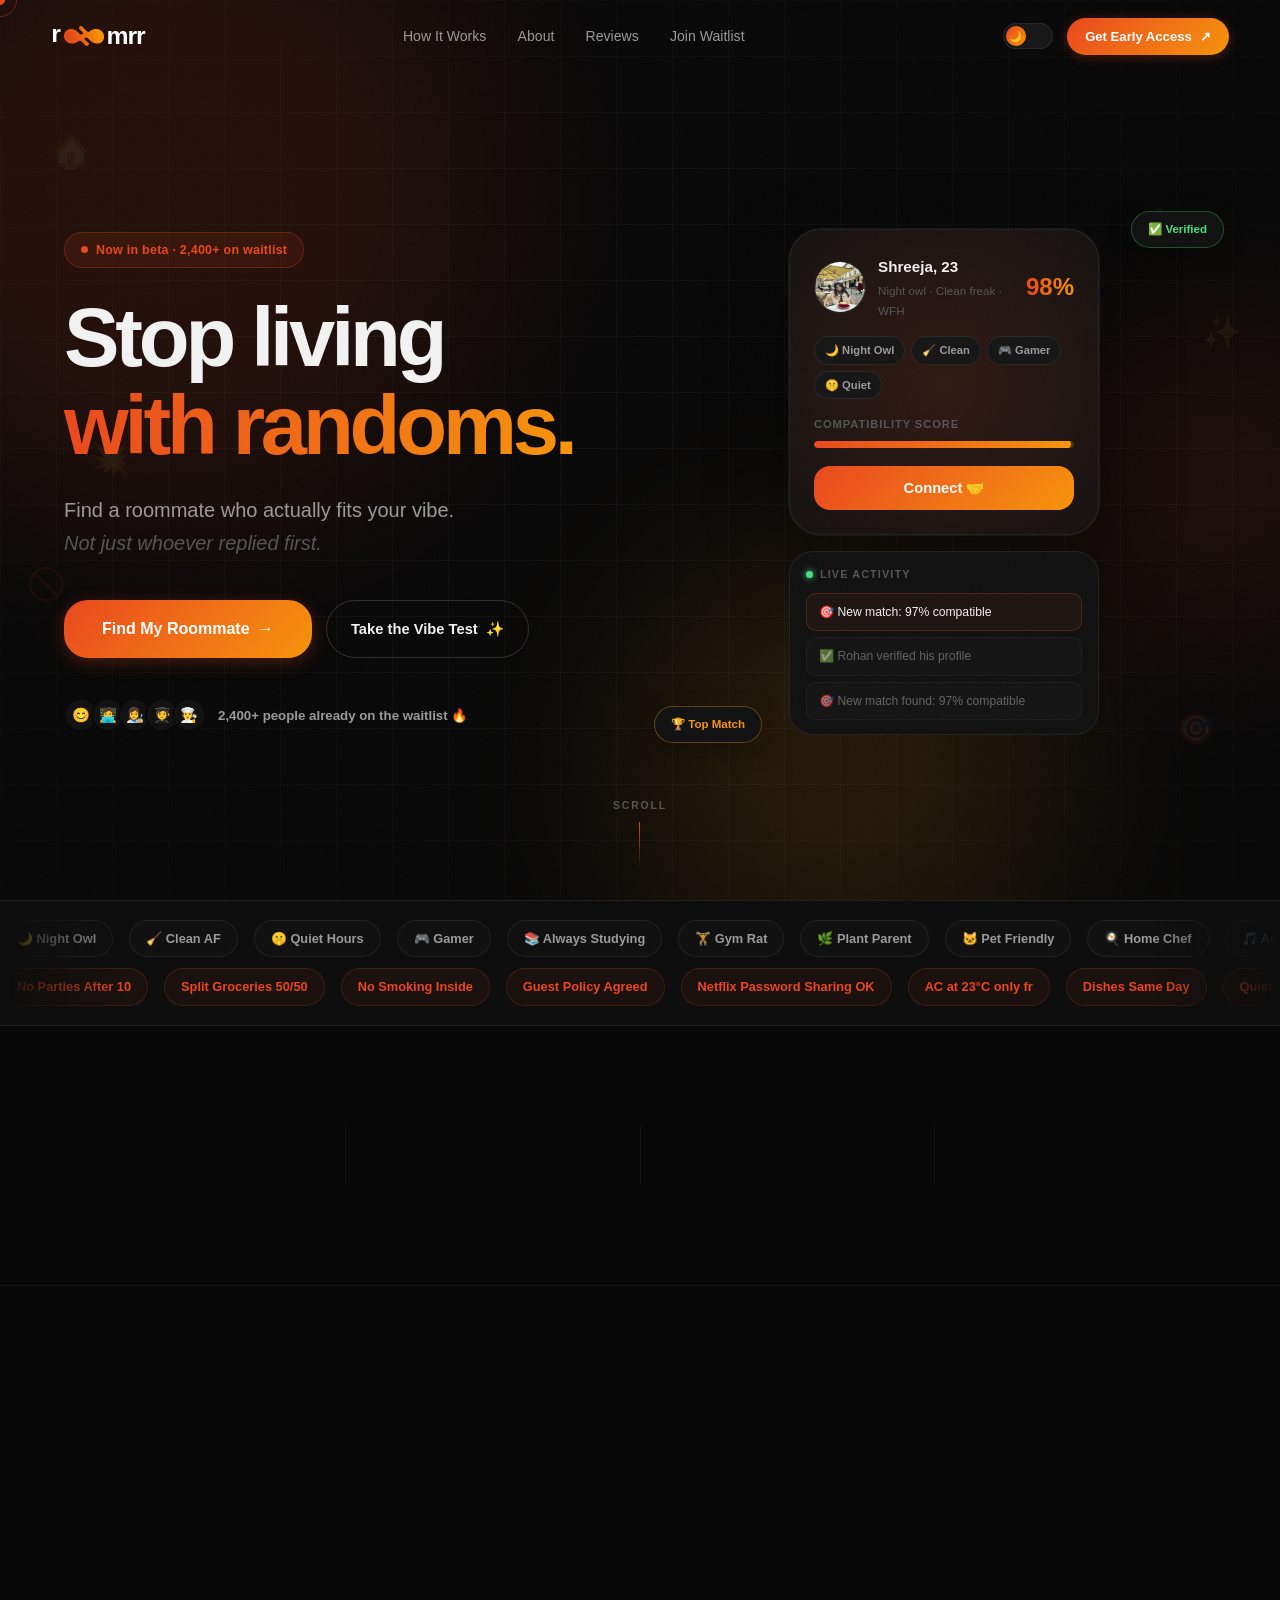
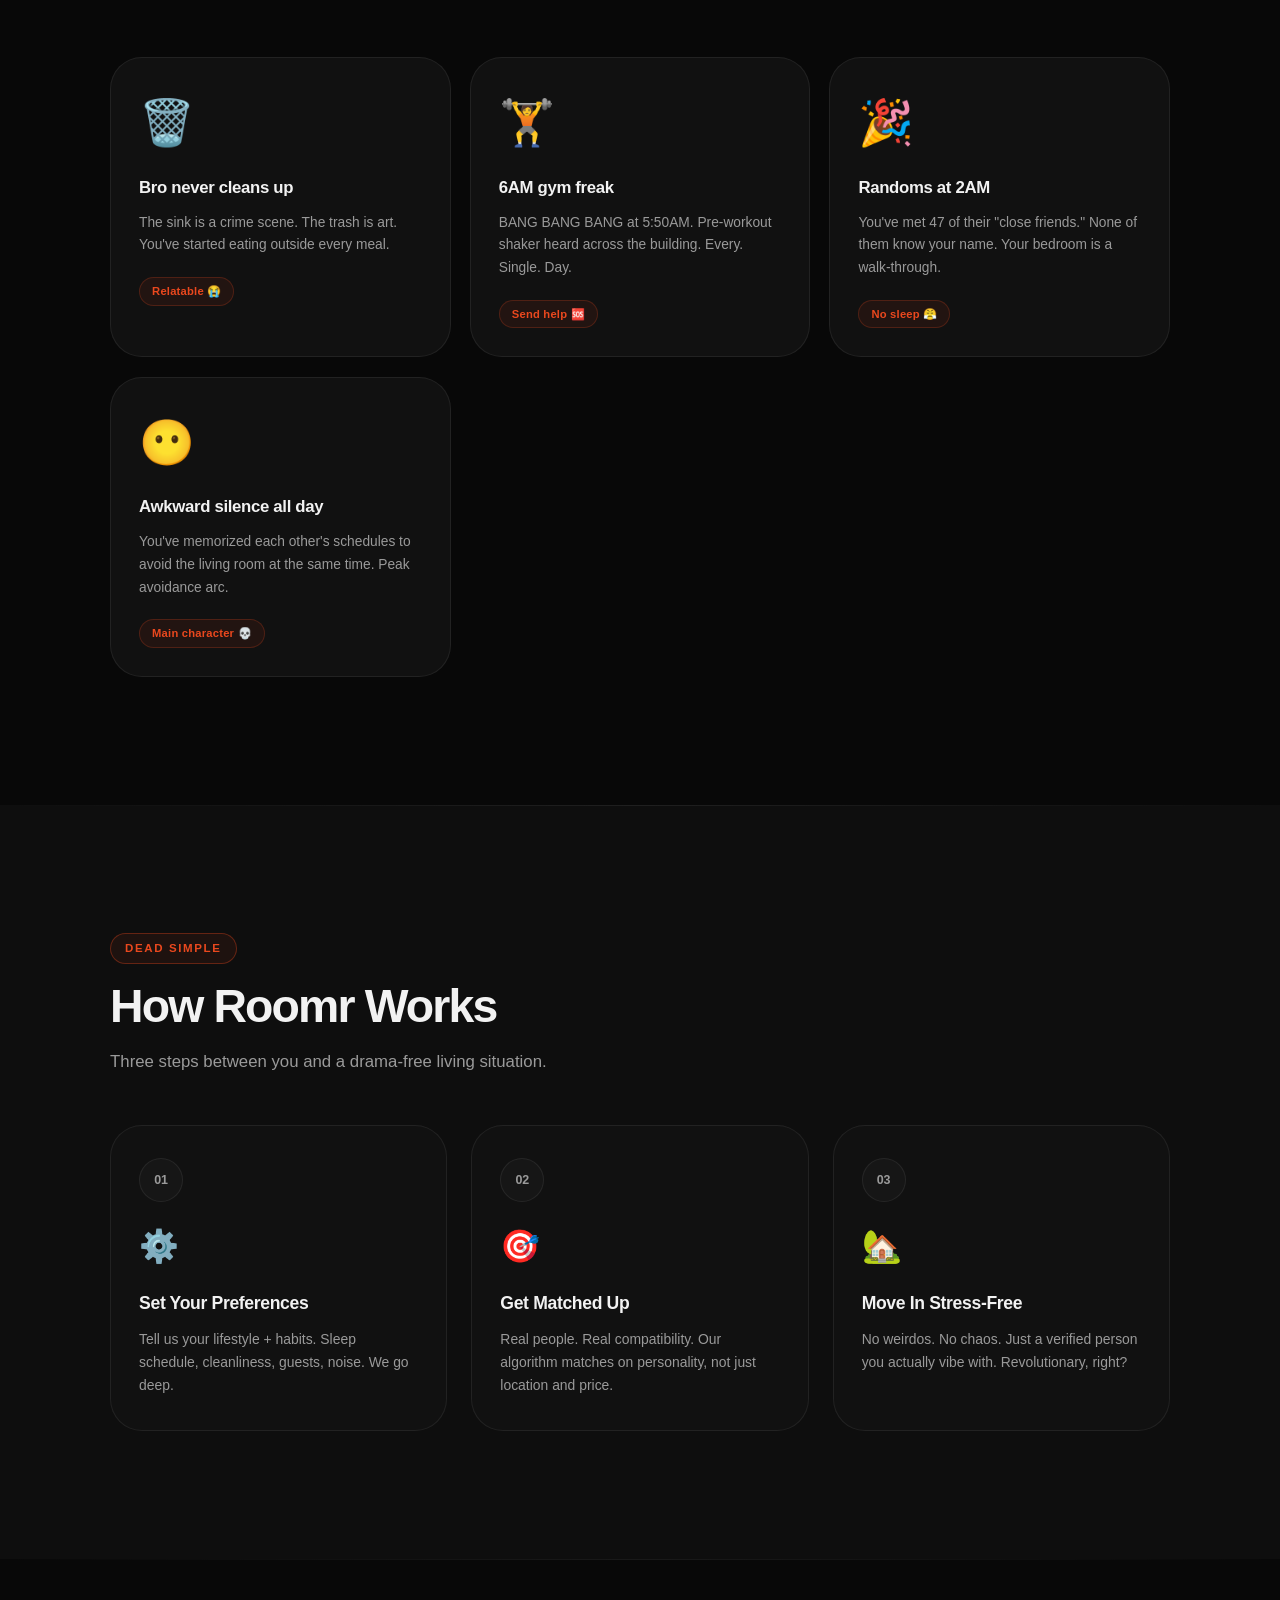
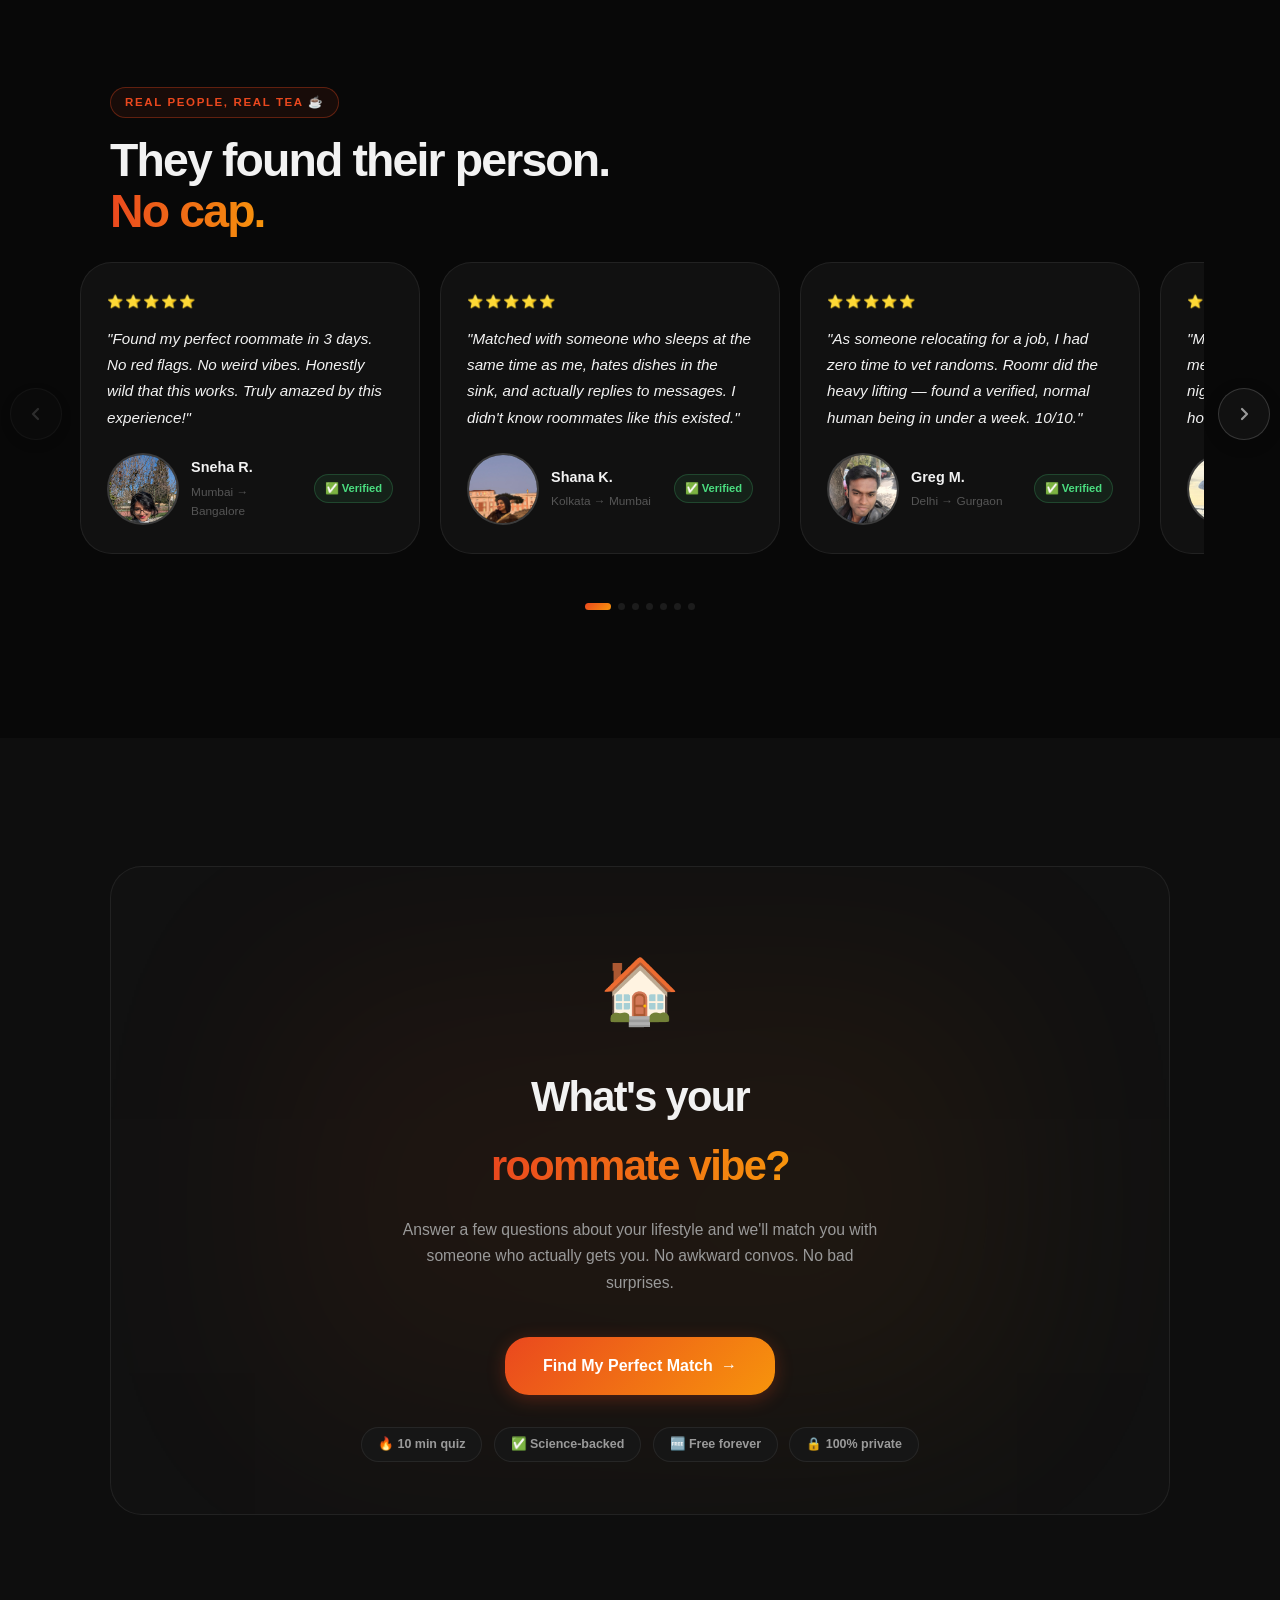
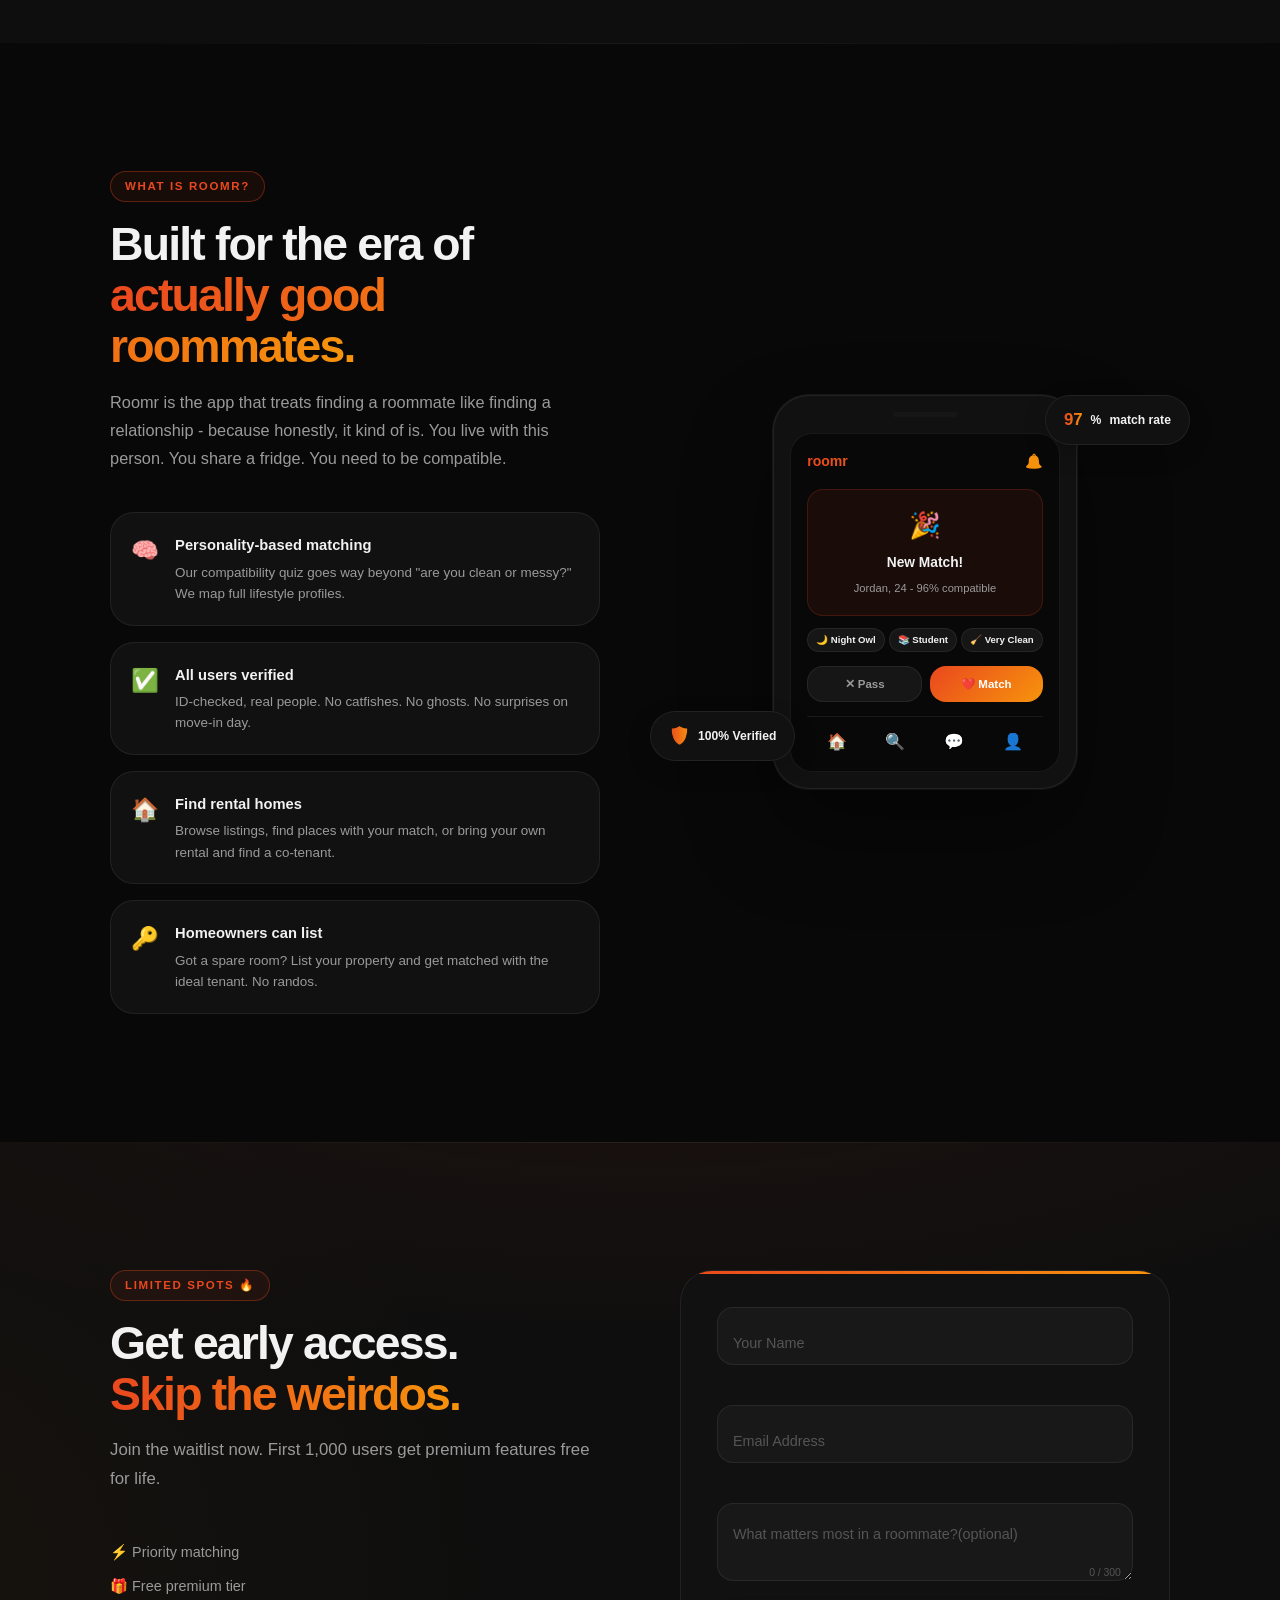
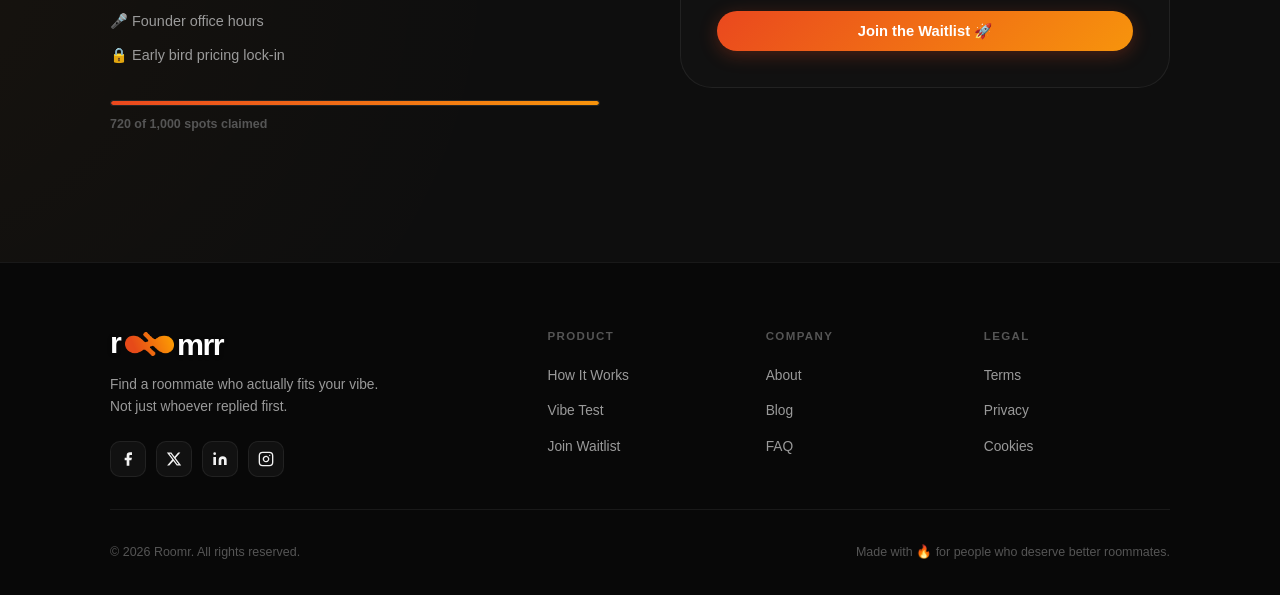
==== commit cb23fff0: "attached google analytic snad small changes" ====
--- a/index.html
+++ b/index.html
@@ -4,22 +4,28 @@
 <head>
     <meta charset="UTF-8" />
     <meta name="viewport" content="width=device-width, initial-scale=1.0" />
-    <title>Roomr - Find Your Tribe</title>
+    <title>Roomrr - Find Your Tribe</title>
+    <link rel="icon" type="image/png" href="title-logo.png" />
     <meta name="description" content="Stop living with randoms. Find a roommate who actually fits your vibe." />
     <link rel="stylesheet" href="splash.css" />
     <link rel="stylesheet" href="index.css" />
+    <script async src="https://www.googletagmanager.com/gtag/js?id=G-KEKWNX9H4T"></script>
+    <script>
+        window.dataLayer = window.dataLayer || [];
+        function gtag() { dataLayer.push(arguments); }
+        gtag('js', new Date());
+
+        gtag('config', 'G-KEKWNX9H4T');
+    </script>
 </head>
 
 <body>
-
     <div class="noise-overlay" aria-hidden="true"></div>
     <div class="scroll-progress" id="scrollProgress"></div>
-
     <div class="cursor" id="cursor">
         <div class="cursor-dot"></div>
     </div>
     <div class="cursor-trail" id="cursorTrail"></div>
-
     <div class="floating-stickers" aria-hidden="true">
         <span class="sticker s1">🏠</span>
         <span class="sticker s2">✨</span>
@@ -28,14 +34,13 @@
         <span class="sticker s5">💥</span>
         <span class="sticker s6">🔥</span>
     </div>
-
     <div class="nav-overlay" id="navOverlay" aria-hidden="true"></div>
 
     <!-- NAVBAR -->
     <nav class="navbar" id="navbar">
         <div class="nav-inner">
             <a href="#" class="nav-logo" aria-label="Roomr home">
-                <span class="logo-letter"  style="margin-right:2px;margin-bottom:4px">r</span>
+                <span class="logo-letter" style="margin-right:2px;margin-bottom:4px">r</span>
                 <img src="logo.png" class="logo-img" alt="" aria-hidden="true" />
                 <span class="logo-letter">mrr</span>
             </a>
@@ -113,9 +118,10 @@
                 <div class="match-card-glow"></div>
                 <div class="match-card-inner">
                     <div class="match-header">
-                        <span class="match-avatar">👤</span>
+                        <span class="match-avatar"><img style="border-radius: 50%; height: 50px; width: 50px;"
+                                src="shreeja.jpeg" alt=""></span>
                         <div>
-                            <p class="match-name">Alex, 23</p>
+                            <p class="match-name">Shreeja, 23</p>
                             <p class="match-detail">Night owl · Clean freak · WFH</p>
                         </div>
                         <span class="match-pct">98%</span>
@@ -257,7 +263,8 @@
                     <div class="meme-card-inner">
                         <div class="meme-emoji">🏋️</div>
                         <h3>6AM gym freak</h3>
-                        <p>BANG BANG BANG at 5:50AM. Pre-workout shaker heard across the building. Every. Single. Day.</p>
+                        <p>BANG BANG BANG at 5:50AM. Pre-workout shaker heard across the building. Every. Single. Day.
+                        </p>
                         <div class="meme-tag">Send help 🆘</div>
                     </div>
                     <div class="card-shine"></div>
@@ -266,7 +273,8 @@
                     <div class="meme-card-inner">
                         <div class="meme-emoji">🎉</div>
                         <h3>Randoms at 2AM</h3>
-                        <p>You've met 47 of their "close friends." None of them know your name. Your bedroom is a walk-through.</p>
+                        <p>You've met 47 of their "close friends." None of them know your name. Your bedroom is a
+                            walk-through.</p>
                         <div class="meme-tag">No sleep 😤</div>
                     </div>
                     <div class="card-shine"></div>
@@ -275,7 +283,8 @@
                     <div class="meme-card-inner">
                         <div class="meme-emoji">😶</div>
                         <h3>Awkward silence all day</h3>
-                        <p>You've memorized each other's schedules to avoid the living room at the same time. Peak avoidance arc.</p>
+                        <p>You've memorized each other's schedules to avoid the living room at the same time. Peak
+                            avoidance arc.</p>
                         <div class="meme-tag">Main character 💀</div>
                     </div>
                     <div class="card-shine"></div>
@@ -303,7 +312,8 @@
                     <div class="step-num-badge">02</div>
                     <div class="step-icon">🎯</div>
                     <h3>Get Matched Up</h3>
-                    <p>Real people. Real compatibility. Our algorithm matches on personality, not just location and price.</p>
+                    <p>Real people. Real compatibility. Our algorithm matches on personality, not just location and
+                        price.</p>
                 </div>
                 <div class="step-card reveal" data-delay="300">
                     <div class="step-num-badge">03</div>
@@ -323,123 +333,102 @@
                 They found their person.<br />
                 <span class="gradient-text">No cap.</span>
             </h2>
-
             <div class="testi-carousel-wrapper reveal">
-
-                <!-- Prev button -->
-                <button style="margin-left:-100px" class="testi-arrow testi-prev" id="testiPrev" aria-label="Previous testimonial">
+                <button style="margin-left:-100px" class="testi-arrow testi-prev" id="testiPrev"
+                    aria-label="Previous testimonial">
                     <svg width="20" height="20" viewBox="0 0 20 20" fill="none" xmlns="http://www.w3.org/2000/svg">
-                        <path d="M12 15L7 10L12 5" stroke="currentColor" stroke-width="2.2" stroke-linecap="round" stroke-linejoin="round"/>
+                        <path d="M12 15L7 10L12 5" stroke="currentColor" stroke-width="2.2" stroke-linecap="round"
+                            stroke-linejoin="round" />
                     </svg>
                 </button>
-
-                <!-- Scrollable track -->
-                <div style="margin-left:-100px;margin-right:-100px"  class="testi-track" id="testiTrack">
-
-                    <!-- 1 — Priya -->
+                <div style="margin-left:-100px;margin-right:-100px" class="testi-track" id="testiTrack">
+                    <!-- Sneha -->
                     <article class="testi-card">
                         <div class="testi-stars">⭐⭐⭐⭐⭐</div>
-                        <p class="testi-quote">"Found my perfect roommate in 3 days. No red flags. No weird vibes. Honestly wild that this works. Truly amazed by this experience!"</p>
+                        <p class="testi-quote">"Found my perfect roommate in 3 days. No red flags. No weird vibes.
+                            Honestly wild that this works. Truly amazed by this experience!"</p>
                         <div class="testi-author">
-                            <div class="testi-avatar"><img src="sneha.jpeg" alt="Priya M." /></div>
+                            <div class="testi-avatar"><img src="sneha.jpeg" alt="Sneha R." /></div>
                             <div class="testi-info"><strong>Sneha R.</strong><span>Mumbai → Bangalore</span></div>
                             <div class="testi-badge">✅ Verified</div>
                         </div>
                     </article>
-
-                   
-
-                    <!-- 5 — Shana -->
+                    <!-- Shana -->
                     <article class="testi-card testi-featured">
                         <div class="testi-stars">⭐⭐⭐⭐⭐</div>
-                        <p class="testi-quote">"Matched with someone who sleeps at the same time as me, hates dishes in the sink, and actually replies to messages. I didn't know roommates like this existed."</p>
+                        <p class="testi-quote">"Matched with someone who sleeps at the same time as me, hates dishes in
+                            the sink, and actually replies to messages. I didn't know roommates like this existed."</p>
                         <div class="testi-author">
                             <div class="testi-avatar"><img src="shana.jpeg" alt="Shana K." /></div>
                             <div class="testi-info"><strong>Shana K.</strong><span>Kolkata → Mumbai</span></div>
                             <div class="testi-badge">✅ Verified</div>
                         </div>
                     </article>
-
-                    <!-- 6 — Greg -->
+                    <!-- Greg -->
                     <article class="testi-card">
                         <div class="testi-stars">⭐⭐⭐⭐⭐</div>
-                        <p class="testi-quote">"As someone relocating for a job, I had zero time to vet randoms. Roomr did the heavy lifting — found a verified, normal human being in under a week. 10/10."</p>
+                        <p class="testi-quote">"As someone relocating for a job, I had zero time to vet randoms. Roomr
+                            did the heavy lifting — found a verified, normal human being in under a week. 10/10."</p>
                         <div class="testi-author">
                             <div class="testi-avatar"><img src="greg.jpeg" alt="Greg M." /></div>
                             <div class="testi-info"><strong>Greg M.</strong><span>Delhi → Gurgaon</span></div>
                             <div class="testi-badge">✅ Verified</div>
                         </div>
                     </article>
-
-                    <!-- 7 — Aditya -->
+                    <!-- Aditya -->
                     <article class="testi-card">
                         <div class="testi-stars">⭐⭐⭐⭐⭐</div>
-                        <p class="testi-quote">"My previous roommate was an actual menace. Roomr matched me with a fellow night-owl WFH guy who respects quiet hours. We co-exist in absolute peace."</p>
+                        <p class="testi-quote">"My previous roommate was an actual menace. Roomr matched me with a
+                            fellow night-owl WFH guy who respects quiet hours. We co-exist in absolute peace."</p>
                         <div class="testi-author">
                             <div class="testi-avatar"><img src="aditya.jpeg" alt="Aditya S." /></div>
                             <div class="testi-info"><strong>Aditya S.</strong><span>Chennai → Bangalore</span></div>
                             <div class="testi-badge">✅ Verified</div>
                         </div>
                     </article>
-
-                    <!-- 8 — Chetan -->
+                    <!-- Chetan -->
                     <article class="testi-card testi-featured">
                         <div class="testi-stars">⭐⭐⭐⭐⭐</div>
-                        <p class="testi-quote">"The compatibility quiz caught things I didn't think to mention — like the AC being 23°C. My roommate and I set it to that every time. Zero arguments."</p>
+                        <p class="testi-quote">"The compatibility quiz caught things I didn't think to mention — like
+                            the AC being 23°C. My roommate and I set it to that every time. Zero arguments."</p>
                         <div class="testi-author">
                             <div class="testi-avatar"><img src="chetan.jpeg" alt="Chetan P." /></div>
                             <div class="testi-info"><strong>Chetan P.</strong><span>Kolkata → Hyderabad</span></div>
                             <div class="testi-badge">✅ Verified</div>
                         </div>
                     </article>
-
-                    <!-- 9 — Vaishnavi -->
+                    <!-- Vaishnavi -->
                     <article class="testi-card">
                         <div class="testi-stars">⭐⭐⭐⭐⭐</div>
-                        <p class="testi-quote">"I used to dread coming home. Now I actually like my roommate? She's also obsessed with plants like me. Roomr really understood the assignment fr fr."</p>
+                        <p class="testi-quote">"I used to dread coming home. Now I actually like my roommate? She's also
+                            obsessed with plants like me. Roomr really understood the assignment fr fr."</p>
                         <div class="testi-author">
                             <div class="testi-avatar"><img src="vaishnavi.jpeg" alt="Vaishnavi N." /></div>
                             <div class="testi-info"><strong>Vaishnavi N.</strong><span>Nagpur → Pune</span></div>
                             <div class="testi-badge">✅ Verified</div>
                         </div>
                     </article>
-
-                    <!-- 10 — Shreeja -->
-                    <article class="testi-card">
-                        <div class="testi-stars">⭐⭐⭐⭐⭐</div>
-                        <p class="testi-quote">"Honestly thought this would be another scammy app. But verification is real, matching is smart, and my roommate is an actual legend. No notes whatsoever."</p>
-                        <div class="testi-author">
-                            <div class="testi-avatar"><img src="shreeja.jpeg" alt="Shreeja V." /></div>
-                            <div class="testi-info"><strong>Shreeja V.</strong><span>Bangalore → Delhi</span></div>
-                            <div class="testi-badge">✅ Verified</div>
-                        </div>
-                    </article>
-
-                    <!-- 11 — Tisha -->
+                    <!-- Tisha -->
                     <article class="testi-card testi-featured">
                         <div class="testi-stars">⭐⭐⭐⭐⭐</div>
-                        <p class="testi-quote">"Three days on the app and I had a 96% match. We both love cooking, hate loud guests, and sleep before midnight. It felt like the algorithm read my mind."</p>
+                        <p class="testi-quote">"Three days on the app and I had a 96% match. We both love cooking, hate
+                            loud guests, and sleep before midnight. It felt like the algorithm read my mind."</p>
                         <div class="testi-author">
                             <div class="testi-avatar"><img src="tisha.jpeg" alt="Tisha A." /></div>
                             <div class="testi-info"><strong>Tisha A.</strong><span>Jaipur → Mumbai</span></div>
                             <div class="testi-badge">✅ Verified</div>
                         </div>
                     </article>
-
-                </div><!-- /.testi-track -->
-
-                <!-- Next button -->
-                <button style="margin-left:100px" class="testi-arrow testi-next" id="testiNext" aria-label="Next testimonial">
+                </div>
+                <button style="margin-left:100px" class="testi-arrow testi-next" id="testiNext"
+                    aria-label="Next testimonial">
                     <svg width="20" height="20" viewBox="0 0 20 20" fill="none" xmlns="http://www.w3.org/2000/svg">
-                        <path d="M8 5L13 10L8 15" stroke="currentColor" stroke-width="2.2" stroke-linecap="round" stroke-linejoin="round"/>
+                        <path d="M8 5L13 10L8 15" stroke="currentColor" stroke-width="2.2" stroke-linecap="round"
+                            stroke-linejoin="round" />
                     </svg>
                 </button>
-
-            </div><!-- /.testi-carousel-wrapper -->
-
-            <!-- Dot indicators -->
+            </div>
             <div class="testi-dots" id="testiDots"></div>
-
         </div>
     </section>
 
@@ -451,7 +440,8 @@
                 <div class="quiz-content">
                     <span class="quiz-emoji">🏠</span>
                     <h2>What's your<br /><span class="gradient-text">roommate vibe?</span></h2>
-                    <p>Answer a few questions about your lifestyle and we'll match you with someone who actually gets you. No awkward convos. No bad surprises.</p>
+                    <p>Answer a few questions about your lifestyle and we'll match you with someone who actually gets
+                        you. No awkward convos. No bad surprises.</p>
                     <a href="#waitlist" class="btn btn-primary btn-large magnetic">
                         <span>Find My Perfect Match</span>
                         <span class="btn-arrow">→</span>
@@ -478,14 +468,16 @@
                         <span class="gradient-text">actually good roommates.</span>
                     </h2>
                     <p class="about-body reveal">
-                        Roomr is the app that treats finding a roommate like finding a relationship - because honestly, it kind of is. You live with this person. You share a fridge. You need to be compatible.
+                        Roomr is the app that treats finding a roommate like finding a relationship - because honestly,
+                        it kind of is. You live with this person. You share a fridge. You need to be compatible.
                     </p>
                     <ul class="about-features">
                         <li class="about-feature reveal" data-delay="0">
                             <span class="feature-icon">🧠</span>
                             <div>
                                 <strong>Personality-based matching</strong>
-                                <p>Our compatibility quiz goes way beyond "are you clean or messy?" We map full lifestyle profiles.</p>
+                                <p>Our compatibility quiz goes way beyond "are you clean or messy?" We map full
+                                    lifestyle profiles.</p>
                             </div>
                         </li>
                         <li class="about-feature reveal" data-delay="100">
@@ -499,14 +491,16 @@
                             <span class="feature-icon">🏠</span>
                             <div>
                                 <strong>Find rental homes</strong>
-                                <p>Browse listings, find places with your match, or bring your own rental and find a co-tenant.</p>
+                                <p>Browse listings, find places with your match, or bring your own rental and find a
+                                    co-tenant.</p>
                             </div>
                         </li>
                         <li class="about-feature reveal" data-delay="300">
                             <span class="feature-icon">🔑</span>
                             <div>
                                 <strong>Homeowners can list</strong>
-                                <p>Got a spare room? List your property and get matched with the ideal tenant. No randos.</p>
+                                <p>Got a spare room? List your property and get matched with the ideal tenant. No
+                                    randos.</p>
                             </div>
                         </li>
                     </ul>
@@ -580,7 +574,8 @@
                         </div>
                     </div>
                 </div>
-                <form class="waitlist-form reveal" id="waitlistForm" action="https://formspree.io/f/mwvwbaaw" method="POST" novalidate>
+                <form class="waitlist-form reveal" id="waitlistForm" action="https://formspree.io/f/mwvwbaaw"
+                    method="POST" novalidate>
                     <div class="form-group floating">
                         <input type="text" id="name" name="name" placeholder=" " required autocomplete="off" />
                         <label for="name">Your Name</label>
@@ -593,7 +588,8 @@
                     </div>
                     <div class="form-group floating">
                         <textarea id="message" name="message" rows="3" placeholder=" " maxlength="300"></textarea>
-                        <label for="message">Roommate horror story? <span class="optional">(optional)</span></label>
+                        <label for="message">What matters most in a roommate?<span
+                                class="optional">(optional)</span></label>
                         <span class="char-count" id="charCount">0 / 300</span>
                     </div>
                     <button type="submit" class="btn btn-primary btn-full magnetic ripple" id="submitBtn">
@@ -627,9 +623,37 @@
                     </a>
                     <p>Find a roommate who actually fits your vibe. Not just whoever replied first.</p>
                     <div class="footer-socials">
-                        <a href="#" aria-label="Twitter" class="social-link">𝕏</a>
-                        <a href="#" aria-label="Instagram" class="social-link">📸</a>
-                        <a href="#" aria-label="TikTok" class="social-link">🎵</a>
+                        <a href="https://www.facebook.com/profile.php?id=61572334797541&mibextid=wwXIfr"
+                            aria-label="Facebook" class="social-link" target="_blank" rel="noopener noreferrer">
+                            <svg width="16" height="16" viewBox="0 0 24 24" fill="currentColor" aria-hidden="true">
+                                <path d="M18 2h-3a5 5 0 0 0-5 5v3H7v4h3v8h4v-8h3l1-4h-4V7a1 1 0 0 1 1-1h3z" />
+                            </svg>
+                        </a>
+                        <a href="https://x.com/roomrrapp?s=11" aria-label="Twitter / X" class="social-link"
+                            target="_blank" rel="noopener noreferrer">
+                            <svg width="16" height="16" viewBox="0 0 24 24" fill="currentColor" aria-hidden="true">
+                                <path
+                                    d="M18.244 2.25h3.308l-7.227 8.26 8.502 11.24H16.17l-5.214-6.817L4.99 21.75H1.68l7.73-8.835L1.254 2.25H8.08l4.713 6.231zm-1.161 17.52h1.833L7.084 4.126H5.117z" />
+                            </svg>
+                        </a>
+                        <a href="https://www.linkedin.com/company/roomrrconnect/" aria-label="LinkedIn"
+                            class="social-link" target="_blank" rel="noopener noreferrer">
+                            <svg width="16" height="16" viewBox="0 0 24 24" fill="currentColor" aria-hidden="true">
+                                <path
+                                    d="M16 8a6 6 0 0 1 6 6v7h-4v-7a2 2 0 0 0-2-2 2 2 0 0 0-2 2v7h-4v-7a6 6 0 0 1 6-6z" />
+                                <rect x="2" y="9" width="4" height="12" />
+                                <circle cx="4" cy="4" r="2" />
+                            </svg>
+                        </a>
+                        <a href="https://www.instagram.com/roomrr.app?igsh=MTg0NmV2Mjg4eWR1bw%3D%3D&utm_source=qr"
+                            aria-label="Instagram" class="social-link" target="_blank" rel="noopener noreferrer">
+                            <svg width="16" height="16" viewBox="0 0 24 24" fill="none" stroke="currentColor"
+                                stroke-width="2" stroke-linecap="round" stroke-linejoin="round" aria-hidden="true">
+                                <rect x="2" y="2" width="20" height="20" rx="5" ry="5" />
+                                <path d="M16 11.37A4 4 0 1 1 12.63 8 4 4 0 0 1 16 11.37z" />
+                                <line x1="17.5" y1="6.5" x2="17.51" y2="6.5" />
+                            </svg>
+                        </a>
                     </div>
                 </div>
                 <div class="footer-links">
@@ -666,7 +690,29 @@
         </div>
     </footer>
 
+    <!-- BACK TO TOP -->
+    <button class="back-to-top" id="backToTop" aria-label="Back to top">
+        <svg width="20" height="20" viewBox="0 0 20 20" fill="none" xmlns="http://www.w3.org/2000/svg">
+            <path d="M10 15V5M10 5L5 10M10 5L15 10" stroke="currentColor" stroke-width="2.2" stroke-linecap="round"
+                stroke-linejoin="round" />
+        </svg>
+    </button>
+
     <script src="splash.js"></script>
     <script src="index.js"></script>
+    <script>
+        // Back to Top
+        (function () {
+            var btt = document.getElementById('backToTop');
+            if (!btt) return;
+            window.addEventListener('scroll', function () {
+                btt.classList.toggle('visible', window.scrollY > 400);
+            }, { passive: true });
+            btt.addEventListener('click', function () {
+                window.scrollTo({ top: 0, behavior: 'smooth' });
+            });
+        })();
+    </script>
 </body>
+
 </html>
--- a/index.css
+++ b/index.css
@@ -5,8 +5,8 @@
 @font-face {
   font-family: 'Manrope';
   src: url('fonts/Manrope-VariableFont_wght.woff2') format('woff2 supports variations'),
-       url('fonts/Manrope-VariableFont_wght.woff2') format('woff2'),
-       url('fonts/Manrope-VariableFont_wght.ttf')   format('truetype');
+    url('fonts/Manrope-VariableFont_wght.woff2') format('woff2'),
+    url('fonts/Manrope-VariableFont_wght.ttf') format('truetype');
   font-weight: 200 800;
   font-style: normal;
   font-display: swap;
@@ -45,7 +45,7 @@
   --transition-bounce: 0.6s cubic-bezier(0.34, 1.4, 0.64, 1);
 
   --font-display: 'Manrope', sans-serif;
-  --font-body:    'Manrope', sans-serif;
+  --font-body: 'Manrope', sans-serif;
 }
 
 [data-theme="dark"] {
@@ -54,18 +54,18 @@
   --bg-3: #161616;
   --bg-card: #111111;
   --bg-card-hover: #1c1c1c;
-  --border: rgba(255,255,255,0.07);
-  --border-hover: rgba(255,255,255,0.16);
-  --border-strong: rgba(255,255,255,0.24);
+  --border: rgba(255, 255, 255, 0.07);
+  --border-hover: rgba(255, 255, 255, 0.16);
+  --border-strong: rgba(255, 255, 255, 0.24);
   --text: #f2f2f2;
   --text-2: #9a9a9a;
   --text-3: #555555;
-  --nav-bg: rgba(8,8,8,0.88);
+  --nav-bg: rgba(8, 8, 8, 0.88);
   --form-bg: #111111;
   --input-bg: #181818;
-  --glow-orange: rgba(234,72,30,0.28);
-  --glow-yellow: rgba(247,148,12,0.18);
-  --glow-green: rgba(74,222,128,0.2);
+  --glow-orange: rgba(234, 72, 30, 0.28);
+  --glow-yellow: rgba(247, 148, 12, 0.18);
+  --glow-green: rgba(74, 222, 128, 0.2);
 }
 
 [data-theme="light"] {
@@ -74,23 +74,30 @@
   --bg-3: #eceae5;
   --bg-card: #ffffff;
   --bg-card-hover: #f8f7f4;
-  --border: rgba(0,0,0,0.07);
-  --border-hover: rgba(0,0,0,0.18);
-  --border-strong: rgba(0,0,0,0.26);
+  --border: rgba(0, 0, 0, 0.07);
+  --border-hover: rgba(0, 0, 0, 0.18);
+  --border-strong: rgba(0, 0, 0, 0.26);
   --text: #0a0a0a;
   --text-2: #5a5a5a;
   --text-3: #999999;
-  --nav-bg: rgba(249,248,246,0.92);
+  --nav-bg: rgba(249, 248, 246, 0.92);
   --form-bg: #ffffff;
   --input-bg: #f3f2ef;
-  --glow-orange: rgba(234,72,30,0.12);
-  --glow-yellow: rgba(247,148,12,0.1);
-  --glow-green: rgba(74,222,128,0.15);
-}
-
-*, *::before, *::after { box-sizing: border-box; margin: 0; padding: 0; }
-
-html { scroll-behavior: smooth; font-size: 16px; }
+  --glow-orange: rgba(234, 72, 30, 0.12);
+  --glow-yellow: rgba(247, 148, 12, 0.1);
+  --glow-green: rgba(74, 222, 128, 0.15);
+}
+
+*, *::before, *::after {
+  box-sizing: border-box;
+  margin: 0;
+  padding: 0;
+}
+
+html {
+  scroll-behavior: smooth;
+  font-size: 16px;
+}
 
 body {
   font-family: var(--font-body);
@@ -104,28 +111,64 @@
 }
 
 @media (hover: none) {
-  body { cursor: auto; }
-  .cursor, .cursor-trail { display: none; }
-}
-
-img { max-width: 100%; display: block; }
-a { text-decoration: none; color: inherit; }
-ul { list-style: none; }
-button { cursor: none; font-family: var(--font-body); }
-
-.container { width: min(1200px, 92%); margin: 0 auto; max-width: 100%; }
+  body {
+    cursor: auto;
+  }
+
+  .cursor, .cursor-trail {
+    display: none;
+  }
+}
+
+img {
+  max-width: 100%;
+  display: block;
+}
+
+a {
+  text-decoration: none;
+  color: inherit;
+}
+
+ul {
+  list-style: none;
+}
+
+button {
+  cursor: none;
+  font-family: var(--font-body);
+}
+
+.container {
+  width: min(1200px, 92%);
+  margin: 0 auto;
+  max-width: 100%;
+}
 
 .noise-overlay {
-  position: fixed; inset: 0; z-index: 99999; pointer-events: none; opacity: 0.028;
+  position: fixed;
+  inset: 0;
+  z-index: 99999;
+  pointer-events: none;
+  opacity: 0.028;
   background-image: url("data:image/svg+xml,%3Csvg viewBox='0 0 256 256' xmlns='http://www.w3.org/2000/svg'%3E%3Cfilter id='noise'%3E%3CfeTurbulence type='fractalNoise' baseFrequency='0.85' numOctaves='4' stitchTiles='stitch'/%3E%3C/filter%3E%3Crect width='100%25' height='100%25' filter='url(%23noise)'/%3E%3C/svg%3E");
   background-size: 180px 180px;
 }
-[data-theme="light"] .noise-overlay { opacity: 0.018; }
+
+[data-theme="light"] .noise-overlay {
+  opacity: 0.018;
+}
 
 .scroll-progress {
-  position: fixed; top: 0; left: 0; height: 2.5px; width: 0%;
-  background: var(--grad-brand); z-index: 99999;
-  border-radius: 0 2px 2px 0; transition: width 0.08s linear;
+  position: fixed;
+  top: 0;
+  left: 0;
+  height: 2.5px;
+  width: 0%;
+  background: var(--grad-brand);
+  z-index: 99999;
+  border-radius: 0 2px 2px 0;
+  transition: width 0.08s linear;
   box-shadow: 0 0 8px var(--orange);
 }
 
@@ -133,279 +176,1461 @@
    TYPOGRAPHY
    ============================================================ */
 .section-label {
-  display: inline-flex; align-items: center; gap: 6px;
-  font-family: var(--font-body); font-size: 0.72rem; font-weight: 700;
-  text-transform: uppercase; letter-spacing: 0.14em; color: var(--orange);
-  border: 1px solid rgba(234,72,30,0.35); background: rgba(234,72,30,0.07);
-  padding: 5px 14px; border-radius: var(--radius-full); margin-bottom: 1.1rem;
+  display: inline-flex;
+  align-items: center;
+  gap: 6px;
+  font-family: var(--font-body);
+  font-size: 0.72rem;
+  font-weight: 700;
+  text-transform: uppercase;
+  letter-spacing: 0.14em;
+  color: var(--orange);
+  border: 1px solid rgba(234, 72, 30, 0.35);
+  background: rgba(234, 72, 30, 0.07);
+  padding: 5px 14px;
+  border-radius: var(--radius-full);
+  margin-bottom: 1.1rem;
 }
 
 .section-title {
-  font-family: var(--font-display); font-size: clamp(1.8rem, 4vw, 2.9rem);
-  font-weight: 800; line-height: 1.1; letter-spacing: -0.04em; margin-bottom: 1rem;
+  font-family: var(--font-display);
+  font-size: clamp(1.8rem, 4vw, 2.9rem);
+  font-weight: 800;
+  line-height: 1.1;
+  letter-spacing: -0.04em;
+  margin-bottom: 1rem;
 }
 
 .section-sub {
-  font-size: 1.05rem; color: var(--text-2); max-width: 560px;
-  margin-bottom: 3rem; line-height: 1.7;
+  font-size: 1.05rem;
+  color: var(--text-2);
+  max-width: 560px;
+  margin-bottom: 3rem;
+  line-height: 1.7;
 }
 
 .gradient-text {
   background: var(--grad-brand-text);
-  -webkit-background-clip: text; -webkit-text-fill-color: transparent; background-clip: text;
+  -webkit-background-clip: text;
+  -webkit-text-fill-color: transparent;
+  background-clip: text;
 }
 
 /* ============================================================
    CURSOR
    ============================================================ */
 .cursor {
-  position: fixed; top: 0; left: 0; width: 10px; height: 10px;
-  pointer-events: none; z-index: 99998; transform: translate(-50%, -50%);
-}
+  position: fixed;
+  top: 0;
+  left: 0;
+  width: 10px;
+  height: 10px;
+  pointer-events: none;
+  z-index: 99998;
+  transform: translate(-50%, -50%);
+}
+
 .cursor-dot {
-  width: 10px; height: 10px; background: var(--orange); border-radius: 50%;
+  width: 10px;
+  height: 10px;
+  background: var(--orange);
+  border-radius: 50%;
   transition: transform 0.15s var(--transition-spring), width 0.2s, height 0.2s, background 0.2s;
 }
+
 .cursor-trail {
-  position: fixed; top: 0; left: 0; width: 34px; height: 34px;
-  border: 1.5px solid var(--orange); border-radius: 50%;
-  pointer-events: none; z-index: 99997; transform: translate(-50%, -50%);
-  opacity: 0.35; transition: transform 0.18s ease-out, opacity 0.3s;
-}
-body.cursor-hover .cursor-dot { transform: scale(2.2); background: var(--yellow); }
-body.cursor-hover .cursor-trail { width: 52px; height: 52px; border-color: var(--yellow); opacity: 0.25; }
+  position: fixed;
+  top: 0;
+  left: 0;
+  width: 34px;
+  height: 34px;
+  border: 1.5px solid var(--orange);
+  border-radius: 50%;
+  pointer-events: none;
+  z-index: 99997;
+  transform: translate(-50%, -50%);
+  opacity: 0.35;
+  transition: transform 0.18s ease-out, opacity 0.3s;
+}
+
+body.cursor-hover .cursor-dot {
+  transform: scale(2.2);
+  background: var(--yellow);
+}
+
+body.cursor-hover .cursor-trail {
+  width: 52px;
+  height: 52px;
+  border-color: var(--yellow);
+  opacity: 0.25;
+}
 
 .ripple-circle {
-  position: fixed; border-radius: 50%; background: rgba(234,72,30,0.25);
-  pointer-events: none; z-index: 99996;
-  animation: rippleOut 0.5s ease-out forwards; transform: translate(-50%, -50%) scale(0);
-}
-@keyframes rippleOut { to { transform: translate(-50%, -50%) scale(3); opacity: 0; } }
+  position: fixed;
+  border-radius: 50%;
+  background: rgba(234, 72, 30, 0.25);
+  pointer-events: none;
+  z-index: 99996;
+  animation: rippleOut 0.5s ease-out forwards;
+  transform: translate(-50%, -50%) scale(0);
+}
+
+@keyframes rippleOut {
+  to {
+    transform: translate(-50%, -50%) scale(3);
+    opacity: 0;
+  }
+}
 
 /* ============================================================
    FLOATING STICKERS
    ============================================================ */
-.floating-stickers { position: fixed; inset: 0; pointer-events: none; z-index: 1; overflow: hidden; }
-.sticker { position: absolute; font-size: clamp(1.4rem, 2.5vw, 2.2rem); animation: floatSticker 9s ease-in-out infinite; opacity: 0.06; user-select: none; }
-[data-theme="light"] .sticker { opacity: 0.1; }
-.s1 { top: 14%; left: 4%;   animation-delay: 0s;   animation-duration: 9s; }
-.s2 { top: 34%; right: 3%;  animation-delay: 1.5s; animation-duration: 7s; }
-.s3 { top: 62%; left: 2%;   animation-delay: 3s;   animation-duration: 11s; }
-.s4 { top: 78%; right: 5%;  animation-delay: 0.8s; animation-duration: 8s; }
-.s5 { top: 48%; left: 7%;   animation-delay: 2.2s; animation-duration: 10s; }
-.s6 { top: 22%; right: 8%;  animation-delay: 4s;   animation-duration: 6.5s; }
+.floating-stickers {
+  position: fixed;
+  inset: 0;
+  pointer-events: none;
+  z-index: 1;
+  overflow: hidden;
+}
+
+.sticker {
+  position: absolute;
+  font-size: clamp(1.4rem, 2.5vw, 2.2rem);
+  animation: floatSticker 9s ease-in-out infinite;
+  opacity: 0.06;
+  user-select: none;
+}
+
+[data-theme="light"] .sticker {
+  opacity: 0.1;
+}
+
+.s1 {
+  top: 14%;
+  left: 4%;
+  animation-delay: 0s;
+  animation-duration: 9s;
+}
+
+.s2 {
+  top: 34%;
+  right: 3%;
+  animation-delay: 1.5s;
+  animation-duration: 7s;
+}
+
+.s3 {
+  top: 62%;
+  left: 2%;
+  animation-delay: 3s;
+  animation-duration: 11s;
+}
+
+.s4 {
+  top: 78%;
+  right: 5%;
+  animation-delay: 0.8s;
+  animation-duration: 8s;
+}
+
+.s5 {
+  top: 48%;
+  left: 7%;
+  animation-delay: 2.2s;
+  animation-duration: 10s;
+}
+
+.s6 {
+  top: 22%;
+  right: 8%;
+  animation-delay: 4s;
+  animation-duration: 6.5s;
+}
+
 @keyframes floatSticker {
-  0%, 100% { transform: translateY(0) rotate(-6deg); }
-  40%  { transform: translateY(-18px) rotate(4deg); }
-  70%  { transform: translateY(8px) rotate(-3deg); }
+  0%, 100% {
+    transform: translateY(0) rotate(-6deg);
+  }
+
+  40% {
+    transform: translateY(-18px) rotate(4deg);
+  }
+
+  70% {
+    transform: translateY(8px) rotate(-3deg);
+  }
 }
 
 /* ============================================================
    REVEAL
    ============================================================ */
-.reveal { opacity: 0; transform: translateY(28px); transition: opacity 0.65s cubic-bezier(0.4, 0, 0.2, 1), transform 0.65s cubic-bezier(0.4, 0, 0.2, 1); }
-.reveal.visible { opacity: 1; transform: translateY(0); }
+.reveal {
+  opacity: 0;
+  transform: translateY(28px);
+  transition: opacity 0.65s cubic-bezier(0.4, 0, 0.2, 1), transform 0.65s cubic-bezier(0.4, 0, 0.2, 1);
+}
+
+.reveal.visible {
+  opacity: 1;
+  transform: translateY(0);
+}
 
 /* ============================================================
    NAVBAR
    ============================================================ */
-.navbar { position: fixed; top: 0; left: 0; right: 0; z-index: 1000; padding: 1.1rem 0; transition: background var(--transition), backdrop-filter var(--transition), box-shadow var(--transition), padding var(--transition); }
-.navbar.scrolled { background: var(--nav-bg); backdrop-filter: blur(24px) saturate(180%); -webkit-backdrop-filter: blur(24px) saturate(180%); box-shadow: 0 1px 0 var(--border); padding: 0.7rem 0; }
-.nav-inner { width: min(1200px, 92%); margin: 0 auto; display: flex; align-items: center; gap: 2rem; max-width: 100%; }
-
-.nav-logo { display: inline-flex; align-items: center; gap: 0; flex-shrink: 0; margin-right: auto; text-decoration: none; line-height: 1; }
-.logo-letter { font-family: var(--font-display); font-size: 1.55rem; font-weight: 800; letter-spacing: -0.04em; color: #ffffff; line-height: 1; text-shadow: 0 1px 4px rgba(0,0,0,0.35); }
-.logo-dot { background: var(--grad-brand-text); -webkit-background-clip: text; -webkit-text-fill-color: transparent; background-clip: text; font-family: var(--font-display); font-size: 2rem; font-weight: 800; line-height: 1; margin-left: 1px; }
-.logo-img { height: 1.25rem; width: auto; display: block; object-fit: contain; margin-top: -1px; margin-left: 2px; margin-right: 2px; }
-[data-theme="light"] .logo-letter { color: var(--black); text-shadow: none; }
-
-.footer-logo-link { display: inline-block; text-decoration: none; margin-bottom: 12px; }
-.footer-logo { display: inline-flex; align-items: center; gap: 0; line-height: 1; }
-.footer-logo-letter { font-family: var(--font-display); font-size: 1.9rem; font-weight: 800; letter-spacing: -0.05em; color: #ffffff;  text-shadow: 0 1px 4px rgba(0,0,0,0.35); }
-[data-theme="light"] .footer-logo-letter { color: var(--orange); text-shadow: none; }
-.footer-logo-img { height: 1.5rem; width: auto; display: block; object-fit: contain; margin-top: -1px; margin-left: 3px; margin-right: 3px; }
-.footer-logo-dot { background: var(--grad-brand-text); -webkit-background-clip: text; -webkit-text-fill-color: transparent; background-clip: text; font-family: var(--font-display); font-size: 2.4rem; font-weight: 800; line-height: 1; margin-left: 1px; }
-
-.nav-links { display: flex; align-items: center; gap: 0.2rem; margin-left: 0; }
-.nav-links a { font-size: 0.88rem; font-weight: 500; color: var(--text-2); padding: 6px 14px; border-radius: var(--radius-full); transition: color var(--transition), background var(--transition); }
-.nav-links a:hover { color: var(--text); background: var(--border); }
-
-.nav-actions { display: flex; align-items: center; gap: 0.9rem; margin-left: auto; }
-
-.theme-toggle { position: relative; cursor: none; }
-.theme-toggle input { position: absolute; opacity: 0; width: 0; height: 0; }
-.toggle-track { display: flex; align-items: center; width: 50px; height: 26px; background: var(--bg-3); border: 1px solid var(--border); border-radius: var(--radius-full); padding: 2px; cursor: pointer; transition: background var(--transition); }
-.toggle-thumb { width: 20px; height: 20px; background: var(--grad-brand); border-radius: 50%; display: flex; align-items: center; justify-content: center; font-size: 0.65rem; transition: transform var(--transition-spring); position: relative; overflow: hidden; }
-.toggle-icon { position: absolute; transition: opacity var(--transition), transform var(--transition); }
-.toggle-icon.moon { opacity: 1; transform: scale(1); }
-.toggle-icon.sun  { opacity: 0; transform: scale(0.5); }
-input:checked ~ .toggle-track .toggle-thumb { transform: translateX(24px); }
-input:checked ~ .toggle-track .toggle-icon.moon { opacity: 0; transform: scale(0.5); }
-input:checked ~ .toggle-track .toggle-icon.sun  { opacity: 1; transform: scale(1); }
+.navbar {
+  position: fixed;
+  top: 0;
+  left: 0;
+  right: 0;
+  z-index: 1000;
+  padding: 1.1rem 0;
+  transition: background var(--transition), backdrop-filter var(--transition), box-shadow var(--transition), padding var(--transition);
+}
+
+.navbar.scrolled {
+  background: var(--nav-bg);
+  backdrop-filter: blur(24px) saturate(180%);
+  -webkit-backdrop-filter: blur(24px) saturate(180%);
+  box-shadow: 0 1px 0 var(--border);
+  padding: 0.7rem 0;
+}
+
+.nav-inner {
+  width: min(1200px, 92%);
+  margin: 0 auto;
+  display: flex;
+  align-items: center;
+  gap: 2rem;
+  max-width: 100%;
+}
+
+.nav-logo {
+  display: inline-flex;
+  align-items: center;
+  gap: 0;
+  flex-shrink: 0;
+  margin-right: auto;
+  text-decoration: none;
+  line-height: 1;
+}
+
+.logo-letter {
+  font-family: var(--font-display);
+  font-size: 1.55rem;
+  font-weight: 800;
+  letter-spacing: -0.04em;
+  color: #ffffff;
+  line-height: 1;
+  text-shadow: 0 1px 4px rgba(0, 0, 0, 0.35);
+}
+
+.logo-dot {
+  background: var(--grad-brand-text);
+  -webkit-background-clip: text;
+  -webkit-text-fill-color: transparent;
+  background-clip: text;
+  font-family: var(--font-display);
+  font-size: 2rem;
+  font-weight: 800;
+  line-height: 1;
+  margin-left: 1px;
+}
+
+.logo-img {
+  height: 1.25rem;
+  width: auto;
+  display: block;
+  object-fit: contain;
+  margin-top: -1px;
+  margin-left: 2px;
+  margin-right: 2px;
+}
+
+[data-theme="light"] .logo-letter {
+  color: var(--black);
+  text-shadow: none;
+}
+
+.footer-logo-link {
+  display: inline-block;
+  text-decoration: none;
+  margin-bottom: 12px;
+}
+
+.footer-logo {
+  display: inline-flex;
+  align-items: center;
+  gap: 0;
+  line-height: 1;
+}
+
+.footer-logo-letter {
+  font-family: var(--font-display);
+  font-size: 1.9rem;
+  font-weight: 800;
+  letter-spacing: -0.05em;
+  color: #ffffff;
+  text-shadow: 0 1px 4px rgba(0, 0, 0, 0.35);
+}
+
+[data-theme="light"] .footer-logo-letter {
+  color: var(--black);
+  text-shadow: none;
+}
+
+.footer-logo-img {
+  height: 1.5rem;
+  width: auto;
+  display: block;
+  object-fit: contain;
+  margin-top: -1px;
+  margin-left: 3px;
+  margin-right: 3px;
+}
+
+.footer-logo-dot {
+  background: var(--grad-brand-text);
+  -webkit-background-clip: text;
+  -webkit-text-fill-color: transparent;
+  background-clip: text;
+  font-family: var(--font-display);
+  font-size: 2.4rem;
+  font-weight: 800;
+  line-height: 1;
+  margin-left: 1px;
+}
+
+.nav-links {
+  display: flex;
+  align-items: center;
+  gap: 0.2rem;
+  margin-left: 0;
+}
+
+.nav-links a {
+  font-size: 0.88rem;
+  font-weight: 500;
+  color: var(--text-2);
+  padding: 6px 14px;
+  border-radius: var(--radius-full);
+  transition: color var(--transition), background var(--transition);
+}
+
+.nav-links a:hover {
+  color: var(--text);
+  background: var(--border);
+}
+
+.nav-actions {
+  display: flex;
+  align-items: center;
+  gap: 0.9rem;
+  margin-left: auto;
+}
+
+.theme-toggle {
+  position: relative;
+  cursor: none;
+}
+
+.theme-toggle input {
+  position: absolute;
+  opacity: 0;
+  width: 0;
+  height: 0;
+}
+
+.toggle-track {
+  display: flex;
+  align-items: center;
+  width: 50px;
+  height: 26px;
+  background: var(--bg-3);
+  border: 1px solid var(--border);
+  border-radius: var(--radius-full);
+  padding: 2px;
+  cursor: pointer;
+  transition: background var(--transition);
+}
+
+.toggle-thumb {
+  width: 20px;
+  height: 20px;
+  background: var(--grad-brand);
+  border-radius: 50%;
+  display: flex;
+  align-items: center;
+  justify-content: center;
+  font-size: 0.65rem;
+  transition: transform var(--transition-spring);
+  position: relative;
+  overflow: hidden;
+}
+
+.toggle-icon {
+  position: absolute;
+  transition: opacity var(--transition), transform var(--transition);
+}
+
+.toggle-icon.moon {
+  opacity: 1;
+  transform: scale(1);
+}
+
+.toggle-icon.sun {
+  opacity: 0;
+  transform: scale(0.5);
+}
+
+input:checked~.toggle-track .toggle-thumb {
+  transform: translateX(24px);
+}
+
+input:checked~.toggle-track .toggle-icon.moon {
+  opacity: 0;
+  transform: scale(0.5);
+}
+
+input:checked~.toggle-track .toggle-icon.sun {
+  opacity: 1;
+  transform: scale(1);
+}
 
 /* ============================================================
    BUTTONS
    ============================================================ */
-.btn { display: inline-flex; align-items: center; gap: 8px; font-family: var(--font-body); font-size: 0.92rem; font-weight: 700; padding: 11px 24px; border-radius: var(--radius-full); border: none; outline: none; transition: transform var(--transition-spring), box-shadow var(--transition), background var(--transition); white-space: nowrap; cursor: none; position: relative; overflow: hidden; }
-.btn::after { content: ''; position: absolute; inset: 0; background: rgba(255,255,255,0.1); opacity: 0; transition: opacity var(--transition); }
-.btn:hover::after { opacity: 1; }
-.btn:active { transform: scale(0.95) !important; }
-.btn-primary { background: var(--grad-brand); color: #fff; box-shadow: 0 4px 18px var(--glow-orange); }
-.btn-primary:hover { box-shadow: 0 8px 32px var(--glow-orange), 0 0 0 2.5px rgba(234,72,30,0.3); transform: translateY(-2px) scale(1.01); }
-.btn-ghost { background: transparent; color: var(--text); border: 1.5px solid var(--border-hover); }
-.btn-ghost:hover { border-color: var(--orange); color: var(--orange); transform: translateY(-2px); }
-.btn-nav { background: var(--grad-brand); color: #fff; font-size: 0.82rem; padding: 8px 18px; box-shadow: 0 2px 12px var(--glow-orange); }
-.btn-nav:hover { transform: translateY(-1px); box-shadow: 0 4px 20px var(--glow-orange); }
-.btn-large { padding: 16px 38px; font-size: 1rem; border-radius: var(--radius-lg); }
-.btn-full { width: 100%; justify-content: center; }
-.btn-arrow { transition: transform var(--transition); display: inline-block; }
-.btn:hover .btn-arrow { transform: translateX(4px); }
+.btn {
+  display: inline-flex;
+  align-items: center;
+  gap: 8px;
+  font-family: var(--font-body);
+  font-size: 0.92rem;
+  font-weight: 700;
+  padding: 11px 24px;
+  border-radius: var(--radius-full);
+  border: none;
+  outline: none;
+  transition: transform var(--transition-spring), box-shadow var(--transition), background var(--transition);
+  white-space: nowrap;
+  cursor: none;
+  position: relative;
+  overflow: hidden;
+}
+
+.btn::after {
+  content: '';
+  position: absolute;
+  inset: 0;
+  background: rgba(255, 255, 255, 0.1);
+  opacity: 0;
+  transition: opacity var(--transition);
+}
+
+.btn:hover::after {
+  opacity: 1;
+}
+
+.btn:active {
+  transform: scale(0.95) !important;
+}
+
+.btn-primary {
+  background: var(--grad-brand);
+  color: #fff;
+  box-shadow: 0 4px 18px var(--glow-orange);
+}
+
+.btn-primary:hover {
+  box-shadow: 0 8px 32px var(--glow-orange), 0 0 0 2.5px rgba(234, 72, 30, 0.3);
+  transform: translateY(-2px) scale(1.01);
+}
+
+.btn-ghost {
+  background: transparent;
+  color: var(--text);
+  border: 1.5px solid var(--border-hover);
+}
+
+.btn-ghost:hover {
+  border-color: var(--orange);
+  color: var(--orange);
+  transform: translateY(-2px);
+}
+
+.btn-nav {
+  background: var(--grad-brand);
+  color: #fff;
+  font-size: 0.82rem;
+  padding: 8px 18px;
+  box-shadow: 0 2px 12px var(--glow-orange);
+}
+
+.btn-nav:hover {
+  transform: translateY(-1px);
+  box-shadow: 0 4px 20px var(--glow-orange);
+}
+
+.btn-large {
+  padding: 16px 38px;
+  font-size: 1rem;
+  border-radius: var(--radius-lg);
+}
+
+.btn-full {
+  width: 100%;
+  justify-content: center;
+}
+
+.btn-arrow {
+  transition: transform var(--transition);
+  display: inline-block;
+}
+
+.btn:hover .btn-arrow {
+  transform: translateX(4px);
+}
 
 /* ============================================================
    HAMBURGER
    ============================================================ */
-.hamburger { display: none; flex-direction: column; gap: 5px; background: none; border: none; padding: 6px; cursor: pointer; position: relative; z-index: 1002; flex-shrink: 0; }
-.hamburger span { display: block; width: 22px; height: 2px; background: var(--text); border-radius: 2px; transition: transform var(--transition), opacity var(--transition); pointer-events: none; }
-.hamburger.active span:nth-child(1) { transform: rotate(45deg) translate(5px, 5px); }
-.hamburger.active span:nth-child(2) { opacity: 0; }
-.hamburger.active span:nth-child(3) { transform: rotate(-45deg) translate(5px, -5px); }
-.nav-overlay { display: none; position: fixed; inset: 0; background: rgba(0,0,0,0.5); z-index: 998; opacity: 0; transition: opacity var(--transition-slow); backdrop-filter: blur(2px); }
-.nav-overlay.open { display: block; opacity: 1; }
+.hamburger {
+  display: none;
+  flex-direction: column;
+  gap: 5px;
+  background: none;
+  border: none;
+  padding: 6px;
+  cursor: pointer;
+  position: relative;
+  z-index: 1002;
+  flex-shrink: 0;
+}
+
+.hamburger span {
+  display: block;
+  width: 22px;
+  height: 2px;
+  background: var(--text);
+  border-radius: 2px;
+  transition: transform var(--transition), opacity var(--transition);
+  pointer-events: none;
+}
+
+.hamburger.active span:nth-child(1) {
+  transform: rotate(45deg) translate(5px, 5px);
+}
+
+.hamburger.active span:nth-child(2) {
+  opacity: 0;
+}
+
+.hamburger.active span:nth-child(3) {
+  transform: rotate(-45deg) translate(5px, -5px);
+}
+
+.nav-overlay {
+  display: none;
+  position: fixed;
+  inset: 0;
+  background: rgba(0, 0, 0, 0.5);
+  z-index: 998;
+  opacity: 0;
+  transition: opacity var(--transition-slow);
+  backdrop-filter: blur(2px);
+}
+
+.nav-overlay.open {
+  display: block;
+  opacity: 1;
+}
 
 /* ============================================================
    HERO
    ============================================================ */
-.hero { min-height: 100svh; display: grid; grid-template-columns: 1fr 1fr; align-items: center; gap: 4rem; padding: 8rem 5% 4rem; position: relative; overflow: hidden; }
-.hero-bg { position: absolute; inset: 0; z-index: 0; pointer-events: none; }
-.mesh-blob { position: absolute; border-radius: 50%; filter: blur(90px); opacity: 0.12; }
-[data-theme="light"] .mesh-blob { opacity: 0.07; }
-.blob-1 { width: 650px; height: 650px; background: var(--orange); top: -15%; left: -12%; animation: blobPulse 9s ease-in-out infinite; }
-.blob-2 { width: 420px; height: 420px; background: var(--yellow); bottom: -8%; right: 18%; animation: blobPulse 11s ease-in-out infinite reverse; }
-.blob-3 { width: 280px; height: 280px; background: var(--orange); top: 38%; right: -6%; animation: blobPulse 7s ease-in-out infinite 2s; }
+.hero {
+  min-height: 100svh;
+  display: grid;
+  grid-template-columns: 1fr 1fr;
+  align-items: center;
+  gap: 4rem;
+  padding: 8rem 5% 4rem;
+  position: relative;
+  overflow: hidden;
+}
+
+.hero-bg {
+  position: absolute;
+  inset: 0;
+  z-index: 0;
+  pointer-events: none;
+}
+
+.mesh-blob {
+  position: absolute;
+  border-radius: 50%;
+  filter: blur(90px);
+  opacity: 0.12;
+}
+
+[data-theme="light"] .mesh-blob {
+  opacity: 0.07;
+}
+
+.blob-1 {
+  width: 650px;
+  height: 650px;
+  background: var(--orange);
+  top: -15%;
+  left: -12%;
+  animation: blobPulse 9s ease-in-out infinite;
+}
+
+.blob-2 {
+  width: 420px;
+  height: 420px;
+  background: var(--yellow);
+  bottom: -8%;
+  right: 18%;
+  animation: blobPulse 11s ease-in-out infinite reverse;
+}
+
+.blob-3 {
+  width: 280px;
+  height: 280px;
+  background: var(--orange);
+  top: 38%;
+  right: -6%;
+  animation: blobPulse 7s ease-in-out infinite 2s;
+}
+
 @keyframes blobPulse {
-  0%, 100% { transform: scale(1) translate(0, 0); }
-  35% { transform: scale(1.08) translate(18px, -18px); }
-  68% { transform: scale(0.94) translate(-12px, 14px); }
-}
-.grid-overlay { position: absolute; inset: 0; background-image: linear-gradient(var(--border) 1px, transparent 1px), linear-gradient(90deg, var(--border) 1px, transparent 1px); background-size: 56px 56px; opacity: 0.4; mask-image: radial-gradient(ellipse 80% 80% at 50% 50%, black 40%, transparent 100%); }
-.hero-content { position: relative; z-index: 1; }
-.hero-badge { display: inline-flex; align-items: center; gap: 8px; background: rgba(234,72,30,0.1); border: 1px solid rgba(234,72,30,0.28); color: var(--orange); padding: 7px 16px; border-radius: var(--radius-full); font-size: 0.78rem; font-weight: 600; letter-spacing: 0.02em; margin-bottom: 1.6rem; }
-.badge-dot { width: 7px; height: 7px; background: var(--orange); border-radius: 50%; animation: pulseDot 1.8s ease-in-out infinite; }
-@keyframes pulseDot { 0%, 100% { transform: scale(1); opacity: 1; } 50% { transform: scale(1.8); opacity: 0.5; } }
-.hero-headline { font-family: var(--font-display); font-size: clamp(3rem, 7vw, 5.2rem); font-weight: 800; line-height: 1.06; letter-spacing: -0.05em; margin-bottom: 1.5rem; }
-.hero-sub { font-size: clamp(1.05rem, 2.2vw, 1.25rem); color: var(--text-2); line-height: 1.65; margin-bottom: 2.5rem; max-width: 480px; }
-.hero-sub em { color: var(--text-3); font-style: italic; }
-.hero-ctas { display: flex; flex-wrap: wrap; gap: 0.9rem; margin-bottom: 2.5rem; }
-.social-proof { display: flex; align-items: center; gap: 12px; }
-.proof-avatars { display: flex; }
-.avatar { width: 34px; height: 34px; border-radius: 50%; background: var(--bg-card); border: 2px solid var(--bg); display: flex; align-items: center; justify-content: center; font-size: 0.9rem; margin-left: -7px; }
-.avatar:first-child { margin-left: 0; }
-.proof-text { font-size: 0.83rem; font-weight: 600; color: var(--text-2); }
-.hero-visual { position: relative; z-index: 1; display: flex; flex-direction: column; align-items: center; gap: 1rem; }
+  0%, 100% {
+    transform: scale(1) translate(0, 0);
+  }
+
+  35% {
+    transform: scale(1.08) translate(18px, -18px);
+  }
+
+  68% {
+    transform: scale(0.94) translate(-12px, 14px);
+  }
+}
+
+.grid-overlay {
+  position: absolute;
+  inset: 0;
+  background-image: linear-gradient(var(--border) 1px, transparent 1px), linear-gradient(90deg, var(--border) 1px, transparent 1px);
+  background-size: 56px 56px;
+  opacity: 0.4;
+  mask-image: radial-gradient(ellipse 80% 80% at 50% 50%, black 40%, transparent 100%);
+}
+
+.hero-content {
+  position: relative;
+  z-index: 1;
+}
+
+.hero-badge {
+  display: inline-flex;
+  align-items: center;
+  gap: 8px;
+  background: rgba(234, 72, 30, 0.1);
+  border: 1px solid rgba(234, 72, 30, 0.28);
+  color: var(--orange);
+  padding: 7px 16px;
+  border-radius: var(--radius-full);
+  font-size: 0.78rem;
+  font-weight: 600;
+  letter-spacing: 0.02em;
+  margin-bottom: 1.6rem;
+}
+
+.badge-dot {
+  width: 7px;
+  height: 7px;
+  background: var(--orange);
+  border-radius: 50%;
+  animation: pulseDot 1.8s ease-in-out infinite;
+}
+
+@keyframes pulseDot {
+  0%, 100% {
+    transform: scale(1);
+    opacity: 1;
+  }
+
+  50% {
+    transform: scale(1.8);
+    opacity: 0.5;
+  }
+}
+
+.hero-headline {
+  font-family: var(--font-display);
+  font-size: clamp(3rem, 7vw, 5.2rem);
+  font-weight: 800;
+  line-height: 1.06;
+  letter-spacing: -0.05em;
+  margin-bottom: 1.5rem;
+}
+
+.hero-sub {
+  font-size: clamp(1.05rem, 2.2vw, 1.25rem);
+  color: var(--text-2);
+  line-height: 1.65;
+  margin-bottom: 2.5rem;
+  max-width: 480px;
+}
+
+.hero-sub em {
+  color: var(--text-3);
+  font-style: italic;
+}
+
+.hero-ctas {
+  display: flex;
+  flex-wrap: wrap;
+  gap: 0.9rem;
+  margin-bottom: 2.5rem;
+}
+
+.social-proof {
+  display: flex;
+  align-items: center;
+  gap: 12px;
+}
+
+.proof-avatars {
+  display: flex;
+}
+
+.avatar {
+  width: 34px;
+  height: 34px;
+  border-radius: 50%;
+  background: var(--bg-card);
+  border: 2px solid var(--bg);
+  display: flex;
+  align-items: center;
+  justify-content: center;
+  font-size: 0.9rem;
+  margin-left: -7px;
+}
+
+.avatar:first-child {
+  margin-left: 0;
+}
+
+.proof-text {
+  font-size: 0.83rem;
+  font-weight: 600;
+  color: var(--text-2);
+}
+
+.hero-visual {
+  position: relative;
+  z-index: 1;
+  display: flex;
+  flex-direction: column;
+  align-items: center;
+  gap: 1rem;
+}
 
 /* ============================================================
    MATCH CARD
    ============================================================ */
-.match-card { width: 310px; background: var(--bg-card); border: 1px solid var(--border); border-radius: var(--radius-xl); position: relative; animation: cardFloat 6s ease-in-out infinite; box-shadow: 0 32px 80px rgba(0,0,0,0.35), 0 0 0 1px var(--border); overflow: hidden; }
-.match-card-glow { position: absolute; inset: -30%; background: radial-gradient(circle at 50% 50%, rgba(234,72,30,0.15), transparent 70%); pointer-events: none; animation: glowRotate 8s linear infinite; }
-@keyframes glowRotate { from { transform: rotate(0deg); } to { transform: rotate(360deg); } }
-.match-card-inner { padding: 24px; position: relative; z-index: 1; }
-@keyframes cardFloat { 0%, 100% { transform: translateY(0) rotate(-0.8deg); } 50% { transform: translateY(-14px) rotate(0.8deg); } }
-.match-header { display: flex; align-items: center; gap: 12px; margin-bottom: 16px; }
-.match-avatar { font-size: 2.2rem; background: var(--bg-3); width: 52px; height: 52px; border-radius: 50%; display: flex; align-items: center; justify-content: center; flex-shrink: 0; border: 1px solid var(--border); }
-.match-name { font-family: var(--font-display); font-weight: 700; font-size: 0.95rem; }
-.match-detail { font-size: 0.73rem; color: var(--text-3); margin-top: 2px; }
-.match-pct { margin-left: auto; font-family: var(--font-display); font-size: 1.5rem; font-weight: 800; background: var(--grad-brand-text); -webkit-background-clip: text; -webkit-text-fill-color: transparent; background-clip: text; }
-.match-tags { display: flex; flex-wrap: wrap; gap: 6px; margin-bottom: 16px; }
-.tag { background: var(--bg-3); border: 1px solid var(--border); color: var(--text-2); font-size: 0.7rem; font-weight: 600; padding: 4px 10px; border-radius: var(--radius-full); }
-.match-bar { margin-bottom: 18px; }
-.bar-label { font-size: 0.7rem; font-weight: 700; color: var(--text-3); display: block; margin-bottom: 7px; text-transform: uppercase; letter-spacing: 0.08em; }
-.bar-track { height: 7px; background: var(--bg-3); border-radius: var(--radius-full); overflow: hidden; }
-.bar-fill { height: 100%; width: var(--pct); background: var(--grad-brand); border-radius: var(--radius-full); animation: fillBar 1.4s cubic-bezier(0.4, 0, 0.2, 1) 0.6s both; position: relative; }
-.bar-fill::after { content: ''; position: absolute; right: -2px; top: 50%; transform: translateY(-50%); width: 10px; height: 10px; background: var(--yellow); border-radius: 50%; box-shadow: 0 0 8px var(--yellow); }
-@keyframes fillBar { from { width: 0; } to { width: var(--pct); } }
-.match-btn { width: 100%; background: var(--grad-brand); color: #fff; border: none; border-radius: var(--radius-md); padding: 13px; font-family: var(--font-body); font-weight: 700; font-size: 0.92rem; transition: transform var(--transition-spring), box-shadow var(--transition); overflow: hidden; position: relative; }
-.match-btn:hover { transform: translateY(-2px); box-shadow: 0 8px 24px var(--glow-orange); }
-
-.hero-badge-float { position: absolute; background: var(--bg-card); border: 1px solid var(--border); border-radius: var(--radius-full); padding: 8px 16px; font-size: 0.72rem; font-weight: 700; box-shadow: 0 8px 24px rgba(0,0,0,0.25); white-space: nowrap; animation: cardFloat 5s ease-in-out infinite; backdrop-filter: blur(8px); }
-.badge-float-1 { top: -18px; right: -8px; color: var(--green); border-color: rgba(74,222,128,0.3); animation-delay: 1s; }
-.badge-float-2 { bottom: -8px; left: -18px; color: var(--yellow); border-color: rgba(247,148,12,0.35); animation-delay: 2.5s; }
-
-.activity-feed { width: 310px; background: var(--bg-card); border: 1px solid var(--border); border-radius: var(--radius-lg); padding: 14px 16px; font-size: 0.78rem; }
-.activity-header { display: flex; align-items: center; gap: 7px; font-size: 0.68rem; font-weight: 700; text-transform: uppercase; letter-spacing: 0.1em; color: var(--text-3); margin-bottom: 10px; }
-.activity-dot { width: 7px; height: 7px; background: var(--green); border-radius: 50%; box-shadow: 0 0 6px var(--green); animation: pulseDot 2s ease-in-out infinite; }
-.activity-list { display: flex; flex-direction: column; gap: 6px; }
-.activity-item { padding: 8px 12px; background: var(--bg-3); border-radius: var(--radius-sm); color: var(--text-2); font-size: 0.76rem; font-weight: 500; border: 1px solid var(--border); transition: all var(--transition); opacity: 0.6; }
-.activity-item.active { opacity: 1; color: var(--text); border-color: rgba(234,72,30,0.25); background: rgba(234,72,30,0.06); }
-
-.scroll-indicator { position: absolute; bottom: 2rem; left: 50%; transform: translateX(-50%); display: flex; flex-direction: column; align-items: center; gap: 8px; font-size: 0.65rem; font-weight: 700; text-transform: uppercase; letter-spacing: 0.18em; color: var(--text-3); z-index: 1; }
-.scroll-line { width: 1px; height: 46px; background: linear-gradient(to bottom, var(--orange), transparent); animation: scrollLine 2s ease-in-out infinite; }
-@keyframes scrollLine { 0% { transform: scaleY(0); transform-origin: top; } 50% { transform: scaleY(1); transform-origin: top; } 51% { transform: scaleY(1); transform-origin: bottom; } 100% { transform: scaleY(0); transform-origin: bottom; } }
+.match-card {
+  width: 310px;
+  background: var(--bg-card);
+  border: 1px solid var(--border);
+  border-radius: var(--radius-xl);
+  position: relative;
+  animation: cardFloat 6s ease-in-out infinite;
+  box-shadow: 0 32px 80px rgba(0, 0, 0, 0.35), 0 0 0 1px var(--border);
+  overflow: hidden;
+}
+
+.match-card-glow {
+  position: absolute;
+  inset: -30%;
+  background: radial-gradient(circle at 50% 50%, rgba(234, 72, 30, 0.15), transparent 70%);
+  pointer-events: none;
+  animation: glowRotate 8s linear infinite;
+}
+
+@keyframes glowRotate {
+  from {
+    transform: rotate(0deg);
+  }
+
+  to {
+    transform: rotate(360deg);
+  }
+}
+
+.match-card-inner {
+  padding: 24px;
+  position: relative;
+  z-index: 1;
+}
+
+@keyframes cardFloat {
+  0%, 100% {
+    transform: translateY(0) rotate(-0.8deg);
+  }
+
+  50% {
+    transform: translateY(-14px) rotate(0.8deg);
+  }
+}
+
+.match-header {
+  display: flex;
+  align-items: center;
+  gap: 12px;
+  margin-bottom: 16px;
+}
+
+.match-avatar {
+  font-size: 2.2rem;
+  background: var(--bg-3);
+  width: 52px;
+  height: 52px;
+  border-radius: 50%;
+  display: flex;
+  align-items: center;
+  justify-content: center;
+  flex-shrink: 0;
+  border: 1px solid var(--border);
+}
+
+.match-name {
+  font-family: var(--font-display);
+  font-weight: 700;
+  font-size: 0.95rem;
+}
+
+.match-detail {
+  font-size: 0.73rem;
+  color: var(--text-3);
+  margin-top: 2px;
+}
+
+.match-pct {
+  margin-left: auto;
+  font-family: var(--font-display);
+  font-size: 1.5rem;
+  font-weight: 800;
+  background: var(--grad-brand-text);
+  -webkit-background-clip: text;
+  -webkit-text-fill-color: transparent;
+  background-clip: text;
+}
+
+.match-tags {
+  display: flex;
+  flex-wrap: wrap;
+  gap: 6px;
+  margin-bottom: 16px;
+}
+
+.tag {
+  background: var(--bg-3);
+  border: 1px solid var(--border);
+  color: var(--text-2);
+  font-size: 0.7rem;
+  font-weight: 600;
+  padding: 4px 10px;
+  border-radius: var(--radius-full);
+}
+
+.match-bar {
+  margin-bottom: 18px;
+}
+
+.bar-label {
+  font-size: 0.7rem;
+  font-weight: 700;
+  color: var(--text-3);
+  display: block;
+  margin-bottom: 7px;
+  text-transform: uppercase;
+  letter-spacing: 0.08em;
+}
+
+.bar-track {
+  height: 7px;
+  background: var(--bg-3);
+  border-radius: var(--radius-full);
+  overflow: hidden;
+}
+
+.bar-fill {
+  height: 100%;
+  width: var(--pct);
+  background: var(--grad-brand);
+  border-radius: var(--radius-full);
+  animation: fillBar 1.4s cubic-bezier(0.4, 0, 0.2, 1) 0.6s both;
+  position: relative;
+}
+
+.bar-fill::after {
+  content: '';
+  position: absolute;
+  right: -2px;
+  top: 50%;
+  transform: translateY(-50%);
+  width: 10px;
+  height: 10px;
+  background: var(--yellow);
+  border-radius: 50%;
+  box-shadow: 0 0 8px var(--yellow);
+}
+
+@keyframes fillBar {
+  from {
+    width: 0;
+  }
+
+  to {
+    width: var(--pct);
+  }
+}
+
+.match-btn {
+  width: 100%;
+  background: var(--grad-brand);
+  color: #fff;
+  border: none;
+  border-radius: var(--radius-md);
+  padding: 13px;
+  font-family: var(--font-body);
+  font-weight: 700;
+  font-size: 0.92rem;
+  transition: transform var(--transition-spring), box-shadow var(--transition);
+  overflow: hidden;
+  position: relative;
+}
+
+.match-btn:hover {
+  transform: translateY(-2px);
+  box-shadow: 0 8px 24px var(--glow-orange);
+}
+
+.hero-badge-float {
+  position: absolute;
+  background: var(--bg-card);
+  border: 1px solid var(--border);
+  border-radius: var(--radius-full);
+  padding: 8px 16px;
+  font-size: 0.72rem;
+  font-weight: 700;
+  box-shadow: 0 8px 24px rgba(0, 0, 0, 0.25);
+  white-space: nowrap;
+  animation: cardFloat 5s ease-in-out infinite;
+  backdrop-filter: blur(8px);
+}
+
+.badge-float-1 {
+  top: -18px;
+  right: -8px;
+  color: var(--green);
+  border-color: rgba(74, 222, 128, 0.3);
+  animation-delay: 1s;
+}
+
+.badge-float-2 {
+  bottom: -8px;
+  left: -18px;
+  color: var(--yellow);
+  border-color: rgba(247, 148, 12, 0.35);
+  animation-delay: 2.5s;
+}
+
+.activity-feed {
+  width: 310px;
+  background: var(--bg-card);
+  border: 1px solid var(--border);
+  border-radius: var(--radius-lg);
+  padding: 14px 16px;
+  font-size: 0.78rem;
+}
+
+.activity-header {
+  display: flex;
+  align-items: center;
+  gap: 7px;
+  font-size: 0.68rem;
+  font-weight: 700;
+  text-transform: uppercase;
+  letter-spacing: 0.1em;
+  color: var(--text-3);
+  margin-bottom: 10px;
+}
+
+.activity-dot {
+  width: 7px;
+  height: 7px;
+  background: var(--green);
+  border-radius: 50%;
+  box-shadow: 0 0 6px var(--green);
+  animation: pulseDot 2s ease-in-out infinite;
+}
+
+.activity-list {
+  display: flex;
+  flex-direction: column;
+  gap: 6px;
+}
+
+.activity-item {
+  padding: 8px 12px;
+  background: var(--bg-3);
+  border-radius: var(--radius-sm);
+  color: var(--text-2);
+  font-size: 0.76rem;
+  font-weight: 500;
+  border: 1px solid var(--border);
+  transition: all var(--transition);
+  opacity: 0.6;
+}
+
+.activity-item.active {
+  opacity: 1;
+  color: var(--text);
+  border-color: rgba(234, 72, 30, 0.25);
+  background: rgba(234, 72, 30, 0.06);
+}
+
+.scroll-indicator {
+  position: absolute;
+  bottom: 2rem;
+  left: 50%;
+  transform: translateX(-50%);
+  display: flex;
+  flex-direction: column;
+  align-items: center;
+  gap: 8px;
+  font-size: 0.65rem;
+  font-weight: 700;
+  text-transform: uppercase;
+  letter-spacing: 0.18em;
+  color: var(--text-3);
+  z-index: 1;
+}
+
+.scroll-line {
+  width: 1px;
+  height: 46px;
+  background: linear-gradient(to bottom, var(--orange), transparent);
+  animation: scrollLine 2s ease-in-out infinite;
+}
+
+@keyframes scrollLine {
+  0% {
+    transform: scaleY(0);
+    transform-origin: top;
+  }
+
+  50% {
+    transform: scaleY(1);
+    transform-origin: top;
+  }
+
+  51% {
+    transform: scaleY(1);
+    transform-origin: bottom;
+  }
+
+  100% {
+    transform: scaleY(0);
+    transform-origin: bottom;
+  }
+}
 
 /* ============================================================
    MARQUEE
    ============================================================ */
-.marquee-section { padding: 1.2rem 0; overflow: hidden; border-top: 1px solid var(--border); border-bottom: 1px solid var(--border); background: var(--bg-2); display: flex; flex-direction: column; gap: 0.7rem; }
-.marquee-track { overflow: hidden; mask-image: linear-gradient(90deg, transparent, black 10%, black 90%, transparent); }
-.marquee-inner { display: flex; gap: 1rem; width: max-content; }
-.marquee-left .marquee-inner { animation: marqueeL 28s linear infinite; }
-.marquee-right .marquee-inner { animation: marqueeR 22s linear infinite; }
-@keyframes marqueeL { 0% { transform: translateX(0); } 100% { transform: translateX(-50%); } }
-@keyframes marqueeR { 0% { transform: translateX(-50%); } 100% { transform: translateX(0); } }
-.marquee-track:hover .marquee-inner { animation-play-state: paused; }
-.m-tag { display: inline-flex; align-items: center; padding: 7px 16px; background: var(--bg-card); border: 1px solid var(--border); border-radius: var(--radius-full); font-size: 0.8rem; font-weight: 600; color: var(--text-2); white-space: nowrap; transition: border-color var(--transition), color var(--transition); }
-.m-tag:hover { border-color: var(--orange); color: var(--text); }
-.m-tag.accent { background: rgba(234,72,30,0.06); border-color: rgba(234,72,30,0.2); color: var(--orange); }
-.m-tag.accent:hover { background: rgba(234,72,30,0.1); border-color: var(--orange); }
+.marquee-section {
+  padding: 1.2rem 0;
+  overflow: hidden;
+  border-top: 1px solid var(--border);
+  border-bottom: 1px solid var(--border);
+  background: var(--bg-2);
+  display: flex;
+  flex-direction: column;
+  gap: 0.7rem;
+}
+
+.marquee-track {
+  overflow: hidden;
+  mask-image: linear-gradient(90deg, transparent, black 10%, black 90%, transparent);
+}
+
+.marquee-inner {
+  display: flex;
+  gap: 1rem;
+  width: max-content;
+}
+
+.marquee-left .marquee-inner {
+  animation: marqueeL 28s linear infinite;
+}
+
+.marquee-right .marquee-inner {
+  animation: marqueeR 22s linear infinite;
+}
+
+@keyframes marqueeL {
+  0% {
+    transform: translateX(0);
+  }
+
+  100% {
+    transform: translateX(-50%);
+  }
+}
+
+@keyframes marqueeR {
+  0% {
+    transform: translateX(-50%);
+  }
+
+  100% {
+    transform: translateX(0);
+  }
+}
+
+.marquee-track:hover .marquee-inner {
+  animation-play-state: paused;
+}
+
+.m-tag {
+  display: inline-flex;
+  align-items: center;
+  padding: 7px 16px;
+  background: var(--bg-card);
+  border: 1px solid var(--border);
+  border-radius: var(--radius-full);
+  font-size: 0.8rem;
+  font-weight: 600;
+  color: var(--text-2);
+  white-space: nowrap;
+  transition: border-color var(--transition), color var(--transition);
+}
+
+.m-tag:hover {
+  border-color: var(--orange);
+  color: var(--text);
+}
+
+.m-tag.accent {
+  background: rgba(234, 72, 30, 0.06);
+  border-color: rgba(234, 72, 30, 0.2);
+  color: var(--orange);
+}
+
+.m-tag.accent:hover {
+  background: rgba(234, 72, 30, 0.1);
+  border-color: var(--orange);
+}
 
 /* ============================================================
    STATS
    ============================================================ */
-.stats-strip { padding: 3.5rem 0; background: var(--bg); border-bottom: 1px solid var(--border); }
-.stats-grid { display: flex; align-items: center; justify-content: center; flex-wrap: wrap; gap: 0; }
-.stat-block { flex: 1; min-width: 160px; text-align: center; padding: 1rem 2rem; }
-.stat-number { display: block; font-family: var(--font-display); font-size: clamp(2.2rem, 4vw, 3.2rem); font-weight: 800; letter-spacing: -0.04em; background: var(--grad-brand-text); -webkit-background-clip: text; -webkit-text-fill-color: transparent; background-clip: text; line-height: 1.1; margin-bottom: 6px; }
-.stat-unit { font-size: 0.52em; font-weight: 700; letter-spacing: 0.01em; vertical-align: baseline; margin-left: 2px; opacity: 0.85; }
-.stat-label { font-size: 0.82rem; font-weight: 500; color: var(--text-3); text-transform: uppercase; letter-spacing: 0.08em; }
-.stat-divider { width: 1px; height: 56px; background: var(--border); flex-shrink: 0; }
+.stats-strip {
+  padding: 3.5rem 0;
+  background: var(--bg);
+  border-bottom: 1px solid var(--border);
+}
+
+.stats-grid {
+  display: flex;
+  align-items: center;
+  justify-content: center;
+  flex-wrap: wrap;
+  gap: 0;
+}
+
+.stat-block {
+  flex: 1;
+  min-width: 160px;
+  text-align: center;
+  padding: 1rem 2rem;
+}
+
+.stat-number {
+  display: block;
+  font-family: var(--font-display);
+  font-size: clamp(2.2rem, 4vw, 3.2rem);
+  font-weight: 800;
+  letter-spacing: -0.04em;
+  background: var(--grad-brand-text);
+  -webkit-background-clip: text;
+  -webkit-text-fill-color: transparent;
+  background-clip: text;
+  line-height: 1.1;
+  margin-bottom: 6px;
+}
+
+.stat-unit {
+  font-size: 0.52em;
+  font-weight: 700;
+  letter-spacing: 0.01em;
+  vertical-align: baseline;
+  margin-left: 2px;
+  opacity: 0.85;
+}
+
+.stat-label {
+  font-size: 0.82rem;
+  font-weight: 500;
+  color: var(--text-3);
+  text-transform: uppercase;
+  letter-spacing: 0.08em;
+}
+
+.stat-divider {
+  width: 1px;
+  height: 56px;
+  background: var(--border);
+  flex-shrink: 0;
+}
 
 /* ============================================================
    MEMES
    ============================================================ */
-.memes { padding: var(--space-xl) 5%; position: relative; }
-.meme-grid { display: grid; grid-template-columns: repeat(auto-fit, minmax(260px, 1fr)); gap: 1.2rem; }
-.meme-card { background: var(--bg-card); border: 1px solid var(--border); border-radius: var(--radius-xl); overflow: hidden; transition: transform var(--transition-spring), border-color var(--transition), box-shadow var(--transition); transform-style: preserve-3d; cursor: none; position: relative; }
-.meme-card::before { content: ''; position: absolute; inset: -1px; border-radius: inherit; background: var(--grad-brand); z-index: -1; opacity: 0; transition: opacity var(--transition); }
-.meme-card:hover::before { opacity: 1; }
-.meme-card:hover { box-shadow: 0 24px 60px rgba(234,72,30,0.18); }
-.meme-card-inner { padding: 28px; position: relative; z-index: 1; }
-.meme-emoji { font-size: 2.8rem; margin-bottom: 14px; display: block; transition: transform var(--transition-spring); }
-.meme-card:hover .meme-emoji { transform: scale(1.15) rotate(-6deg); }
-.meme-card h3 { font-family: var(--font-display); font-size: 1.05rem; font-weight: 700; margin-bottom: 10px; letter-spacing: -0.02em; }
-.meme-card p { font-size: 0.86rem; color: var(--text-2); line-height: 1.65; margin-bottom: 20px; }
-.meme-tag { display: inline-flex; font-size: 0.7rem; font-weight: 700; color: var(--orange); background: rgba(234,72,30,0.08); border: 1px solid rgba(234,72,30,0.22); padding: 4px 12px; border-radius: var(--radius-full); letter-spacing: 0.02em; }
-.card-shine { position: absolute; inset: 0; background: linear-gradient(135deg, rgba(255,255,255,0) 0%, rgba(255,255,255,0.04) 50%, rgba(255,255,255,0) 100%); opacity: 0; pointer-events: none; }
-.meme-card:hover .card-shine { opacity: 1; animation: shineSlide 0.55s ease forwards; }
-@keyframes shineSlide { from { transform: translateX(-100%); opacity: 0.4; } to { transform: translateX(100%); opacity: 0; } }
+.memes {
+  padding: var(--space-xl) 5%;
+  position: relative;
+}
+
+.meme-grid {
+  display: grid;
+  grid-template-columns: repeat(auto-fit, minmax(260px, 1fr));
+  gap: 1.2rem;
+}
+
+.meme-card {
+  background: var(--bg-card);
+  border: 1px solid var(--border);
+  border-radius: var(--radius-xl);
+  overflow: hidden;
+  transition: transform var(--transition-spring), border-color var(--transition), box-shadow var(--transition);
+  transform-style: preserve-3d;
+  cursor: none;
+  position: relative;
+}
+
+.meme-card::before {
+  content: '';
+  position: absolute;
+  inset: -1px;
+  border-radius: inherit;
+  background: var(--grad-brand);
+  z-index: -1;
+  opacity: 0;
+  transition: opacity var(--transition);
+}
+
+.meme-card:hover::before {
+  opacity: 1;
+}
+
+.meme-card:hover {
+  box-shadow: 0 24px 60px rgba(234, 72, 30, 0.18);
+}
+
+.meme-card-inner {
+  padding: 28px;
+  position: relative;
+  z-index: 1;
+}
+
+.meme-emoji {
+  font-size: 2.8rem;
+  margin-bottom: 14px;
+  display: block;
+  transition: transform var(--transition-spring);
+}
+
+.meme-card:hover .meme-emoji {
+  transform: scale(1.15) rotate(-6deg);
+}
+
+.meme-card h3 {
+  font-family: var(--font-display);
+  font-size: 1.05rem;
+  font-weight: 700;
+  margin-bottom: 10px;
+  letter-spacing: -0.02em;
+}
+
+.meme-card p {
+  font-size: 0.86rem;
+  color: var(--text-2);
+  line-height: 1.65;
+  margin-bottom: 20px;
+}
+
+.meme-tag {
+  display: inline-flex;
+  font-size: 0.7rem;
+  font-weight: 700;
+  color: var(--orange);
+  background: rgba(234, 72, 30, 0.08);
+  border: 1px solid rgba(234, 72, 30, 0.22);
+  padding: 4px 12px;
+  border-radius: var(--radius-full);
+  letter-spacing: 0.02em;
+}
+
+.card-shine {
+  position: absolute;
+  inset: 0;
+  background: linear-gradient(135deg, rgba(255, 255, 255, 0) 0%, rgba(255, 255, 255, 0.04) 50%, rgba(255, 255, 255, 0) 100%);
+  opacity: 0;
+  pointer-events: none;
+}
+
+.meme-card:hover .card-shine {
+  opacity: 1;
+  animation: shineSlide 0.55s ease forwards;
+}
+
+@keyframes shineSlide {
+  from {
+    transform: translateX(-100%);
+    opacity: 0.4;
+  }
+
+  to {
+    transform: translateX(100%);
+    opacity: 0;
+  }
+}
 
 /* ============================================================
    HOW IT WORKS
    ============================================================ */
-.how-it-works { padding: var(--space-xl) 5%; background: var(--bg-2); position: relative; }
-.how-it-works::before { content: ''; position: absolute; top: 0; left: 0; right: 0; height: 1px; background: linear-gradient(90deg, transparent, var(--border), transparent); }
-.steps-grid { display: grid; grid-template-columns: repeat(auto-fit, minmax(280px, 1fr)); gap: 1.5rem; position: relative; }
-.step-card { background: var(--bg-card); border: 1px solid var(--border); border-radius: var(--radius-xl); padding: 32px 28px; position: relative; overflow: hidden; transition: transform var(--transition-spring), border-color var(--transition), box-shadow var(--transition); }
-.step-card::before { content: ''; position: absolute; inset: -1px; border-radius: inherit; background: var(--grad-brand); z-index: -1; opacity: 0; transition: opacity var(--transition); }
-.step-card:hover::before { opacity: 1; }
-.step-card:hover { transform: translateY(-8px); box-shadow: 0 24px 60px var(--glow-orange); }
-.step-connector { position: absolute; top: 52px; right: -50%; width: 50%; height: 2px; background: repeating-linear-gradient(90deg, var(--orange) 0, var(--orange) 6px, transparent 6px, transparent 14px); opacity: 0.25; pointer-events: none; z-index: 0; }
-.steps-grid > *:last-child .step-connector { display: none; }
-.step-num-badge { display: inline-flex; align-items: center; justify-content: center; width: 44px; height: 44px; background: var(--bg-3); border: 1px solid var(--border); border-radius: 50%; font-family: var(--font-display); font-size: 0.78rem; font-weight: 800; color: var(--text-2); margin-bottom: 18px; transition: background var(--transition), color var(--transition); }
-.step-card:hover .step-num-badge { background: var(--grad-brand); color: #fff; border-color: transparent; }
-.step-icon { font-size: 2rem; margin-bottom: 16px; display: block; transition: transform var(--transition-spring); }
-.step-card:hover .step-icon { transform: scale(1.15) rotate(-10deg); }
-.step-card h3 { font-family: var(--font-display); font-size: 1.1rem; font-weight: 700; letter-spacing: -0.02em; margin-bottom: 10px; }
-.step-card p { font-size: 0.87rem; color: var(--text-2); line-height: 1.68; }
+.how-it-works {
+  padding: var(--space-xl) 5%;
+  background: var(--bg-2);
+  position: relative;
+}
+
+.how-it-works::before {
+  content: '';
+  position: absolute;
+  top: 0;
+  left: 0;
+  right: 0;
+  height: 1px;
+  background: linear-gradient(90deg, transparent, var(--border), transparent);
+}
+
+.steps-grid {
+  display: grid;
+  grid-template-columns: repeat(auto-fit, minmax(280px, 1fr));
+  gap: 1.5rem;
+  position: relative;
+}
+
+.step-card {
+  background: var(--bg-card);
+  border: 1px solid var(--border);
+  border-radius: var(--radius-xl);
+  padding: 32px 28px;
+  position: relative;
+  overflow: hidden;
+  transition: transform var(--transition-spring), border-color var(--transition), box-shadow var(--transition);
+}
+
+.step-card::before {
+  content: '';
+  position: absolute;
+  inset: -1px;
+  border-radius: inherit;
+  background: var(--grad-brand);
+  z-index: -1;
+  opacity: 0;
+  transition: opacity var(--transition);
+}
+
+.step-card:hover::before {
+  opacity: 1;
+}
+
+.step-card:hover {
+  transform: translateY(-8px);
+  box-shadow: 0 24px 60px var(--glow-orange);
+}
+
+.step-connector {
+  position: absolute;
+  top: 52px;
+  right: -50%;
+  width: 50%;
+  height: 2px;
+  background: repeating-linear-gradient(90deg, var(--orange) 0, var(--orange) 6px, transparent 6px, transparent 14px);
+  opacity: 0.25;
+  pointer-events: none;
+  z-index: 0;
+}
+
+.steps-grid>*:last-child .step-connector {
+  display: none;
+}
+
+.step-num-badge {
+  display: inline-flex;
+  align-items: center;
+  justify-content: center;
+  width: 44px;
+  height: 44px;
+  background: var(--bg-3);
+  border: 1px solid var(--border);
+  border-radius: 50%;
+  font-family: var(--font-display);
+  font-size: 0.78rem;
+  font-weight: 800;
+  color: var(--text-2);
+  margin-bottom: 18px;
+  transition: background var(--transition), color var(--transition);
+}
+
+.step-card:hover .step-num-badge {
+  background: var(--grad-brand);
+  color: #fff;
+  border-color: transparent;
+}
+
+.step-icon {
+  font-size: 2rem;
+  margin-bottom: 16px;
+  display: block;
+  transition: transform var(--transition-spring);
+}
+
+.step-card:hover .step-icon {
+  transform: scale(1.15) rotate(-10deg);
+}
+
+.step-card h3 {
+  font-family: var(--font-display);
+  font-size: 1.1rem;
+  font-weight: 700;
+  letter-spacing: -0.02em;
+  margin-bottom: 10px;
+}
+
+.step-card p {
+  font-size: 0.87rem;
+  color: var(--text-2);
+  line-height: 1.68;
+}
 
 /* ============================================================
    TESTIMONIALS — CAROUSEL
@@ -415,8 +1640,14 @@
   position: relative;
   background: var(--bg);
 }
+
 .testimonials::before {
-  content: ''; position: absolute; top: 0; left: 0; right: 0; height: 1px;
+  content: '';
+  position: absolute;
+  top: 0;
+  left: 0;
+  right: 0;
+  height: 1px;
   background: linear-gradient(90deg, transparent, var(--border), transparent);
 }
 
@@ -431,14 +1662,19 @@
 
 /* Track: clips cards, no visible scrollbar */
 .testi-track {
-  overflow: hidden;          /* hide scrollbar on desktop */
+  overflow: hidden;
+  /* hide scrollbar on desktop */
   display: flex;
   gap: 1.25rem;
-  padding: 8px 4px 20px;    /* bottom gap for shadow */
+  padding: 8px 4px 20px;
+  /* bottom gap for shadow */
   scrollbar-width: none;
   -ms-overflow-style: none;
 }
-.testi-track::-webkit-scrollbar { display: none; }
+
+.testi-track::-webkit-scrollbar {
+  display: none;
+}
 
 /* ── Individual card ── */
 .testi-card {
@@ -452,22 +1688,51 @@
   overflow: hidden;
   transition: transform var(--transition-spring), border-color var(--transition), box-shadow var(--transition);
 }
+
 .testi-card::before {
-  content: ''; position: absolute; inset: -1px; border-radius: inherit;
-  background: var(--grad-brand); z-index: -1; opacity: 0; transition: opacity var(--transition);
-}
-.testi-card:hover::before { opacity: 1; }
-.testi-card:hover { transform: translateY(-6px); box-shadow: 0 20px 50px var(--glow-orange); }
+  content: '';
+  position: absolute;
+  inset: -1px;
+  border-radius: inherit;
+  background: var(--grad-brand);
+  z-index: -1;
+  opacity: 0;
+  transition: opacity var(--transition);
+}
+
+.testi-card:hover::before {
+  opacity: 1;
+}
+
+.testi-card:hover {
+  transform: translateY(-6px);
+  box-shadow: 0 20px 50px var(--glow-orange);
+}
+
 /* .testi-featured { border-color: rgba(234,72,30,0.35); background: rgba(234,72,30,0.04); } */
 
 /* Stars */
-.testi-stars { font-size: 0.82rem; letter-spacing: 2px; margin-bottom: 14px; }
+.testi-stars {
+  font-size: 0.82rem;
+  letter-spacing: 2px;
+  margin-bottom: 14px;
+}
 
 /* Quote */
-.testi-quote { font-size: 0.95rem; color: var(--text); line-height: 1.72; margin-bottom: 22px; font-style: italic; }
+.testi-quote {
+  font-size: 0.95rem;
+  color: var(--text);
+  line-height: 1.72;
+  margin-bottom: 22px;
+  font-style: italic;
+}
 
 /* Author row */
-.testi-author { display: flex; align-items: center; gap: 12px; }
+.testi-author {
+  display: flex;
+  align-items: center;
+  gap: 12px;
+}
 
 /* ── Avatar: bigger circle, face clearly visible ── */
 .testi-avatar {
@@ -481,7 +1746,11 @@
   flex-shrink: 0;
   transition: border-color var(--transition);
 }
-.testi-card:hover .testi-avatar { border-color: var(--orange); }
+
+.testi-card:hover .testi-avatar {
+  border-color: var(--orange);
+}
+
 .testi-avatar img {
   width: 100%;
   height: 100%;
@@ -491,38 +1760,62 @@
 }
 
 /* Name + city */
-.testi-info { flex: 1; min-width: 0; }
-.testi-info strong { display: block; font-size: 0.9rem; font-weight: 700; }
-.testi-info span { display: block; font-size: 0.74rem; color: var(--text-3); margin-top: 3px; }
+.testi-info {
+  flex: 1;
+  min-width: 0;
+}
+
+.testi-info strong {
+  display: block;
+  font-size: 0.9rem;
+  font-weight: 700;
+}
+
+.testi-info span {
+  display: block;
+  font-size: 0.74rem;
+  color: var(--text-3);
+  margin-top: 3px;
+}
 
 /* Verified badge */
 .testi-badge {
-  margin-left: auto; flex-shrink: 0;
-  font-size: 0.7rem; font-weight: 700; color: var(--green);
-  background: rgba(74,222,128,0.08); border: 1px solid rgba(74,222,128,0.2);
-  padding: 4px 10px; border-radius: var(--radius-full); white-space: nowrap;
+  margin-left: auto;
+  flex-shrink: 0;
+  font-size: 0.7rem;
+  font-weight: 700;
+  color: var(--green);
+  background: rgba(74, 222, 128, 0.08);
+  border: 1px solid rgba(74, 222, 128, 0.2);
+  padding: 4px 10px;
+  border-radius: var(--radius-full);
+  white-space: nowrap;
 }
 
 /* ── Arrow buttons ── */
 .testi-arrow {
-  width: 52px; height: 52px;
+  width: 52px;
+  height: 52px;
   border-radius: 50%;
   border: 1.5px solid var(--border-hover);
   background: var(--bg-card);
   color: var(--text-2);
-  display: flex; align-items: center; justify-content: center;
+  display: flex;
+  align-items: center;
+  justify-content: center;
   flex-shrink: 0;
   /* cursor: pointer overrides the global cursor:none so clicks reliably register */
   cursor: pointer;
   transition: background var(--transition), border-color var(--transition),
-              color var(--transition), transform var(--transition-spring), box-shadow var(--transition);
-  box-shadow: 0 4px 16px rgba(0,0,0,0.18);
+    color var(--transition), transform var(--transition-spring), box-shadow var(--transition);
+  box-shadow: 0 4px 16px rgba(0, 0, 0, 0.18);
   outline: none;
   touch-action: manipulation;
   user-select: none;
   -webkit-user-select: none;
   z-index: 2;
 }
+
 .testi-arrow:hover {
   background: var(--grad-brand);
   border-color: transparent;
@@ -530,8 +1823,15 @@
   transform: scale(1.12);
   box-shadow: 0 6px 24px var(--glow-orange);
 }
-.testi-arrow:active { transform: scale(0.9); }
-.testi-arrow svg { display: block; pointer-events: none; }
+
+.testi-arrow:active {
+  transform: scale(0.9);
+}
+
+.testi-arrow svg {
+  display: block;
+  pointer-events: none;
+}
 
 /* Disabled state */
 .testi-arrow.is-disabled {
@@ -541,138 +1841,785 @@
 }
 
 /* ── Dot indicators ── */
-.testi-dots { display: flex; justify-content: center; align-items: center; gap: 7px; margin-top: 1.8rem; flex-wrap: wrap; }
+.testi-dots {
+  display: flex;
+  justify-content: center;
+  align-items: center;
+  gap: 7px;
+  margin-top: 1.8rem;
+  flex-wrap: wrap;
+}
+
 .testi-dot {
-  width: 7px; height: 7px; border-radius: var(--radius-full);
-  background: var(--border-strong); border: none; padding: 0;
-  cursor: pointer; opacity: 0.35;
+  width: 7px;
+  height: 7px;
+  border-radius: var(--radius-full);
+  background: var(--border-strong);
+  border: none;
+  padding: 0;
+  cursor: pointer;
+  opacity: 0.35;
   transition: width var(--transition-spring), background var(--transition), opacity var(--transition);
   flex-shrink: 0;
 }
-.testi-dot.active { width: 26px; background: var(--grad-brand); opacity: 1; }
+
+.testi-dot.active {
+  width: 26px;
+  background: var(--grad-brand);
+  opacity: 1;
+}
 
 /* ============================================================
    QUIZ CTA
    ============================================================ */
-.quiz-cta { padding: var(--space-xl) 5%; background: var(--bg-2); }
-.quiz-box { background: var(--bg-card); border: 1px solid var(--border); border-radius: var(--radius-xl); padding: 72px 48px 52px; text-align: center; position: relative; overflow: hidden; }
-.quiz-bg-glow { position: absolute; top: 50%; left: 50%; transform: translate(-50%, -50%); width: 70%; height: 70%; background: var(--grad-brand); filter: blur(110px); opacity: 0.06; pointer-events: none; animation: glowPulse 4s ease-in-out infinite; }
-@keyframes glowPulse { 0%, 100% { transform: translate(-50%, -50%) scale(1); opacity: 0.06; } 50% { transform: translate(-50%, -50%) scale(1.2); opacity: 0.1; } }
-.quiz-content { position: relative; z-index: 1; }
-.quiz-emoji { font-size: 4rem; display: block; margin-bottom: 1.2rem; animation: wobble 3.5s ease-in-out infinite; }
-@keyframes wobble { 0%, 100% { transform: rotate(-5deg) scale(1); } 50% { transform: rotate(5deg) scale(1.05); } }
-.quiz-content h2 { font-family: var(--font-display); font-size: clamp(1.7rem, 4vw, 2.6rem); font-weight: 800; letter-spacing: -0.04em; margin-bottom: 1rem; }
-.quiz-content p { font-size: 0.98rem; color: var(--text-2); max-width: 480px; margin: 0 auto 2.5rem; line-height: 1.7; }
-.quiz-badges { display: flex; justify-content: center; flex-wrap: wrap; gap: 0.7rem; margin-top: 2rem; position: relative; z-index: 1; }
-.quiz-badge { background: var(--bg-3); border: 1px solid var(--border); color: var(--text-2); font-size: 0.78rem; font-weight: 600; padding: 6px 16px; border-radius: var(--radius-full); transition: transform var(--transition), border-color var(--transition); }
-.quiz-badge:hover { transform: translateY(-2px); border-color: var(--orange); color: var(--orange); }
+.quiz-cta {
+  padding: var(--space-xl) 5%;
+  background: var(--bg-2);
+}
+
+.quiz-box {
+  background: var(--bg-card);
+  border: 1px solid var(--border);
+  border-radius: var(--radius-xl);
+  padding: 72px 48px 52px;
+  text-align: center;
+  position: relative;
+  overflow: hidden;
+}
+
+.quiz-bg-glow {
+  position: absolute;
+  top: 50%;
+  left: 50%;
+  transform: translate(-50%, -50%);
+  width: 70%;
+  height: 70%;
+  background: var(--grad-brand);
+  filter: blur(110px);
+  opacity: 0.06;
+  pointer-events: none;
+  animation: glowPulse 4s ease-in-out infinite;
+}
+
+@keyframes glowPulse {
+  0%, 100% {
+    transform: translate(-50%, -50%) scale(1);
+    opacity: 0.06;
+  }
+
+  50% {
+    transform: translate(-50%, -50%) scale(1.2);
+    opacity: 0.1;
+  }
+}
+
+.quiz-content {
+  position: relative;
+  z-index: 1;
+}
+
+.quiz-emoji {
+  font-size: 4rem;
+  display: block;
+  margin-bottom: 1.2rem;
+  animation: wobble 3.5s ease-in-out infinite;
+}
+
+@keyframes wobble {
+  0%, 100% {
+    transform: rotate(-5deg) scale(1);
+  }
+
+  50% {
+    transform: rotate(5deg) scale(1.05);
+  }
+}
+
+.quiz-content h2 {
+  font-family: var(--font-display);
+  font-size: clamp(1.7rem, 4vw, 2.6rem);
+  font-weight: 800;
+  letter-spacing: -0.04em;
+  margin-bottom: 1rem;
+}
+
+.quiz-content p {
+  font-size: 0.98rem;
+  color: var(--text-2);
+  max-width: 480px;
+  margin: 0 auto 2.5rem;
+  line-height: 1.7;
+}
+
+.quiz-badges {
+  display: flex;
+  justify-content: center;
+  flex-wrap: wrap;
+  gap: 0.7rem;
+  margin-top: 2rem;
+  position: relative;
+  z-index: 1;
+}
+
+.quiz-badge {
+  background: var(--bg-3);
+  border: 1px solid var(--border);
+  color: var(--text-2);
+  font-size: 0.78rem;
+  font-weight: 600;
+  padding: 6px 16px;
+  border-radius: var(--radius-full);
+  transition: transform var(--transition), border-color var(--transition);
+}
+
+.quiz-badge:hover {
+  transform: translateY(-2px);
+  border-color: var(--orange);
+  color: var(--orange);
+}
 
 /* ============================================================
    ABOUT
    ============================================================ */
-.about { padding: var(--space-xl) 5%; position: relative; }
-.about::before { content: ''; position: absolute; top: 0; left: 0; right: 0; height: 1px; background: linear-gradient(90deg, transparent, var(--border), transparent); }
-.about-grid { display: grid; grid-template-columns: 1fr 1fr; gap: 5rem; align-items: center; }
-.about-body { font-size: 1.02rem; color: var(--text-2); line-height: 1.72; margin-bottom: 2.5rem; }
-.about-features { display: flex; flex-direction: column; gap: 1rem; }
-.about-feature { display: flex; align-items: flex-start; gap: 16px; padding: 20px; background: var(--bg-card); border: 1px solid var(--border); border-radius: var(--radius-lg); transition: transform var(--transition-spring), border-color var(--transition), box-shadow var(--transition); }
-.about-feature:hover { transform: translateX(8px); border-color: var(--orange); box-shadow: -3px 0 0 var(--orange), 0 8px 24px var(--glow-orange); }
-.feature-icon { font-size: 1.4rem; flex-shrink: 0; transition: transform var(--transition-spring); }
-.about-feature:hover .feature-icon { transform: rotate(-10deg) scale(1.2); }
-.about-feature strong { display: block; font-weight: 700; font-size: 0.92rem; margin-bottom: 4px; }
-.about-feature p { font-size: 0.84rem; color: var(--text-2); line-height: 1.6; }
-.about-visual { position: relative; display: flex; justify-content: center; }
-.phone-mockup { animation: cardFloat 7s ease-in-out infinite; }
-.phone-frame { width: 100%; max-width: 340px; background: var(--bg-card); border: 1.5px solid var(--border); border-radius: 36px; padding: 16px; box-shadow: 0 44px 88px rgba(0,0,0,0.4), 0 0 0 1px var(--border); }
-.phone-frame::before { content: ''; display: block; width: 64px; height: 5px; background: var(--bg-3); border-radius: 3px; margin: 0 auto 16px; }
-.phone-screen { background: var(--bg); border-radius: 22px; padding: 16px; border: 1px solid var(--border); }
-.app-header { display: flex; justify-content: space-between; align-items: center; font-family: var(--font-display); font-weight: 800; font-size: 0.88rem; margin-bottom: 16px; background: var(--grad-brand-text); -webkit-background-clip: text; -webkit-text-fill-color: transparent; background-clip: text; }
-.app-match { background: rgba(234,72,30,0.08); border: 1px solid rgba(234,72,30,0.2); border-radius: var(--radius-md); padding: 14px; text-align: center; margin-bottom: 12px; }
-.app-match-emoji { font-size: 1.6rem; display: block; margin-bottom: 5px; }
-.app-match p { font-weight: 700; font-size: 0.86rem; }
-.app-match small { font-size: 0.7rem; color: var(--text-2); }
-.app-tags { display: flex; flex-wrap: wrap; gap: 4px; margin-bottom: 14px; }
-.app-tags span { background: var(--bg-3); font-size: 0.6rem; font-weight: 600; padding: 3px 8px; border-radius: var(--radius-full); border: 1px solid var(--border); }
-.app-actions { display: flex; gap: 8px; margin-bottom: 14px; }
-.app-btn { flex: 1; padding: 10px; border: none; border-radius: var(--radius-md); font-family: var(--font-body); font-size: 0.72rem; font-weight: 700; cursor: none; transition: transform var(--transition-spring); overflow: hidden; position: relative; }
-.app-btn:hover { transform: scale(1.04); }
-.app-btn.pass { background: var(--bg-3); color: var(--text-2); border: 1px solid var(--border); }
-.app-btn.match { background: var(--grad-brand); color: #fff; }
-.app-nav { display: flex; justify-content: space-around; padding-top: 12px; border-top: 1px solid var(--border); font-size: 1rem; }
-.stat-pill { position: absolute; background: var(--bg-card); border: 1px solid var(--border); border-radius: var(--radius-full); padding: 10px 18px; display: flex; align-items: center; gap: 8px; font-size: 0.76rem; font-weight: 700; box-shadow: 0 8px 24px rgba(0,0,0,0.2); white-space: nowrap; z-index: 2; backdrop-filter: blur(8px); }
-.pill-num { font-family: var(--font-display); font-size: 1.05rem; font-weight: 800; background: var(--grad-brand-text); -webkit-background-clip: text; -webkit-text-fill-color: transparent; background-clip: text; }
-.pill-1 { top: 0; right: -20px; animation: cardFloat 5s ease-in-out infinite 1s; }
-.pill-2 { bottom: 28px; left: -30px; animation: cardFloat 6s ease-in-out infinite 2s; }
+.about {
+  padding: var(--space-xl) 5%;
+  position: relative;
+}
+
+.about::before {
+  content: '';
+  position: absolute;
+  top: 0;
+  left: 0;
+  right: 0;
+  height: 1px;
+  background: linear-gradient(90deg, transparent, var(--border), transparent);
+}
+
+.about-grid {
+  display: grid;
+  grid-template-columns: 1fr 1fr;
+  gap: 5rem;
+  align-items: center;
+}
+
+.about-body {
+  font-size: 1.02rem;
+  color: var(--text-2);
+  line-height: 1.72;
+  margin-bottom: 2.5rem;
+}
+
+.about-features {
+  display: flex;
+  flex-direction: column;
+  gap: 1rem;
+}
+
+.about-feature {
+  display: flex;
+  align-items: flex-start;
+  gap: 16px;
+  padding: 20px;
+  background: var(--bg-card);
+  border: 1px solid var(--border);
+  border-radius: var(--radius-lg);
+  transition: transform var(--transition-spring), border-color var(--transition), box-shadow var(--transition);
+}
+
+.about-feature:hover {
+  transform: translateX(8px);
+  border-color: var(--orange);
+  box-shadow: -3px 0 0 var(--orange), 0 8px 24px var(--glow-orange);
+}
+
+.feature-icon {
+  font-size: 1.4rem;
+  flex-shrink: 0;
+  transition: transform var(--transition-spring);
+}
+
+.about-feature:hover .feature-icon {
+  transform: rotate(-10deg) scale(1.2);
+}
+
+.about-feature strong {
+  display: block;
+  font-weight: 700;
+  font-size: 0.92rem;
+  margin-bottom: 4px;
+}
+
+.about-feature p {
+  font-size: 0.84rem;
+  color: var(--text-2);
+  line-height: 1.6;
+}
+
+.about-visual {
+  position: relative;
+  display: flex;
+  justify-content: center;
+}
+
+.phone-mockup {
+  animation: cardFloat 7s ease-in-out infinite;
+}
+
+.phone-frame {
+  width: 100%;
+  max-width: 340px;
+  background: var(--bg-card);
+  border: 1.5px solid var(--border);
+  border-radius: 36px;
+  padding: 16px;
+  box-shadow: 0 44px 88px rgba(0, 0, 0, 0.4), 0 0 0 1px var(--border);
+}
+
+.phone-frame::before {
+  content: '';
+  display: block;
+  width: 64px;
+  height: 5px;
+  background: var(--bg-3);
+  border-radius: 3px;
+  margin: 0 auto 16px;
+}
+
+.phone-screen {
+  background: var(--bg);
+  border-radius: 22px;
+  padding: 16px;
+  border: 1px solid var(--border);
+}
+
+.app-header {
+  display: flex;
+  justify-content: space-between;
+  align-items: center;
+  font-family: var(--font-display);
+  font-weight: 800;
+  font-size: 0.88rem;
+  margin-bottom: 16px;
+  background: var(--grad-brand-text);
+  -webkit-background-clip: text;
+  -webkit-text-fill-color: transparent;
+  background-clip: text;
+}
+
+.app-match {
+  background: rgba(234, 72, 30, 0.08);
+  border: 1px solid rgba(234, 72, 30, 0.2);
+  border-radius: var(--radius-md);
+  padding: 14px;
+  text-align: center;
+  margin-bottom: 12px;
+}
+
+.app-match-emoji {
+  font-size: 1.6rem;
+  display: block;
+  margin-bottom: 5px;
+}
+
+.app-match p {
+  font-weight: 700;
+  font-size: 0.86rem;
+}
+
+.app-match small {
+  font-size: 0.7rem;
+  color: var(--text-2);
+}
+
+.app-tags {
+  display: flex;
+  flex-wrap: wrap;
+  gap: 4px;
+  margin-bottom: 14px;
+}
+
+.app-tags span {
+  background: var(--bg-3);
+  font-size: 0.6rem;
+  font-weight: 600;
+  padding: 3px 8px;
+  border-radius: var(--radius-full);
+  border: 1px solid var(--border);
+}
+
+.app-actions {
+  display: flex;
+  gap: 8px;
+  margin-bottom: 14px;
+}
+
+.app-btn {
+  flex: 1;
+  padding: 10px;
+  border: none;
+  border-radius: var(--radius-md);
+  font-family: var(--font-body);
+  font-size: 0.72rem;
+  font-weight: 700;
+  cursor: none;
+  transition: transform var(--transition-spring);
+  overflow: hidden;
+  position: relative;
+}
+
+.app-btn:hover {
+  transform: scale(1.04);
+}
+
+.app-btn.pass {
+  background: var(--bg-3);
+  color: var(--text-2);
+  border: 1px solid var(--border);
+}
+
+.app-btn.match {
+  background: var(--grad-brand);
+  color: #fff;
+}
+
+.app-nav {
+  display: flex;
+  justify-content: space-around;
+  padding-top: 12px;
+  border-top: 1px solid var(--border);
+  font-size: 1rem;
+}
+
+.stat-pill {
+  position: absolute;
+  background: var(--bg-card);
+  border: 1px solid var(--border);
+  border-radius: var(--radius-full);
+  padding: 10px 18px;
+  display: flex;
+  align-items: center;
+  gap: 8px;
+  font-size: 0.76rem;
+  font-weight: 700;
+  box-shadow: 0 8px 24px rgba(0, 0, 0, 0.2);
+  white-space: nowrap;
+  z-index: 2;
+  backdrop-filter: blur(8px);
+}
+
+.pill-num {
+  font-family: var(--font-display);
+  font-size: 1.05rem;
+  font-weight: 800;
+  background: var(--grad-brand-text);
+  -webkit-background-clip: text;
+  -webkit-text-fill-color: transparent;
+  background-clip: text;
+}
+
+.pill-1 {
+  top: 0;
+  right: -20px;
+  animation: cardFloat 5s ease-in-out infinite 1s;
+}
+
+.pill-2 {
+  bottom: 28px;
+  left: -30px;
+  animation: cardFloat 6s ease-in-out infinite 2s;
+}
 
 /* ============================================================
    WAITLIST
    ============================================================ */
-.waitlist { padding: var(--space-xl) 5%; position: relative; background: var(--bg-2); overflow: hidden; }
-.waitlist::before { content: ''; position: absolute; top: 0; left: 0; right: 0; height: 1px; background: linear-gradient(90deg, transparent, var(--border), transparent); }
-.waitlist::after { content: ''; position: absolute; inset: 0; background: radial-gradient(ellipse 80% 50% at 50% -20%, rgba(234,72,30,0.07), transparent), radial-gradient(ellipse 50% 80% at -10% 60%, rgba(247,148,12,0.04), transparent); pointer-events: none; }
-.waitlist-inner { display: grid; grid-template-columns: 1fr 1fr; gap: 5rem; align-items: start; position: relative; z-index: 1; }
-.waitlist-perks { display: flex; flex-direction: column; gap: 0.65rem; margin-top: 2rem; margin-bottom: 2rem; }
-.perk { display: flex; align-items: center; gap: 10px; font-weight: 500; font-size: 0.9rem; color: var(--text-2); }
-.spots-left { margin-top: 0; }
-.spots-bar-wrap { display: flex; flex-direction: column; gap: 8px; }
-.spots-bar { height: 6px; background: var(--bg-3); border-radius: var(--radius-full); overflow: hidden; border: 1px solid var(--border); }
-.spots-bar-fill { height: 100%; width: var(--fill); background: var(--grad-brand); border-radius: var(--radius-full); animation: fillBar 1.8s cubic-bezier(0.4, 0, 0.2, 1) 0.5s both; position: relative; }
-.spots-label { font-size: 0.78rem; font-weight: 600; color: var(--text-3); }
-.waitlist-form { background: var(--form-bg); border: 1px solid var(--border); border-radius: var(--radius-xl); padding: 36px; position: relative; overflow: hidden; }
-.waitlist-form::before { content: ''; position: absolute; top: 0; left: 0; right: 0; height: 3px; background: var(--grad-brand); }
-.form-group { margin-bottom: 1.4rem; position: relative; }
-.form-group.floating input, .form-group.floating textarea { width: 100%; background: var(--input-bg); border: 1.5px solid var(--border); border-radius: var(--radius-md); padding: 20px 16px 8px; font-family: var(--font-body); font-size: 0.9rem; color: var(--text); outline: none; transition: border-color var(--transition), box-shadow var(--transition); resize: vertical; min-height: 58px; }
-.form-group.floating label { position: absolute; left: 16px; top: 50%; transform: translateY(-50%); font-size: 0.9rem; color: var(--text-3); font-weight: 500; pointer-events: none; transition: all var(--transition); }
-.form-group.floating textarea ~ label { top: 20px; transform: none; }
-.form-group.floating input:focus ~ label, .form-group.floating input:not(:placeholder-shown) ~ label, .form-group.floating textarea:focus ~ label, .form-group.floating textarea:not(:placeholder-shown) ~ label { top: 8px; transform: translateY(0); font-size: 0.68rem; font-weight: 700; color: var(--orange); letter-spacing: 0.04em; text-transform: uppercase; }
-.form-group.floating input:focus, .form-group.floating textarea:focus { border-color: var(--orange); box-shadow: 0 0 0 3px rgba(234,72,30,0.12); }
-.form-group.floating input.error, .form-group.floating textarea.error { border-color: var(--red); box-shadow: 0 0 0 3px rgba(239,68,68,0.12); }
-.field-error { display: block; font-size: 0.73rem; color: var(--red); margin-top: 6px; font-weight: 600; min-height: 1em; }
-.char-count { position: absolute; bottom: 8px; right: 12px; font-size: 0.65rem; color: var(--text-3); font-weight: 500; pointer-events: none; }
-.optional { font-weight: 400; color: var(--text-3); text-transform: none; letter-spacing: 0; }
-.form-success { text-align: center; padding: 28px; border: 1px solid rgba(74,222,128,0.28); border-radius: var(--radius-lg); background: rgba(74,222,128,0.05); margin-top: 1.5rem; }
-.success-icon { font-size: 2.5rem; display: block; margin-bottom: 12px; }
-.form-success h3 { font-family: var(--font-display); font-weight: 800; margin-bottom: 6px; }
-.form-success p { font-size: 0.86rem; color: var(--text-2); }
-.form-error-msg { text-align: center; padding: 14px; border: 1px solid rgba(239,68,68,0.28); border-radius: var(--radius-md); background: rgba(239,68,68,0.05); font-size: 0.84rem; color: var(--red); margin-top: 1rem; }
+.waitlist {
+  padding: var(--space-xl) 5%;
+  position: relative;
+  background: var(--bg-2);
+  overflow: hidden;
+}
+
+.waitlist::before {
+  content: '';
+  position: absolute;
+  top: 0;
+  left: 0;
+  right: 0;
+  height: 1px;
+  background: linear-gradient(90deg, transparent, var(--border), transparent);
+}
+
+.waitlist::after {
+  content: '';
+  position: absolute;
+  inset: 0;
+  background: radial-gradient(ellipse 80% 50% at 50% -20%, rgba(234, 72, 30, 0.07), transparent), radial-gradient(ellipse 50% 80% at -10% 60%, rgba(247, 148, 12, 0.04), transparent);
+  pointer-events: none;
+}
+
+.waitlist-inner {
+  display: grid;
+  grid-template-columns: 1fr 1fr;
+  gap: 5rem;
+  align-items: start;
+  position: relative;
+  z-index: 1;
+}
+
+.waitlist-perks {
+  display: flex;
+  flex-direction: column;
+  gap: 0.65rem;
+  margin-top: 2rem;
+  margin-bottom: 2rem;
+}
+
+.perk {
+  display: flex;
+  align-items: center;
+  gap: 10px;
+  font-weight: 500;
+  font-size: 0.9rem;
+  color: var(--text-2);
+}
+
+.spots-left {
+  margin-top: 0;
+}
+
+.spots-bar-wrap {
+  display: flex;
+  flex-direction: column;
+  gap: 8px;
+}
+
+.spots-bar {
+  height: 6px;
+  background: var(--bg-3);
+  border-radius: var(--radius-full);
+  overflow: hidden;
+  border: 1px solid var(--border);
+}
+
+.spots-bar-fill {
+  height: 100%;
+  width: var(--fill);
+  background: var(--grad-brand);
+  border-radius: var(--radius-full);
+  animation: fillBar 1.8s cubic-bezier(0.4, 0, 0.2, 1) 0.5s both;
+  position: relative;
+}
+
+.spots-label {
+  font-size: 0.78rem;
+  font-weight: 600;
+  color: var(--text-3);
+}
+
+.waitlist-form {
+  background: var(--form-bg);
+  border: 1px solid var(--border);
+  border-radius: var(--radius-xl);
+  padding: 36px;
+  position: relative;
+  overflow: hidden;
+}
+
+.waitlist-form::before {
+  content: '';
+  position: absolute;
+  top: 0;
+  left: 0;
+  right: 0;
+  height: 3px;
+  background: var(--grad-brand);
+}
+
+.form-group {
+  margin-bottom: 1.4rem;
+  position: relative;
+}
+
+.form-group.floating input, .form-group.floating textarea {
+  width: 100%;
+  background: var(--input-bg);
+  border: 1.5px solid var(--border);
+  border-radius: var(--radius-md);
+  padding: 20px 16px 8px;
+  font-family: var(--font-body);
+  font-size: 0.9rem;
+  color: var(--text);
+  outline: none;
+  transition: border-color var(--transition), box-shadow var(--transition);
+  resize: vertical;
+  min-height: 58px;
+}
+
+.form-group.floating label {
+  position: absolute;
+  left: 16px;
+  top: 50%;
+  transform: translateY(-50%);
+  font-size: 0.9rem;
+  color: var(--text-3);
+  font-weight: 500;
+  pointer-events: none;
+  transition: all var(--transition);
+}
+
+.form-group.floating textarea~label {
+  top: 20px;
+  transform: none;
+}
+
+.form-group.floating input:focus~label, .form-group.floating input:not(:placeholder-shown)~label, .form-group.floating textarea:focus~label, .form-group.floating textarea:not(:placeholder-shown)~label {
+  top: 8px;
+  transform: translateY(0);
+  font-size: 0.68rem;
+  font-weight: 700;
+  color: var(--orange);
+  letter-spacing: 0.04em;
+  text-transform: uppercase;
+}
+
+.form-group.floating input:focus, .form-group.floating textarea:focus {
+  border-color: var(--orange);
+  box-shadow: 0 0 0 3px rgba(234, 72, 30, 0.12);
+}
+
+.form-group.floating input.error, .form-group.floating textarea.error {
+  border-color: var(--red);
+  box-shadow: 0 0 0 3px rgba(239, 68, 68, 0.12);
+}
+
+.field-error {
+  display: block;
+  font-size: 0.73rem;
+  color: var(--red);
+  margin-top: 6px;
+  font-weight: 600;
+  min-height: 1em;
+}
+
+.char-count {
+  position: absolute;
+  bottom: 8px;
+  right: 12px;
+  font-size: 0.65rem;
+  color: var(--text-3);
+  font-weight: 500;
+  pointer-events: none;
+}
+
+.optional {
+  font-weight: 400;
+  color: var(--text-3);
+  text-transform: none;
+  letter-spacing: 0;
+}
+
+.form-success {
+  text-align: center;
+  padding: 28px;
+  border: 1px solid rgba(74, 222, 128, 0.28);
+  border-radius: var(--radius-lg);
+  background: rgba(74, 222, 128, 0.05);
+  margin-top: 1.5rem;
+}
+
+.success-icon {
+  font-size: 2.5rem;
+  display: block;
+  margin-bottom: 12px;
+}
+
+.form-success h3 {
+  font-family: var(--font-display);
+  font-weight: 800;
+  margin-bottom: 6px;
+}
+
+.form-success p {
+  font-size: 0.86rem;
+  color: var(--text-2);
+}
+
+.form-error-msg {
+  text-align: center;
+  padding: 14px;
+  border: 1px solid rgba(239, 68, 68, 0.28);
+  border-radius: var(--radius-md);
+  background: rgba(239, 68, 68, 0.05);
+  font-size: 0.84rem;
+  color: var(--red);
+  margin-top: 1rem;
+}
 
 /* ============================================================
    FOOTER
    ============================================================ */
-.footer { background: var(--bg); border-top: 1px solid var(--border); padding: var(--space-lg) 5% var(--space-md); }
-.footer-top { display: grid; grid-template-columns: 1.2fr 2fr; gap: 4rem; padding-bottom: var(--space-md); border-bottom: 1px solid var(--border); margin-bottom: var(--space-md); }
-.footer-brand p { font-size: 0.86rem; color: var(--text-2); line-height: 1.65; max-width: 280px; margin-bottom: 1.4rem; }
-.footer-socials { display: flex; gap: 10px; }
-.social-link { width: 36px; height: 36px; background: var(--bg-card); border: 1px solid var(--border); border-radius: var(--radius-sm); display: flex; align-items: center; justify-content: center; font-size: 0.85rem; transition: transform var(--transition-spring), border-color var(--transition); }
-.social-link:hover { transform: translateY(-3px); border-color: var(--orange); }
-.footer-links { display: grid; grid-template-columns: repeat(3, 1fr); gap: 2rem; }
-.footer-col h4 { font-size: 0.72rem; font-weight: 700; text-transform: uppercase; letter-spacing: 0.12em; color: var(--text-3); margin-bottom: 1rem; }
-.footer-col ul { display: flex; flex-direction: column; gap: 0.55rem; }
-.footer-col a { font-size: 0.86rem; color: var(--text-2); transition: color var(--transition), padding-left var(--transition); }
-.footer-col a:hover { color: var(--orange); padding-left: 4px; }
-.footer-bottom { display: flex; justify-content: space-between; align-items: center; font-size: 0.78rem; color: var(--text-3); }
-.footer-made { color: var(--text-3); }
-.magnetic { transform-origin: center; }
+.footer {
+  background: var(--bg);
+  border-top: 1px solid var(--border);
+  padding: var(--space-lg) 5% var(--space-md);
+}
+
+.footer-top {
+  display: grid;
+  grid-template-columns: 1.2fr 2fr;
+  gap: 4rem;
+  padding-bottom: var(--space-md);
+  border-bottom: 1px solid var(--border);
+  margin-bottom: var(--space-md);
+}
+
+.footer-brand p {
+  font-size: 0.86rem;
+  color: var(--text-2);
+  line-height: 1.65;
+  max-width: 280px;
+  margin-bottom: 1.4rem;
+}
+
+.footer-socials {
+  display: flex;
+  gap: 10px;
+}
+
+.social-link {
+  width: 36px;
+  height: 36px;
+  background: var(--bg-card);
+  border: 1px solid var(--border);
+  border-radius: var(--radius-sm);
+  display: flex;
+  align-items: center;
+  justify-content: center;
+  font-size: 0.85rem;
+  transition: transform var(--transition-spring), border-color var(--transition);
+}
+
+.social-link:hover {
+  transform: translateY(-3px);
+  border-color: var(--orange);
+}
+
+.footer-links {
+  display: grid;
+  grid-template-columns: repeat(3, 1fr);
+  gap: 2rem;
+}
+
+.footer-col h4 {
+  font-size: 0.72rem;
+  font-weight: 700;
+  text-transform: uppercase;
+  letter-spacing: 0.12em;
+  color: var(--text-3);
+  margin-bottom: 1rem;
+}
+
+.footer-col ul {
+  display: flex;
+  flex-direction: column;
+  gap: 0.55rem;
+}
+
+.footer-col a {
+  font-size: 0.86rem;
+  color: var(--text-2);
+  transition: color var(--transition), padding-left var(--transition);
+}
+
+.footer-col a:hover {
+  color: var(--orange);
+  padding-left: 4px;
+}
+
+.footer-bottom {
+  display: flex;
+  justify-content: space-between;
+  align-items: center;
+  font-size: 0.78rem;
+  color: var(--text-3);
+}
+
+.footer-made {
+  color: var(--text-3);
+}
+
+.magnetic {
+  transform-origin: center;
+}
 
 /* ============================================================
    RESPONSIVE — 1024px
    ============================================================ */
 @media (max-width: 1024px) {
-  .hero { grid-template-columns: 1fr; text-align: center; padding: 7rem 5% 4rem; gap: 3rem; }
-  .hero-content { order: 1; }
-  .hero-visual  { order: 2; }
-  .hero-sub { margin: 0 auto 2.5rem; }
-  .hero-ctas { justify-content: center; }
-  .social-proof { justify-content: center; }
-  .hero-visual { flex-direction: row; flex-wrap: wrap; justify-content: center; }
-  .about-grid, .waitlist-inner { grid-template-columns: 1fr; gap: 3rem; }
-  .about-visual { order: -1; }
-  .footer-top { grid-template-columns: 1fr; gap: 2.5rem; }
-  .stat-divider { display: none; }
-  .stats-grid { gap: 0.5rem; }
-  .stat-block { flex: 1 1 calc(50% - 1rem); }
+  .hero {
+    grid-template-columns: 1fr;
+    text-align: center;
+    padding: 7rem 5% 4rem;
+    gap: 3rem;
+  }
+
+  .hero-content {
+    order: 1;
+  }
+
+  .hero-visual {
+    order: 2;
+  }
+
+  .hero-sub {
+    margin: 0 auto 2.5rem;
+  }
+
+  .hero-ctas {
+    justify-content: center;
+  }
+
+  .social-proof {
+    justify-content: center;
+  }
+
+  .hero-visual {
+    flex-direction: row;
+    flex-wrap: wrap;
+    justify-content: center;
+  }
+
+  .about-grid, .waitlist-inner {
+    grid-template-columns: 1fr;
+    gap: 3rem;
+  }
+
+  .about-visual {
+    order: -1;
+  }
+
+  .footer-top {
+    grid-template-columns: 1fr;
+    gap: 2.5rem;
+  }
+
+  .stat-divider {
+    display: none;
+  }
+
+  .stats-grid {
+    gap: 0.5rem;
+  }
+
+  .stat-block {
+    flex: 1 1 calc(50% - 1rem);
+  }
+
   /* Testimonial cards slightly narrower */
-  .testi-card { flex: 0 0 300px; }
+  .testi-card {
+    flex: 0 0 300px;
+  }
 }
 
 /* ============================================================
@@ -681,45 +2628,151 @@
    stack arrows below, let native touch-scroll handle swiping
    ============================================================ */
 @media (max-width: 768px) {
-  .nav-inner { gap: 0.75rem; }
+  .nav-inner {
+    gap: 0.75rem;
+  }
+
   .nav-links {
-    position: fixed; top: 0; right: -100%; height: 100vh; width: min(300px, 80vw);
-    background: var(--bg-card); flex-direction: column; align-items: flex-start;
-    padding: 5.5rem 1.5rem 2rem; gap: 0.2rem; transition: right var(--transition-slow);
-    border-left: 1px solid var(--border); backdrop-filter: blur(24px); z-index: 999;
-    box-shadow: -12px 0 40px rgba(0,0,0,0.25);
-  }
-  .nav-links.open { right: 0; }
-  .nav-links a { font-size: 1.05rem; width: 100%; padding: 12px 16px; border-radius: var(--radius-md); }
-  .hamburger { display: flex; }
-  .btn-nav { display: none; }
-  .theme-toggle .toggle-track { width: 44px; height: 22px; }
-  .toggle-thumb { width: 17px; height: 17px; }
-  input:checked ~ .toggle-track .toggle-thumb { transform: translateX(22px); }
-  .logo-img { height: 1.05rem; }
-  .logo-letter { font-size: 1.3rem; }
-  .meme-grid { grid-template-columns: 1fr 1fr; }
-  .steps-grid { grid-template-columns: 1fr; }
-  .footer-links { grid-template-columns: 1fr 1fr; gap: 1.5rem; }
-  .quiz-box { padding: 40px 24px 32px; }
-  .waitlist-form { padding: 24px; }
-  .hero { padding: 6rem 5% 3rem; }
-  .hero-headline { font-size: clamp(2.4rem, 9vw, 3.5rem); }
-  .scroll-indicator { display: none; }
-  .pill-1, .pill-2 { display: none; }
-  .hero-ctas { flex-direction: column; align-items: center; }
-  .hero-ctas .btn { width: auto; min-width: 220px; justify-content: center; }
-  .footer-bottom { flex-direction: column; gap: 0.5rem; text-align: center; }
-  .step-connector { display: none; }
-  .phone-frame { max-width: 280px; border-radius: 28px; }
-  .about-visual { width: 100%; overflow: visible; padding: 0 1rem; }
-  .phone-mockup { width: 100%; display: flex; justify-content: center; }
+    position: fixed;
+    top: 0;
+    right: -100%;
+    height: 100vh;
+    width: min(300px, 80vw);
+    background: var(--bg-card);
+    flex-direction: column;
+    align-items: flex-start;
+    padding: 5.5rem 1.5rem 2rem;
+    gap: 0.2rem;
+    transition: right var(--transition-slow);
+    border-left: 1px solid var(--border);
+    backdrop-filter: blur(24px);
+    z-index: 999;
+    box-shadow: -12px 0 40px rgba(0, 0, 0, 0.25);
+  }
+
+  .nav-links.open {
+    right: 0;
+  }
+
+  .nav-links a {
+    font-size: 1.05rem;
+    width: 100%;
+    padding: 12px 16px;
+    border-radius: var(--radius-md);
+  }
+
+  .hamburger {
+    display: flex;
+  }
+
+  .btn-nav {
+    display: none;
+  }
+
+  .theme-toggle .toggle-track {
+    width: 44px;
+    height: 22px;
+  }
+
+  .toggle-thumb {
+    width: 17px;
+    height: 17px;
+  }
+
+  input:checked~.toggle-track .toggle-thumb {
+    transform: translateX(22px);
+  }
+
+  .logo-img {
+    height: 1.05rem;
+  }
+
+  .logo-letter {
+    font-size: 1.3rem;
+  }
+
+  .meme-grid {
+    grid-template-columns: 1fr 1fr;
+  }
+
+  .steps-grid {
+    grid-template-columns: 1fr;
+  }
+
+  .footer-links {
+    grid-template-columns: 1fr 1fr;
+    gap: 1.5rem;
+  }
+
+  .quiz-box {
+    padding: 40px 24px 32px;
+  }
+
+  .waitlist-form {
+    padding: 24px;
+  }
+
+  .hero {
+    padding: 6rem 5% 3rem;
+  }
+
+  .hero-headline {
+    font-size: clamp(2.4rem, 9vw, 3.5rem);
+  }
+
+  .scroll-indicator {
+    display: none;
+  }
+
+  .pill-1, .pill-2 {
+    display: none;
+  }
+
+  .hero-ctas {
+    flex-direction: column;
+    align-items: center;
+  }
+
+  .hero-ctas .btn {
+    width: auto;
+    min-width: 220px;
+    justify-content: center;
+  }
+
+  .footer-bottom {
+    flex-direction: column;
+    gap: 0.5rem;
+    text-align: center;
+  }
+
+  .step-connector {
+    display: none;
+  }
+
+  .phone-frame {
+    max-width: 280px;
+    border-radius: 28px;
+  }
+
+  .about-visual {
+    width: 100%;
+    overflow: visible;
+    padding: 0 1rem;
+  }
+
+  .phone-mockup {
+    width: 100%;
+    display: flex;
+    justify-content: center;
+  }
 
   /* ── Testimonials mobile layout ── */
   .testi-carousel-wrapper {
-    grid-template-columns: 1fr;   /* collapse to single column */
+    grid-template-columns: 1fr;
+    /* collapse to single column */
     gap: 0;
   }
+
   .testi-track {
     /* re-enable native swipe on mobile */
     overflow-x: auto;
@@ -730,14 +2783,22 @@
     /* make sure track doesn't bleed outside wrapper */
     width: 100%;
   }
+
   /* Each card fills the full track width, no bleeding */
   .testi-card {
     flex: 0 0 100%;
     scroll-snap-align: start;
   }
+
   /* Arrows go below track in a centred row */
-  .testi-prev { order: 2; }
-  .testi-next { order: 3; }
+  .testi-prev {
+    order: 2;
+  }
+
+  .testi-next {
+    order: 3;
+  }
+
   /* Row of arrows */
   .testi-arrow-row {
     order: 2;
@@ -746,49 +2807,189 @@
     gap: 14px;
     margin-top: 14px;
   }
+
   /* Smaller arrows on mobile */
-  .testi-arrow { width: 44px; height: 44px; cursor: pointer; }
+  .testi-arrow {
+    width: 44px;
+    height: 44px;
+    cursor: pointer;
+  }
 
   /* Avatar size on mobile */
-  .testi-avatar { width: 64px; height: 64px; min-width: 64px; }
+  .testi-avatar {
+    width: 64px;
+    height: 64px;
+    min-width: 64px;
+  }
 }
 
 /* ============================================================
    RESPONSIVE — 480px
    ============================================================ */
 @media (max-width: 480px) {
-  .meme-grid { grid-template-columns: 1fr; }
-  .footer-links { grid-template-columns: 1fr; }
-  .hero-visual { display: none; }
-  .stats-grid { flex-direction: column; }
-  .stat-block { flex: 1 1 100%; }
-  .logo-img { height: 0.95rem; }
-  .logo-letter { font-size: 1.2rem; }
-  .memes, .how-it-works, .testimonials, .quiz-cta, .about, .waitlist { padding-top: 4rem; padding-bottom: 4rem; }
-  .section-sub { margin-bottom: 2rem; }
-  .match-card { width: min(310px, 90vw); }
-  .activity-feed { width: min(310px, 90vw); }
-  .phone-frame { max-width: 240px; border-radius: 24px; padding: 12px; }
-  .quiz-box { padding: 32px 16px 24px; }
-  .footer-top { gap: 1.5rem; }
-  .footer-brand p { max-width: 100%; }
-  .section-title { font-size: clamp(1.5rem, 6vw, 2.2rem); }
-  .testi-card { padding: 20px 16px; }
-  .testi-quote { font-size: 0.88rem; }
-  .testi-avatar { width: 58px; height: 58px; min-width: 58px; }
+  .meme-grid {
+    grid-template-columns: 1fr;
+  }
+
+  .footer-links {
+    grid-template-columns: 1fr;
+  }
+
+  .hero-visual {
+    display: none;
+  }
+
+  .stats-grid {
+    flex-direction: column;
+  }
+
+  .stat-block {
+    flex: 1 1 100%;
+  }
+
+  .logo-img {
+    height: 0.95rem;
+  }
+
+  .logo-letter {
+    font-size: 1.2rem;
+  }
+
+  .memes, .how-it-works, .testimonials, .quiz-cta, .about, .waitlist {
+    padding-top: 4rem;
+    padding-bottom: 4rem;
+  }
+
+  .section-sub {
+    margin-bottom: 2rem;
+  }
+
+  .match-card {
+    width: min(310px, 90vw);
+  }
+
+  .activity-feed {
+    width: min(310px, 90vw);
+  }
+
+  .phone-frame {
+    max-width: 300px;
+    border-radius: 24px;
+    padding: 12px;
+  }
+
+  .quiz-box {
+    padding: 32px 16px 24px;
+  }
+
+  .footer-top {
+    gap: 1.5rem;
+  }
+
+  .footer-brand p {
+    max-width: 100%;
+  }
+
+  .section-title {
+    font-size: clamp(1.5rem, 6vw, 2.2rem);
+  }
+
+  .testi-card {
+    padding: 20px 16px;
+  }
+
+  .testi-quote {
+    font-size: 0.88rem;
+  }
+
+  .testi-avatar {
+    width: 58px;
+    height: 58px;
+    min-width: 58px;
+  }
 }
 
 /* ============================================================
    ACCESSIBILITY
    ============================================================ */
 @media (prefers-reduced-motion: reduce) {
-  *, *::before, *::after { animation-duration: 0.01ms !important; transition-duration: 0.01ms !important; }
-  .reveal { opacity: 1; transform: none; }
+  *, *::before, *::after {
+    animation-duration: 0.01ms !important;
+    transition-duration: 0.01ms !important;
+  }
+
+  .reveal {
+    opacity: 1;
+    transform: none;
+  }
 }
 
 
 @media (max-width: 800px) {
-  #testiPrev { margin-left: 0 !important; }
-#testiNext { margin-left: 0 !important; }
-#testiTrack { margin-left: 0 !important; margin-right: 0 !important; }
+  #testiPrev {
+    margin-left: 0 !important;
+  }
+
+  #testiNext {
+    margin-left: 0 !important;
+  }
+
+  #testiTrack {
+    margin-left: 0 !important;
+    margin-right: 0 !important;
+  }
+}
+
+.back-to-top {
+  position: fixed;
+  bottom: 2rem;
+  right: 2rem;
+  width: 48px;
+  height: 48px;
+  border-radius: 50%;
+  background: linear-gradient(135deg, #ea481e, #f7940c);
+  color: #fff;
+  border: none;
+  display: flex;
+  align-items: center;
+  justify-content: center;
+  box-shadow: 0 4px 20px rgba(234, 72, 30, 0.28);
+  z-index: 9000;
+  cursor: pointer;
+  opacity: 0;
+  visibility: hidden;
+  transform: translateY(12px);
+  transition: opacity 0.28s cubic-bezier(0.4, 0, 0.2, 1),
+    visibility 0.28s cubic-bezier(0.4, 0, 0.2, 1),
+    transform 0.5s cubic-bezier(0.34, 1.56, 0.64, 1),
+    box-shadow 0.28s cubic-bezier(0.4, 0, 0.2, 1);
+}
+
+.back-to-top.visible {
+  opacity: 1;
+  visibility: visible;
+  transform: translateY(0);
+}
+
+.back-to-top:hover {
+  box-shadow: 0 8px 32px rgba(234, 72, 30, 0.4);
+  transform: translateY(-3px);
+}
+
+.back-to-top:active {
+  transform: scale(0.93);
+}
+
+.back-to-top svg {
+  pointer-events: none;
+  flex-shrink: 0;
+}
+
+@media (max-width: 768px) {
+  .back-to-top {
+    bottom: 1.25rem;
+    right: 1.25rem;
+    width: 44px;
+    height: 44px;
+  }
 }
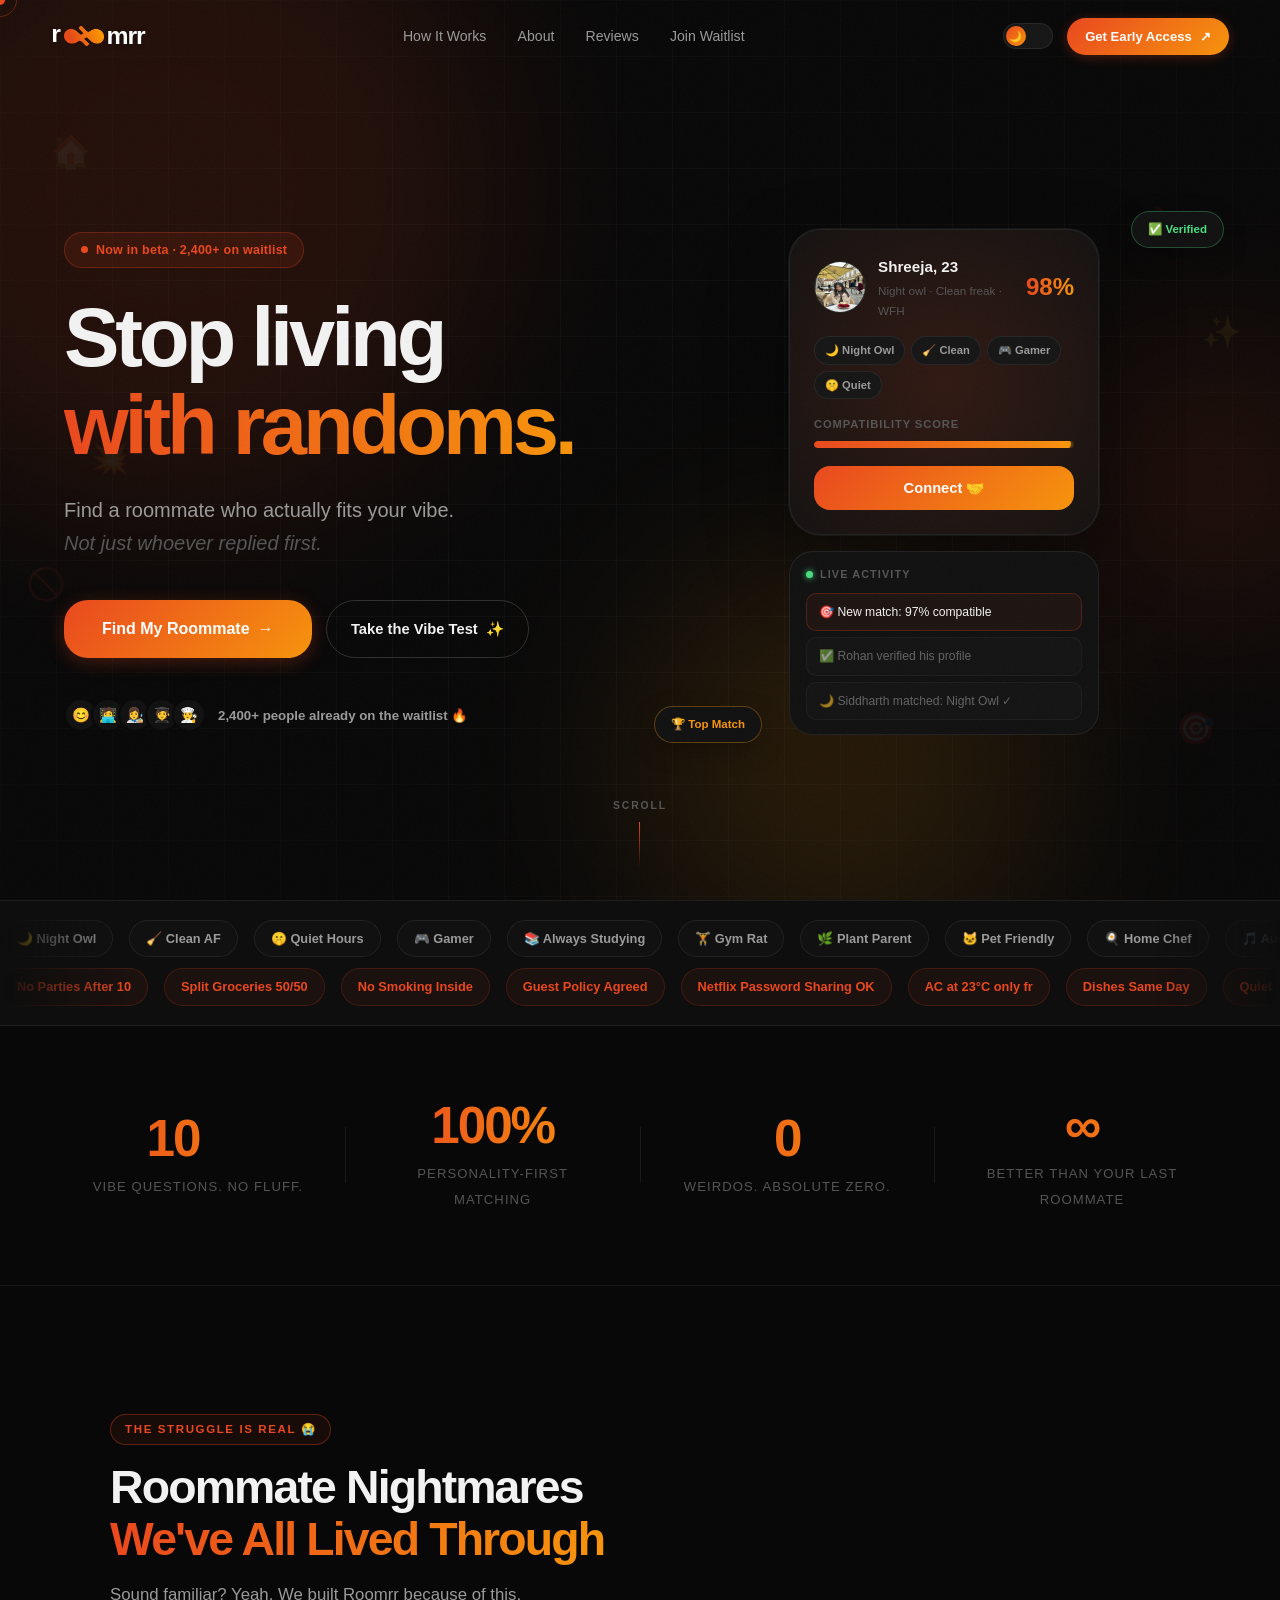
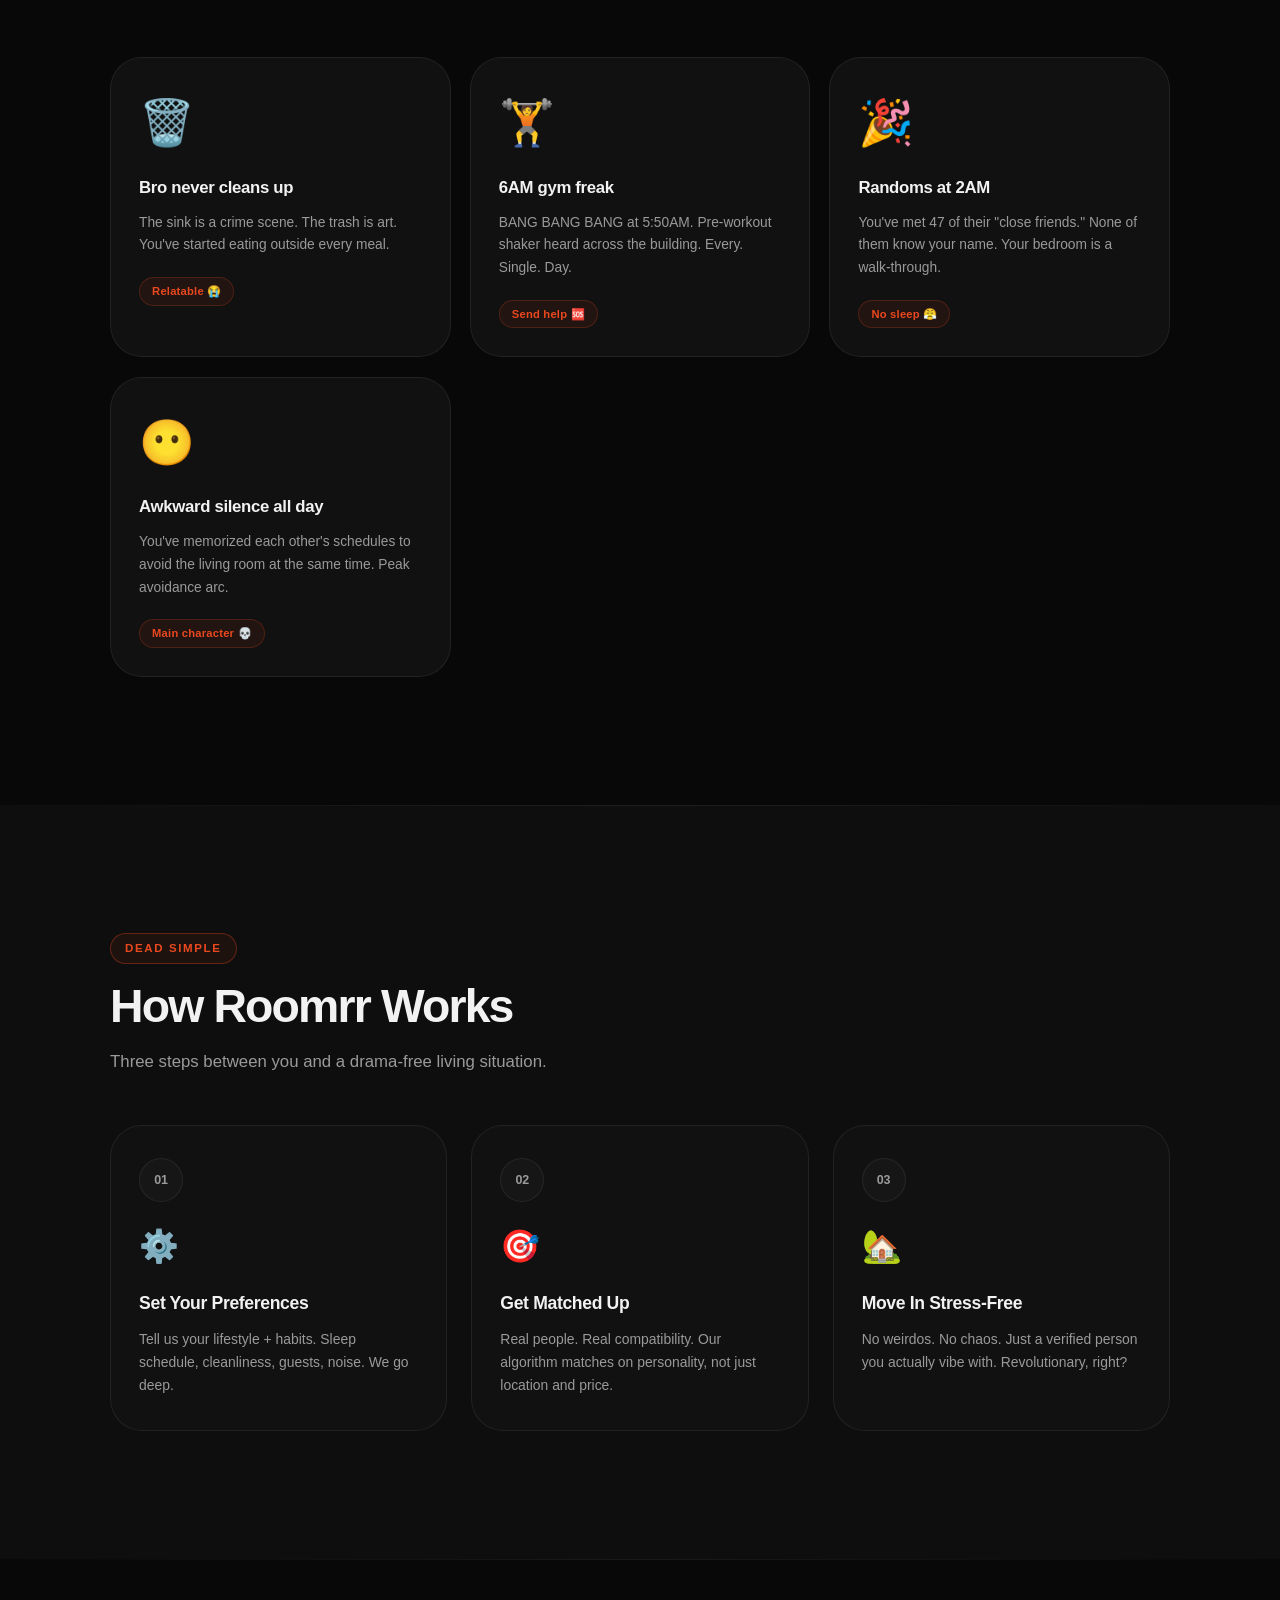
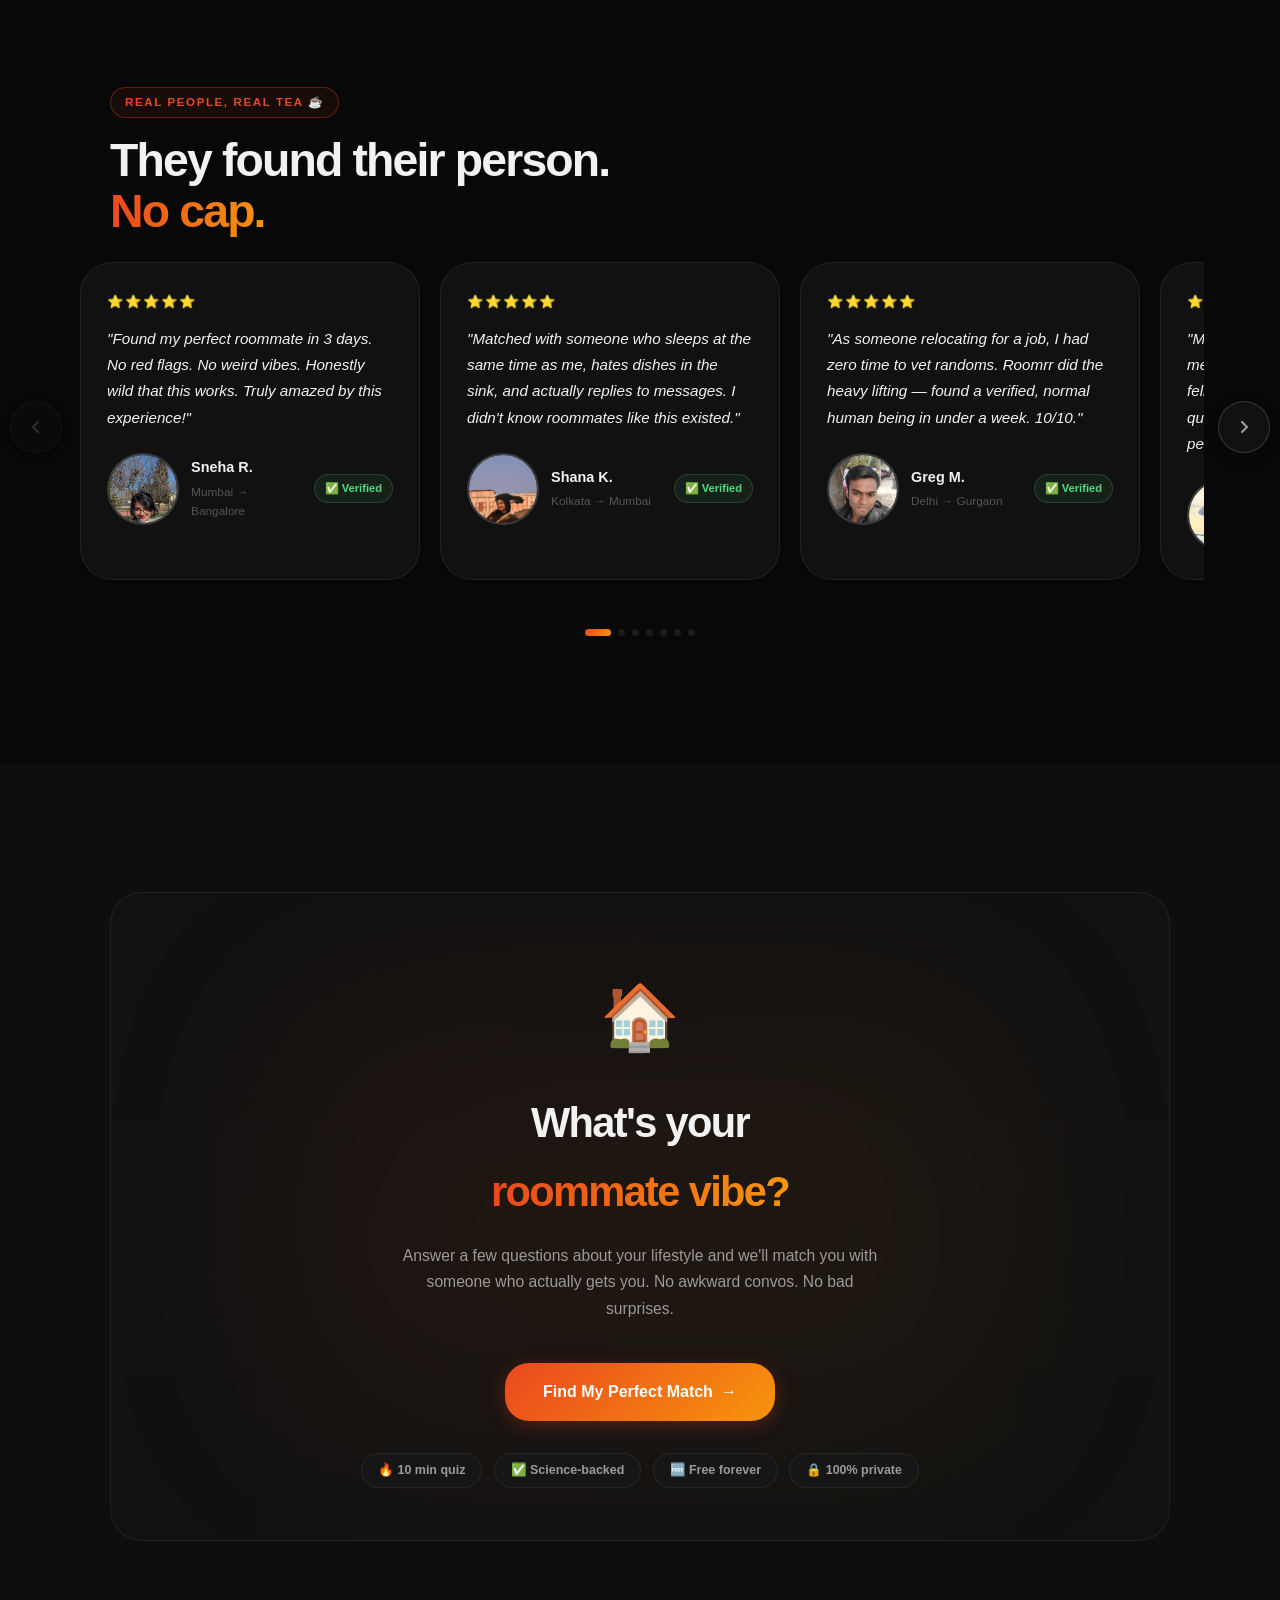
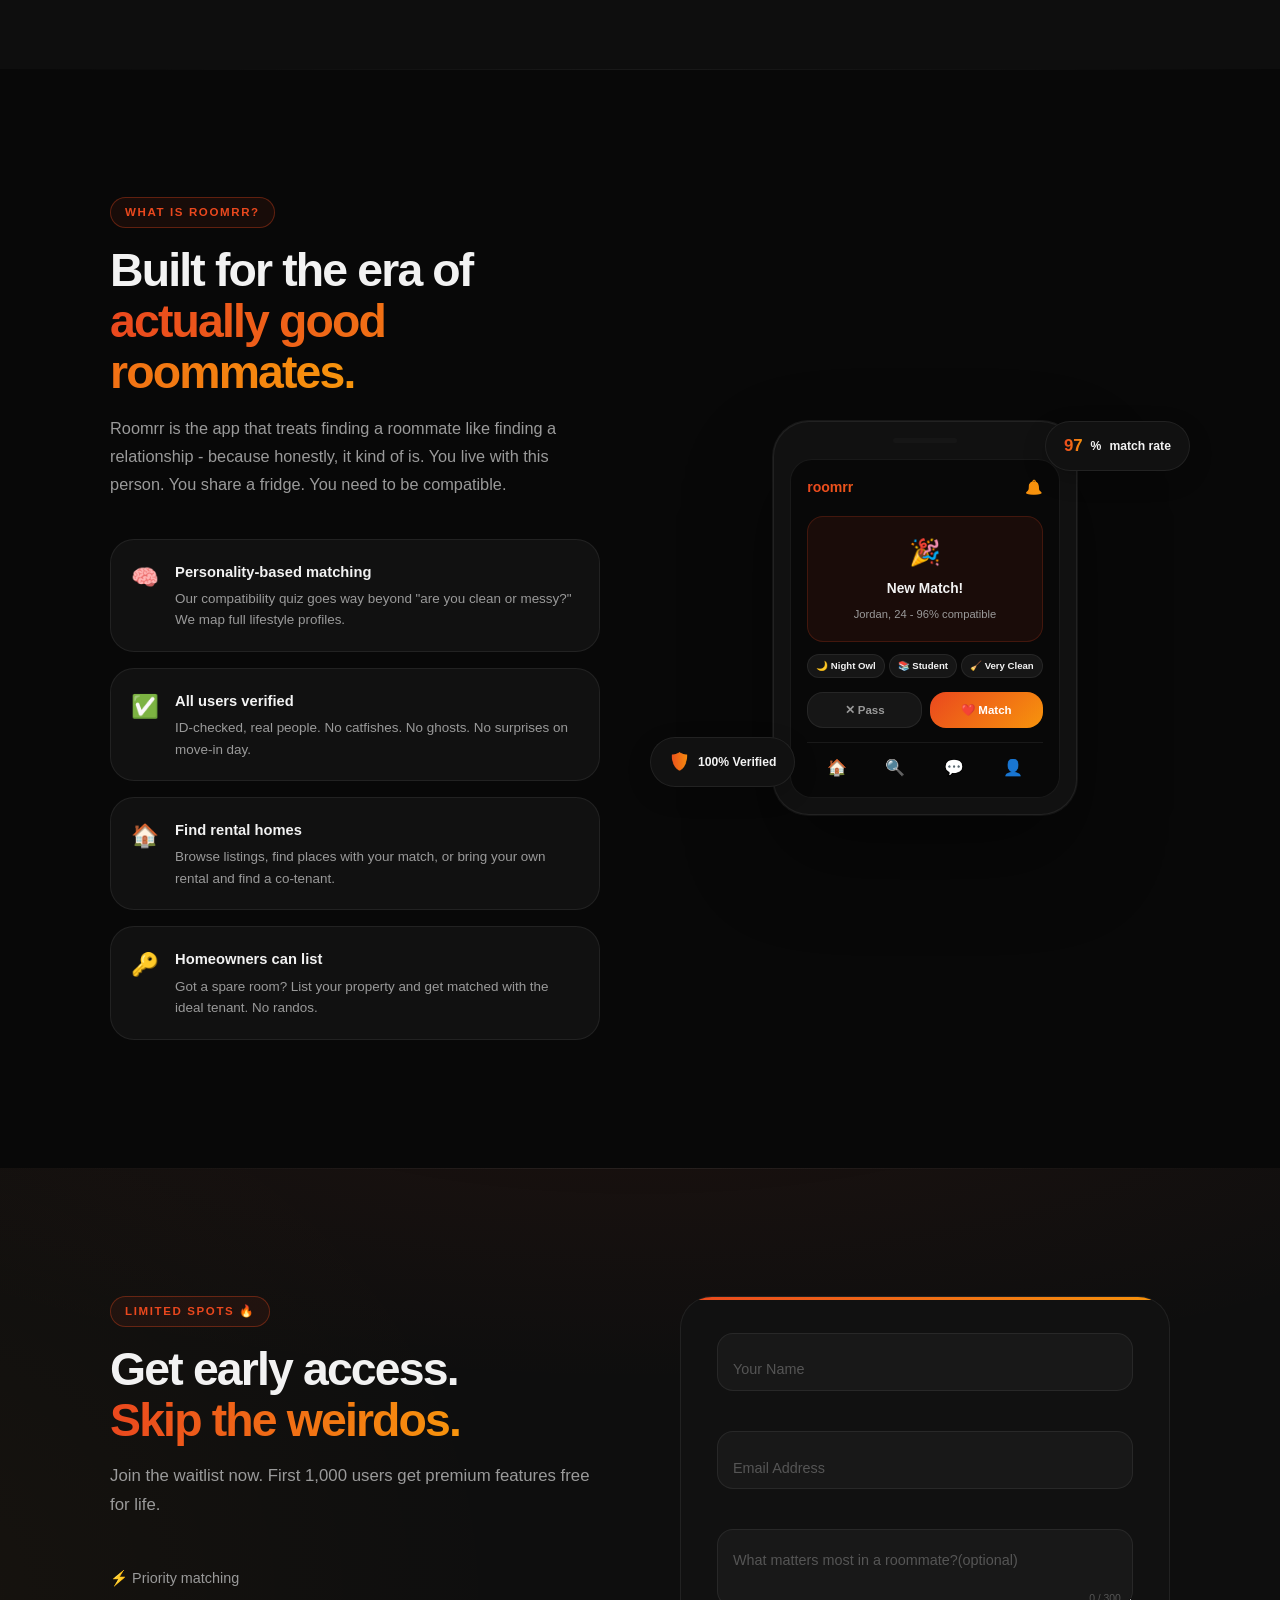
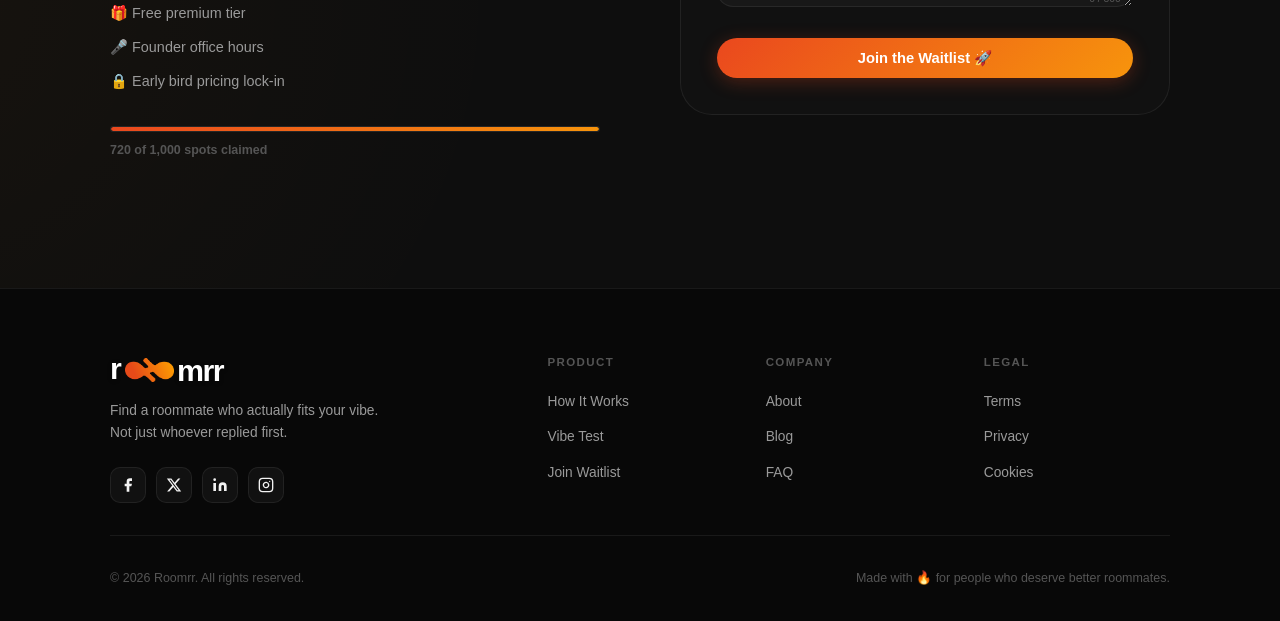
==== commit d9765a83: "Added roomrr and added privacy policy" ====
--- a/index.html
+++ b/index.html
@@ -39,7 +39,7 @@
     <!-- NAVBAR -->
     <nav class="navbar" id="navbar">
         <div class="nav-inner">
-            <a href="#" class="nav-logo" aria-label="Roomr home">
+            <a href="#" class="nav-logo" aria-label="Roomrr home">
                 <span class="logo-letter" style="margin-right:2px;margin-bottom:4px">r</span>
                 <img src="logo.png" class="logo-img" alt="" aria-hidden="true" />
                 <span class="logo-letter">mrr</span>
@@ -248,7 +248,7 @@
                 Roommate Nightmares<br />
                 <span class="gradient-text">We've All Lived Through</span>
             </h2>
-            <p class="section-sub reveal">Sound familiar? Yeah. We built Roomr because of this.</p>
+            <p class="section-sub reveal">Sound familiar? Yeah. We built Roomrr because of this.</p>
             <div class="meme-grid">
                 <div class="meme-card reveal tilt-card" data-delay="0">
                     <div class="meme-card-inner">
@@ -297,7 +297,7 @@
     <section class="how-it-works" id="how-it-works">
         <div class="container">
             <div class="section-label reveal">Dead simple</div>
-            <h2 class="section-title reveal">How Roomr Works</h2>
+            <h2 class="section-title reveal">How Roomrr Works</h2>
             <p class="section-sub reveal">Three steps between you and a drama-free living situation.</p>
             <div class="steps-grid">
                 <div class="step-card reveal" data-delay="0">
@@ -367,7 +367,7 @@
                     <!-- Greg -->
                     <article class="testi-card">
                         <div class="testi-stars">⭐⭐⭐⭐⭐</div>
-                        <p class="testi-quote">"As someone relocating for a job, I had zero time to vet randoms. Roomr
+                        <p class="testi-quote">"As someone relocating for a job, I had zero time to vet randoms. Roomrr
                             did the heavy lifting — found a verified, normal human being in under a week. 10/10."</p>
                         <div class="testi-author">
                             <div class="testi-avatar"><img src="greg.jpeg" alt="Greg M." /></div>
@@ -378,7 +378,7 @@
                     <!-- Aditya -->
                     <article class="testi-card">
                         <div class="testi-stars">⭐⭐⭐⭐⭐</div>
-                        <p class="testi-quote">"My previous roommate was an actual menace. Roomr matched me with a
+                        <p class="testi-quote">"My previous roommate was an actual menace. Roomrr matched me with a
                             fellow night-owl WFH guy who respects quiet hours. We co-exist in absolute peace."</p>
                         <div class="testi-author">
                             <div class="testi-avatar"><img src="aditya.jpeg" alt="Aditya S." /></div>
@@ -401,7 +401,7 @@
                     <article class="testi-card">
                         <div class="testi-stars">⭐⭐⭐⭐⭐</div>
                         <p class="testi-quote">"I used to dread coming home. Now I actually like my roommate? She's also
-                            obsessed with plants like me. Roomr really understood the assignment fr fr."</p>
+                            obsessed with plants like me. Roomrr really understood the assignment fr fr."</p>
                         <div class="testi-author">
                             <div class="testi-avatar"><img src="vaishnavi.jpeg" alt="Vaishnavi N." /></div>
                             <div class="testi-info"><strong>Vaishnavi N.</strong><span>Nagpur → Pune</span></div>
@@ -462,13 +462,13 @@
         <div class="container">
             <div class="about-grid">
                 <div class="about-text">
-                    <div class="section-label reveal">What is Roomr?</div>
+                    <div class="section-label reveal">What is Roomrr?</div>
                     <h2 class="section-title reveal">
                         Built for the era of<br />
                         <span class="gradient-text">actually good roommates.</span>
                     </h2>
                     <p class="about-body reveal">
-                        Roomr is the app that treats finding a roommate like finding a relationship - because honestly,
+                        Roomrr is the app that treats finding a roommate like finding a relationship - because honestly,
                         it kind of is. You live with this person. You share a fridge. You need to be compatible.
                     </p>
                     <ul class="about-features">
@@ -510,7 +510,7 @@
                         <div class="phone-frame">
                             <div class="phone-screen">
                                 <div class="app-header">
-                                    <span>roomr</span>
+                                    <span>roomrr</span>
                                     <span>🔔</span>
                                 </div>
                                 <div class="app-match">
@@ -599,7 +599,7 @@
                     <div class="form-success" id="formSuccess" style="display:none">
                         <span class="success-icon">🎉</span>
                         <h3>You're on the list!</h3>
-                        <p>We'll hit you up when Roomr launches. Stay weird. Stay clean. Stay you. ✌️</p>
+                        <p>We'll hit you up when Roomrr launches. Stay weird. Stay clean. Stay you. ✌️</p>
                     </div>
                     <div class="form-error-msg" id="formErrorMsg" style="display:none">
                         <span>😅 Something went wrong. Try again in a sec!</span>
@@ -614,7 +614,7 @@
         <div class="container">
             <div class="footer-top">
                 <div class="footer-brand">
-                    <a href="#" class="footer-logo-link" aria-label="Roomr home">
+                    <a href="#" class="footer-logo-link" aria-label="Roomrr home">
                         <span class="footer-logo">
                             <span class="footer-logo-letter" style="margin-right:2px;margin-bottom:4px">r</span>
                             <img src="logo.png" class="footer-logo-img" alt="" aria-hidden="true" />
@@ -684,7 +684,7 @@
                 </div>
             </div>
             <div class="footer-bottom">
-                <span>© 2026 Roomr. All rights reserved.</span>
+                <span>© 2026 Roomrr. All rights reserved.</span>
                 <span class="footer-made">Made with 🔥 for people who deserve better roommates.</span>
             </div>
         </div>
--- a/splash.css
+++ b/splash.css
@@ -1,5 +1,5 @@
 /* ============================================================
-   ROOMR — splash.css
+   ROOMRR — splash.css
    NEW FILE — no existing code modified.
    Import this in index.html BEFORE index.css:
      <link rel="stylesheet" href="splash.css" />
--- a/index.css
+++ b/index.css
@@ -1,5 +1,5 @@
 /* ============================================================
-   ROOMR — index.css v3.0
+   ROOMRR — index.css v3.0
    ============================================================ */
 
 @font-face {
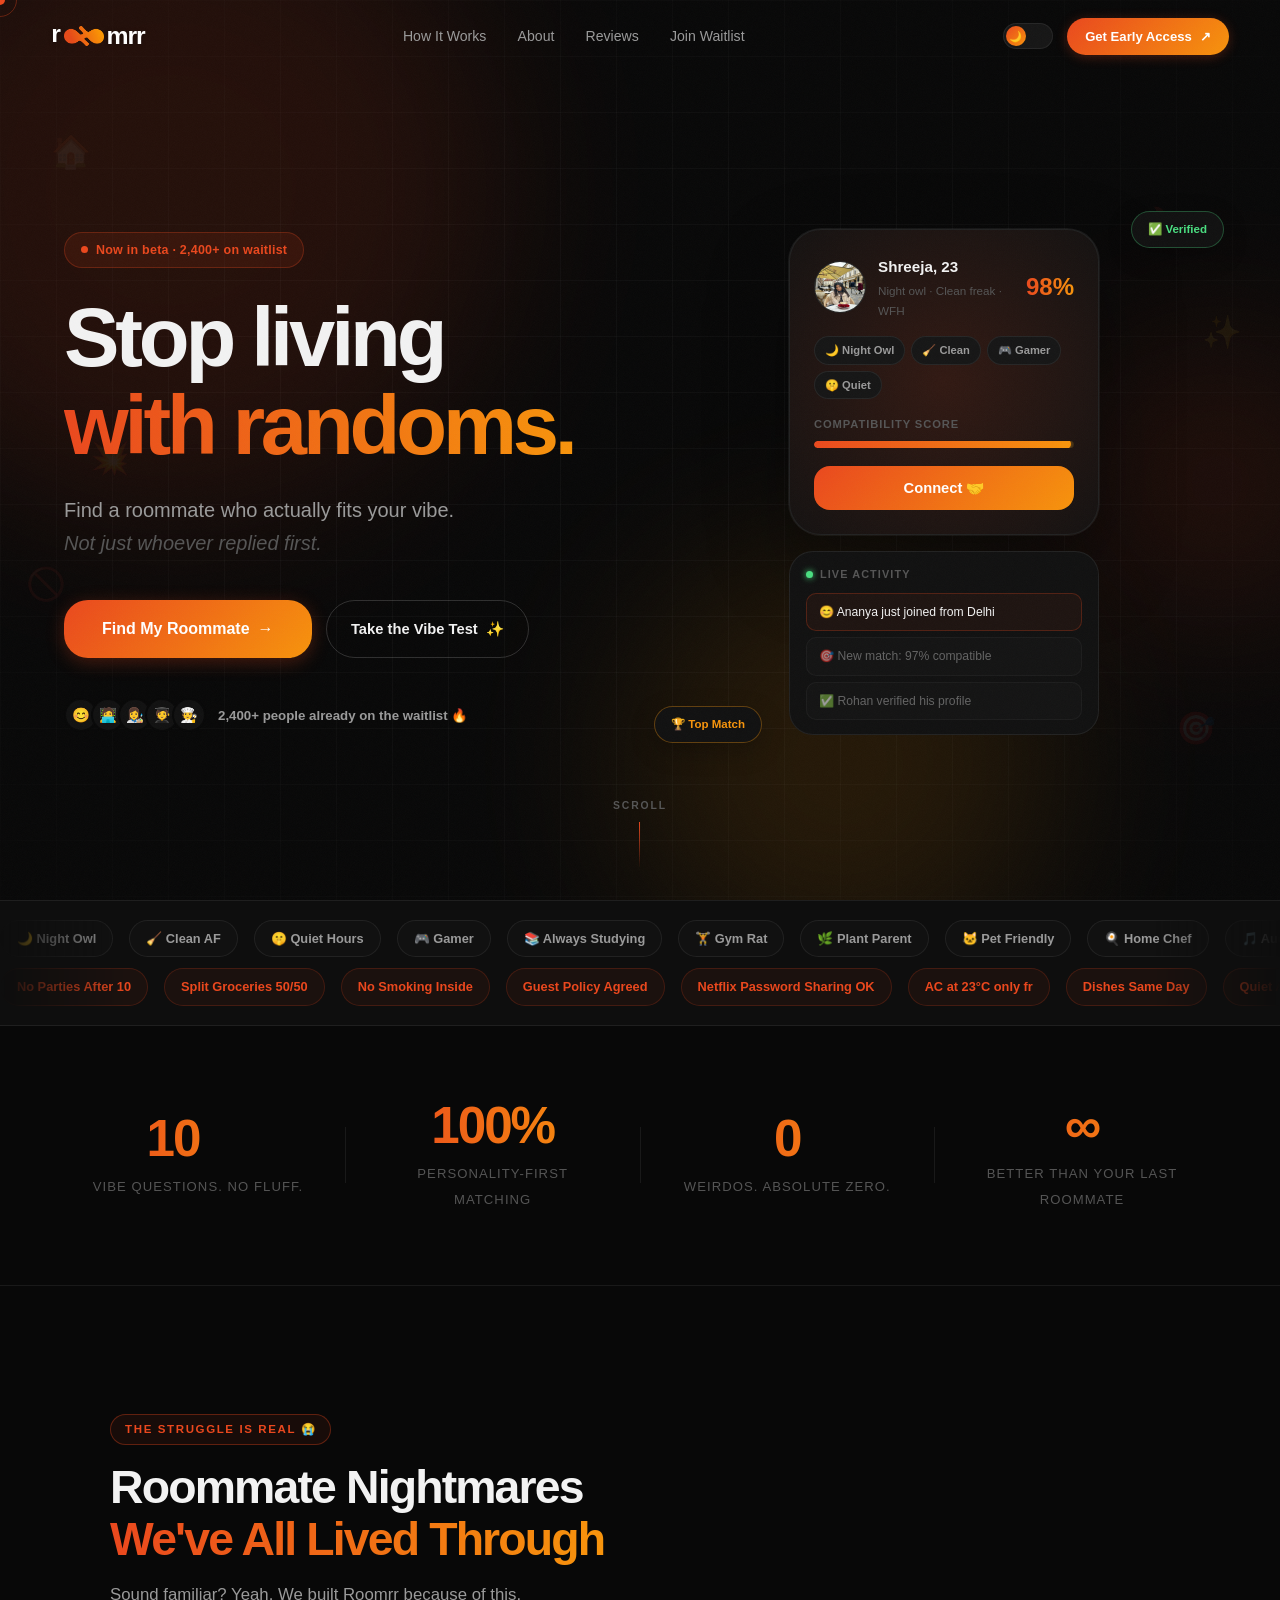
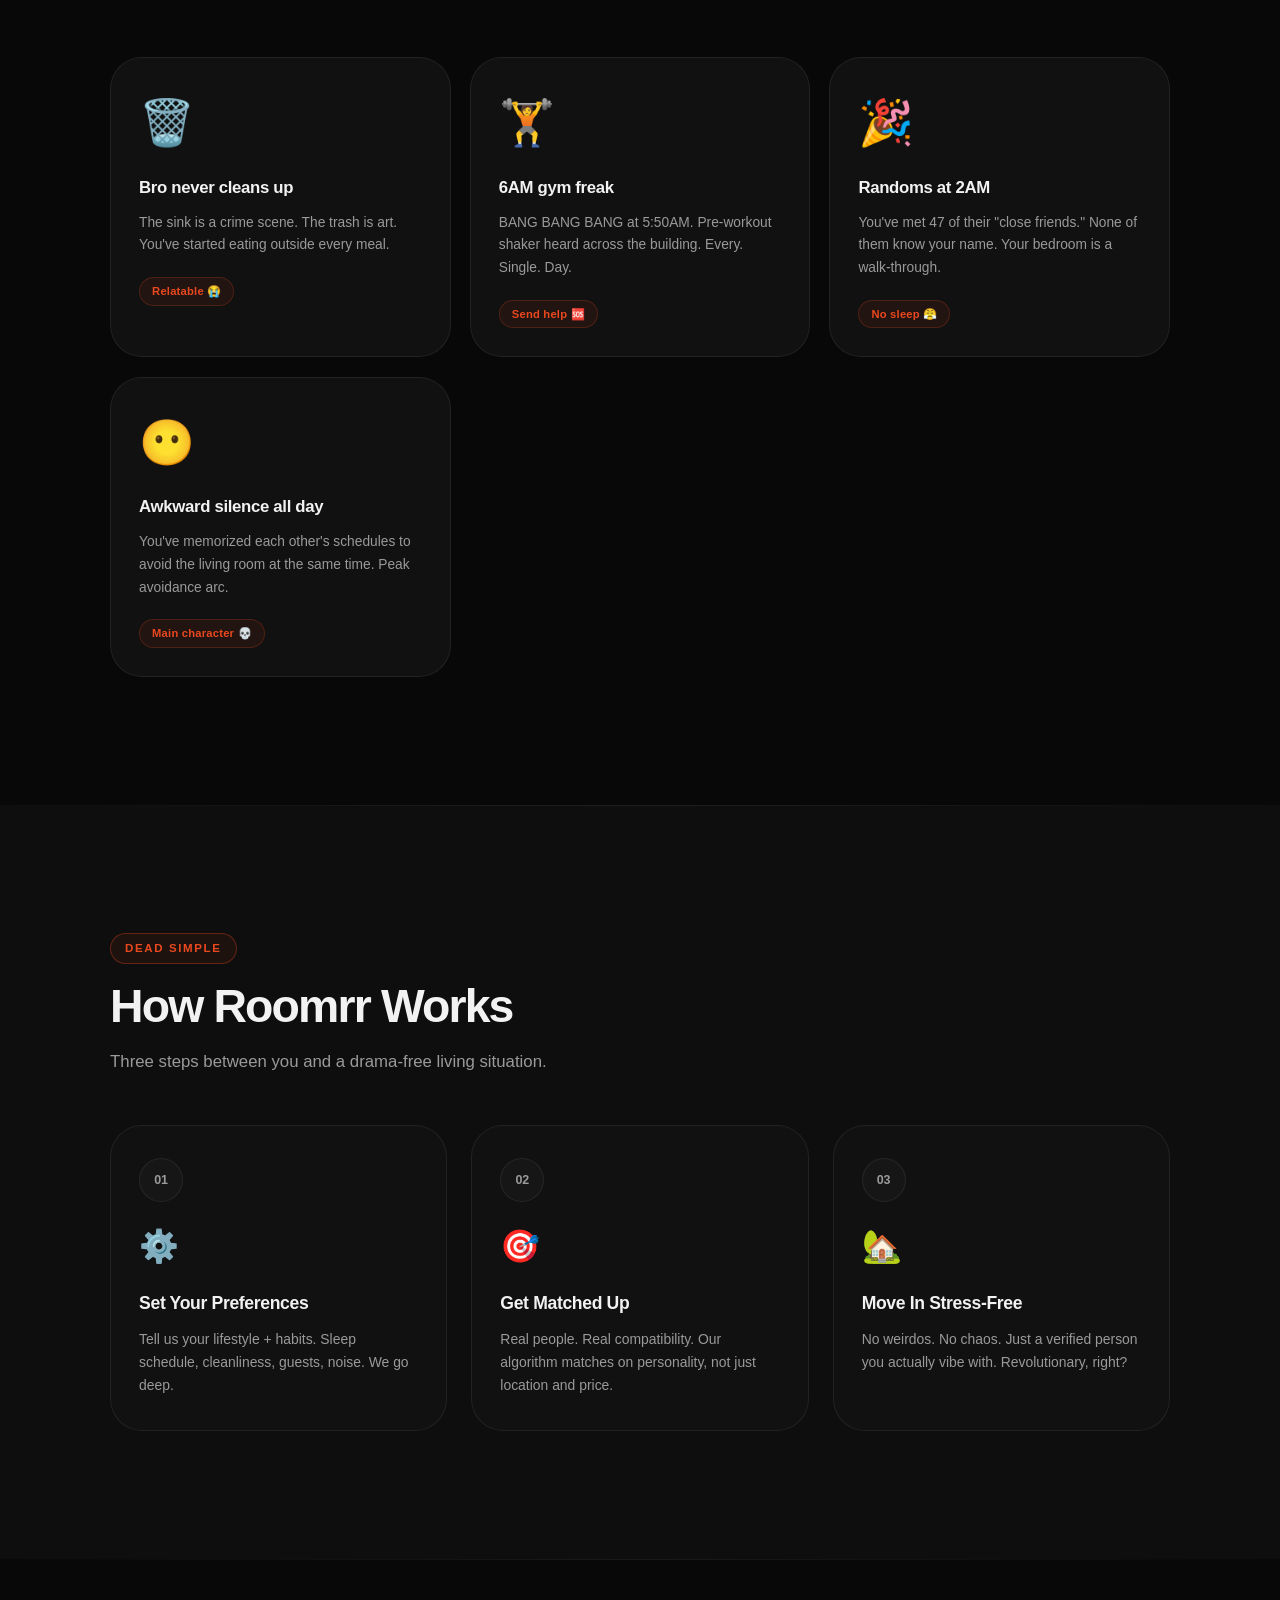
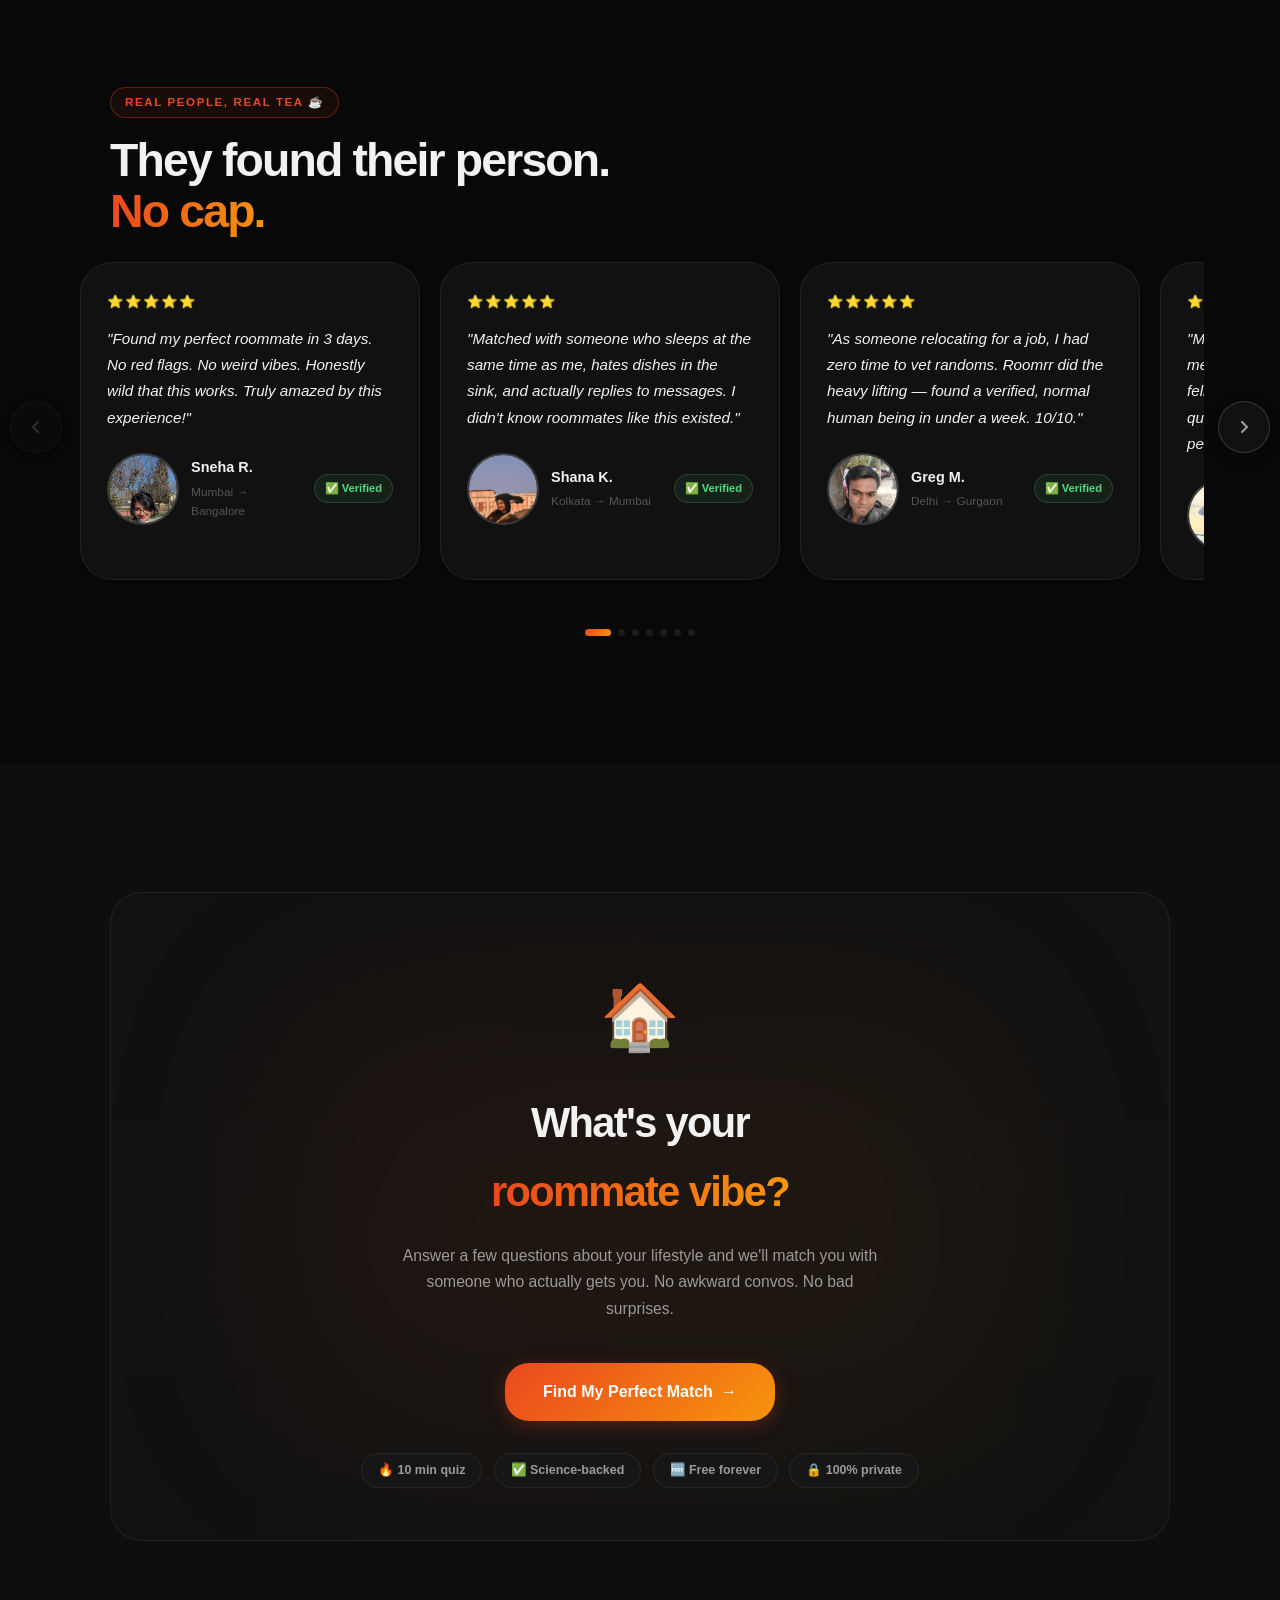
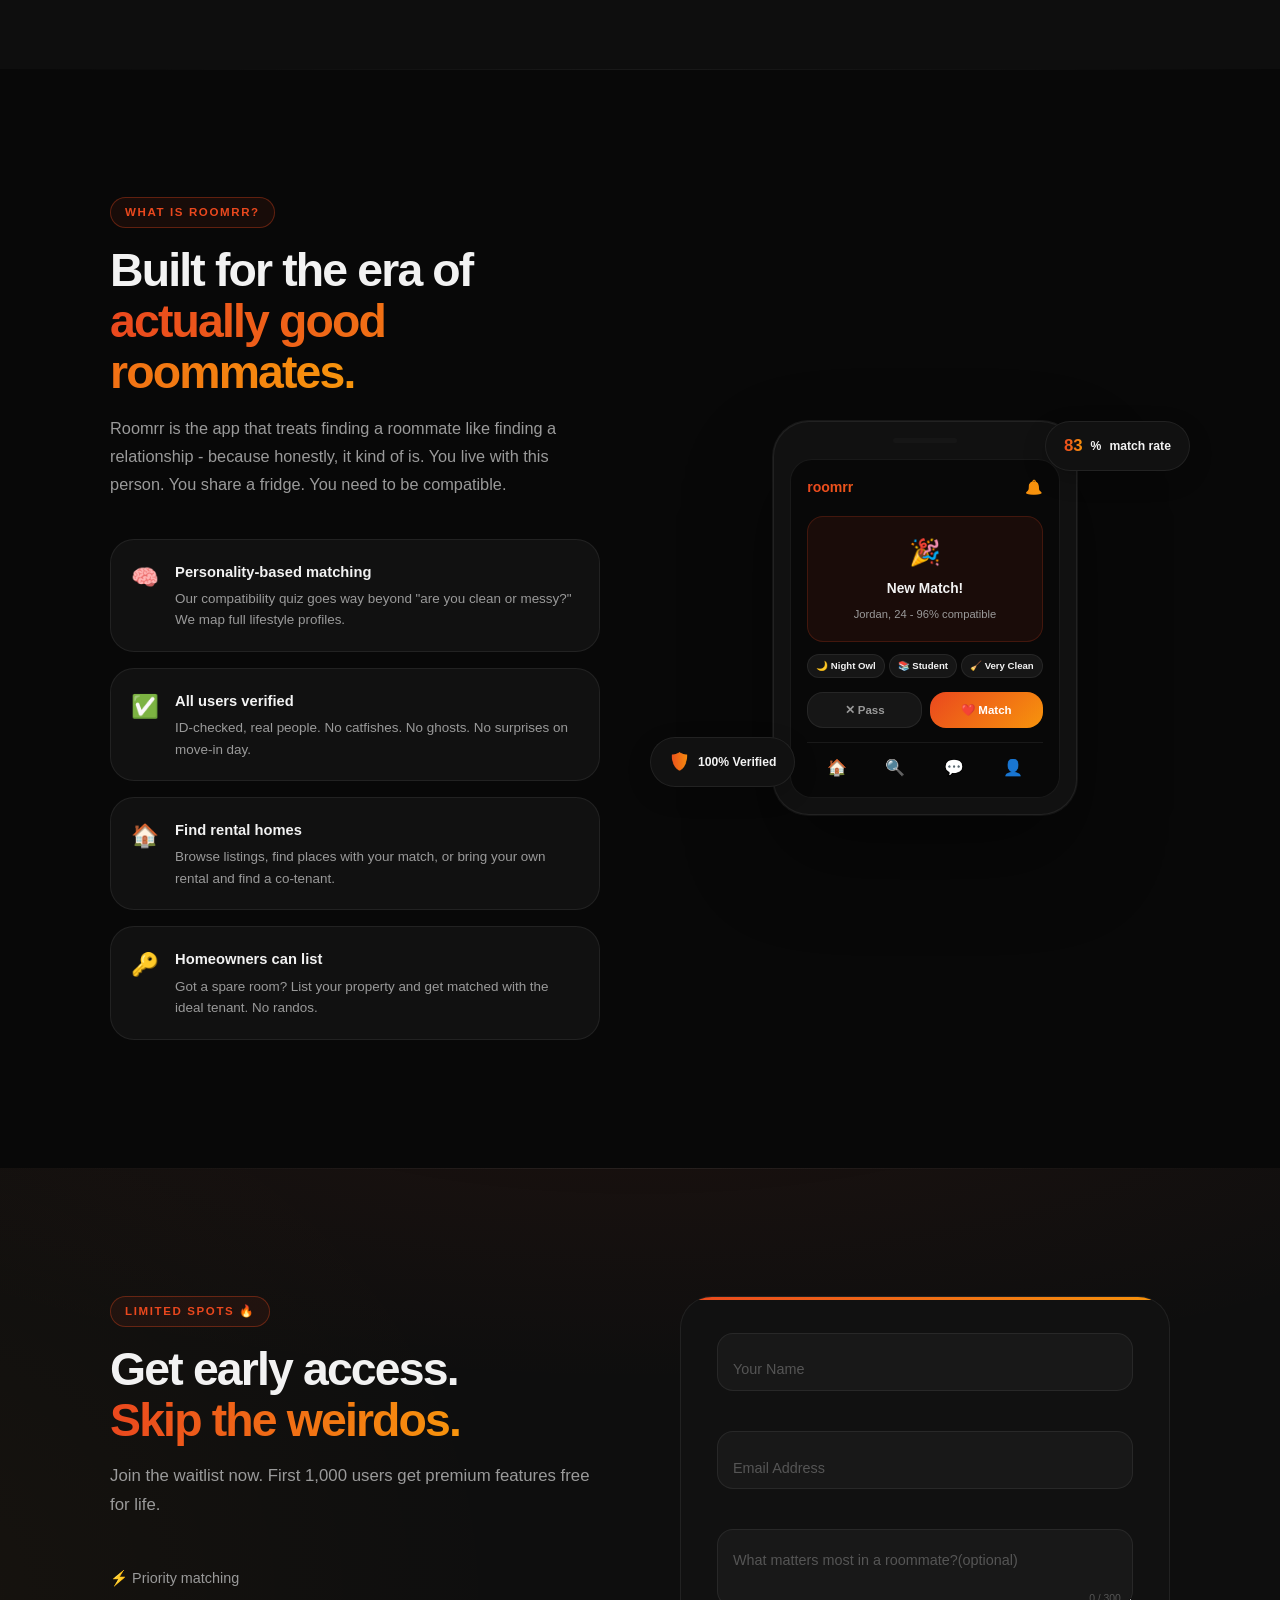
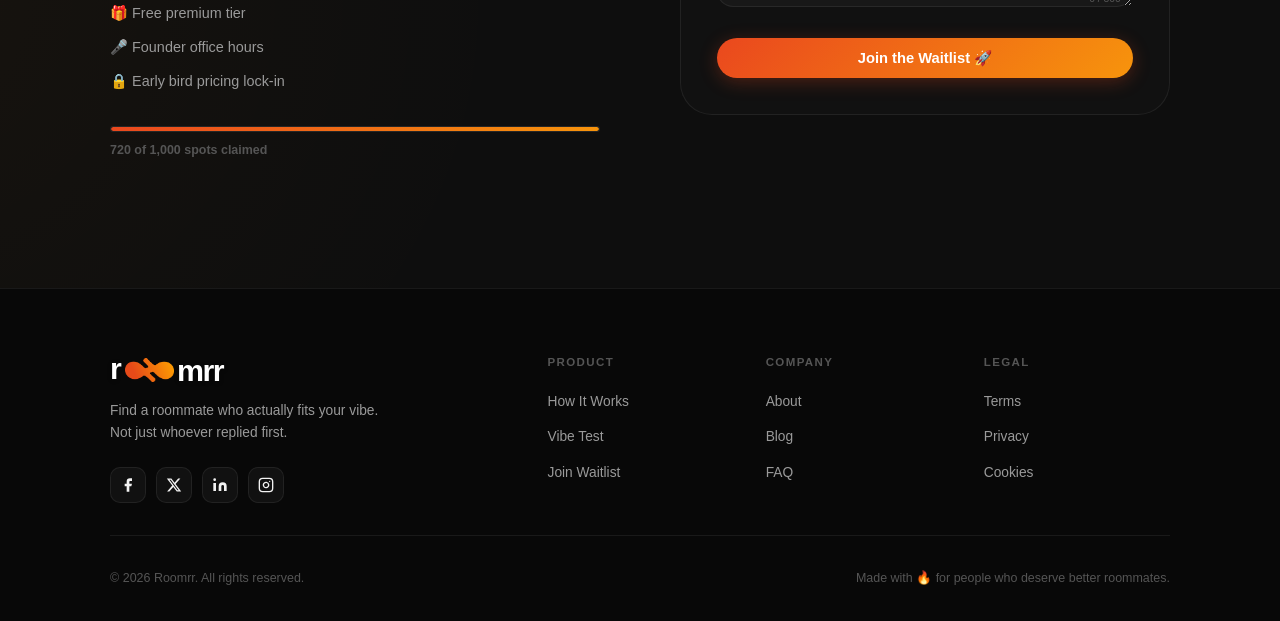
==== commit 880a7047: "Added roomrr and added privacy policy" ====
--- a/index.html
+++ b/index.html
@@ -5,10 +5,10 @@
     <meta charset="UTF-8" />
     <meta name="viewport" content="width=device-width, initial-scale=1.0" />
     <title>Roomrr - Find Your Tribe</title>
-    <link rel="icon" type="image/png" href="title-logo.png" />
+    <link rel="icon" type="image/png" href="images/title-logo.png" />
     <meta name="description" content="Stop living with randoms. Find a roommate who actually fits your vibe." />
-    <link rel="stylesheet" href="splash.css" />
-    <link rel="stylesheet" href="index.css" />
+    <link rel="stylesheet" href="css/splash.css" />
+    <link rel="stylesheet" href="css/index.css" />
     <script async src="https://www.googletagmanager.com/gtag/js?id=G-KEKWNX9H4T"></script>
     <script>
         window.dataLayer = window.dataLayer || [];
@@ -41,7 +41,7 @@
         <div class="nav-inner">
             <a href="#" class="nav-logo" aria-label="Roomrr home">
                 <span class="logo-letter" style="margin-right:2px;margin-bottom:4px">r</span>
-                <img src="logo.png" class="logo-img" alt="" aria-hidden="true" />
+                <img src="images/logo.png" class="logo-img" alt="" aria-hidden="true" />
                 <span class="logo-letter">mrr</span>
             </a>
             <ul class="nav-links" id="navLinks" role="navigation">
@@ -119,7 +119,7 @@
                 <div class="match-card-inner">
                     <div class="match-header">
                         <span class="match-avatar"><img style="border-radius: 50%; height: 50px; width: 50px;"
-                                src="shreeja.jpeg" alt=""></span>
+                                src="images/shreeja.jpeg" alt=""></span>
                         <div>
                             <p class="match-name">Shreeja, 23</p>
                             <p class="match-detail">Night owl · Clean freak · WFH</p>
@@ -348,7 +348,7 @@
                         <p class="testi-quote">"Found my perfect roommate in 3 days. No red flags. No weird vibes.
                             Honestly wild that this works. Truly amazed by this experience!"</p>
                         <div class="testi-author">
-                            <div class="testi-avatar"><img src="sneha.jpeg" alt="Sneha R." /></div>
+                            <div class="testi-avatar"><img src="images/sneha.jpeg" alt="Sneha R." /></div>
                             <div class="testi-info"><strong>Sneha R.</strong><span>Mumbai → Bangalore</span></div>
                             <div class="testi-badge">✅ Verified</div>
                         </div>
@@ -359,7 +359,7 @@
                         <p class="testi-quote">"Matched with someone who sleeps at the same time as me, hates dishes in
                             the sink, and actually replies to messages. I didn't know roommates like this existed."</p>
                         <div class="testi-author">
-                            <div class="testi-avatar"><img src="shana.jpeg" alt="Shana K." /></div>
+                            <div class="testi-avatar"><img src="images/shana.jpeg" alt="Shana K." /></div>
                             <div class="testi-info"><strong>Shana K.</strong><span>Kolkata → Mumbai</span></div>
                             <div class="testi-badge">✅ Verified</div>
                         </div>
@@ -370,7 +370,7 @@
                         <p class="testi-quote">"As someone relocating for a job, I had zero time to vet randoms. Roomrr
                             did the heavy lifting — found a verified, normal human being in under a week. 10/10."</p>
                         <div class="testi-author">
-                            <div class="testi-avatar"><img src="greg.jpeg" alt="Greg M." /></div>
+                            <div class="testi-avatar"><img src="images/greg.jpeg" alt="Greg M." /></div>
                             <div class="testi-info"><strong>Greg M.</strong><span>Delhi → Gurgaon</span></div>
                             <div class="testi-badge">✅ Verified</div>
                         </div>
@@ -381,7 +381,7 @@
                         <p class="testi-quote">"My previous roommate was an actual menace. Roomrr matched me with a
                             fellow night-owl WFH guy who respects quiet hours. We co-exist in absolute peace."</p>
                         <div class="testi-author">
-                            <div class="testi-avatar"><img src="aditya.jpeg" alt="Aditya S." /></div>
+                            <div class="testi-avatar"><img src="images/aditya.jpeg" alt="Aditya S." /></div>
                             <div class="testi-info"><strong>Aditya S.</strong><span>Chennai → Bangalore</span></div>
                             <div class="testi-badge">✅ Verified</div>
                         </div>
@@ -392,7 +392,7 @@
                         <p class="testi-quote">"The compatibility quiz caught things I didn't think to mention — like
                             the AC being 23°C. My roommate and I set it to that every time. Zero arguments."</p>
                         <div class="testi-author">
-                            <div class="testi-avatar"><img src="chetan.jpeg" alt="Chetan P." /></div>
+                            <div class="testi-avatar"><img src="images/chetan.jpeg" alt="Chetan P." /></div>
                             <div class="testi-info"><strong>Chetan P.</strong><span>Kolkata → Hyderabad</span></div>
                             <div class="testi-badge">✅ Verified</div>
                         </div>
@@ -403,7 +403,7 @@
                         <p class="testi-quote">"I used to dread coming home. Now I actually like my roommate? She's also
                             obsessed with plants like me. Roomrr really understood the assignment fr fr."</p>
                         <div class="testi-author">
-                            <div class="testi-avatar"><img src="vaishnavi.jpeg" alt="Vaishnavi N." /></div>
+                            <div class="testi-avatar"><img src="images/vaishnavi.jpeg" alt="Vaishnavi N." /></div>
                             <div class="testi-info"><strong>Vaishnavi N.</strong><span>Nagpur → Pune</span></div>
                             <div class="testi-badge">✅ Verified</div>
                         </div>
@@ -414,7 +414,7 @@
                         <p class="testi-quote">"Three days on the app and I had a 96% match. We both love cooking, hate
                             loud guests, and sleep before midnight. It felt like the algorithm read my mind."</p>
                         <div class="testi-author">
-                            <div class="testi-avatar"><img src="tisha.jpeg" alt="Tisha A." /></div>
+                            <div class="testi-avatar"><img src="images/tisha.jpeg" alt="Tisha A." /></div>
                             <div class="testi-info"><strong>Tisha A.</strong><span>Jaipur → Mumbai</span></div>
                             <div class="testi-badge">✅ Verified</div>
                         </div>
@@ -617,7 +617,7 @@
                     <a href="#" class="footer-logo-link" aria-label="Roomrr home">
                         <span class="footer-logo">
                             <span class="footer-logo-letter" style="margin-right:2px;margin-bottom:4px">r</span>
-                            <img src="logo.png" class="footer-logo-img" alt="" aria-hidden="true" />
+                            <img src="images/logo.png" class="footer-logo-img" alt="" aria-hidden="true" />
                             <span class="footer-logo-letter">mrr</span>
                         </span>
                     </a>
@@ -669,16 +669,16 @@
                         <h4>Company</h4>
                         <ul>
                             <li><a href="#about">About</a></li>
-                            <li><a href="#">Blog</a></li>
-                            <li><a href="#">FAQ</a></li>
+                            <li><a href="blogs.html">Blog</a></li>
+                            <li><a href="faq.html">FAQ</a></li>
                         </ul>
                     </div>
                     <div class="footer-col">
                         <h4>Legal</h4>
                         <ul>
-                            <li><a href="#">Terms</a></li>
-                            <li><a href="#">Privacy</a></li>
-                            <li><a href="#">Cookies</a></li>
+                            <li><a href="terms_of_service.html">Terms</a></li>
+                            <li><a href="privacy_policy.html">Privacy</a></li>
+                            <li><a href="cookies.html">Cookies</a></li>
                         </ul>
                     </div>
                 </div>
@@ -698,8 +698,8 @@
         </svg>
     </button>
 
-    <script src="splash.js"></script>
-    <script src="index.js"></script>
+    <script src="js/splash.js"></script>
+    <script src="js/index.js"></script>
     <script>
         // Back to Top
         (function () {
--- a/css/splash.css
+++ b/css/splash.css
@@ -0,0 +1,49 @@
+/* ============================================================
+   ROOMRR — splash.css
+   NEW FILE — no existing code modified.
+   Import this in index.html BEFORE index.css:
+     <link rel="stylesheet" href="splash.css" />
+     <link rel="stylesheet" href="index.css" />
+   ============================================================ */
+
+/* ── Splash overlay ── */
+ 
+#splashScreen {
+  position: fixed;
+  inset: 0;
+  z-index: 999999;
+  background: #080808;
+  display: flex;
+  flex-direction: column;
+  align-items: center;
+  justify-content: center;
+  overflow: hidden;
+  font-family: 'Manrope', 'Helvetica Neue', Helvetica, Arial, sans-serif;
+}
+ 
+/* Exit keyframe — also defined inline in splash.js as a fallback */
+@keyframes splashFadeOut {
+  0%   { opacity: 1; transform: scale(1); }
+  100% { opacity: 0; transform: scale(1.035); }
+}
+ 
+
+#splashCanvas {
+  display: block;
+  /* canvas sized dynamically by JS */
+}
+
+/* ── Fade-out transition when splash exits ── */
+#splashScreen.splash-exit {
+  animation: splashFadeOut 0.55s cubic-bezier(0.4, 0, 0.2, 1) forwards;
+}
+
+/* @keyframes splashFadeOut {
+  0%   { opacity: 1; transform: scale(1); }
+  100% { opacity: 0; transform: scale(1.04); }
+} */
+
+/* ── Hide main content until splash is done (prevents flicker) ── */
+body.splash-active {
+  overflow: hidden;
+}
--- a/css/index.css
+++ b/css/index.css
@@ -0,0 +1,2995 @@
+/* ============================================================
+   ROOMRR — index.css v3.0
+   ============================================================ */
+
+@font-face {
+  font-family: 'Manrope';
+  src: url('fonts/Manrope-VariableFont_wght.woff2') format('woff2 supports variations'),
+    url('fonts/Manrope-VariableFont_wght.woff2') format('woff2'),
+    url('fonts/Manrope-VariableFont_wght.ttf') format('truetype');
+  font-weight: 200 800;
+  font-style: normal;
+  font-display: swap;
+}
+
+/* ============================================================
+   CSS CUSTOM PROPERTIES
+   ============================================================ */
+:root {
+  --orange: #ea481e;
+  --yellow: #f7940c;
+  --black: #010101;
+  --green: #4ade80;
+  --red: #ef4444;
+
+  --grad-brand: linear-gradient(135deg, var(--orange), var(--yellow));
+  --grad-brand-text: linear-gradient(90deg, var(--orange), var(--yellow));
+  --grad-brand-r: linear-gradient(135deg, var(--yellow), var(--orange));
+
+  --space-xs: 0.5rem;
+  --space-sm: 1rem;
+  --space-md: 2rem;
+  --space-lg: 4rem;
+  --space-xl: 8rem;
+
+  --radius-xs: 6px;
+  --radius-sm: 10px;
+  --radius-md: 16px;
+  --radius-lg: 24px;
+  --radius-xl: 32px;
+  --radius-full: 9999px;
+
+  --transition: 0.28s cubic-bezier(0.4, 0, 0.2, 1);
+  --transition-slow: 0.55s cubic-bezier(0.4, 0, 0.2, 1);
+  --transition-spring: 0.5s cubic-bezier(0.34, 1.56, 0.64, 1);
+  --transition-bounce: 0.6s cubic-bezier(0.34, 1.4, 0.64, 1);
+
+  --font-display: 'Manrope', sans-serif;
+  --font-body: 'Manrope', sans-serif;
+}
+
+[data-theme="dark"] {
+  --bg: #080808;
+  --bg-2: #0e0e0e;
+  --bg-3: #161616;
+  --bg-card: #111111;
+  --bg-card-hover: #1c1c1c;
+  --border: rgba(255, 255, 255, 0.07);
+  --border-hover: rgba(255, 255, 255, 0.16);
+  --border-strong: rgba(255, 255, 255, 0.24);
+  --text: #f2f2f2;
+  --text-2: #9a9a9a;
+  --text-3: #555555;
+  --nav-bg: rgba(8, 8, 8, 0.88);
+  --form-bg: #111111;
+  --input-bg: #181818;
+  --glow-orange: rgba(234, 72, 30, 0.28);
+  --glow-yellow: rgba(247, 148, 12, 0.18);
+  --glow-green: rgba(74, 222, 128, 0.2);
+}
+
+[data-theme="light"] {
+  --bg: #f9f8f6;
+  --bg-2: #f3f2ef;
+  --bg-3: #eceae5;
+  --bg-card: #ffffff;
+  --bg-card-hover: #f8f7f4;
+  --border: rgba(0, 0, 0, 0.07);
+  --border-hover: rgba(0, 0, 0, 0.18);
+  --border-strong: rgba(0, 0, 0, 0.26);
+  --text: #0a0a0a;
+  --text-2: #5a5a5a;
+  --text-3: #999999;
+  --nav-bg: rgba(249, 248, 246, 0.92);
+  --form-bg: #ffffff;
+  --input-bg: #f3f2ef;
+  --glow-orange: rgba(234, 72, 30, 0.12);
+  --glow-yellow: rgba(247, 148, 12, 0.1);
+  --glow-green: rgba(74, 222, 128, 0.15);
+}
+
+*, *::before, *::after {
+  box-sizing: border-box;
+  margin: 0;
+  padding: 0;
+}
+
+html {
+  scroll-behavior: smooth;
+  font-size: 16px;
+}
+
+body {
+  font-family: var(--font-body);
+  background: var(--bg);
+  color: var(--text);
+  line-height: 1.65;
+  overflow-x: hidden;
+  max-width: 100vw;
+  transition: background var(--transition-slow), color var(--transition-slow);
+  cursor: none;
+}
+
+@media (hover: none) {
+  body {
+    cursor: auto;
+  }
+
+  .cursor, .cursor-trail {
+    display: none;
+  }
+}
+
+img {
+  max-width: 100%;
+  display: block;
+}
+
+a {
+  text-decoration: none;
+  color: inherit;
+}
+
+ul {
+  list-style: none;
+}
+
+button {
+  cursor: none;
+  font-family: var(--font-body);
+}
+
+.container {
+  width: min(1200px, 92%);
+  margin: 0 auto;
+  max-width: 100%;
+}
+
+.noise-overlay {
+  position: fixed;
+  inset: 0;
+  z-index: 99999;
+  pointer-events: none;
+  opacity: 0.028;
+  background-image: url("data:image/svg+xml,%3Csvg viewBox='0 0 256 256' xmlns='http://www.w3.org/2000/svg'%3E%3Cfilter id='noise'%3E%3CfeTurbulence type='fractalNoise' baseFrequency='0.85' numOctaves='4' stitchTiles='stitch'/%3E%3C/filter%3E%3Crect width='100%25' height='100%25' filter='url(%23noise)'/%3E%3C/svg%3E");
+  background-size: 180px 180px;
+}
+
+[data-theme="light"] .noise-overlay {
+  opacity: 0.018;
+}
+
+.scroll-progress {
+  position: fixed;
+  top: 0;
+  left: 0;
+  height: 2.5px;
+  width: 0%;
+  background: var(--grad-brand);
+  z-index: 99999;
+  border-radius: 0 2px 2px 0;
+  transition: width 0.08s linear;
+  box-shadow: 0 0 8px var(--orange);
+}
+
+/* ============================================================
+   TYPOGRAPHY
+   ============================================================ */
+.section-label {
+  display: inline-flex;
+  align-items: center;
+  gap: 6px;
+  font-family: var(--font-body);
+  font-size: 0.72rem;
+  font-weight: 700;
+  text-transform: uppercase;
+  letter-spacing: 0.14em;
+  color: var(--orange);
+  border: 1px solid rgba(234, 72, 30, 0.35);
+  background: rgba(234, 72, 30, 0.07);
+  padding: 5px 14px;
+  border-radius: var(--radius-full);
+  margin-bottom: 1.1rem;
+}
+
+.section-title {
+  font-family: var(--font-display);
+  font-size: clamp(1.8rem, 4vw, 2.9rem);
+  font-weight: 800;
+  line-height: 1.1;
+  letter-spacing: -0.04em;
+  margin-bottom: 1rem;
+}
+
+.section-sub {
+  font-size: 1.05rem;
+  color: var(--text-2);
+  max-width: 560px;
+  margin-bottom: 3rem;
+  line-height: 1.7;
+}
+
+.gradient-text {
+  background: var(--grad-brand-text);
+  -webkit-background-clip: text;
+  -webkit-text-fill-color: transparent;
+  background-clip: text;
+}
+
+/* ============================================================
+   CURSOR
+   ============================================================ */
+.cursor {
+  position: fixed;
+  top: 0;
+  left: 0;
+  width: 10px;
+  height: 10px;
+  pointer-events: none;
+  z-index: 99998;
+  transform: translate(-50%, -50%);
+}
+
+.cursor-dot {
+  width: 10px;
+  height: 10px;
+  background: var(--orange);
+  border-radius: 50%;
+  transition: transform 0.15s var(--transition-spring), width 0.2s, height 0.2s, background 0.2s;
+}
+
+.cursor-trail {
+  position: fixed;
+  top: 0;
+  left: 0;
+  width: 34px;
+  height: 34px;
+  border: 1.5px solid var(--orange);
+  border-radius: 50%;
+  pointer-events: none;
+  z-index: 99997;
+  transform: translate(-50%, -50%);
+  opacity: 0.35;
+  transition: transform 0.18s ease-out, opacity 0.3s;
+}
+
+body.cursor-hover .cursor-dot {
+  transform: scale(2.2);
+  background: var(--yellow);
+}
+
+body.cursor-hover .cursor-trail {
+  width: 52px;
+  height: 52px;
+  border-color: var(--yellow);
+  opacity: 0.25;
+}
+
+.ripple-circle {
+  position: fixed;
+  border-radius: 50%;
+  background: rgba(234, 72, 30, 0.25);
+  pointer-events: none;
+  z-index: 99996;
+  animation: rippleOut 0.5s ease-out forwards;
+  transform: translate(-50%, -50%) scale(0);
+}
+
+@keyframes rippleOut {
+  to {
+    transform: translate(-50%, -50%) scale(3);
+    opacity: 0;
+  }
+}
+
+/* ============================================================
+   FLOATING STICKERS
+   ============================================================ */
+.floating-stickers {
+  position: fixed;
+  inset: 0;
+  pointer-events: none;
+  z-index: 1;
+  overflow: hidden;
+}
+
+.sticker {
+  position: absolute;
+  font-size: clamp(1.4rem, 2.5vw, 2.2rem);
+  animation: floatSticker 9s ease-in-out infinite;
+  opacity: 0.06;
+  user-select: none;
+}
+
+[data-theme="light"] .sticker {
+  opacity: 0.1;
+}
+
+.s1 {
+  top: 14%;
+  left: 4%;
+  animation-delay: 0s;
+  animation-duration: 9s;
+}
+
+.s2 {
+  top: 34%;
+  right: 3%;
+  animation-delay: 1.5s;
+  animation-duration: 7s;
+}
+
+.s3 {
+  top: 62%;
+  left: 2%;
+  animation-delay: 3s;
+  animation-duration: 11s;
+}
+
+.s4 {
+  top: 78%;
+  right: 5%;
+  animation-delay: 0.8s;
+  animation-duration: 8s;
+}
+
+.s5 {
+  top: 48%;
+  left: 7%;
+  animation-delay: 2.2s;
+  animation-duration: 10s;
+}
+
+.s6 {
+  top: 22%;
+  right: 8%;
+  animation-delay: 4s;
+  animation-duration: 6.5s;
+}
+
+@keyframes floatSticker {
+  0%, 100% {
+    transform: translateY(0) rotate(-6deg);
+  }
+
+  40% {
+    transform: translateY(-18px) rotate(4deg);
+  }
+
+  70% {
+    transform: translateY(8px) rotate(-3deg);
+  }
+}
+
+/* ============================================================
+   REVEAL
+   ============================================================ */
+.reveal {
+  opacity: 0;
+  transform: translateY(28px);
+  transition: opacity 0.65s cubic-bezier(0.4, 0, 0.2, 1), transform 0.65s cubic-bezier(0.4, 0, 0.2, 1);
+}
+
+.reveal.visible {
+  opacity: 1;
+  transform: translateY(0);
+}
+
+/* ============================================================
+   NAVBAR
+   ============================================================ */
+.navbar {
+  position: fixed;
+  top: 0;
+  left: 0;
+  right: 0;
+  z-index: 1000;
+  padding: 1.1rem 0;
+  transition: background var(--transition), backdrop-filter var(--transition), box-shadow var(--transition), padding var(--transition);
+}
+
+.navbar.scrolled {
+  background: var(--nav-bg);
+  backdrop-filter: blur(24px) saturate(180%);
+  -webkit-backdrop-filter: blur(24px) saturate(180%);
+  box-shadow: 0 1px 0 var(--border);
+  padding: 0.7rem 0;
+}
+
+.nav-inner {
+  width: min(1200px, 92%);
+  margin: 0 auto;
+  display: flex;
+  align-items: center;
+  gap: 2rem;
+  max-width: 100%;
+}
+
+.nav-logo {
+  display: inline-flex;
+  align-items: center;
+  gap: 0;
+  flex-shrink: 0;
+  margin-right: auto;
+  text-decoration: none;
+  line-height: 1;
+}
+
+.logo-letter {
+  font-family: var(--font-display);
+  font-size: 1.55rem;
+  font-weight: 800;
+  letter-spacing: -0.04em;
+  color: #ffffff;
+  line-height: 1;
+  text-shadow: 0 1px 4px rgba(0, 0, 0, 0.35);
+}
+
+.logo-dot {
+  background: var(--grad-brand-text);
+  -webkit-background-clip: text;
+  -webkit-text-fill-color: transparent;
+  background-clip: text;
+  font-family: var(--font-display);
+  font-size: 2rem;
+  font-weight: 800;
+  line-height: 1;
+  margin-left: 1px;
+}
+
+.logo-img {
+  height: 1.25rem;
+  width: auto;
+  display: block;
+  object-fit: contain;
+  margin-top: -1px;
+  margin-left: 2px;
+  margin-right: 2px;
+}
+
+[data-theme="light"] .logo-letter {
+  color: var(--black);
+  text-shadow: none;
+}
+
+.footer-logo-link {
+  display: inline-block;
+  text-decoration: none;
+  margin-bottom: 12px;
+}
+
+.footer-logo {
+  display: inline-flex;
+  align-items: center;
+  gap: 0;
+  line-height: 1;
+}
+
+.footer-logo-letter {
+  font-family: var(--font-display);
+  font-size: 1.9rem;
+  font-weight: 800;
+  letter-spacing: -0.05em;
+  color: #ffffff;
+  text-shadow: 0 1px 4px rgba(0, 0, 0, 0.35);
+}
+
+[data-theme="light"] .footer-logo-letter {
+  color: var(--black);
+  text-shadow: none;
+}
+
+.footer-logo-img {
+  height: 1.5rem;
+  width: auto;
+  display: block;
+  object-fit: contain;
+  margin-top: -1px;
+  margin-left: 3px;
+  margin-right: 3px;
+}
+
+.footer-logo-dot {
+  background: var(--grad-brand-text);
+  -webkit-background-clip: text;
+  -webkit-text-fill-color: transparent;
+  background-clip: text;
+  font-family: var(--font-display);
+  font-size: 2.4rem;
+  font-weight: 800;
+  line-height: 1;
+  margin-left: 1px;
+}
+
+.nav-links {
+  display: flex;
+  align-items: center;
+  gap: 0.2rem;
+  margin-left: 0;
+}
+
+.nav-links a {
+  font-size: 0.88rem;
+  font-weight: 500;
+  color: var(--text-2);
+  padding: 6px 14px;
+  border-radius: var(--radius-full);
+  transition: color var(--transition), background var(--transition);
+}
+
+.nav-links a:hover {
+  color: var(--text);
+  background: var(--border);
+}
+
+.nav-actions {
+  display: flex;
+  align-items: center;
+  gap: 0.9rem;
+  margin-left: auto;
+}
+
+.theme-toggle {
+  position: relative;
+  cursor: none;
+}
+
+.theme-toggle input {
+  position: absolute;
+  opacity: 0;
+  width: 0;
+  height: 0;
+}
+
+.toggle-track {
+  display: flex;
+  align-items: center;
+  width: 50px;
+  height: 26px;
+  background: var(--bg-3);
+  border: 1px solid var(--border);
+  border-radius: var(--radius-full);
+  padding: 2px;
+  cursor: pointer;
+  transition: background var(--transition);
+}
+
+.toggle-thumb {
+  width: 20px;
+  height: 20px;
+  background: var(--grad-brand);
+  border-radius: 50%;
+  display: flex;
+  align-items: center;
+  justify-content: center;
+  font-size: 0.65rem;
+  transition: transform var(--transition-spring);
+  position: relative;
+  overflow: hidden;
+}
+
+.toggle-icon {
+  position: absolute;
+  transition: opacity var(--transition), transform var(--transition);
+}
+
+.toggle-icon.moon {
+  opacity: 1;
+  transform: scale(1);
+}
+
+.toggle-icon.sun {
+  opacity: 0;
+  transform: scale(0.5);
+}
+
+input:checked~.toggle-track .toggle-thumb {
+  transform: translateX(24px);
+}
+
+input:checked~.toggle-track .toggle-icon.moon {
+  opacity: 0;
+  transform: scale(0.5);
+}
+
+input:checked~.toggle-track .toggle-icon.sun {
+  opacity: 1;
+  transform: scale(1);
+}
+
+/* ============================================================
+   BUTTONS
+   ============================================================ */
+.btn {
+  display: inline-flex;
+  align-items: center;
+  gap: 8px;
+  font-family: var(--font-body);
+  font-size: 0.92rem;
+  font-weight: 700;
+  padding: 11px 24px;
+  border-radius: var(--radius-full);
+  border: none;
+  outline: none;
+  transition: transform var(--transition-spring), box-shadow var(--transition), background var(--transition);
+  white-space: nowrap;
+  cursor: none;
+  position: relative;
+  overflow: hidden;
+}
+
+.btn::after {
+  content: '';
+  position: absolute;
+  inset: 0;
+  background: rgba(255, 255, 255, 0.1);
+  opacity: 0;
+  transition: opacity var(--transition);
+}
+
+.btn:hover::after {
+  opacity: 1;
+}
+
+.btn:active {
+  transform: scale(0.95) !important;
+}
+
+.btn-primary {
+  background: var(--grad-brand);
+  color: #fff;
+  box-shadow: 0 4px 18px var(--glow-orange);
+}
+
+.btn-primary:hover {
+  box-shadow: 0 8px 32px var(--glow-orange), 0 0 0 2.5px rgba(234, 72, 30, 0.3);
+  transform: translateY(-2px) scale(1.01);
+}
+
+.btn-ghost {
+  background: transparent;
+  color: var(--text);
+  border: 1.5px solid var(--border-hover);
+}
+
+.btn-ghost:hover {
+  border-color: var(--orange);
+  color: var(--orange);
+  transform: translateY(-2px);
+}
+
+.btn-nav {
+  background: var(--grad-brand);
+  color: #fff;
+  font-size: 0.82rem;
+  padding: 8px 18px;
+  box-shadow: 0 2px 12px var(--glow-orange);
+}
+
+.btn-nav:hover {
+  transform: translateY(-1px);
+  box-shadow: 0 4px 20px var(--glow-orange);
+}
+
+.btn-large {
+  padding: 16px 38px;
+  font-size: 1rem;
+  border-radius: var(--radius-lg);
+}
+
+.btn-full {
+  width: 100%;
+  justify-content: center;
+}
+
+.btn-arrow {
+  transition: transform var(--transition);
+  display: inline-block;
+}
+
+.btn:hover .btn-arrow {
+  transform: translateX(4px);
+}
+
+/* ============================================================
+   HAMBURGER
+   ============================================================ */
+.hamburger {
+  display: none;
+  flex-direction: column;
+  gap: 5px;
+  background: none;
+  border: none;
+  padding: 6px;
+  cursor: pointer;
+  position: relative;
+  z-index: 1002;
+  flex-shrink: 0;
+}
+
+.hamburger span {
+  display: block;
+  width: 22px;
+  height: 2px;
+  background: var(--text);
+  border-radius: 2px;
+  transition: transform var(--transition), opacity var(--transition);
+  pointer-events: none;
+}
+
+.hamburger.active span:nth-child(1) {
+  transform: rotate(45deg) translate(5px, 5px);
+}
+
+.hamburger.active span:nth-child(2) {
+  opacity: 0;
+}
+
+.hamburger.active span:nth-child(3) {
+  transform: rotate(-45deg) translate(5px, -5px);
+}
+
+.nav-overlay {
+  display: none;
+  position: fixed;
+  inset: 0;
+  background: rgba(0, 0, 0, 0.5);
+  z-index: 998;
+  opacity: 0;
+  transition: opacity var(--transition-slow);
+  backdrop-filter: blur(2px);
+}
+
+.nav-overlay.open {
+  display: block;
+  opacity: 1;
+}
+
+/* ============================================================
+   HERO
+   ============================================================ */
+.hero {
+  min-height: 100svh;
+  display: grid;
+  grid-template-columns: 1fr 1fr;
+  align-items: center;
+  gap: 4rem;
+  padding: 8rem 5% 4rem;
+  position: relative;
+  overflow: hidden;
+}
+
+.hero-bg {
+  position: absolute;
+  inset: 0;
+  z-index: 0;
+  pointer-events: none;
+}
+
+.mesh-blob {
+  position: absolute;
+  border-radius: 50%;
+  filter: blur(90px);
+  opacity: 0.12;
+}
+
+[data-theme="light"] .mesh-blob {
+  opacity: 0.07;
+}
+
+.blob-1 {
+  width: 650px;
+  height: 650px;
+  background: var(--orange);
+  top: -15%;
+  left: -12%;
+  animation: blobPulse 9s ease-in-out infinite;
+}
+
+.blob-2 {
+  width: 420px;
+  height: 420px;
+  background: var(--yellow);
+  bottom: -8%;
+  right: 18%;
+  animation: blobPulse 11s ease-in-out infinite reverse;
+}
+
+.blob-3 {
+  width: 280px;
+  height: 280px;
+  background: var(--orange);
+  top: 38%;
+  right: -6%;
+  animation: blobPulse 7s ease-in-out infinite 2s;
+}
+
+@keyframes blobPulse {
+  0%, 100% {
+    transform: scale(1) translate(0, 0);
+  }
+
+  35% {
+    transform: scale(1.08) translate(18px, -18px);
+  }
+
+  68% {
+    transform: scale(0.94) translate(-12px, 14px);
+  }
+}
+
+.grid-overlay {
+  position: absolute;
+  inset: 0;
+  background-image: linear-gradient(var(--border) 1px, transparent 1px), linear-gradient(90deg, var(--border) 1px, transparent 1px);
+  background-size: 56px 56px;
+  opacity: 0.4;
+  mask-image: radial-gradient(ellipse 80% 80% at 50% 50%, black 40%, transparent 100%);
+}
+
+.hero-content {
+  position: relative;
+  z-index: 1;
+}
+
+.hero-badge {
+  display: inline-flex;
+  align-items: center;
+  gap: 8px;
+  background: rgba(234, 72, 30, 0.1);
+  border: 1px solid rgba(234, 72, 30, 0.28);
+  color: var(--orange);
+  padding: 7px 16px;
+  border-radius: var(--radius-full);
+  font-size: 0.78rem;
+  font-weight: 600;
+  letter-spacing: 0.02em;
+  margin-bottom: 1.6rem;
+}
+
+.badge-dot {
+  width: 7px;
+  height: 7px;
+  background: var(--orange);
+  border-radius: 50%;
+  animation: pulseDot 1.8s ease-in-out infinite;
+}
+
+@keyframes pulseDot {
+  0%, 100% {
+    transform: scale(1);
+    opacity: 1;
+  }
+
+  50% {
+    transform: scale(1.8);
+    opacity: 0.5;
+  }
+}
+
+.hero-headline {
+  font-family: var(--font-display);
+  font-size: clamp(3rem, 7vw, 5.2rem);
+  font-weight: 800;
+  line-height: 1.06;
+  letter-spacing: -0.05em;
+  margin-bottom: 1.5rem;
+}
+
+.hero-sub {
+  font-size: clamp(1.05rem, 2.2vw, 1.25rem);
+  color: var(--text-2);
+  line-height: 1.65;
+  margin-bottom: 2.5rem;
+  max-width: 480px;
+}
+
+.hero-sub em {
+  color: var(--text-3);
+  font-style: italic;
+}
+
+.hero-ctas {
+  display: flex;
+  flex-wrap: wrap;
+  gap: 0.9rem;
+  margin-bottom: 2.5rem;
+}
+
+.social-proof {
+  display: flex;
+  align-items: center;
+  gap: 12px;
+}
+
+.proof-avatars {
+  display: flex;
+}
+
+.avatar {
+  width: 34px;
+  height: 34px;
+  border-radius: 50%;
+  background: var(--bg-card);
+  border: 2px solid var(--bg);
+  display: flex;
+  align-items: center;
+  justify-content: center;
+  font-size: 0.9rem;
+  margin-left: -7px;
+}
+
+.avatar:first-child {
+  margin-left: 0;
+}
+
+.proof-text {
+  font-size: 0.83rem;
+  font-weight: 600;
+  color: var(--text-2);
+}
+
+.hero-visual {
+  position: relative;
+  z-index: 1;
+  display: flex;
+  flex-direction: column;
+  align-items: center;
+  gap: 1rem;
+}
+
+/* ============================================================
+   MATCH CARD
+   ============================================================ */
+.match-card {
+  width: 310px;
+  background: var(--bg-card);
+  border: 1px solid var(--border);
+  border-radius: var(--radius-xl);
+  position: relative;
+  animation: cardFloat 6s ease-in-out infinite;
+  box-shadow: 0 32px 80px rgba(0, 0, 0, 0.35), 0 0 0 1px var(--border);
+  overflow: hidden;
+}
+
+.match-card-glow {
+  position: absolute;
+  inset: -30%;
+  background: radial-gradient(circle at 50% 50%, rgba(234, 72, 30, 0.15), transparent 70%);
+  pointer-events: none;
+  animation: glowRotate 8s linear infinite;
+}
+
+@keyframes glowRotate {
+  from {
+    transform: rotate(0deg);
+  }
+
+  to {
+    transform: rotate(360deg);
+  }
+}
+
+.match-card-inner {
+  padding: 24px;
+  position: relative;
+  z-index: 1;
+}
+
+@keyframes cardFloat {
+  0%, 100% {
+    transform: translateY(0) rotate(-0.8deg);
+  }
+
+  50% {
+    transform: translateY(-14px) rotate(0.8deg);
+  }
+}
+
+.match-header {
+  display: flex;
+  align-items: center;
+  gap: 12px;
+  margin-bottom: 16px;
+}
+
+.match-avatar {
+  font-size: 2.2rem;
+  background: var(--bg-3);
+  width: 52px;
+  height: 52px;
+  border-radius: 50%;
+  display: flex;
+  align-items: center;
+  justify-content: center;
+  flex-shrink: 0;
+  border: 1px solid var(--border);
+}
+
+.match-name {
+  font-family: var(--font-display);
+  font-weight: 700;
+  font-size: 0.95rem;
+}
+
+.match-detail {
+  font-size: 0.73rem;
+  color: var(--text-3);
+  margin-top: 2px;
+}
+
+.match-pct {
+  margin-left: auto;
+  font-family: var(--font-display);
+  font-size: 1.5rem;
+  font-weight: 800;
+  background: var(--grad-brand-text);
+  -webkit-background-clip: text;
+  -webkit-text-fill-color: transparent;
+  background-clip: text;
+}
+
+.match-tags {
+  display: flex;
+  flex-wrap: wrap;
+  gap: 6px;
+  margin-bottom: 16px;
+}
+
+.tag {
+  background: var(--bg-3);
+  border: 1px solid var(--border);
+  color: var(--text-2);
+  font-size: 0.7rem;
+  font-weight: 600;
+  padding: 4px 10px;
+  border-radius: var(--radius-full);
+}
+
+.match-bar {
+  margin-bottom: 18px;
+}
+
+.bar-label {
+  font-size: 0.7rem;
+  font-weight: 700;
+  color: var(--text-3);
+  display: block;
+  margin-bottom: 7px;
+  text-transform: uppercase;
+  letter-spacing: 0.08em;
+}
+
+.bar-track {
+  height: 7px;
+  background: var(--bg-3);
+  border-radius: var(--radius-full);
+  overflow: hidden;
+}
+
+.bar-fill {
+  height: 100%;
+  width: var(--pct);
+  background: var(--grad-brand);
+  border-radius: var(--radius-full);
+  animation: fillBar 1.4s cubic-bezier(0.4, 0, 0.2, 1) 0.6s both;
+  position: relative;
+}
+
+.bar-fill::after {
+  content: '';
+  position: absolute;
+  right: -2px;
+  top: 50%;
+  transform: translateY(-50%);
+  width: 10px;
+  height: 10px;
+  background: var(--yellow);
+  border-radius: 50%;
+  box-shadow: 0 0 8px var(--yellow);
+}
+
+@keyframes fillBar {
+  from {
+    width: 0;
+  }
+
+  to {
+    width: var(--pct);
+  }
+}
+
+.match-btn {
+  width: 100%;
+  background: var(--grad-brand);
+  color: #fff;
+  border: none;
+  border-radius: var(--radius-md);
+  padding: 13px;
+  font-family: var(--font-body);
+  font-weight: 700;
+  font-size: 0.92rem;
+  transition: transform var(--transition-spring), box-shadow var(--transition);
+  overflow: hidden;
+  position: relative;
+}
+
+.match-btn:hover {
+  transform: translateY(-2px);
+  box-shadow: 0 8px 24px var(--glow-orange);
+}
+
+.hero-badge-float {
+  position: absolute;
+  background: var(--bg-card);
+  border: 1px solid var(--border);
+  border-radius: var(--radius-full);
+  padding: 8px 16px;
+  font-size: 0.72rem;
+  font-weight: 700;
+  box-shadow: 0 8px 24px rgba(0, 0, 0, 0.25);
+  white-space: nowrap;
+  animation: cardFloat 5s ease-in-out infinite;
+  backdrop-filter: blur(8px);
+}
+
+.badge-float-1 {
+  top: -18px;
+  right: -8px;
+  color: var(--green);
+  border-color: rgba(74, 222, 128, 0.3);
+  animation-delay: 1s;
+}
+
+.badge-float-2 {
+  bottom: -8px;
+  left: -18px;
+  color: var(--yellow);
+  border-color: rgba(247, 148, 12, 0.35);
+  animation-delay: 2.5s;
+}
+
+.activity-feed {
+  width: 310px;
+  background: var(--bg-card);
+  border: 1px solid var(--border);
+  border-radius: var(--radius-lg);
+  padding: 14px 16px;
+  font-size: 0.78rem;
+}
+
+.activity-header {
+  display: flex;
+  align-items: center;
+  gap: 7px;
+  font-size: 0.68rem;
+  font-weight: 700;
+  text-transform: uppercase;
+  letter-spacing: 0.1em;
+  color: var(--text-3);
+  margin-bottom: 10px;
+}
+
+.activity-dot {
+  width: 7px;
+  height: 7px;
+  background: var(--green);
+  border-radius: 50%;
+  box-shadow: 0 0 6px var(--green);
+  animation: pulseDot 2s ease-in-out infinite;
+}
+
+.activity-list {
+  display: flex;
+  flex-direction: column;
+  gap: 6px;
+}
+
+.activity-item {
+  padding: 8px 12px;
+  background: var(--bg-3);
+  border-radius: var(--radius-sm);
+  color: var(--text-2);
+  font-size: 0.76rem;
+  font-weight: 500;
+  border: 1px solid var(--border);
+  transition: all var(--transition);
+  opacity: 0.6;
+}
+
+.activity-item.active {
+  opacity: 1;
+  color: var(--text);
+  border-color: rgba(234, 72, 30, 0.25);
+  background: rgba(234, 72, 30, 0.06);
+}
+
+.scroll-indicator {
+  position: absolute;
+  bottom: 2rem;
+  left: 50%;
+  transform: translateX(-50%);
+  display: flex;
+  flex-direction: column;
+  align-items: center;
+  gap: 8px;
+  font-size: 0.65rem;
+  font-weight: 700;
+  text-transform: uppercase;
+  letter-spacing: 0.18em;
+  color: var(--text-3);
+  z-index: 1;
+}
+
+.scroll-line {
+  width: 1px;
+  height: 46px;
+  background: linear-gradient(to bottom, var(--orange), transparent);
+  animation: scrollLine 2s ease-in-out infinite;
+}
+
+@keyframes scrollLine {
+  0% {
+    transform: scaleY(0);
+    transform-origin: top;
+  }
+
+  50% {
+    transform: scaleY(1);
+    transform-origin: top;
+  }
+
+  51% {
+    transform: scaleY(1);
+    transform-origin: bottom;
+  }
+
+  100% {
+    transform: scaleY(0);
+    transform-origin: bottom;
+  }
+}
+
+/* ============================================================
+   MARQUEE
+   ============================================================ */
+.marquee-section {
+  padding: 1.2rem 0;
+  overflow: hidden;
+  border-top: 1px solid var(--border);
+  border-bottom: 1px solid var(--border);
+  background: var(--bg-2);
+  display: flex;
+  flex-direction: column;
+  gap: 0.7rem;
+}
+
+.marquee-track {
+  overflow: hidden;
+  mask-image: linear-gradient(90deg, transparent, black 10%, black 90%, transparent);
+}
+
+.marquee-inner {
+  display: flex;
+  gap: 1rem;
+  width: max-content;
+}
+
+.marquee-left .marquee-inner {
+  animation: marqueeL 28s linear infinite;
+}
+
+.marquee-right .marquee-inner {
+  animation: marqueeR 22s linear infinite;
+}
+
+@keyframes marqueeL {
+  0% {
+    transform: translateX(0);
+  }
+
+  100% {
+    transform: translateX(-50%);
+  }
+}
+
+@keyframes marqueeR {
+  0% {
+    transform: translateX(-50%);
+  }
+
+  100% {
+    transform: translateX(0);
+  }
+}
+
+.marquee-track:hover .marquee-inner {
+  animation-play-state: paused;
+}
+
+.m-tag {
+  display: inline-flex;
+  align-items: center;
+  padding: 7px 16px;
+  background: var(--bg-card);
+  border: 1px solid var(--border);
+  border-radius: var(--radius-full);
+  font-size: 0.8rem;
+  font-weight: 600;
+  color: var(--text-2);
+  white-space: nowrap;
+  transition: border-color var(--transition), color var(--transition);
+}
+
+.m-tag:hover {
+  border-color: var(--orange);
+  color: var(--text);
+}
+
+.m-tag.accent {
+  background: rgba(234, 72, 30, 0.06);
+  border-color: rgba(234, 72, 30, 0.2);
+  color: var(--orange);
+}
+
+.m-tag.accent:hover {
+  background: rgba(234, 72, 30, 0.1);
+  border-color: var(--orange);
+}
+
+/* ============================================================
+   STATS
+   ============================================================ */
+.stats-strip {
+  padding: 3.5rem 0;
+  background: var(--bg);
+  border-bottom: 1px solid var(--border);
+}
+
+.stats-grid {
+  display: flex;
+  align-items: center;
+  justify-content: center;
+  flex-wrap: wrap;
+  gap: 0;
+}
+
+.stat-block {
+  flex: 1;
+  min-width: 160px;
+  text-align: center;
+  padding: 1rem 2rem;
+}
+
+.stat-number {
+  display: block;
+  font-family: var(--font-display);
+  font-size: clamp(2.2rem, 4vw, 3.2rem);
+  font-weight: 800;
+  letter-spacing: -0.04em;
+  background: var(--grad-brand-text);
+  -webkit-background-clip: text;
+  -webkit-text-fill-color: transparent;
+  background-clip: text;
+  line-height: 1.1;
+  margin-bottom: 6px;
+}
+
+.stat-unit {
+  font-size: 0.52em;
+  font-weight: 700;
+  letter-spacing: 0.01em;
+  vertical-align: baseline;
+  margin-left: 2px;
+  opacity: 0.85;
+}
+
+.stat-label {
+  font-size: 0.82rem;
+  font-weight: 500;
+  color: var(--text-3);
+  text-transform: uppercase;
+  letter-spacing: 0.08em;
+}
+
+.stat-divider {
+  width: 1px;
+  height: 56px;
+  background: var(--border);
+  flex-shrink: 0;
+}
+
+/* ============================================================
+   MEMES
+   ============================================================ */
+.memes {
+  padding: var(--space-xl) 5%;
+  position: relative;
+}
+
+.meme-grid {
+  display: grid;
+  grid-template-columns: repeat(auto-fit, minmax(260px, 1fr));
+  gap: 1.2rem;
+}
+
+.meme-card {
+  background: var(--bg-card);
+  border: 1px solid var(--border);
+  border-radius: var(--radius-xl);
+  overflow: hidden;
+  transition: transform var(--transition-spring), border-color var(--transition), box-shadow var(--transition);
+  transform-style: preserve-3d;
+  cursor: none;
+  position: relative;
+}
+
+.meme-card::before {
+  content: '';
+  position: absolute;
+  inset: -1px;
+  border-radius: inherit;
+  background: var(--grad-brand);
+  z-index: -1;
+  opacity: 0;
+  transition: opacity var(--transition);
+}
+
+.meme-card:hover::before {
+  opacity: 1;
+}
+
+.meme-card:hover {
+  box-shadow: 0 24px 60px rgba(234, 72, 30, 0.18);
+}
+
+.meme-card-inner {
+  padding: 28px;
+  position: relative;
+  z-index: 1;
+}
+
+.meme-emoji {
+  font-size: 2.8rem;
+  margin-bottom: 14px;
+  display: block;
+  transition: transform var(--transition-spring);
+}
+
+.meme-card:hover .meme-emoji {
+  transform: scale(1.15) rotate(-6deg);
+}
+
+.meme-card h3 {
+  font-family: var(--font-display);
+  font-size: 1.05rem;
+  font-weight: 700;
+  margin-bottom: 10px;
+  letter-spacing: -0.02em;
+}
+
+.meme-card p {
+  font-size: 0.86rem;
+  color: var(--text-2);
+  line-height: 1.65;
+  margin-bottom: 20px;
+}
+
+.meme-tag {
+  display: inline-flex;
+  font-size: 0.7rem;
+  font-weight: 700;
+  color: var(--orange);
+  background: rgba(234, 72, 30, 0.08);
+  border: 1px solid rgba(234, 72, 30, 0.22);
+  padding: 4px 12px;
+  border-radius: var(--radius-full);
+  letter-spacing: 0.02em;
+}
+
+.card-shine {
+  position: absolute;
+  inset: 0;
+  background: linear-gradient(135deg, rgba(255, 255, 255, 0) 0%, rgba(255, 255, 255, 0.04) 50%, rgba(255, 255, 255, 0) 100%);
+  opacity: 0;
+  pointer-events: none;
+}
+
+.meme-card:hover .card-shine {
+  opacity: 1;
+  animation: shineSlide 0.55s ease forwards;
+}
+
+@keyframes shineSlide {
+  from {
+    transform: translateX(-100%);
+    opacity: 0.4;
+  }
+
+  to {
+    transform: translateX(100%);
+    opacity: 0;
+  }
+}
+
+/* ============================================================
+   HOW IT WORKS
+   ============================================================ */
+.how-it-works {
+  padding: var(--space-xl) 5%;
+  background: var(--bg-2);
+  position: relative;
+}
+
+.how-it-works::before {
+  content: '';
+  position: absolute;
+  top: 0;
+  left: 0;
+  right: 0;
+  height: 1px;
+  background: linear-gradient(90deg, transparent, var(--border), transparent);
+}
+
+.steps-grid {
+  display: grid;
+  grid-template-columns: repeat(auto-fit, minmax(280px, 1fr));
+  gap: 1.5rem;
+  position: relative;
+}
+
+.step-card {
+  background: var(--bg-card);
+  border: 1px solid var(--border);
+  border-radius: var(--radius-xl);
+  padding: 32px 28px;
+  position: relative;
+  overflow: hidden;
+  transition: transform var(--transition-spring), border-color var(--transition), box-shadow var(--transition);
+}
+
+.step-card::before {
+  content: '';
+  position: absolute;
+  inset: -1px;
+  border-radius: inherit;
+  background: var(--grad-brand);
+  z-index: -1;
+  opacity: 0;
+  transition: opacity var(--transition);
+}
+
+.step-card:hover::before {
+  opacity: 1;
+}
+
+.step-card:hover {
+  transform: translateY(-8px);
+  box-shadow: 0 24px 60px var(--glow-orange);
+}
+
+.step-connector {
+  position: absolute;
+  top: 52px;
+  right: -50%;
+  width: 50%;
+  height: 2px;
+  background: repeating-linear-gradient(90deg, var(--orange) 0, var(--orange) 6px, transparent 6px, transparent 14px);
+  opacity: 0.25;
+  pointer-events: none;
+  z-index: 0;
+}
+
+.steps-grid>*:last-child .step-connector {
+  display: none;
+}
+
+.step-num-badge {
+  display: inline-flex;
+  align-items: center;
+  justify-content: center;
+  width: 44px;
+  height: 44px;
+  background: var(--bg-3);
+  border: 1px solid var(--border);
+  border-radius: 50%;
+  font-family: var(--font-display);
+  font-size: 0.78rem;
+  font-weight: 800;
+  color: var(--text-2);
+  margin-bottom: 18px;
+  transition: background var(--transition), color var(--transition);
+}
+
+.step-card:hover .step-num-badge {
+  background: var(--grad-brand);
+  color: #fff;
+  border-color: transparent;
+}
+
+.step-icon {
+  font-size: 2rem;
+  margin-bottom: 16px;
+  display: block;
+  transition: transform var(--transition-spring);
+}
+
+.step-card:hover .step-icon {
+  transform: scale(1.15) rotate(-10deg);
+}
+
+.step-card h3 {
+  font-family: var(--font-display);
+  font-size: 1.1rem;
+  font-weight: 700;
+  letter-spacing: -0.02em;
+  margin-bottom: 10px;
+}
+
+.step-card p {
+  font-size: 0.87rem;
+  color: var(--text-2);
+  line-height: 1.68;
+}
+
+/* ============================================================
+   TESTIMONIALS — CAROUSEL
+   ============================================================ */
+.testimonials {
+  padding: var(--space-xl) 5%;
+  position: relative;
+  background: var(--bg);
+}
+
+.testimonials::before {
+  content: '';
+  position: absolute;
+  top: 0;
+  left: 0;
+  right: 0;
+  height: 1px;
+  background: linear-gradient(90deg, transparent, var(--border), transparent);
+}
+
+/* Wrapper: arrow | track | arrow in a 3-col grid on desktop */
+.testi-carousel-wrapper {
+  display: grid;
+  grid-template-columns: 52px 1fr 52px;
+  align-items: center;
+  gap: 14px;
+  position: relative;
+}
+
+/* Track: clips cards, no visible scrollbar */
+.testi-track {
+  overflow: hidden;
+  /* hide scrollbar on desktop */
+  display: flex;
+  gap: 1.25rem;
+  padding: 8px 4px 20px;
+  /* bottom gap for shadow */
+  scrollbar-width: none;
+  -ms-overflow-style: none;
+}
+
+.testi-track::-webkit-scrollbar {
+  display: none;
+}
+
+/* ── Individual card ── */
+.testi-card {
+  flex: 0 0 340px;
+  min-width: 0;
+  background: var(--bg-card);
+  border: 1px solid var(--border);
+  border-radius: var(--radius-xl);
+  padding: 28px 26px;
+  position: relative;
+  overflow: hidden;
+  transition: transform var(--transition-spring), border-color var(--transition), box-shadow var(--transition);
+}
+
+.testi-card::before {
+  content: '';
+  position: absolute;
+  inset: -1px;
+  border-radius: inherit;
+  background: var(--grad-brand);
+  z-index: -1;
+  opacity: 0;
+  transition: opacity var(--transition);
+}
+
+.testi-card:hover::before {
+  opacity: 1;
+}
+
+.testi-card:hover {
+  transform: translateY(-6px);
+  box-shadow: 0 20px 50px var(--glow-orange);
+}
+
+/* .testi-featured { border-color: rgba(234,72,30,0.35); background: rgba(234,72,30,0.04); } */
+
+/* Stars */
+.testi-stars {
+  font-size: 0.82rem;
+  letter-spacing: 2px;
+  margin-bottom: 14px;
+}
+
+/* Quote */
+.testi-quote {
+  font-size: 0.95rem;
+  color: var(--text);
+  line-height: 1.72;
+  margin-bottom: 22px;
+  font-style: italic;
+}
+
+/* Author row */
+.testi-author {
+  display: flex;
+  align-items: center;
+  gap: 12px;
+}
+
+/* ── Avatar: bigger circle, face clearly visible ── */
+.testi-avatar {
+  width: 72px;
+  height: 72px;
+  min-width: 72px;
+  border-radius: 50%;
+  overflow: hidden;
+  border: 2.5px solid var(--border-hover);
+  background: var(--bg-3);
+  flex-shrink: 0;
+  transition: border-color var(--transition);
+}
+
+.testi-card:hover .testi-avatar {
+  border-color: var(--orange);
+}
+
+.testi-avatar img {
+  width: 100%;
+  height: 100%;
+  object-fit: cover;
+  object-position: center top;
+  display: block;
+}
+
+/* Name + city */
+.testi-info {
+  flex: 1;
+  min-width: 0;
+}
+
+.testi-info strong {
+  display: block;
+  font-size: 0.9rem;
+  font-weight: 700;
+}
+
+.testi-info span {
+  display: block;
+  font-size: 0.74rem;
+  color: var(--text-3);
+  margin-top: 3px;
+}
+
+/* Verified badge */
+.testi-badge {
+  margin-left: auto;
+  flex-shrink: 0;
+  font-size: 0.7rem;
+  font-weight: 700;
+  color: var(--green);
+  background: rgba(74, 222, 128, 0.08);
+  border: 1px solid rgba(74, 222, 128, 0.2);
+  padding: 4px 10px;
+  border-radius: var(--radius-full);
+  white-space: nowrap;
+}
+
+/* ── Arrow buttons ── */
+.testi-arrow {
+  width: 52px;
+  height: 52px;
+  border-radius: 50%;
+  border: 1.5px solid var(--border-hover);
+  background: var(--bg-card);
+  color: var(--text-2);
+  display: flex;
+  align-items: center;
+  justify-content: center;
+  flex-shrink: 0;
+  /* cursor: pointer overrides the global cursor:none so clicks reliably register */
+  cursor: pointer;
+  transition: background var(--transition), border-color var(--transition),
+    color var(--transition), transform var(--transition-spring), box-shadow var(--transition);
+  box-shadow: 0 4px 16px rgba(0, 0, 0, 0.18);
+  outline: none;
+  touch-action: manipulation;
+  user-select: none;
+  -webkit-user-select: none;
+  z-index: 2;
+}
+
+.testi-arrow:hover {
+  background: var(--grad-brand);
+  border-color: transparent;
+  color: #fff;
+  transform: scale(1.12);
+  box-shadow: 0 6px 24px var(--glow-orange);
+}
+
+.testi-arrow:active {
+  transform: scale(0.9);
+}
+
+.testi-arrow svg {
+  display: block;
+  pointer-events: none;
+}
+
+/* Disabled state */
+.testi-arrow.is-disabled {
+  opacity: 0.25;
+  pointer-events: none;
+  cursor: default;
+}
+
+/* ── Dot indicators ── */
+.testi-dots {
+  display: flex;
+  justify-content: center;
+  align-items: center;
+  gap: 7px;
+  margin-top: 1.8rem;
+  flex-wrap: wrap;
+}
+
+.testi-dot {
+  width: 7px;
+  height: 7px;
+  border-radius: var(--radius-full);
+  background: var(--border-strong);
+  border: none;
+  padding: 0;
+  cursor: pointer;
+  opacity: 0.35;
+  transition: width var(--transition-spring), background var(--transition), opacity var(--transition);
+  flex-shrink: 0;
+}
+
+.testi-dot.active {
+  width: 26px;
+  background: var(--grad-brand);
+  opacity: 1;
+}
+
+/* ============================================================
+   QUIZ CTA
+   ============================================================ */
+.quiz-cta {
+  padding: var(--space-xl) 5%;
+  background: var(--bg-2);
+}
+
+.quiz-box {
+  background: var(--bg-card);
+  border: 1px solid var(--border);
+  border-radius: var(--radius-xl);
+  padding: 72px 48px 52px;
+  text-align: center;
+  position: relative;
+  overflow: hidden;
+}
+
+.quiz-bg-glow {
+  position: absolute;
+  top: 50%;
+  left: 50%;
+  transform: translate(-50%, -50%);
+  width: 70%;
+  height: 70%;
+  background: var(--grad-brand);
+  filter: blur(110px);
+  opacity: 0.06;
+  pointer-events: none;
+  animation: glowPulse 4s ease-in-out infinite;
+}
+
+@keyframes glowPulse {
+  0%, 100% {
+    transform: translate(-50%, -50%) scale(1);
+    opacity: 0.06;
+  }
+
+  50% {
+    transform: translate(-50%, -50%) scale(1.2);
+    opacity: 0.1;
+  }
+}
+
+.quiz-content {
+  position: relative;
+  z-index: 1;
+}
+
+.quiz-emoji {
+  font-size: 4rem;
+  display: block;
+  margin-bottom: 1.2rem;
+  animation: wobble 3.5s ease-in-out infinite;
+}
+
+@keyframes wobble {
+  0%, 100% {
+    transform: rotate(-5deg) scale(1);
+  }
+
+  50% {
+    transform: rotate(5deg) scale(1.05);
+  }
+}
+
+.quiz-content h2 {
+  font-family: var(--font-display);
+  font-size: clamp(1.7rem, 4vw, 2.6rem);
+  font-weight: 800;
+  letter-spacing: -0.04em;
+  margin-bottom: 1rem;
+}
+
+.quiz-content p {
+  font-size: 0.98rem;
+  color: var(--text-2);
+  max-width: 480px;
+  margin: 0 auto 2.5rem;
+  line-height: 1.7;
+}
+
+.quiz-badges {
+  display: flex;
+  justify-content: center;
+  flex-wrap: wrap;
+  gap: 0.7rem;
+  margin-top: 2rem;
+  position: relative;
+  z-index: 1;
+}
+
+.quiz-badge {
+  background: var(--bg-3);
+  border: 1px solid var(--border);
+  color: var(--text-2);
+  font-size: 0.78rem;
+  font-weight: 600;
+  padding: 6px 16px;
+  border-radius: var(--radius-full);
+  transition: transform var(--transition), border-color var(--transition);
+}
+
+.quiz-badge:hover {
+  transform: translateY(-2px);
+  border-color: var(--orange);
+  color: var(--orange);
+}
+
+/* ============================================================
+   ABOUT
+   ============================================================ */
+.about {
+  padding: var(--space-xl) 5%;
+  position: relative;
+}
+
+.about::before {
+  content: '';
+  position: absolute;
+  top: 0;
+  left: 0;
+  right: 0;
+  height: 1px;
+  background: linear-gradient(90deg, transparent, var(--border), transparent);
+}
+
+.about-grid {
+  display: grid;
+  grid-template-columns: 1fr 1fr;
+  gap: 5rem;
+  align-items: center;
+}
+
+.about-body {
+  font-size: 1.02rem;
+  color: var(--text-2);
+  line-height: 1.72;
+  margin-bottom: 2.5rem;
+}
+
+.about-features {
+  display: flex;
+  flex-direction: column;
+  gap: 1rem;
+}
+
+.about-feature {
+  display: flex;
+  align-items: flex-start;
+  gap: 16px;
+  padding: 20px;
+  background: var(--bg-card);
+  border: 1px solid var(--border);
+  border-radius: var(--radius-lg);
+  transition: transform var(--transition-spring), border-color var(--transition), box-shadow var(--transition);
+}
+
+.about-feature:hover {
+  transform: translateX(8px);
+  border-color: var(--orange);
+  box-shadow: -3px 0 0 var(--orange), 0 8px 24px var(--glow-orange);
+}
+
+.feature-icon {
+  font-size: 1.4rem;
+  flex-shrink: 0;
+  transition: transform var(--transition-spring);
+}
+
+.about-feature:hover .feature-icon {
+  transform: rotate(-10deg) scale(1.2);
+}
+
+.about-feature strong {
+  display: block;
+  font-weight: 700;
+  font-size: 0.92rem;
+  margin-bottom: 4px;
+}
+
+.about-feature p {
+  font-size: 0.84rem;
+  color: var(--text-2);
+  line-height: 1.6;
+}
+
+.about-visual {
+  position: relative;
+  display: flex;
+  justify-content: center;
+}
+
+.phone-mockup {
+  animation: cardFloat 7s ease-in-out infinite;
+}
+
+.phone-frame {
+  width: 100%;
+  max-width: 340px;
+  background: var(--bg-card);
+  border: 1.5px solid var(--border);
+  border-radius: 36px;
+  padding: 16px;
+  box-shadow: 0 44px 88px rgba(0, 0, 0, 0.4), 0 0 0 1px var(--border);
+}
+
+.phone-frame::before {
+  content: '';
+  display: block;
+  width: 64px;
+  height: 5px;
+  background: var(--bg-3);
+  border-radius: 3px;
+  margin: 0 auto 16px;
+}
+
+.phone-screen {
+  background: var(--bg);
+  border-radius: 22px;
+  padding: 16px;
+  border: 1px solid var(--border);
+}
+
+.app-header {
+  display: flex;
+  justify-content: space-between;
+  align-items: center;
+  font-family: var(--font-display);
+  font-weight: 800;
+  font-size: 0.88rem;
+  margin-bottom: 16px;
+  background: var(--grad-brand-text);
+  -webkit-background-clip: text;
+  -webkit-text-fill-color: transparent;
+  background-clip: text;
+}
+
+.app-match {
+  background: rgba(234, 72, 30, 0.08);
+  border: 1px solid rgba(234, 72, 30, 0.2);
+  border-radius: var(--radius-md);
+  padding: 14px;
+  text-align: center;
+  margin-bottom: 12px;
+}
+
+.app-match-emoji {
+  font-size: 1.6rem;
+  display: block;
+  margin-bottom: 5px;
+}
+
+.app-match p {
+  font-weight: 700;
+  font-size: 0.86rem;
+}
+
+.app-match small {
+  font-size: 0.7rem;
+  color: var(--text-2);
+}
+
+.app-tags {
+  display: flex;
+  flex-wrap: wrap;
+  gap: 4px;
+  margin-bottom: 14px;
+}
+
+.app-tags span {
+  background: var(--bg-3);
+  font-size: 0.6rem;
+  font-weight: 600;
+  padding: 3px 8px;
+  border-radius: var(--radius-full);
+  border: 1px solid var(--border);
+}
+
+.app-actions {
+  display: flex;
+  gap: 8px;
+  margin-bottom: 14px;
+}
+
+.app-btn {
+  flex: 1;
+  padding: 10px;
+  border: none;
+  border-radius: var(--radius-md);
+  font-family: var(--font-body);
+  font-size: 0.72rem;
+  font-weight: 700;
+  cursor: none;
+  transition: transform var(--transition-spring);
+  overflow: hidden;
+  position: relative;
+}
+
+.app-btn:hover {
+  transform: scale(1.04);
+}
+
+.app-btn.pass {
+  background: var(--bg-3);
+  color: var(--text-2);
+  border: 1px solid var(--border);
+}
+
+.app-btn.match {
+  background: var(--grad-brand);
+  color: #fff;
+}
+
+.app-nav {
+  display: flex;
+  justify-content: space-around;
+  padding-top: 12px;
+  border-top: 1px solid var(--border);
+  font-size: 1rem;
+}
+
+.stat-pill {
+  position: absolute;
+  background: var(--bg-card);
+  border: 1px solid var(--border);
+  border-radius: var(--radius-full);
+  padding: 10px 18px;
+  display: flex;
+  align-items: center;
+  gap: 8px;
+  font-size: 0.76rem;
+  font-weight: 700;
+  box-shadow: 0 8px 24px rgba(0, 0, 0, 0.2);
+  white-space: nowrap;
+  z-index: 2;
+  backdrop-filter: blur(8px);
+}
+
+.pill-num {
+  font-family: var(--font-display);
+  font-size: 1.05rem;
+  font-weight: 800;
+  background: var(--grad-brand-text);
+  -webkit-background-clip: text;
+  -webkit-text-fill-color: transparent;
+  background-clip: text;
+}
+
+.pill-1 {
+  top: 0;
+  right: -20px;
+  animation: cardFloat 5s ease-in-out infinite 1s;
+}
+
+.pill-2 {
+  bottom: 28px;
+  left: -30px;
+  animation: cardFloat 6s ease-in-out infinite 2s;
+}
+
+/* ============================================================
+   WAITLIST
+   ============================================================ */
+.waitlist {
+  padding: var(--space-xl) 5%;
+  position: relative;
+  background: var(--bg-2);
+  overflow: hidden;
+}
+
+.waitlist::before {
+  content: '';
+  position: absolute;
+  top: 0;
+  left: 0;
+  right: 0;
+  height: 1px;
+  background: linear-gradient(90deg, transparent, var(--border), transparent);
+}
+
+.waitlist::after {
+  content: '';
+  position: absolute;
+  inset: 0;
+  background: radial-gradient(ellipse 80% 50% at 50% -20%, rgba(234, 72, 30, 0.07), transparent), radial-gradient(ellipse 50% 80% at -10% 60%, rgba(247, 148, 12, 0.04), transparent);
+  pointer-events: none;
+}
+
+.waitlist-inner {
+  display: grid;
+  grid-template-columns: 1fr 1fr;
+  gap: 5rem;
+  align-items: start;
+  position: relative;
+  z-index: 1;
+}
+
+.waitlist-perks {
+  display: flex;
+  flex-direction: column;
+  gap: 0.65rem;
+  margin-top: 2rem;
+  margin-bottom: 2rem;
+}
+
+.perk {
+  display: flex;
+  align-items: center;
+  gap: 10px;
+  font-weight: 500;
+  font-size: 0.9rem;
+  color: var(--text-2);
+}
+
+.spots-left {
+  margin-top: 0;
+}
+
+.spots-bar-wrap {
+  display: flex;
+  flex-direction: column;
+  gap: 8px;
+}
+
+.spots-bar {
+  height: 6px;
+  background: var(--bg-3);
+  border-radius: var(--radius-full);
+  overflow: hidden;
+  border: 1px solid var(--border);
+}
+
+.spots-bar-fill {
+  height: 100%;
+  width: var(--fill);
+  background: var(--grad-brand);
+  border-radius: var(--radius-full);
+  animation: fillBar 1.8s cubic-bezier(0.4, 0, 0.2, 1) 0.5s both;
+  position: relative;
+}
+
+.spots-label {
+  font-size: 0.78rem;
+  font-weight: 600;
+  color: var(--text-3);
+}
+
+.waitlist-form {
+  background: var(--form-bg);
+  border: 1px solid var(--border);
+  border-radius: var(--radius-xl);
+  padding: 36px;
+  position: relative;
+  overflow: hidden;
+}
+
+.waitlist-form::before {
+  content: '';
+  position: absolute;
+  top: 0;
+  left: 0;
+  right: 0;
+  height: 3px;
+  background: var(--grad-brand);
+}
+
+.form-group {
+  margin-bottom: 1.4rem;
+  position: relative;
+}
+
+.form-group.floating input, .form-group.floating textarea {
+  width: 100%;
+  background: var(--input-bg);
+  border: 1.5px solid var(--border);
+  border-radius: var(--radius-md);
+  padding: 20px 16px 8px;
+  font-family: var(--font-body);
+  font-size: 0.9rem;
+  color: var(--text);
+  outline: none;
+  transition: border-color var(--transition), box-shadow var(--transition);
+  resize: vertical;
+  min-height: 58px;
+}
+
+.form-group.floating label {
+  position: absolute;
+  left: 16px;
+  top: 50%;
+  transform: translateY(-50%);
+  font-size: 0.9rem;
+  color: var(--text-3);
+  font-weight: 500;
+  pointer-events: none;
+  transition: all var(--transition);
+}
+
+.form-group.floating textarea~label {
+  top: 20px;
+  transform: none;
+}
+
+.form-group.floating input:focus~label, .form-group.floating input:not(:placeholder-shown)~label, .form-group.floating textarea:focus~label, .form-group.floating textarea:not(:placeholder-shown)~label {
+  top: 8px;
+  transform: translateY(0);
+  font-size: 0.68rem;
+  font-weight: 700;
+  color: var(--orange);
+  letter-spacing: 0.04em;
+  text-transform: uppercase;
+}
+
+.form-group.floating input:focus, .form-group.floating textarea:focus {
+  border-color: var(--orange);
+  box-shadow: 0 0 0 3px rgba(234, 72, 30, 0.12);
+}
+
+.form-group.floating input.error, .form-group.floating textarea.error {
+  border-color: var(--red);
+  box-shadow: 0 0 0 3px rgba(239, 68, 68, 0.12);
+}
+
+.field-error {
+  display: block;
+  font-size: 0.73rem;
+  color: var(--red);
+  margin-top: 6px;
+  font-weight: 600;
+  min-height: 1em;
+}
+
+.char-count {
+  position: absolute;
+  bottom: 8px;
+  right: 12px;
+  font-size: 0.65rem;
+  color: var(--text-3);
+  font-weight: 500;
+  pointer-events: none;
+}
+
+.optional {
+  font-weight: 400;
+  color: var(--text-3);
+  text-transform: none;
+  letter-spacing: 0;
+}
+
+.form-success {
+  text-align: center;
+  padding: 28px;
+  border: 1px solid rgba(74, 222, 128, 0.28);
+  border-radius: var(--radius-lg);
+  background: rgba(74, 222, 128, 0.05);
+  margin-top: 1.5rem;
+}
+
+.success-icon {
+  font-size: 2.5rem;
+  display: block;
+  margin-bottom: 12px;
+}
+
+.form-success h3 {
+  font-family: var(--font-display);
+  font-weight: 800;
+  margin-bottom: 6px;
+}
+
+.form-success p {
+  font-size: 0.86rem;
+  color: var(--text-2);
+}
+
+.form-error-msg {
+  text-align: center;
+  padding: 14px;
+  border: 1px solid rgba(239, 68, 68, 0.28);
+  border-radius: var(--radius-md);
+  background: rgba(239, 68, 68, 0.05);
+  font-size: 0.84rem;
+  color: var(--red);
+  margin-top: 1rem;
+}
+
+/* ============================================================
+   FOOTER
+   ============================================================ */
+.footer {
+  background: var(--bg);
+  border-top: 1px solid var(--border);
+  padding: var(--space-lg) 5% var(--space-md);
+}
+
+.footer-top {
+  display: grid;
+  grid-template-columns: 1.2fr 2fr;
+  gap: 4rem;
+  padding-bottom: var(--space-md);
+  border-bottom: 1px solid var(--border);
+  margin-bottom: var(--space-md);
+}
+
+.footer-brand p {
+  font-size: 0.86rem;
+  color: var(--text-2);
+  line-height: 1.65;
+  max-width: 280px;
+  margin-bottom: 1.4rem;
+}
+
+.footer-socials {
+  display: flex;
+  gap: 10px;
+}
+
+.social-link {
+  width: 36px;
+  height: 36px;
+  background: var(--bg-card);
+  border: 1px solid var(--border);
+  border-radius: var(--radius-sm);
+  display: flex;
+  align-items: center;
+  justify-content: center;
+  font-size: 0.85rem;
+  transition: transform var(--transition-spring), border-color var(--transition);
+}
+
+.social-link:hover {
+  transform: translateY(-3px);
+  border-color: var(--orange);
+}
+
+.footer-links {
+  display: grid;
+  grid-template-columns: repeat(3, 1fr);
+  gap: 2rem;
+}
+
+.footer-col h4 {
+  font-size: 0.72rem;
+  font-weight: 700;
+  text-transform: uppercase;
+  letter-spacing: 0.12em;
+  color: var(--text-3);
+  margin-bottom: 1rem;
+}
+
+.footer-col ul {
+  display: flex;
+  flex-direction: column;
+  gap: 0.55rem;
+}
+
+.footer-col a {
+  font-size: 0.86rem;
+  color: var(--text-2);
+  transition: color var(--transition), padding-left var(--transition);
+}
+
+.footer-col a:hover {
+  color: var(--orange);
+  padding-left: 4px;
+}
+
+.footer-bottom {
+  display: flex;
+  justify-content: space-between;
+  align-items: center;
+  font-size: 0.78rem;
+  color: var(--text-3);
+}
+
+.footer-made {
+  color: var(--text-3);
+}
+
+.magnetic {
+  transform-origin: center;
+}
+
+/* ============================================================
+   RESPONSIVE — 1024px
+   ============================================================ */
+@media (max-width: 1024px) {
+  .hero {
+    grid-template-columns: 1fr;
+    text-align: center;
+    padding: 7rem 5% 4rem;
+    gap: 3rem;
+  }
+
+  .hero-content {
+    order: 1;
+  }
+
+  .hero-visual {
+    order: 2;
+  }
+
+  .hero-sub {
+    margin: 0 auto 2.5rem;
+  }
+
+  .hero-ctas {
+    justify-content: center;
+  }
+
+  .social-proof {
+    justify-content: center;
+  }
+
+  .hero-visual {
+    flex-direction: row;
+    flex-wrap: wrap;
+    justify-content: center;
+  }
+
+  .about-grid, .waitlist-inner {
+    grid-template-columns: 1fr;
+    gap: 3rem;
+  }
+
+  .about-visual {
+    order: -1;
+  }
+
+  .footer-top {
+    grid-template-columns: 1fr;
+    gap: 2.5rem;
+  }
+
+  .stat-divider {
+    display: none;
+  }
+
+  .stats-grid {
+    gap: 0.5rem;
+  }
+
+  .stat-block {
+    flex: 1 1 calc(50% - 1rem);
+  }
+
+  /* Testimonial cards slightly narrower */
+  .testi-card {
+    flex: 0 0 300px;
+  }
+}
+
+/* ============================================================
+   RESPONSIVE — 768px  (mobile)
+   On mobile: collapse the 3-col arrow|track|arrow grid,
+   stack arrows below, let native touch-scroll handle swiping
+   ============================================================ */
+@media (max-width: 768px) {
+  .nav-inner {
+    gap: 0.75rem;
+  }
+
+  .nav-links {
+    position: fixed;
+    top: 0;
+    right: -100%;
+    height: 100vh;
+    width: min(300px, 80vw);
+    background: var(--bg-card);
+    flex-direction: column;
+    align-items: flex-start;
+    padding: 5.5rem 1.5rem 2rem;
+    gap: 0.2rem;
+    transition: right var(--transition-slow);
+    border-left: 1px solid var(--border);
+    backdrop-filter: blur(24px);
+    z-index: 999;
+    box-shadow: -12px 0 40px rgba(0, 0, 0, 0.25);
+  }
+
+  .nav-links.open {
+    right: 0;
+  }
+
+  .nav-links a {
+    font-size: 1.05rem;
+    width: 100%;
+    padding: 12px 16px;
+    border-radius: var(--radius-md);
+  }
+
+  .hamburger {
+    display: flex;
+  }
+
+  .btn-nav {
+    display: none;
+  }
+
+  .theme-toggle .toggle-track {
+    width: 44px;
+    height: 22px;
+  }
+
+  .toggle-thumb {
+    width: 17px;
+    height: 17px;
+  }
+
+  input:checked~.toggle-track .toggle-thumb {
+    transform: translateX(22px);
+  }
+
+  .logo-img {
+    height: 1.05rem;
+  }
+
+  .logo-letter {
+    font-size: 1.3rem;
+  }
+
+  .meme-grid {
+    grid-template-columns: 1fr 1fr;
+  }
+
+  .steps-grid {
+    grid-template-columns: 1fr;
+  }
+
+  .footer-links {
+    grid-template-columns: 1fr 1fr;
+    gap: 1.5rem;
+  }
+
+  .quiz-box {
+    padding: 40px 24px 32px;
+  }
+
+  .waitlist-form {
+    padding: 24px;
+  }
+
+  .hero {
+    padding: 6rem 5% 3rem;
+  }
+
+  .hero-headline {
+    font-size: clamp(2.4rem, 9vw, 3.5rem);
+  }
+
+  .scroll-indicator {
+    display: none;
+  }
+
+  .pill-1, .pill-2 {
+    display: none;
+  }
+
+  .hero-ctas {
+    flex-direction: column;
+    align-items: center;
+  }
+
+  .hero-ctas .btn {
+    width: auto;
+    min-width: 220px;
+    justify-content: center;
+  }
+
+  .footer-bottom {
+    flex-direction: column;
+    gap: 0.5rem;
+    text-align: center;
+  }
+
+  .step-connector {
+    display: none;
+  }
+
+  .phone-frame {
+    max-width: 280px;
+    border-radius: 28px;
+  }
+
+  .about-visual {
+    width: 100%;
+    overflow: visible;
+    padding: 0 1rem;
+  }
+
+  .phone-mockup {
+    width: 100%;
+    display: flex;
+    justify-content: center;
+  }
+
+  /* ── Testimonials mobile layout ── */
+  .testi-carousel-wrapper {
+    grid-template-columns: 1fr;
+    /* collapse to single column */
+    gap: 0;
+  }
+
+  .testi-track {
+    /* re-enable native swipe on mobile */
+    overflow-x: auto;
+    scroll-snap-type: x mandatory;
+    -webkit-overflow-scrolling: touch;
+    padding: 8px 0 16px;
+    order: 1;
+    /* make sure track doesn't bleed outside wrapper */
+    width: 100%;
+  }
+
+  /* Each card fills the full track width, no bleeding */
+  .testi-card {
+    flex: 0 0 100%;
+    scroll-snap-align: start;
+  }
+
+  /* Arrows go below track in a centred row */
+  .testi-prev {
+    order: 2;
+  }
+
+  .testi-next {
+    order: 3;
+  }
+
+  /* Row of arrows */
+  .testi-arrow-row {
+    order: 2;
+    display: flex;
+    justify-content: center;
+    gap: 14px;
+    margin-top: 14px;
+  }
+
+  /* Smaller arrows on mobile */
+  .testi-arrow {
+    width: 44px;
+    height: 44px;
+    cursor: pointer;
+  }
+
+  /* Avatar size on mobile */
+  .testi-avatar {
+    width: 64px;
+    height: 64px;
+    min-width: 64px;
+  }
+}
+
+/* ============================================================
+   RESPONSIVE — 480px
+   ============================================================ */
+@media (max-width: 480px) {
+  .meme-grid {
+    grid-template-columns: 1fr;
+  }
+
+  .footer-links {
+    grid-template-columns: 1fr;
+  }
+
+  .hero-visual {
+    display: none;
+  }
+
+  .stats-grid {
+    flex-direction: column;
+  }
+
+  .stat-block {
+    flex: 1 1 100%;
+  }
+
+  .logo-img {
+    height: 0.95rem;
+  }
+
+  .logo-letter {
+    font-size: 1.2rem;
+  }
+
+  .memes, .how-it-works, .testimonials, .quiz-cta, .about, .waitlist {
+    padding-top: 4rem;
+    padding-bottom: 4rem;
+  }
+
+  .section-sub {
+    margin-bottom: 2rem;
+  }
+
+  .match-card {
+    width: min(310px, 90vw);
+  }
+
+  .activity-feed {
+    width: min(310px, 90vw);
+  }
+
+  .phone-frame {
+    max-width: 300px;
+    border-radius: 24px;
+    padding: 12px;
+  }
+
+  .quiz-box {
+    padding: 32px 16px 24px;
+  }
+
+  .footer-top {
+    gap: 1.5rem;
+  }
+
+  .footer-brand p {
+    max-width: 100%;
+  }
+
+  .section-title {
+    font-size: clamp(1.5rem, 6vw, 2.2rem);
+  }
+
+  .testi-card {
+    padding: 20px 16px;
+  }
+
+  .testi-quote {
+    font-size: 0.88rem;
+  }
+
+  .testi-avatar {
+    width: 58px;
+    height: 58px;
+    min-width: 58px;
+  }
+}
+
+/* ============================================================
+   ACCESSIBILITY
+   ============================================================ */
+@media (prefers-reduced-motion: reduce) {
+  *, *::before, *::after {
+    animation-duration: 0.01ms !important;
+    transition-duration: 0.01ms !important;
+  }
+
+  .reveal {
+    opacity: 1;
+    transform: none;
+  }
+}
+
+
+@media (max-width: 800px) {
+  #testiPrev {
+    margin-left: 0 !important;
+  }
+
+  #testiNext {
+    margin-left: 0 !important;
+  }
+
+  #testiTrack {
+    margin-left: 0 !important;
+    margin-right: 0 !important;
+  }
+}
+
+.back-to-top {
+  position: fixed;
+  bottom: 2rem;
+  right: 2rem;
+  width: 48px;
+  height: 48px;
+  border-radius: 50%;
+  background: linear-gradient(135deg, #ea481e, #f7940c);
+  color: #fff;
+  border: none;
+  display: flex;
+  align-items: center;
+  justify-content: center;
+  box-shadow: 0 4px 20px rgba(234, 72, 30, 0.28);
+  z-index: 9000;
+  cursor: pointer;
+  opacity: 0;
+  visibility: hidden;
+  transform: translateY(12px);
+  transition: opacity 0.28s cubic-bezier(0.4, 0, 0.2, 1),
+    visibility 0.28s cubic-bezier(0.4, 0, 0.2, 1),
+    transform 0.5s cubic-bezier(0.34, 1.56, 0.64, 1),
+    box-shadow 0.28s cubic-bezier(0.4, 0, 0.2, 1);
+}
+
+.back-to-top.visible {
+  opacity: 1;
+  visibility: visible;
+  transform: translateY(0);
+}
+
+.back-to-top:hover {
+  box-shadow: 0 8px 32px rgba(234, 72, 30, 0.4);
+  transform: translateY(-3px);
+}
+
+.back-to-top:active {
+  transform: scale(0.93);
+}
+
+.back-to-top svg {
+  pointer-events: none;
+  flex-shrink: 0;
+}
+
+@media (max-width: 768px) {
+  .back-to-top {
+    bottom: 1.25rem;
+    right: 1.25rem;
+    width: 44px;
+    height: 44px;
+  }
+}
